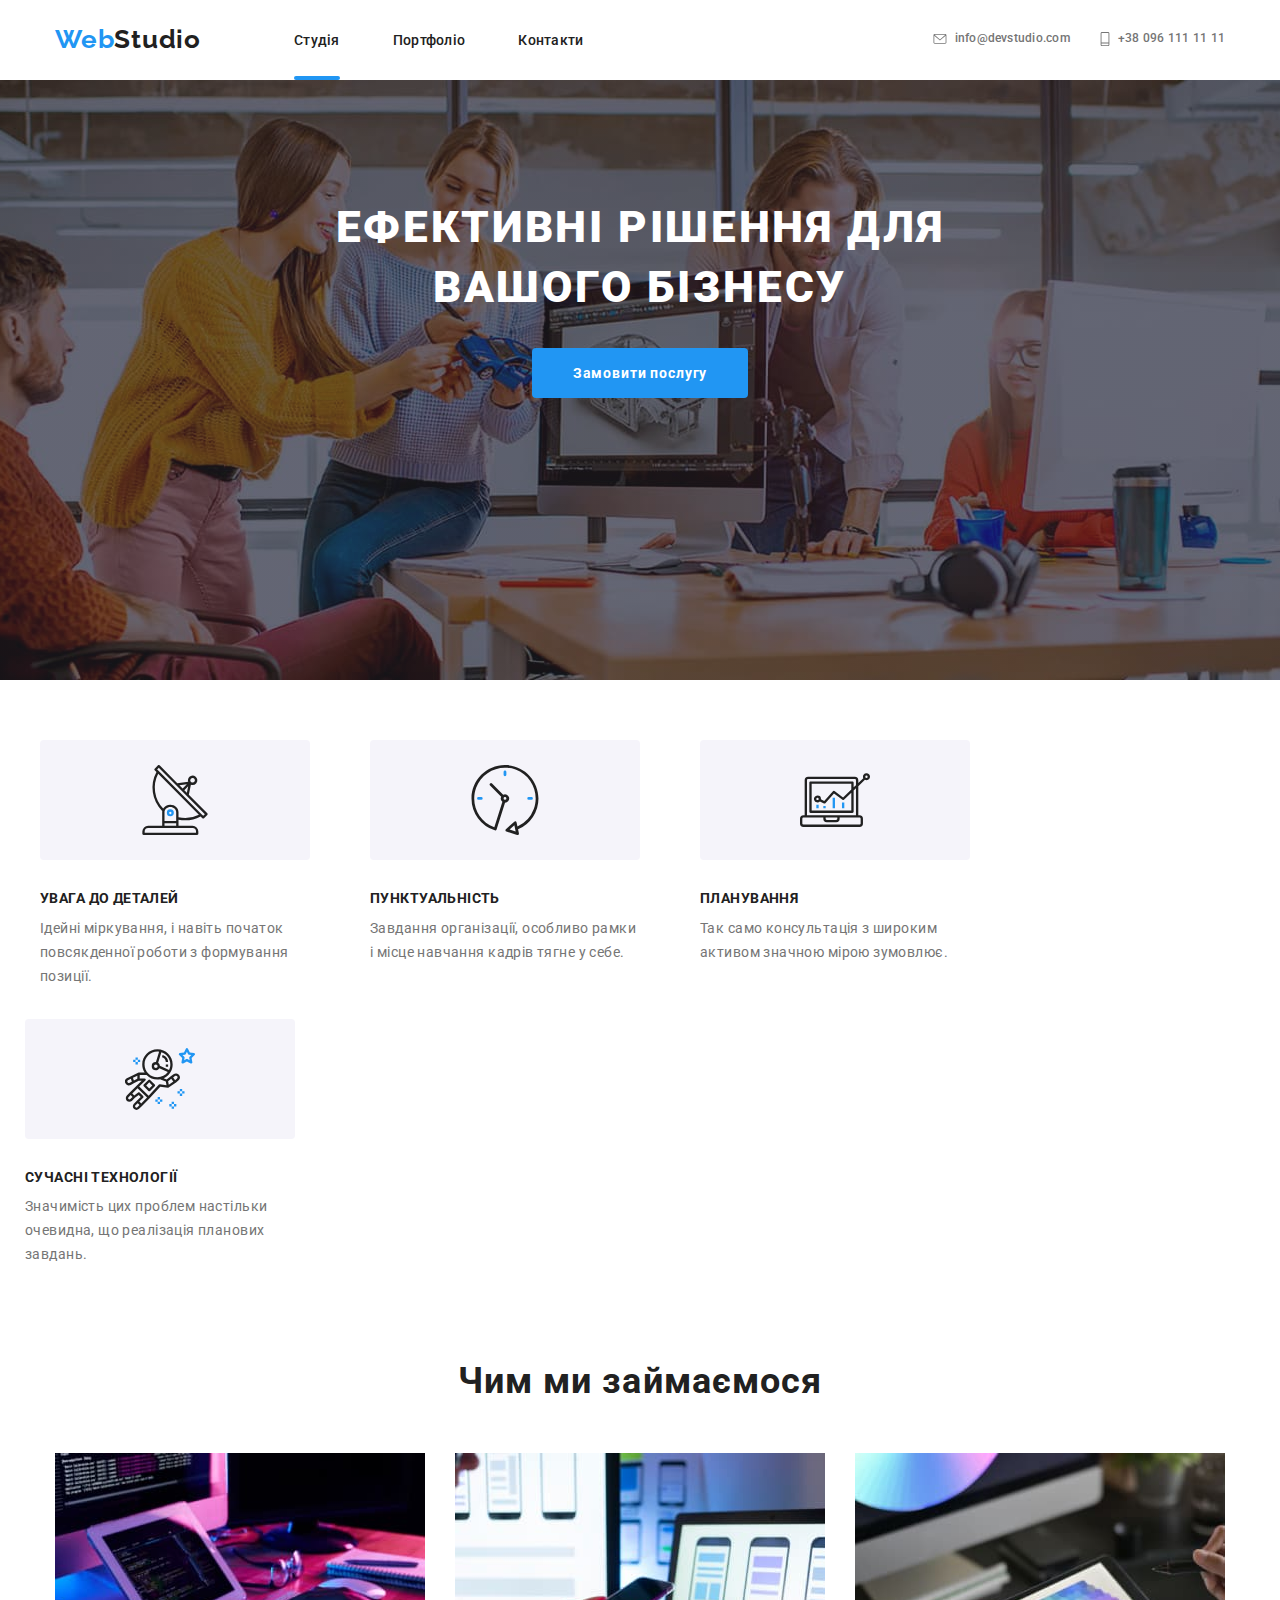
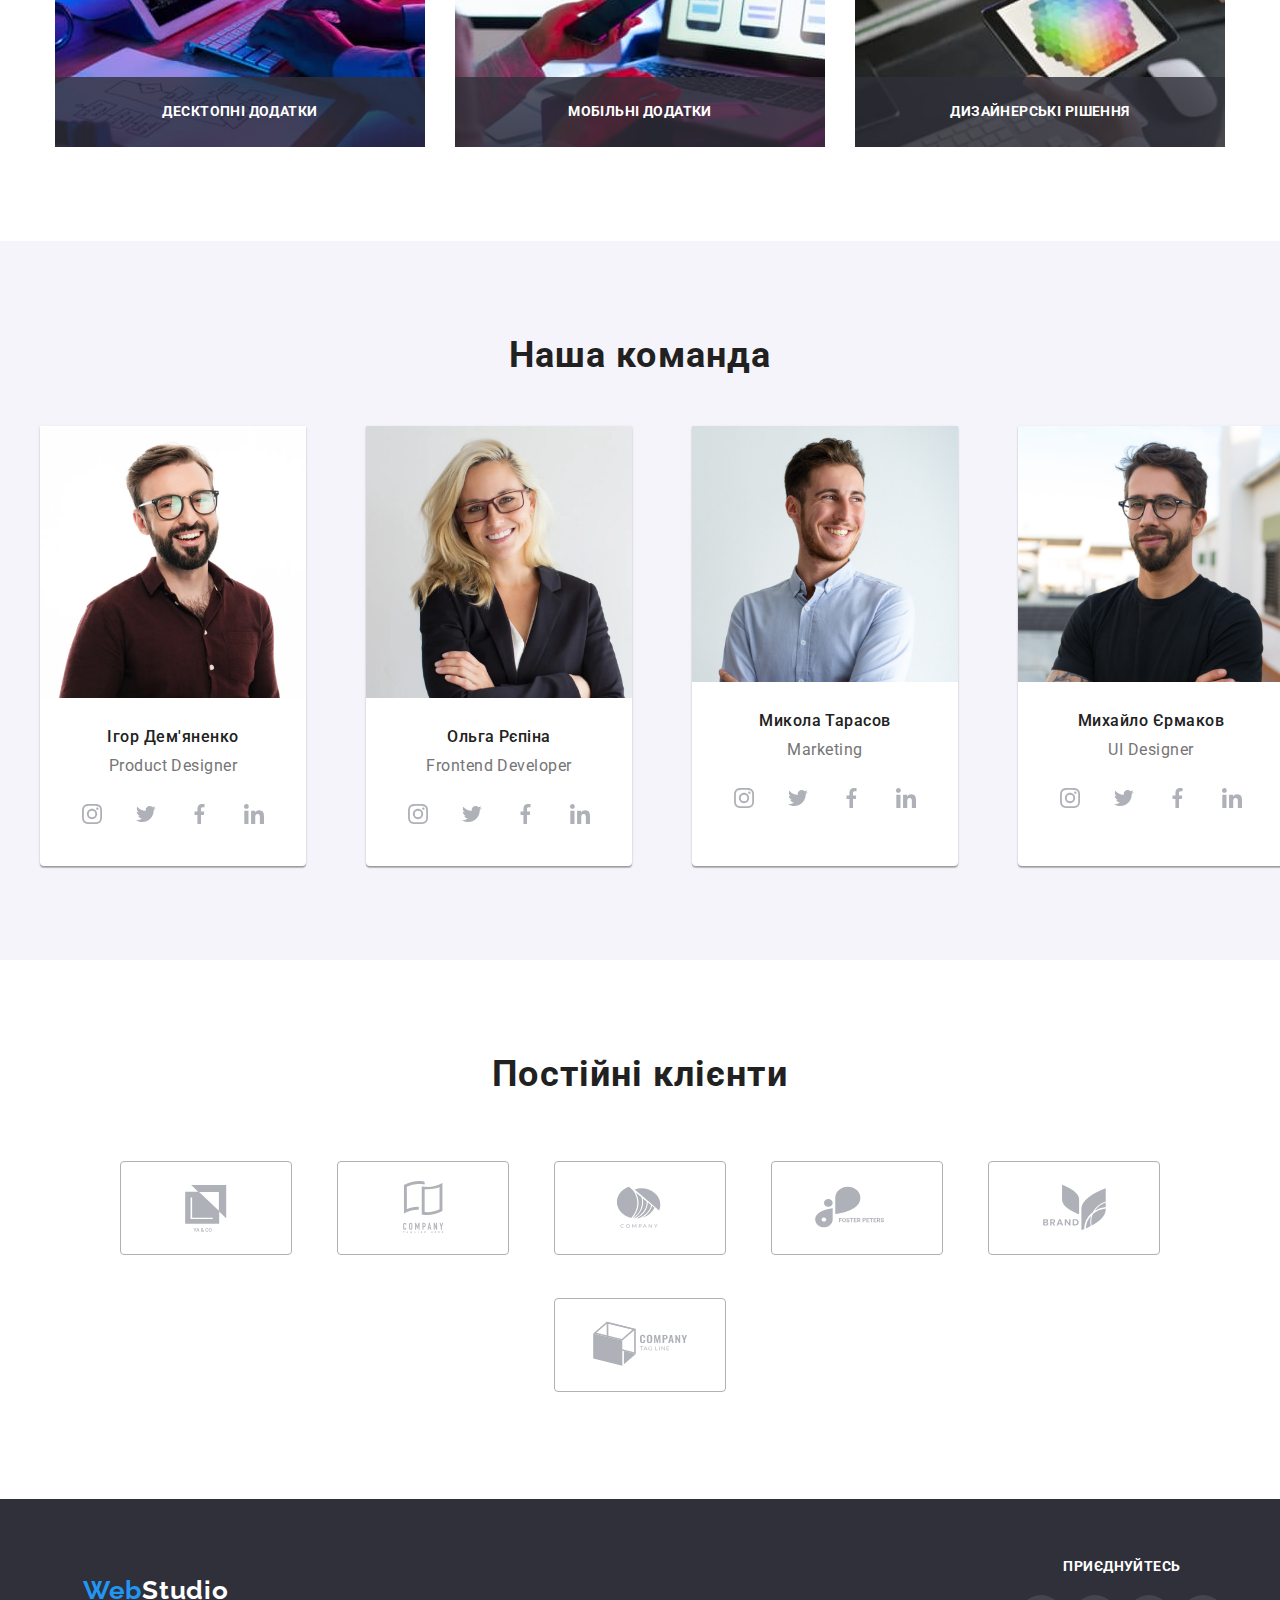
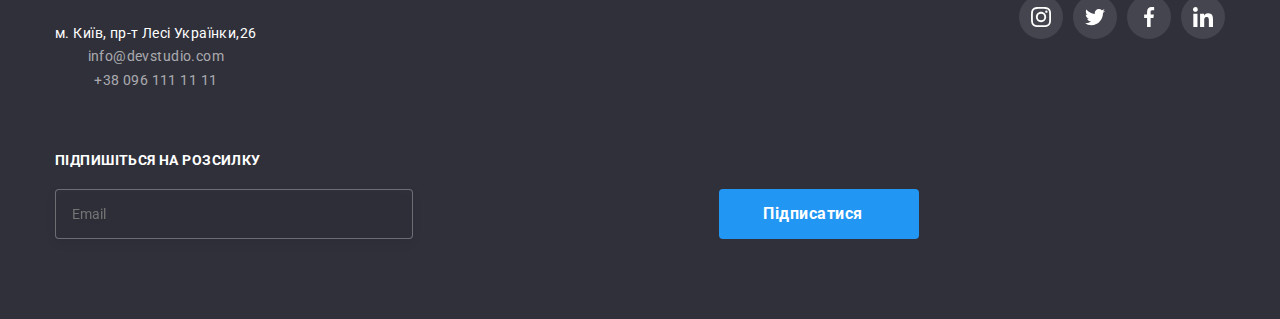
==== index.html @ 66619ca7 "card gaps and footer" ====
<!DOCTYPE html>
<html lang="uk">

<head>
  <meta charset="UTF-8" />
  <meta http-equiv="X-UA-Compatible" content="IE=edge" />
  <meta name="viewport" content="width=device-width, initial-scale=1.0" />
  <title>WebStudio8-Home</title>
  <link href="https://fonts.googleapis.com/css2?family=Raleway:wght@700&family=Roboto:wght@400;500;700;900&display=swap"
    rel="stylesheet" />
  <link rel="stylesheet"
    href="https://cdnjs.cloudflare.com/ajax/libs/modern-normalize/1.1.0/modern-normalize.min.css" />
  <link rel="stylesheet" href="./css/main.min.css" />
</head>

<body class="body">

  <header class="header-index">
    <div class="container flex-container">

      <nav class="nav">
        <a href="./index.html" lang="en" class="logo header__logo"><span
            class="header__logo--blue">Web</span><span></span>Studio</a>
        <ul class="nav-links list">
          <li class="nav-links__item ">
            <a href="./index.html" class="nav-links__link nav-links__item--current">Студія</a>
          </li>

          <li class="nav-links__item">
            <a href="./portfolio.html" class="nav-links__link">Портфоліо</a>
          </li>

          <li class="nav-links__item"><a href="" class="nav-links__link">Контакти</a>
          </li>

        </ul>


      </nav>
      <button type="button" class="mobile-menu__button js-open-menu">
        <svg width="24" height="24" aria-laabel="перемикач мобільного меню">
          <use class"mobile-menu__icon-menu" href="./images/symbol-defs.svg#menu"></use>
        </svg>
      </button>
      <div class="mobile-menu container js-menu-container">
        <button type="button" class="mobile-menu__button--close js-close-menu ">

          <svg width="24" height="24">
            <use class"mobile-menu__icon-cross " href=" ./images/symbol-defs.svg#close"></use>
          </svg>
        </button>

        <div class="mobile-menu__nav-links">
          <ul class="mobile-menu__nav-linksi-list">
            <li class="nav-linksi-list__item">
              <a href="./index.html" class="mobile-menu__nav-link mobile-menu__nav-link--current">Студія</a>
            </li>

            <li class="nav-linksi-list__item">
              <a href="./portfolio.html" class="mobile-menu__nav-link">Портфоліо</a>
            </li>

            <li class="nav-linksi-list__item">
              <a href="" class="mobile-menu__nav-link">Контакти</a>
            </li>

          </ul>
        </div>
        <div class="mobile-menu__container">

          <div class="mobile-menu__contacts">
            <ul class="mobile-menu__contacts-list">

              <li class="mobile-menu__contacts-item">
                <a href="tel:+38 096 111 11 11" class="mobile-menu__contact-phone">+38 096 111 11 11</a>
              </li>

              <li class="mobile-menu__contacts-item">
                <a href="mailto:info@devstudio.com" class="mobile-menu__contact-mail">info@devstudio.com</a>
              </li>
            </ul>

          </div>
          <div class="">
            <ul class="mobile-menu__social-links">
              <li class="social-links__item">
                <a href="" class="social-links__link">Instagram</a>
              </li>
              <li class="social-links__item">
                <a href="" class="social-links__link">Twitter</a>
              </li>
              <li class="social-links__item">
                <a href="" class="social-links__link">Facebook</a>
              </li>
              <li class="social-links__item">
                <a href="" class="social-links__link">LinkedIn</a>
              </li>
            </ul>
          </div>
        </div>
      </div>


      <ul class="header-contacts list">
        <li>
          <a href="mailto:info@devstudio.com" class="header-contacts__contact-mail link"><svg
              class="header-contacts__mini-icon">
              <use href="./images/header icons/symbol-defs.svg#envelope"></use>
            </svg>info@devstudio.com</a>
        </li>
        <li>
          <a href="tel:+380961111111" class="header-contacts__contact-phone link"><svg
              class="header-contacts__mini-icon header-contacts__mini-icon--phone">
              <use href="./images/header icons/symbol-defs.svg#phone"></use>
            </svg>+38 096 111 11 11</a>
        </li>
      </ul>



    </div>
  </header>
  <main>
    <section class="hero">
      <div class="container">
        <h1 class="hero-title">Ефективні рішення для вашого бізнесу</h1>
        <button type="button" class="button hero__button--secondary" data-modal-open>Замовити послугу</button>
      </div>
    </section>

    <section class="section-features">

      <div class="container">
        <h2 class="features visually-hidden">переваги</h2>
        <ul class="list features__pictures-list">
          <li class="pictures-list__item weather-radar">
            <h3 class="features__title">УВАГА ДО ДЕТАЛЕЙ</h3>
            <p class="features__subtitle">Ідейні міркування, і навіть початок повсякденної роботи з формування позиції.
            </p>
          </li>

          <li class="pictures-list__item clock">
            <h3 class="features__title">ПУНКТУАЛЬНІСТЬ</h3>
            <p class="features__subtitle">Завдання організації, особливо рамки і місце навчання кадрів тягне у себе.</p>
          </li>

          <li class="pictures-list__item laptop">
            <h3 class="features__title">ПЛАНУВАННЯ</h3>
            <p class="features__subtitle">Так само консультація з широким активом значною мірою зумовлює.</p>
          </li>

          <li class="pictures-list__item spaceman">
            <h3 class="features__title">СУЧАСНІ ТЕХНОЛОГІЇ</h3>
            <p class="features__subtitle">Значимість цих проблем настільки очевидна, що реалізація планових завдань.</p>
          </li>
        </ul>
      </div>
    </section>

    <section class="section-work">
      <div class="container">
        <h2 class="section-title">Чим ми займаємося</h2>
        <ul class="work list">
          <li class="work__item">
            <img src="./images/coding.jpg" alt="Створення сайту" width="370" />
            <p class="work__text">Десктопні додатки</p>
          </li>

          <li class="work__item">
            <img src="./images/adaptation.jpg" alt="Адаптація сайту для різних пристроїв" width="370" />
            <p class="work__text">
              Мобільні додатки
            </p>
          </li>

          <li class="work__item">
            <img src="./images/design.jpg" alt="Розробка дизайну для сайту" width="370" />
            <p class="work__text">Дизайнерські рішення</p>
          </li>
        </ul>
      </div>
    </section>

    <section class="team section">
      <div class="container">
        <h2 class="section-title">Наша команда</h2>
        <ul class="list team-members">
          <li class="team-members__worker">
            <picture>
              <source
                srcset="./images/team/designer/designer-webp@2x450w.webp 2x, ./images/team/designer/designer350w@2x-webp.webp 350w, images/team/designer/designer270w@2x-webp.webp 270w"
                type="image/webp">

              <img
                srcset="./images/team/designer/designer@2x450w.jpg, ./images/team/designer/designer350w@2x.jpg, ./images/team/designer/designer270w@2x.jpg"
                class=" card-photo__photo" src="./images/designer.jpg" alt="Розробник продукту Ігор Дем'яненко"
                width="270" />
            </picture>

            <div class="team-card">
              <h3 class="team-card__heading">Ігор Дем'яненко</h3>
              <p class="team-card__job" lang="en">Product Designer</p>
              <ul class="card-button list">
                <li>
                  <a class="card-button__link">
                    <svg class="card-button__icon instagram">
                      <use href="./images/team/symbol-defs.svg#icon-instagram"></use>
                    </svg>
                  </a>
                </li>

                <li>
                  <a class="card-button__link">
                    <svg class="card-button__icon twitter">
                      <use href="./images/team/symbol-defs.svg#icon-twitter"></use>
                    </svg>
                  </a>
                </li>
                <li>
                  <a class="card-button__link">
                    <svg class="card-button__icon facebook">
                      <use href="./images/team/symbol-defs.svg#icon-facebook"></use>
                    </svg>
                  </a>
                </li>

                <li>
                  <a class="card-button__link">
                    <svg class="card-button__icon linkedin">
                      <use href="./images/team/symbol-defs.svg#icon-linkedin"></use>
                    </svg>
                  </a>
                </li>
              </ul>
            </div>
          </li>

          <li class="team-members__worker">

            <picture>
              <source
                srcset="./images/team/repina/repina-450.webp 2x, ./images/team/repina/repina-350.webp 2x, ./images/team/repina/repina-270.webp 2x"
                type="image/webp">
              <img
                srcset="./images/team/repina/repina-450.webp 2x, ./images/team/repina/repina-350.jpg 2x, ./images/team/repina/repina-270.jpg 2x"
                class="card-photo__photo" src="./images/developer.jpg" alt="Фронтенд розробник Ольга Рєпіна"
                width="270" />
            </picture>



            <div class="team-card">
              <h3 class="team-card__heading">Ольга Рєпіна</h3>
              <p class="team-card__job" lang="en">Frontend Developer</p>
              <ul class="card-button list">
                <li>
                  <a class="card-button__link">
                    <svg class="card-button__icon instagram">
                      <use href="./images/team/symbol-defs.svg#icon-instagram"></use>
                    </svg>
                  </a>
                </li>

                <li>
                  <a class="card-button__link">
                    <svg class="card-button__icon twitter">
                      <use href="./images/team/symbol-defs.svg#icon-twitter"></use>
                    </svg>
                  </a>
                </li>
                <li>
                  <a class="card-button__link">
                    <svg class="card-button__icon facebook">
                      <use href="./images/team/symbol-defs.svg#icon-facebook"></use>
                    </svg>
                  </a>
                </li>

                <li>
                  <a class="card-button__link">
                    <svg class="card-button__icon linkedin">
                      <use href="./images/team/symbol-defs.svg#icon-linkedin"></use>
                    </svg>
                  </a>
                </li>
              </ul>
            </div>
          </li>

          <li class="team-members__worker">
            <picture>
              <source
                srcset="./images/team/tarasov/tarasov-450.webp 2x,./images/team/tarasov/tarasov-350.webp 2x,./images/team/tarasov/tarasov-270.webp 2x"
                type="image/webp">
            </picture>
            <img
              srcset="./images/team/tarasov/tarasov-450.jpg 2x,./images/team/tarasov/tarasov-350.jpg 2x,./images/team/tarasov/tarasov-270.jpg 2x"
              class="card-photo__photo" src="./images/marketing.jpg" alt="Маркетолог Микола Тарасов" width="270" />
            <div class="team-card">
              <h3 class="team-card__heading">Микола Тарасов</h3>
              <p class="team-card__job" lang="en">Marketing</p>
              <ul class="card-button list">
                <li>
                  <a class="card-button__link">
                    <svg class="card-button__icon instagram">
                      <use href="./images/team/symbol-defs.svg#icon-instagram"></use>
                    </svg>
                  </a>
                </li>

                <li>
                  <a class="card-button__link">
                    <svg class="card-button__icon twitter">
                      <use href="./images/team/symbol-defs.svg#icon-twitter"></use>
                    </svg>
                  </a>
                </li>
                <li>
                  <a class="card-button__link">
                    <svg class="card-button__icon facebook">
                      <use href="./images/team/symbol-defs.svg#icon-facebook"></use>
                    </svg>
                  </a>
                </li>

                <li>
                  <a class="card-button__link">
                    <svg class="card-button__icon linkedin">
                      <use href="./images/team/symbol-defs.svg#icon-linkedin"></use>
                    </svg>
                  </a>
                </li>
              </ul>
            </div>
          </li>

          <li class="team-members__worker">
            <div class="card-photo">
              <picture>
                <source
                  srcset="./images/team/jermakov/jermakov-450.webp 2x,./images/team/jermakov/jermakov-350.webp 2x,./images/team/jermakov/jermakov-270.webp 2x">
              </picture>
              <img
                srcset="./images/team/jermakov/jermakov-450.jpg 2x,./images/team/jermakov/jermakov-350.jpg 2x,./images/team/jermakov/jermakov-270.jpg 2x"
                class="card-photo__photo" src="./images/member.jpg" alt="Розробник інтерфейсу" width="270" />
            </div>
            <div class="team-card">
              <h3 class="team-card__heading">Михайло Єрмаков</h3>
              <p class="team-card__job" lang="en">UI Designer</p>
              <ul class="card-button list">
                <li>
                  <a class="card-button__link">
                    <svg class="card-button__icon instagram">
                      <use href="./images/team/symbol-defs.svg#icon-instagram"></use>
                    </svg>
                  </a>
                </li>

                <li>
                  <a class="card-button__link">
                    <svg class="card-button__icon twitter">
                      <use href="./images/team/symbol-defs.svg#icon-twitter"></use>
                    </svg>
                  </a>
                </li>
                <li>
                  <a class="card-button__link">
                    <svg class="card-button__icon facebook">
                      <use href="./images/team/symbol-defs.svg#icon-facebook"></use>
                    </svg>
                  </a>
                </li>

                <li>
                  <a class="card-button__link">
                    <svg class="card-button__icon linkedin">
                      <use href="./images/team/symbol-defs.svg#icon-linkedin"></use>
                    </svg>
                  </a>
                </li>
              </ul>
            </div>
          </li>
        </ul>
      </div>
    </section>
    <section class="section">
      <div class="container">
        <h2 class="section-title">Постійні клієнти</h2>
        <ul class="clients list">
          <li class="clients__item">
            <a href="" class="clients__link">
              <svg class="clients__image">
                <use href="./images/clients/symbol-defs.svg#client-1"></use>
              </svg>
            </a>
          </li>

          <li class="clients__item">
            <a href="" class=" clients__link">
              <svg class="clients__image">
                <use href="./images/clients/symbol-defs.svg#client-2"></use>
              </svg>
            </a>
          </li>

          <li class="clients__item">
            <a href="" class="clients__link">
              <svg class="clients__image">
                <use href="./images/clients/symbol-defs.svg#client-3"></use>
              </svg>
            </a>
          </li>

          <li class="clients__item">
            <a href="" class="clients__link">
              <svg class="clients__image">
                <use href="./images/clients/symbol-defs.svg#client-4"></use>
              </svg>
            </a>
          </li>

          <li class="clients__item">
            <a href="" class="clients__link">
              <svg class="clients__image">
                <use href="./images/clients/symbol-defs.svg#client-5"></use>
              </svg>
            </a>
          </li>

          <li class="clients__item">
            <a href="" class="clients__link">
              <svg class="clients__image">
                <use href="./images/clients/symbol-defs.svg#client-6"></use>
              </svg>
            </a>
          </li>
        </ul>
      </div>
    </section>
    <div class="backdrop is-hidden" data-modal>
      <div class="modal">
        <button class="modal__button-close" type="button" data-modal-close>
          <svg class="modal__close-icon">
            <use href="./images/close-button.svg#close-button"></use>
          </svg>
        </button>
        <form class="" action="registration">
          <div class="form-feald modal-container">
            <p class="modal__heading">Залиште свої дані, ми вам передзвонимо</p>

            <label class="modal__label name" for="name" autofocus>Ім'я</label>
            <span class="modal__input-icon">
              <input class="modal-input" type="name" name="name" id="name" autofocus required>
              <svg class="modal-input__entire-icon icon-person">
                <use href="./images/form-icons/symbol-defs.svg#person"></use>
              </svg>
            </span>

            <label class="modal__label" for="tel">Телефон</label>
            <span class="modal__input-icon">
              <input class="modal-input" type="tel" name="tel" id="tel" required>
              <svg class="modal-input__entire-icon icon-phone">
                <use href="./images/form-icons/symbol-defs.svg#phone"></use>
              </svg>
            </span>

            <label class="modal__label" for="email">Пошта</label>
            <span class="modal__input-icon">
              <input class="modal-input" type="email" name="email" id="email" placeholder=" " required>
              <svg class="modal-input__entire-icon icon-envelope">
                <use href="./images/form-icons/symbol-defs.svg#envelope"></use>
              </svg>
            </span>


            <label class="modal__label" for="comment">Коментар</label>
            <textarea class="modal__comment" name="comment" id="comment" cols="30" rows="10"
              placeholder="Введіть текст"></textarea>
            <label class="modal__checkbox-label">
              <input class="modal__checkbox" type="checkbox" name="checkbox" required>
              <span class="modal__checkbox-icon"></span>
              Погоджуюся з розсилкою та приймаю <a class="modal__privasy-agreemant" href=""> Умови договору</a>
            </label>
            <div class="modal__button-submit">
              <button class="submit" type="submit">Відправити</button>
            </div>
          </div>
        </form>
      </div>
    </div>





  </main>
  <footer class="footer">
    <div class="container footer__multi-block">
      <div class="footer__set-container">
        <a lang="en" href="./index.html" class="logo footer__logo"><span class="footer__logo--blue">Web</span>Studio</a>
        <address class="address">
          <ul class="address-links list">
            <li class="address-links__item">
              <a href="https://goo.gl/maps/rEYh6PdM1hheBsNV8" class="link" target="_blank"
                rel="nooper noreferrer nofollow"><span class="address-links__map">м. Київ, пр-т Лесі
                  Українки,26</span></a>
            </li>
            <li class="address-links__item">
              <a href="mailto:info@devstudio.com" class="address-links__contact link">info@devstudio.com</a>
            </li>
            <li class="address-links__item">
              <a href="tel:+380961111111" class="address-links__contact link">+38 096 111 11 11</a>
            </li>
          </ul>
        </address>
      </div>
      <div class="footer-socials__container">
        <p class="footer-socails__heading">приєднуйтесь</p>
        <ul class="footer-socials list">
          <li>
            <a class="footer-socials__button">
              <svg class="footer-socials__icon">
                <use href="./images/footer/symbol-defs.svg#instagram"></use>
              </svg>
            </a>
          </li>

          <li>
            <a class="footer-socials__button">
              <svg class="footer-socials__icon">
                <use href="./images/footer/symbol-defs.svg#twitter"></use>
              </svg>
            </a>
          </li>
          <li>
            <a class="footer-socials__button">
              <svg class="footer-socials__icon">
                <use href="./images/footer/symbol-defs.svg#facebook"></use>
              </svg>
            </a>
          </li>
          <li>
            <a class="footer-socials__button">
              <svg class="footer-socials__icon">
                <use href="./images/footer/symbol-defs.svg#linkedin"></use>
              </svg>
            </a>
          </li>
        </ul>
      </div>
    </div>
    <form action="email" class="footer-form container">
      <p class="footer-form__heading">Підпишіться на розсилку</p>
      <div class="footer-form__container">
        <label for="email">
          <input class="footer-form__input" type="email" name="email" placeholder="Email" required>
        </label>
        <button class="footer-form__button-subscribe" type="submit">Підписатися</button>
      </div>
    </form>
  </footer>
  <script src="./js/modal.js"></script>
  <script src="./js/menu.js"></script>
</body>

</html>
---- css/main.min.css ----
.visually-hidden{position:absolute;white-space:nowrap;width:1px;height:1px;overflow:hidden;border:0;padding:0;clip:rect(0 0 0 0);-webkit-clip-path:inset(50%);clip-path:inset(50%);margin:-1px}html{-webkit-box-sizing:border-box;box-sizing:border-box}*,*::before,*::after{-webkit-box-sizing:inherit;box-sizing:inherit}ul{padding:0;list-style:none;margin:0}img{display:block;width:100%;height:auto}address{font-style:normal}h1,h2,h3,h4,h5,h6,p{margin-top:0;margin-bottom:0}body{font-family:Roboto,sans-serif;color:#212121;background-color:#fff;letter-spacing:.03em;font-size:14px}.body.is-open{overflow:hidden}.list{list-style:none;margin:0}.link{text-decoration:none}.flex-container{display:-webkit-box;display:-ms-flexbox;display:flex;-webkit-box-pack:justify;-ms-flex-pack:justify;justify-content:space-between}button{cursor:pointer}a{cursor:pointer;text-decoration:inherit}header{position:relative}.logo{display:block;font-family:Raleway;font-size:26px;font-weight:700;line-height:1.19;letter-spacing:.03em;text-align:left;text-decoration:none}@media screen and (max-width: 480px){.logo{padding-top:16px;padding-bottom:16px}}@media screen and (min-width: 480px){.logo{font-size:24px;padding-top:16px;padding-bottom:16px}}@media screen and (min-width: 768px){.logo{font-size:26px}}@media screen and (min-width: 1170px){.logo{font-size:26px}}.header-portfolio{border-bottom:1px solid #ececec}.header__logo{color:var(--second-half-logo)}.header__logo--blue{color:#2196f3}@media screen and (min-width: 480px){.header__logo{padding-top:16px;padding-bottom:16px;margin-right:auto}}@media screen and (min-width: 768px){.header__logo{padding-top:26px;padding-bottom:26px;margin-right:88px}}@media screen and (min-width: 1170px){.header__logo{padding-top:24px;padding-bottom:25px;margin-right:93px}}.mobile-menu__button .button-menu__icon-cross{display:none}.header-contacts{display:-webkit-box;display:-ms-flexbox;display:flex;padding-bottom:0px;margin-left:auto;margin-top:0;margin-bottom:0;padding-left:0}@media screen and (max-width: 768px){.header-contacts{display:none}}@media screen and (min-width: 768px){.header-contacts{display:block;padding-top:21px;padding-bottom:21px}.header-contacts:not(:last-child){margin-bottom:10px}}@media screen and (min-width: 1170px){.header-contacts{display:-webkit-box;display:-ms-flexbox;display:flex;padding:0}}@media screen and (min-width: 768px)and (max-width: 1169px){.header-contacts__contact-mail{margin-bottom:10px}}@media screen and (min-width: 1170px){.header-contacts__contact-mail{margin-right:30px}}.header-contacts__contact-phone,.header-contacts__contact-mail{display:block;font-weight:500;color:#757575;line-height:1.17;font-size:14px;letter-spacing:.02em;display:-webkit-box;display:-ms-flexbox;display:flex;-webkit-box-align:center;-ms-flex-align:center;align-items:center;-webkit-transition-property:color;transition-property:color;-webkit-transition-duration:250ms;transition-duration:250ms;-webkit-transition-timing-function:cubic-bezier(0.4, 0, 0.2, 1);transition-timing-function:cubic-bezier(0.4, 0, 0.2, 1)}.header-contacts__contact-phone:hover,.header-contacts__contact-phone:focus,.header-contacts__contact-phone:active,.header-contacts__contact-mail:hover,.header-contacts__contact-mail:focus,.header-contacts__contact-mail:active{color:#2196f3}@media screen and (min-width: 768px){.header-contacts__contact-phone,.header-contacts__contact-mail{font-size:12px;line-height:1.16;letter-spacing:.02em}}@media screen and (min-width: 1170px){.header-contacts__contact-phone,.header-contacts__contact-mail{padding-bottom:32px;padding-top:32px}}.header-contacts__mini-icon{width:16px;height:12px;fill:currentColor;margin-right:10px}@media screen and (min-width: 768px){.header-contacts__mini-icon{width:14px;height:10px;margin-right:8px}}.header-contacts__mini-icon--phone{width:12px;height:16px}@media screen and (min-width: 768px){.header-contacts__mini-icon--phone{width:10px;height:14px;margin-right:8px}}.nav{display:-webkit-box;display:-ms-flexbox;display:flex;-webkit-box-pack:justify;-ms-flex-pack:justify;justify-content:space-between}.nav-links{padding-bottom:0px;margin-right:auto;display:-webkit-box;display:-ms-flexbox;display:flex;-webkit-box-pack:start;-ms-flex-pack:start;justify-content:flex-start;-webkit-box-align:center;-ms-flex-align:center;align-items:center;margin-top:0;margin-bottom:0;display:none}@media screen and (min-width: 768px){.nav-links{display:-webkit-box;display:-ms-flexbox;display:flex}}.nav-links__item--current{position:relative}.nav-links__item:not(:last-child){margin-right:50px}@media screen and (min-width: 768px){.nav-links__item:not(:last-child){margin-right:53px}}.nav-links__item--current::after{content:"";position:absolute;bottom:0;left:0;width:100%;border-bottom:4px solid #2196f3;border-radius:2px}.nav-links__link{display:block;font-weight:500;padding-top:32px;padding-bottom:32px;color:#212121;line-height:1.17;font-size:14px;letter-spacing:.02em;-webkit-transition-property:color;transition-property:color;-webkit-transition-duration:250ms;transition-duration:250ms;-webkit-transition-timing-function:cubic-bezier(0.4, 0, 0.2, 1);transition-timing-function:cubic-bezier(0.4, 0, 0.2, 1);text-decoration:none}.nav-links__link:hover,.nav-links__link:active,.nav-links__link:focus{color:#2196f3}.section-title{margin-bottom:50px;color:var(--title-color);font-weight:700;font-size:36px;line-height:1.16;text-align:center;letter-spacing:.03em}@media screen and (max-width: 1169px){.section-title{font-weight:700;font-size:28px;line-height:1.17;text-align:center;letter-spacing:.03em;margin-bottom:30px}}.section{padding-top:94px;padding-bottom:94px}@media screen and (max-width: 1199px){.section{padding-top:60px;padding-bottom:60px}}.container{width:100%;margin:0 auto;padding-left:15px;padding-right:15px}@media screen and (min-width: 480px){.container{width:480px}}@media screen and (min-width: 768px){.container{width:768px}}@media screen and (min-width: 1170px){.container{width:1200px}}.footer__logo{display:block;color:#fff}@media screen and (max-width: 1169px){.footer__logo{padding:0;margin-bottom:20px}}.footer__logo--blue{color:#2196f3}.footer__set-container{display:-webkit-box;display:-ms-flexbox;display:flex;-webkit-box-orient:vertical;-webkit-box-direction:normal;-ms-flex-direction:column;flex-direction:column;-webkit-box-align:center;-ms-flex-align:center;align-items:center}@media screen and (min-width: 480px){.footer__set-container{margin-bottom:60px}}@media screen and (max-width: 480px){.footer__set-container{margin-bottom:60px}}@media screen and (min-width: 1170px){.footer__set-container{margin-right:0}}.footer{background-color:#2f303a;padding-top:60px;padding-bottom:60px}@media screen and (min-width: 480px){.footer__multi-block{display:-webkit-box;display:-ms-flexbox;display:flex;-webkit-box-pack:center;-ms-flex-pack:center;justify-content:center;-webkit-box-orient:vertical;-webkit-box-direction:normal;-ms-flex-direction:column;flex-direction:column}}@media screen and (min-width: 768px){.footer__multi-block{display:-webkit-box;display:-ms-flexbox;display:flex;-ms-flex-wrap:wrap;flex-wrap:wrap;-webkit-box-orient:horizontal;-webkit-box-direction:normal;-ms-flex-direction:row;flex-direction:row;-ms-flex-pack:distribute;justify-content:space-around}}@media screen and (min-width: 1170px){.footer__multi-block{display:-webkit-box;display:-ms-flexbox;display:flex;-webkit-box-orient:horizontal;-webkit-box-direction:normal;-ms-flex-direction:row;flex-direction:row;-webkit-box-pack:justify;-ms-flex-pack:justify;justify-content:space-between}}.footer-form__container{width:100%;text-align:center}@media screen and (min-width: 1170px){.footer-form__container{display:-webkit-box;display:-ms-flexbox;display:flex;-webkit-box-orient:horizontal;-webkit-box-direction:normal;-ms-flex-direction:row;flex-direction:row;-webkit-box-align:baseline;-ms-flex-align:baseline;align-items:baseline}}.footer-form__input{width:100%;height:50px;color:rgba(255,255,255,.3);background-color:rgba(47,48,58,.4);border:1px solid rgba(255,255,255,.3);-webkit-filter:drop-shadow(0px 4px 4px rgba(0, 0, 0, 0.15));filter:drop-shadow(0px 4px 4px rgba(0, 0, 0, 0.15));border-radius:4px;outline:none;padding-left:16px;margin-bottom:20px;-webkit-transition:border-color 250ms cubic-bezier(0.4, 0.84, 0.44, 1);transition:border-color 250ms cubic-bezier(0.4, 0.84, 0.44, 1)}@media screen and (min-width: 480px){.footer-form__input{width:450px}}@media screen and (min-width: 1170px){.footer-form__input{max-width:358px}}.footer-form__input:hover,.footer-form__input:active,.footer-form__input:focus{border:1px solid #2196f3}.footer-form__button-subscribe{display:block;position:relative;height:50px;width:200px;margin:0 auto;background-color:#2196f3;border-radius:4px;color:#fff;border:none;cursor:pointer;font-weight:700;font-size:16px;line-height:1.8;letter-spacing:.03em}@media screen and (min-width: 480px){.footer-form__button-subscribe{max-width:200px;max-height:50px}}.footer-form__button-subscribe::after{content:"";width:24px;height:24px;background-image:url("../images/footer/icon-send.svg");margin-left:12px}.footer-form__heading{font-family:"Roboto";font-style:normal;font-weight:700;font-size:14px;line-height:1.14;letter-spacing:.03em;text-transform:uppercase;margin-bottom:20px;text-align:center;color:#fff}@media screen and (min-width: 1170px){.footer-form__heading{text-align:left}}@media screen and (min-width: 480px){.footer-socials__container{margin-bottom:60px}}@media screen and (max-width: 480px){.footer-socials__container{margin-bottom:60px}}.footer-socials__button{display:-webkit-box;display:-ms-flexbox;display:flex;-webkit-box-align:center;-ms-flex-align:center;align-items:center;-webkit-box-pack:center;-ms-flex-pack:center;justify-content:center;border:none;width:44px;height:44px;border-radius:50%;background-color:rgba(255,255,255,.1019607843);-webkit-transition-property:background-color;transition-property:background-color;-webkit-transition-duration:250ms;transition-duration:250ms;-webkit-transition-timing-function:cubic-bezier(0.4, 0, 0.2, 1);transition-timing-function:cubic-bezier(0.4, 0, 0.2, 1)}.footer-socials__button:hover,.footer-socials__button:active,.footer-socials__button:focus{background-color:accent-color}.footer-socials>li+li{padding-left:10px}.address-links__map{color:#fff;font-size:14px;line-height:1.7;letter-spacing:.03em;-webkit-transition-property:color;transition-property:color;-webkit-transition-duration:250ms;transition-duration:250ms;-webkit-transition-timing-function:cubic-bezier(0.4, 0, 0.2, 1);transition-timing-function:cubic-bezier(0.4, 0, 0.2, 1)}.address-links__map:hover,.address-links__map:active,.address-links__map:focus{color:#2196f3}.address{font-style:normal;text-align:center}.address-links__contact{color:rgba(255,255,255,.6);font-size:14px;line-height:1.7;letter-spacing:.03em;-webkit-transition-property:color;transition-property:color;-webkit-transition-duration:250ms;transition-duration:250ms;-webkit-transition-timing-function:cubic-bezier(0.4, 0, 0.2, 1);transition-timing-function:cubic-bezier(0.4, 0, 0.2, 1)}.address-links__contact:hover,.address-links__contact:active,.address-links__contact:focus{color:#2196f3}.address-links__item{margin-bottom:0;margin-right:0;margin-left:0}@media screen and (max-width: 767px){.address-links__item{margin-top:9px}}.footer-socails__heading{font-family:"Roboto";font-style:normal;font-weight:700;font-size:14px;line-height:1.14;letter-spacing:.03em;text-transform:uppercase;margin-bottom:20px;text-align:center;color:#fff}.footer-socials{display:-webkit-box;display:-ms-flexbox;display:flex;-webkit-box-pack:center;-ms-flex-pack:center;justify-content:center}.footer-socials>li+li{padding-left:10px}.footer-socials__icon{width:20px;height:20px;fill:#fff}.footer-socials__button{display:-webkit-box;display:-ms-flexbox;display:flex;-webkit-box-align:center;-ms-flex-align:center;align-items:center;-webkit-box-pack:center;-ms-flex-pack:center;justify-content:center;border:none;width:44px;height:44px;border-radius:50%;background-color:rgba(255,255,255,.1019607843);-webkit-transition-property:background-color;transition-property:background-color;-webkit-transition-duration:250ms;transition-duration:250ms;-webkit-transition-timing-function:cubic-bezier(0.4, 0, 0.2, 1);transition-timing-function:cubic-bezier(0.4, 0, 0.2, 1)}.footer-socials__button:hover,.footer-socials__button:active,.footer-socials__button:focus{background-color:#2196f3}.card-metha{border:1px solid #eee;border-top:none;padding-top:20px;padding-bottom:20px;padding-right:24px;padding-left:24px}.card-metha__subtitle{font-size:16px;color:#757575;line-height:1.87;margin-top:0;margin-bottom:0;letter-spacing:.03em}.card-metha__titel{color:#212121;font-weight:700;font-size:18px;line-height:2;letter-spacing:.06em}.hero .hero-title{letter-spacing:.06em;margin:0 auto;color:#fff;font-weight:900;font-size:24px;margin-bottom:30px;line-height:1.36;text-transform:uppercase;text-align:center}@media screen and (min-width: 480px){.hero .hero-title{max-width:360px;max-height:84px;font-size:26px;line-height:1.6;letter-spacing:.06em;color:#fff}}@media screen and (min-width: 768px){.hero .hero-title{max-width:360px;max-height:84px;font-size:26px;line-height:1.6;letter-spacing:.06em;color:#fff}}@media screen and (min-width: 1170px){.hero .hero-title{min-width:696px;max-height:120px;font-size:44px;line-height:1.36;letter-spacing:.06em;color:#fff}}.hero{padding:118px 0px;text-align:center;height:400px;background-repeat:no-repeat;background-size:cover;margin:0 auto;background-image:-webkit-gradient(linear, left bottom, left top, from(rgba(47, 48, 58, 0.4)), to(rgba(47, 48, 58, 0.4))),url("../images/header-overlay-phone.jpg");background-image:linear-gradient(to top, rgba(47, 48, 58, 0.4), rgba(47, 48, 58, 0.4)),url("../images/header-overlay-phone.jpg");background-color:#2f303a}@media screen and (max-width: 479px)and (min-device-pixel-ratio: 2),screen and (max-width: 479px)and (-webkit-min-device-pixel-ratio: 2),screen and (max-width: 479px)and (min-resolution: 192dpi),screen and (max-width: 479px)and (min-resolution: 2dppx){.hero{background-image:-webkit-gradient(linear, left bottom, left top, from(rgba(47, 48, 58, 0.4)), to(rgba(47, 48, 58, 0.4))) url("../../images/header-mobile-overlay-2x.jpg");background-image:linear-gradient(to top, rgba(47, 48, 58, 0.4), rgba(47, 48, 58, 0.4)) url("../../images/header-mobile-overlay-2x.jpg")}}@media screen and (min-width: 480px){.hero{max-width:480px;height:400px;background-image:-webkit-gradient(linear, left bottom, left top, from(rgba(47, 48, 58, 0.4)), to(rgba(47, 48, 58, 0.4))),url("../images/header-overlay-phone.jpg");background-image:linear-gradient(to top, rgba(47, 48, 58, 0.4), rgba(47, 48, 58, 0.4)),url("../images/header-overlay-phone.jpg");background-size:contain;background-position:center;overflow:hidden}}@media screen and (min-width: 480px)and (min-device-pixel-ratio: 2),screen and (min-width: 480px)and (-webkit-min-device-pixel-ratio: 2),screen and (min-width: 480px)and (min-resolution: 192dpi),screen and (min-width: 480px)and (min-resolution: 2dppx){.hero{background-image:-webkit-gradient(linear, left bottom, left top, from(rgba(47, 48, 58, 0.4)), to(rgba(47, 48, 58, 0.4))) url("../../images/header-mobile-overlay-2x.jpg");background-image:linear-gradient(to top, rgba(47, 48, 58, 0.4), rgba(47, 48, 58, 0.4)) url("../../images/header-mobile-overlay-2x.jpg")}}@media screen and (min-width: 768px){.hero{max-width:768px;height:400px;background-image:-webkit-gradient(linear, left bottom, left top, from(rgba(47, 48, 58, 0.4)), to(rgba(47, 48, 58, 0.4))),url("../../images/header-overlay-tablet.jpg");background-image:linear-gradient(to top, rgba(47, 48, 58, 0.4), rgba(47, 48, 58, 0.4)),url("../../images/header-overlay-tablet.jpg");background-size:contain;background-position:center;overflow:hidden}}@media screen and (min-width: 768px)and (min-device-pixel-ratio: 2),screen and (min-width: 768px)and (-webkit-min-device-pixel-ratio: 2),screen and (min-width: 768px)and (min-resolution: 192dpi),screen and (min-width: 768px)and (min-resolution: 2dppx){.hero{background-image:-webkit-gradient(linear, left bottom, left top, from(rgba(47, 48, 58, 0.4)), to(rgba(47, 48, 58, 0.4))) url("../../images/header-overlay-tablet-2x.jpg");background-image:linear-gradient(to top, rgba(47, 48, 58, 0.4), rgba(47, 48, 58, 0.4)) url("../../images/header-overlay-tablet-2x.jpg")}}@media screen and (min-width: 1170px){.hero{max-width:1600px;height:600px;background-image:-webkit-gradient(linear, left bottom, left top, from(rgba(47, 48, 58, 0.4)), to(rgba(47, 48, 58, 0.4))),url("../../images/overlay.jpg");background-image:linear-gradient(to top, rgba(47, 48, 58, 0.4), rgba(47, 48, 58, 0.4)),url("../../images/overlay.jpg");background-size:cover;overflow:hidden}}@media screen and (min-width: 1170px)and (min-device-pixel-ratio: 2),screen and (min-width: 1170px)and (-webkit-min-device-pixel-ratio: 2),screen and (min-width: 1170px)and (min-resolution: 192dpi),screen and (min-width: 1170px)and (min-resolution: 2dppx){.hero{background-image:-webkit-gradient(linear, left bottom, left top, from(rgba(47, 48, 58, 0.4)), to(rgba(47, 48, 58, 0.4))) url("../../images/header-overlay-desktop-2x.jpg");background-image:linear-gradient(to top, rgba(47, 48, 58, 0.4), rgba(47, 48, 58, 0.4)) url("../../images/header-overlay-desktop-2x.jpg")}}.hero__button--secondary{padding:10px 32px;background-color:#2196f3;color:#fff;line-height:1.87;font-weight:700;min-width:216px;text-align:center;letter-spacing:.06em;border:#2196f3;border-radius:4px}@media screen and (min-width: 480px){.hero__button--secondary{width:200px;height:50px}}@media screen and (min-width: 768px){.hero__button--secondary{width:200px;height:50px}}@media screen and (min-width: 1170px){.hero__button--secondary{width:216px;height:50px}}.section-features{padding-top:60px;padding-bottom:94px}@media screen and (max-width: 1169px){.section-features{padding-top:60px;padding-bottom:60px}}.features__subtitle{color:#757575;font-weight:400;font-size:14px;line-height:1.7;padding:0px 0px;margin:0px 0px;letter-spacing:.03em}@media screen and (min-width: 480px){.features__subtitle{width:480px}}@media screen and (min-width: 768px){.features__subtitle{width:354px}}@media screen and (min-width: 1170px){.features__subtitle{width:270px}}.features__title{font-size:14px;line-height:1.14;text-transform:uppercase;margin-bottom:10px;color:#212121;line-height:1.2;letter-spacing:.03em;font-weight:700}@media screen and (max-width: 767px){.features__title{display:-webkit-box;display:-ms-flexbox;display:flex;-webkit-box-pack:center;-ms-flex-pack:center;justify-content:center}}@media screen and (min-width: 768px){.features__title{width:270px}}@media screen and (min-width: 1170px){.features__title{text-align:left}}.features__pictures-list{padding:0}@media screen and (min-width: 768px){.features__pictures-list{gap:30px;display:-webkit-box;display:-ms-flexbox;display:flex;-ms-flex-wrap:wrap;flex-wrap:wrap}}@media screen and (min-width: 1170px){.features__pictures-list{display:-webkit-box;display:-ms-flexbox;display:flex;margin-left:-30px;margin-right:-30px}}@media screen and (max-width: 767px){.pictures-list__item:not(:last-child){margin-bottom:30px}}@media screen and (min-width: 768px){.pictures-list__item:not(:last-child){width:354px}}@media screen and (min-width: 1170px){.pictures-list__item:not(:last-child){max-width:270px;margin-left:15px;margin-right:15px}}.pictures-list__item::before{content:"";display:block;height:120px;background-color:#f5f4fa;border-radius:4px;margin-bottom:30px;background-repeat:no-repeat;background-position:center;background-size:70px}@media screen and (min-width: 480px){.pictures-list__item::before{width:100%}}@media screen and (min-width: 768px){.pictures-list__item::before{width:354px}}@media screen and (min-width: 1170px){.pictures-list__item::before{max-width:270px}}.weather-radar::before{background-image:url(../images/features/antenna.svg)}.clock::before{background-image:url(../images/features/clock.svg)}.laptop::before{background-image:url(../images/features/diagram.svg)}.spaceman::before{background-image:url(../images/features/astronaut.svg)}.team{background-color:#f5f4fa}.team-members{margin:0;padding:0}@media screen and (min-width: 768px){.team-members{gap:30px;display:-webkit-box;display:-ms-flexbox;display:flex}}@media screen and (min-width: 768px)and (max-width: 1170px){.team-members{-ms-flex-wrap:wrap;flex-wrap:wrap}}@media screen and (min-width: 1170px){.team-members{display:-webkit-box;display:-ms-flexbox;display:flex;margin-left:-15px;margin-right:-15px}}@media screen and (max-width: 480px){.team-members__worker:not(:last-child){margin-bottom:30px}}@media screen and (min-width: 1170px){.team-members__worker:not(:last-child){margin-right:30px}}.team-members__worker{background:#fff;border-radius:0px 0px 4px 4px;-webkit-box-shadow:0px 1px 3px rgba(0,0,0,.12),0px 1px 1px rgba(0,0,0,.14),0px 2px 1px rgba(0,0,0,.2);box-shadow:0px 1px 3px rgba(0,0,0,.12),0px 1px 1px rgba(0,0,0,.14),0px 2px 1px rgba(0,0,0,.2)}@media screen and (min-width: 480px){.team-members__worker{width:450px}}@media screen and (min-width: 768px){.team-members__worker{width:354px}}@media screen and (min-width: 1170px){.team-members__worker{width:270px}}.team-card{padding:30px}.team-card__heading{margin-bottom:10px;font-weight:500;font-size:16px;line-height:1.18;letter-spacing:.03em;text-align:center;color:#212121}.team-card__job{color:#757575;font-size:16px;line-height:1.18;letter-spacing:.03em;text-align:center}.card-button>li+li{padding-left:10px}.card-button{display:-webkit-box;display:-ms-flexbox;display:flex;-webkit-box-pack:center;-ms-flex-pack:center;justify-content:center;-webkit-box-align:center;-ms-flex-align:center;align-items:center;margin-top:16px}.card-button__link{border:none;width:44px;height:44px;border-radius:50%;color:#afb1b8;display:-webkit-box;display:-ms-flexbox;display:flex;-webkit-box-pack:center;-ms-flex-pack:center;justify-content:center;-webkit-box-align:center;-ms-flex-align:center;align-items:center;-webkit-transition-property:background-color,color;transition-property:background-color,color;-webkit-transition-duration:250ms;transition-duration:250ms;-webkit-transition-timing-function:cubic-bezier(0.4, 0, 0.2, 1);transition-timing-function:cubic-bezier(0.4, 0, 0.2, 1)}.card-button__link:hover,.card-button__link:active,.card-button__link:focus{background-color:#2196f3;color:#fff}.card-button__icon{width:20px;height:20px;fill:currentColor}.section-work{padding-top:0;padding-left:0;padding-bottom:94px}@media screen and (max-width: 1170px){.section-work{padding-bottom:60px;display:none}}.work{display:-webkit-box;display:-ms-flexbox;display:flex}.work__item:not(:last-child){margin-right:30px}.work__item{width:370px;position:relative}.work__text{-webkit-box-pack:center;-ms-flex-pack:center;justify-content:center;-webkit-box-align:center;-ms-flex-align:center;align-items:center;display:-webkit-box;display:-ms-flexbox;display:flex;position:absolute;bottom:0;color:#fff;font-weight:700;text-transform:uppercase;height:70px;width:100%;background-color:rgba(47,48,58,.8)}.clients{gap:15px}@media screen and (min-width: 480px){.clients{-webkit-box-pack:center;-ms-flex-pack:center;justify-content:center;display:-webkit-box;display:-ms-flexbox;display:flex;-ms-flex-wrap:wrap;flex-wrap:wrap;-ms-flex-preferred-size:calc((100% - 60px)/2);flex-basis:calc((100% - 60px)/2)}}@media screen and (min-width: 1170px){.clients{display:-webkit-box;display:-ms-flexbox;display:flex}}.clients__image{height:92px}@media screen and (min-width: 480px){.clients__image{max-width:210px}}@media screen and (min-width: 1170px){.clients__image{max-width:170px}}.clients__link{display:-webkit-box;display:-ms-flexbox;display:flex;-webkit-box-pack:center;-ms-flex-pack:center;justify-content:center;fill:#afb1b8;border:1px solid #afb1b8;border-radius:4px;-webkit-transition-property:background-color,fill;transition-property:background-color,fill;-webkit-transition-duration:250ms;transition-duration:250ms;-webkit-transition-timing-function:cubic-bezier(0.4, 0, 0.2, 1);transition-timing-function:cubic-bezier(0.4, 0, 0.2, 1)}@media screen and (min-width: 480px){.clients__link{max-width:210px}}.clients__link:hover,.clients__link:active,.clients__link:focus{fill:#2196f3;border-color:#2196f3}.clients__item{height:92px}@media screen and (max-width: 767px){.clients__item{margin-top:0;margin-bottom:30px}}@media screen and (min-width: 1170px){.clients__item{margin:15px}}@media screen and (min-width: 1170px){.clients__item{margin-right:15px}}.backdrop.is-hidden{pointer-events:none;opacity:0;visibility:hidden}.backdrop{position:fixed;width:100%;height:100%;top:0;left:0;-webkit-transition:opacity 250ms cubic-bezier(0.4, 0.84, 0.44, 1),visibility 250ms cubic-bezier(0.4, 0.84, 0.44, 1);transition:opacity 250ms cubic-bezier(0.4, 0.84, 0.44, 1),visibility 250ms cubic-bezier(0.4, 0.84, 0.44, 1);background-color:rgba(0,0,0,.2)}.modal{position:absolute;top:50%;left:50%;-webkit-transform:translate(-50%, -50%);transform:translate(-50%, -50%);border-radius:4px;background-color:#fff;overflow-y:scroll;z-index:999;overflow-y:scroll}@media screen and (max-width: 479px){.modal{width:300px;height:700px}}@media screen and (min-width: 480px){.modal{width:450px;height:609px}}@media screen and (min-width: 1170px){.modal{width:528px;height:581px;overflow:hidden}}@media screen and (min-width: 768px)and (max-width: 1169px){.modal{width:450px}}.modal__button-close{position:absolute;display:-webkit-box;display:-ms-flexbox;display:flex;-webkit-box-align:center;-ms-flex-align:center;align-items:center;-webkit-box-pack:center;-ms-flex-pack:center;justify-content:center;top:9px;right:9px;width:30px;height:30px;border-radius:50%;border:1px solid rgba(0,0,0,.1);cursor:pointer;-webkit-transition:fill 250ms cubic-bezier(0.4, 0.84, 0.44, 1);transition:fill 250ms cubic-bezier(0.4, 0.84, 0.44, 1);background-color:#fff;z-index:10000}.modal__button-close:hover .modal__close-icon,.modal__button-close:active .modal__close-icon,.modal__button-close:focus .modal__close-icon{fill:#2196f3;border-color:rgba(0,0,0,.1)}.modal__close-icon{width:11px;height:11px;fill:#000;-webkit-transition:fill 250ms cubic-bezier(0.4, 0.84, 0.44, 1);transition:fill 250ms cubic-bezier(0.4, 0.84, 0.44, 1)}.modal__heading{font-weight:700;font-size:20px;line-height:23px;text-align:center;letter-spacing:.03em;color:#212121;margin-bottom:12px}.modal__label{color:#757575;font-weight:400;font-size:12px;line-height:14px;letter-spacing:.01em;margin-bottom:4px}.modal-container{display:-webkit-box;display:-ms-flexbox;display:flex;-webkit-box-orient:vertical;-webkit-box-direction:normal;-ms-flex-direction:column;flex-direction:column;-webkit-box-pack:center;-ms-flex-pack:center;justify-content:center;position:relative;padding:40px}.modal__input-icon{position:relative;margin-bottom:10px}.modal-input{width:100%;height:40px;padding-left:42px;border:1px solid rgba(33,33,33,.2);border-radius:4px;-webkit-transition:border-color 250ms cubic-bezier(0.4, 0.84, 0.44, 1);transition:border-color 250ms cubic-bezier(0.4, 0.84, 0.44, 1);outline:rgba(0,0,0,0)}.modal-input:hover,.modal-input:active,.modal-inpu:focus{border-color:#2196f3}.icon-person,.icon-phone,.icon-envelope{position:absolute;width:12px;height:12px;top:14px;left:15px}.modal-input:focus+.modal-input__entire-icon{fill:#2196f3}.modal-input__entire-icon{width:12px;height:12px;-webkit-transition:fill 250ms cubic-bezier(0.4, 0.84, 0.44, 1);transition:fill 250ms cubic-bezier(0.4, 0.84, 0.44, 1)}.modal__button-submit{display:-webkit-box;display:-ms-flexbox;display:flex;-webkit-box-pack:center;-ms-flex-pack:center;justify-content:center;-webkit-box-align:center;-ms-flex-align:center;align-items:center;margin-top:30px}.modal__comment{font-weight:400;font-size:12px;line-height:1.16;letter-spacing:.01em;resize:none;width:100%;height:120px;margin-bottom:20px;border:1px solid rgba(33,33,33,.2);border-radius:4px;-webkit-transition:border-color 250ms cubic-bezier(0.4, 0.84, 0.44, 1);transition:border-color 250ms cubic-bezier(0.4, 0.84, 0.44, 1);padding:12px 15px;outline:rgba(0,0,0,0)}@media screen and (min-width: 480px){.modal__comment{width:100%}}@media screen and (max-width: 480px){.modal__comment{width:100%}}.modal__comment:hover,.modal__comment:active,.modal__comment:focus{border-color:#2196f3}.modal__comment::-webkit-input-placeholder{color:rgba(117,117,117,.5)}.modal__comment::-moz-placeholder{color:rgba(117,117,117,.5)}.modal__comment:-ms-input-placeholder{color:rgba(117,117,117,.5)}.modal__comment::-ms-input-placeholder{color:rgba(117,117,117,.5)}.modal__comment::placeholder{color:rgba(117,117,117,.5)}.modal__checkbox-label{display:-webkit-box;display:-ms-flexbox;display:flex;-webkit-box-align:center;-ms-flex-align:center;align-items:center;-webkit-box-pack:center;-ms-flex-pack:center;justify-content:center;font-weight:400;font-size:14px;line-height:1.7;letter-spacing:.03em;color:#757575}@media screen and (min-width: 480px){.modal__checkbox-label{font-size:12px}}.modal__privasy-agreemant{color:#2196f3;text-decoration:underline;margin-left:8px}.modal__checkbox{position:absolute;white-space:nowrap;width:1px;height:1px;margin:-1px;overflow:hidden;border:0;padding:0;clip:rect(0 0 0 0);-webkit-clip-path:inset(50%);clip-path:inset(50%)}.modal__checkbox-icon{content:"";display:inline-block;width:16px;height:15px;border:2px solid #212121;border-radius:2px;margin-right:7px}.modal__checkbox:checked~.modal__checkbox-icon{background-color:#2196f3;background-image:url("../images/checkbox/checked.svg");background-repeat:no-repeat;background-position:center;background-origin:border-box;border-radius:2px;border:rgba(0,0,0,0)}.modal__button-submit{display:-webkit-box;display:-ms-flexbox;display:flex;-webkit-box-pack:center;-ms-flex-pack:center;justify-content:center;-webkit-box-align:center;-ms-flex-align:center;align-items:center;margin-top:30px}.modal__button-submit .submit{width:200px;height:50px;background:#2196f3;-webkit-box-shadow:0px 4px 4px rgba(0,0,0,.15);box-shadow:0px 4px 4px rgba(0,0,0,.15);border-radius:4px;border:none;font-weight:700;font-size:16px;line-height:1.87;-webkit-box-align:center;-ms-flex-align:center;align-items:center;text-align:center;letter-spacing:.06em;color:#fff}.filter{display:-webkit-box;display:-ms-flexbox;display:flex;-webkit-box-pack:center;-ms-flex-pack:center;justify-content:center;margin-bottom:50px}.filter__button-primary{font-family:inherit;background-color:#f5f4fa;color:#212121;font-weight:500;font-size:16px;line-height:1.6;padding:6px 22px;text-align:center;min-width:73px;text-align:center;letter-spacing:.03em;border-radius:4px;border:1px solid rgba(0,0,0,0);-webkit-transition:background-color 250ms cubic-bezier(0.4, 0.84, 0.44, 1),color 250ms cubic-bezier(0.4, 0.84, 0.44, 1),-webkit-box-shadow 250ms cubic-bezier(0.4, 0.84, 0.44, 1);transition:background-color 250ms cubic-bezier(0.4, 0.84, 0.44, 1),color 250ms cubic-bezier(0.4, 0.84, 0.44, 1),-webkit-box-shadow 250ms cubic-bezier(0.4, 0.84, 0.44, 1);transition:background-color 250ms cubic-bezier(0.4, 0.84, 0.44, 1),color 250ms cubic-bezier(0.4, 0.84, 0.44, 1),box-shadow 250ms cubic-bezier(0.4, 0.84, 0.44, 1);transition:background-color 250ms cubic-bezier(0.4, 0.84, 0.44, 1),color 250ms cubic-bezier(0.4, 0.84, 0.44, 1),box-shadow 250ms cubic-bezier(0.4, 0.84, 0.44, 1),-webkit-box-shadow 250ms cubic-bezier(0.4, 0.84, 0.44, 1)}.filter__button-primary:hover,.filter__button-primary:active,.filter__button-primary:focus{background-color:#2196f3;color:#fff;-webkit-box-shadow:0px 3px 1px rgba(0,0,0,.1),0px 1px 2px rgba(0,0,0,.08),0px 2px 2px rgba(0,0,0,.12);box-shadow:0px 3px 1px rgba(0,0,0,.1),0px 1px 2px rgba(0,0,0,.08),0px 2px 2px rgba(0,0,0,.12)}.filter__item:not(:last-child){margin-right:8px}.portfolio{display:-webkit-box;display:-ms-flexbox;display:flex;-ms-flex-wrap:wrap;flex-wrap:wrap;margin-top:-30px;margin-left:-30px}.portfolio__item{-ms-flex-preferred-size:calc(33.3333333333% - 30px);flex-basis:calc(33.3333333333% - 30px);margin-left:30px;margin-top:30px}.portfolio__card-link:hover .overlay{-webkit-transform:translateY(0);transform:translateY(0);-webkit-transition:250ms cubic-bezier(0.4, 0, 0.2, 1);transition:250ms cubic-bezier(0.4, 0, 0.2, 1)}.portfolio__card-link{font-size:18px;color:#212121;display:block;-webkit-transition-property:-webkit-box-shadow;transition-property:-webkit-box-shadow;transition-property:box-shadow;transition-property:box-shadow, -webkit-box-shadow;-webkit-transition-duration:250ms;transition-duration:250ms;-webkit-transition-timing-function:cubic-bezier(0.4, 0, 0.2, 1);transition-timing-function:cubic-bezier(0.4, 0, 0.2, 1)}.portfolio__card-link:hover,.portfolio__card-link:focus,.portfolio__card-link:active{-webkit-box-shadow:0px 1px 1px rgba(0,0,0,.12),0px 4px 4px rgba(0,0,0,.06),1px 4px 6px rgba(0,0,0,.16);box-shadow:0px 1px 1px rgba(0,0,0,.12),0px 4px 4px rgba(0,0,0,.06),1px 4px 6px rgba(0,0,0,.16)}.thumb{position:relative;overflow:hidden}.thumb__overlay{position:absolute;width:100%;height:100%;top:0;left:0;background-color:rgba(33,150,243,.9);-webkit-transform:translateY(100%);transform:translateY(100%);-webkit-transition:250ms cubic-bezier(0.4, 0, 0.2, 1);transition:250ms cubic-bezier(0.4, 0, 0.2, 1)}.thumb__overlay-text{color:#fff;line-height:1.55;font-size:18px;letter-spacing:.03em;width:322px;height:168px;padding-top:63px;padding-left:24px}.portfolio__card-link:hover .thumb__overlay{-webkit-transform:translateY(0);transform:translateY(0);-webkit-transition:250ms cubic-bezier(0.4, 0, 0.2, 1);transition:250ms cubic-bezier(0.4, 0, 0.2, 1)}.mobile-menu{position:fixed;-webkit-box-orient:vertical;-webkit-box-direction:normal;-ms-flex-direction:column;flex-direction:column;-webkit-box-pack:justify;-ms-flex-pack:justify;justify-content:space-between;padding-top:48px;padding-left:40px;padding-bottom:48px;opacity:0;pointer-events:none;height:100%;top:0;left:0;background-color:#fff;-webkit-box-shadow:0px 4px 8px rgba(0,0,0,.04),0px 2px 4px rgba(0,0,0,.08),0px 1px 3px rgba(0,0,0,.16);box-shadow:0px 4px 8px rgba(0,0,0,.04),0px 2px 4px rgba(0,0,0,.08),0px 1px 3px rgba(0,0,0,.16);z-index:999;width:100%;overflow-y:scroll;-webkit-transition:opacity 250ms cubic-bezier(0.4, 0.84, 0.44, 1);transition:opacity 250ms cubic-bezier(0.4, 0.84, 0.44, 1)}.mobile-menu.is-open{pointer-events:all;opacity:1;display:-webkit-box;display:-ms-flexbox;display:flex}.mobile-menu__nav-links{display:-webkit-box;display:-ms-flexbox;display:flex;-webkit-box-orient:vertical;-webkit-box-direction:normal;-ms-flex-direction:column;flex-direction:column;font-weight:500;font-size:40px;line-height:1.17;text-align:center;letter-spacing:.02em;text-decoration:none;text-align:left;list-style:none}.nav-linksi-list__item:not(:last-child){margin-bottom:35px}.mobile-menu__contacts-item:not(:last-child){margin-bottom:32px}.mobile-menu__nav-link{color:#212121}.mobile-menu__nav-link:hover,.mobile-menu__nav-link:active,.mobile-menu__nav-link:focus{color:#2196f3}.mobile-menu__contacts{display:-webkit-box;display:-ms-flexbox;display:flex;-webkit-box-orient:vertical;-webkit-box-direction:normal;-ms-flex-direction:column;flex-direction:column;margin-bottom:64px}.mobile-menu__contact-phone{font-weight:500;font-size:34px;line-height:1.17;letter-spacing:.02em;color:#757575}.mobile-menu__contact-phone:hover,.mobile-menu__contact-phone:active,.mobile-menu__contact-phone:focus{color:#2196f3}.mobile-menu__contact-mail{font-weight:500;font-size:24px;line-height:1.16;letter-spacing:.02em;color:#757575}.mobile-menu__contact-mail:hover,.mobile-menu__contact-mail:active,.mobile-menu__contact-mail:focus{color:#2196f3}.mobile-menu__container{display:-webkit-box;display:-ms-flexbox;display:flex;-webkit-box-orient:vertical;-webkit-box-direction:normal;-ms-flex-direction:column;flex-direction:column;-webkit-box-pack:justify;-ms-flex-pack:justify;justify-content:space-between}.mobile-menu__nav-link--current{color:#2196f3}.mobile-menu__button{border:none;background-color:#fff;-webkit-transition:fill 250ms cubic-bezier(0.4, 0.84, 0.44, 1);transition:fill 250ms cubic-bezier(0.4, 0.84, 0.44, 1)}.mobile-menu__button:focus,.mobile-menu__button:active{fill:#2196f3}@media screen and (min-width: 768px){.mobile-menu__button{display:none}}.mobile-menu__button--close{position:absolute;top:21px;right:25.33px;border:none;background-color:#fff;-webkit-transition:fill 250ms cubic-bezier(0.4, 0.84, 0.44, 1);transition:fill 250ms cubic-bezier(0.4, 0.84, 0.44, 1)}.mobile-menu__button--close:focus,.mobile-menu__button--close:active{fill:#2196f3}.mobile-menu__social-links{display:-webkit-box;display:-ms-flexbox;display:flex;-ms-flex-wrap:wrap;flex-wrap:wrap;row-gap:5px}.social-links__item:not(:last-child){margin-right:10px;border-right:2px solid rgba(33,33,33,.2)}.social-links__link{color:#2196f3;padding-right:10px;font-weight:500;font-size:18px;line-height:1.22;letter-spacing:.02em}/*# sourceMappingURL=main.min.css.map */
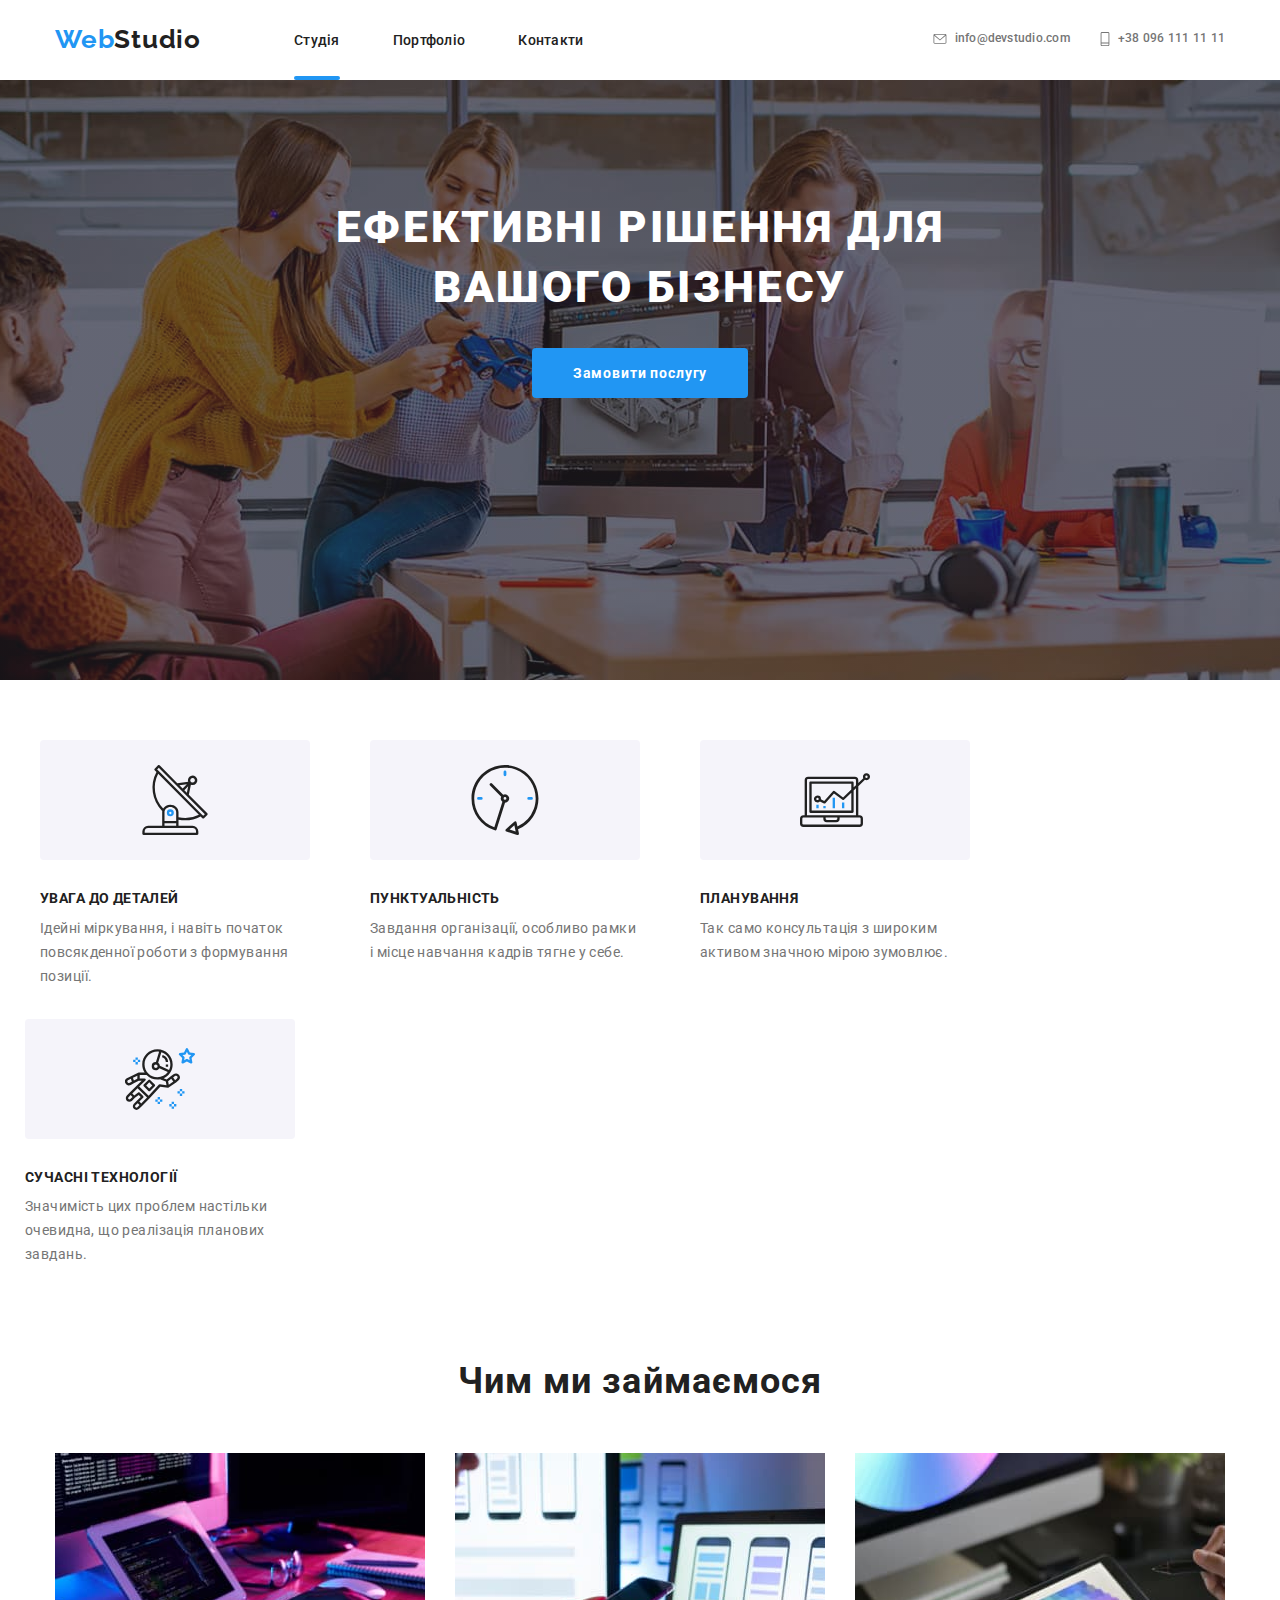
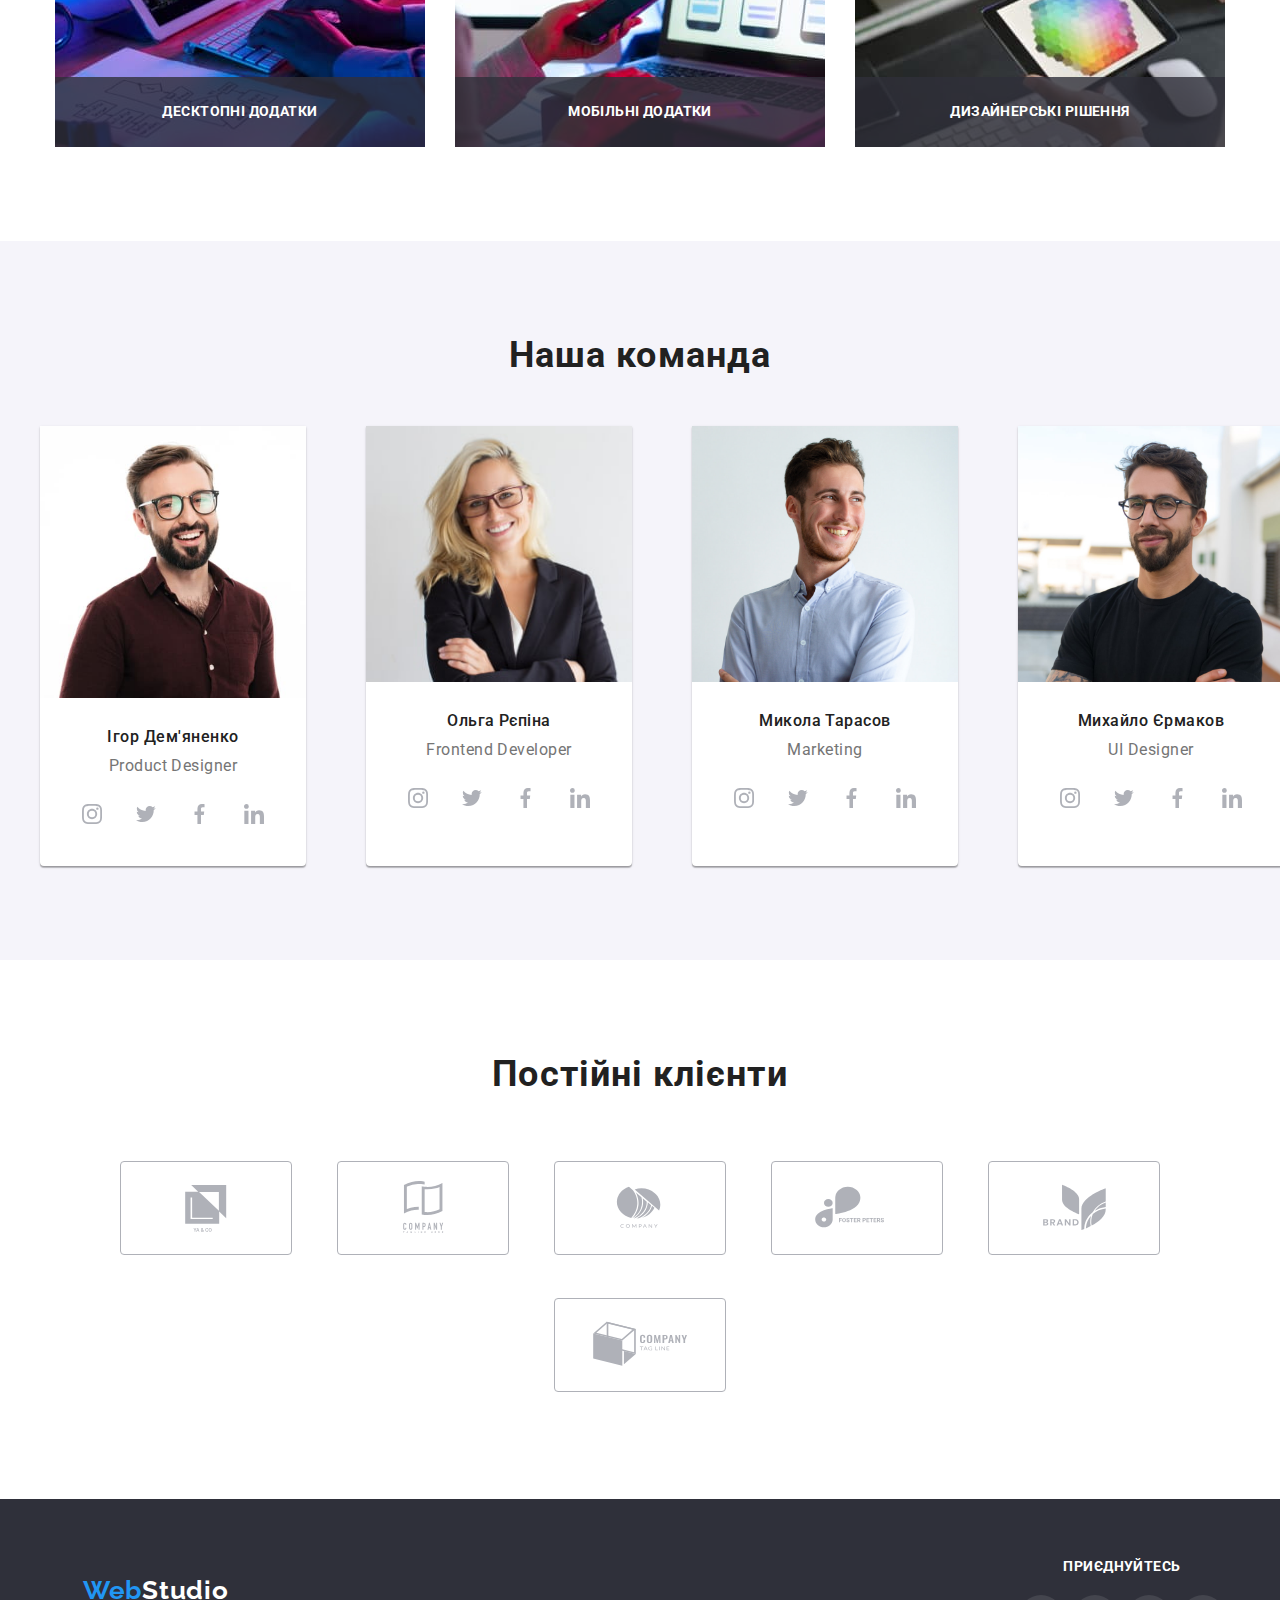
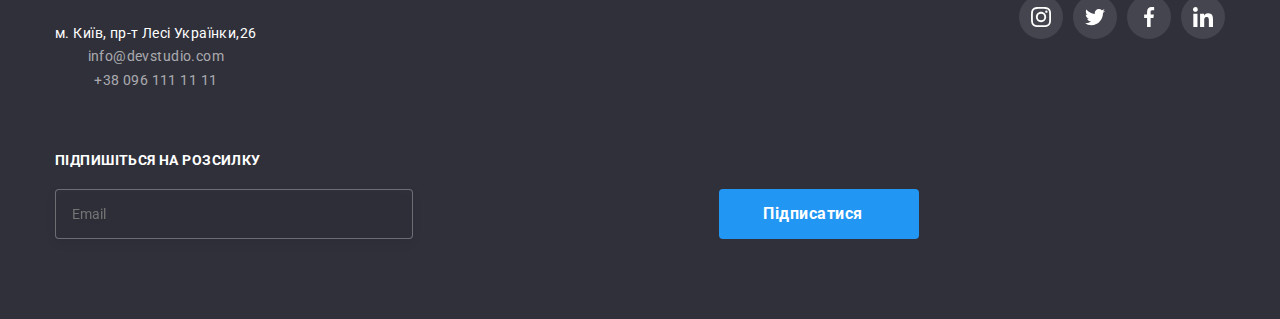
==== commit 2f948954: "photos" ====
--- a/index.html
+++ b/index.html
@@ -186,16 +186,11 @@
         <h2 class="section-title">Наша команда</h2>
         <ul class="list team-members">
           <li class="team-members__worker">
-            <picture>
-              <source
-                srcset="./images/team/designer/designer-webp@2x450w.webp 2x, ./images/team/designer/designer350w@2x-webp.webp 350w, images/team/designer/designer270w@2x-webp.webp 270w"
-                type="image/webp">
-
-              <img
-                srcset="./images/team/designer/designer@2x450w.jpg, ./images/team/designer/designer350w@2x.jpg, ./images/team/designer/designer270w@2x.jpg"
-                class=" card-photo__photo" src="./images/designer.jpg" alt="Розробник продукту Ігор Дем'яненко"
-                width="270" />
-            </picture>
+            <img
+              srcset="./images/team/designer/designer@1xphone(1).jpg 1x,./images/team/designer/designer@1xTablet (1).jpg 1x,./images/team/designer/designer@1xDesktop (1).jpg 1x,
+              ./images/team/designer/designer@2x450w.jpg 2x, ./images/team/designer/designer350w@2x.jpg 2x, ./images/team/designer/designer270w@2x.jpg 2x"
+              class=" card-photo__photo" src="./images/designer.jpg" alt="Розробник продукту Ігор Дем'яненко"
+              width="270" />
 
             <div class="team-card">
               <h3 class="team-card__heading">Ігор Дем'яненко</h3>
@@ -237,15 +232,11 @@
 
           <li class="team-members__worker">
 
-            <picture>
-              <source
-                srcset="./images/team/repina/repina-450.webp 2x, ./images/team/repina/repina-350.webp 2x, ./images/team/repina/repina-270.webp 2x"
-                type="image/webp">
-              <img
-                srcset="./images/team/repina/repina-450.webp 2x, ./images/team/repina/repina-350.jpg 2x, ./images/team/repina/repina-270.jpg 2x"
-                class="card-photo__photo" src="./images/developer.jpg" alt="Фронтенд розробник Ольга Рєпіна"
-                width="270" />
-            </picture>
+
+            <img
+              srcset="./images/team/repina/repina@1x450 (1).jpg 1x, ./images/team/repina/repina-450.jpg 2x, ./images/team/repina/repina-350.jpg 2x, ./images/team/repina/repina-270.jpg 2x"
+              class="card-photo__photo" src="./images/developer.jpg" alt="Фронтенд розробник Ольга Рєпіна"
+              width="270" />
 
 
 
@@ -288,11 +279,7 @@
           </li>
 
           <li class="team-members__worker">
-            <picture>
-              <source
-                srcset="./images/team/tarasov/tarasov-450.webp 2x,./images/team/tarasov/tarasov-350.webp 2x,./images/team/tarasov/tarasov-270.webp 2x"
-                type="image/webp">
-            </picture>
+
             <img
               srcset="./images/team/tarasov/tarasov-450.jpg 2x,./images/team/tarasov/tarasov-350.jpg 2x,./images/team/tarasov/tarasov-270.jpg 2x"
               class="card-photo__photo" src="./images/marketing.jpg" alt="Маркетолог Микола Тарасов" width="270" />
@@ -336,10 +323,7 @@
 
           <li class="team-members__worker">
             <div class="card-photo">
-              <picture>
-                <source
-                  srcset="./images/team/jermakov/jermakov-450.webp 2x,./images/team/jermakov/jermakov-350.webp 2x,./images/team/jermakov/jermakov-270.webp 2x">
-              </picture>
+
               <img
                 srcset="./images/team/jermakov/jermakov-450.jpg 2x,./images/team/jermakov/jermakov-350.jpg 2x,./images/team/jermakov/jermakov-270.jpg 2x"
                 class="card-photo__photo" src="./images/member.jpg" alt="Розробник інтерфейсу" width="270" />
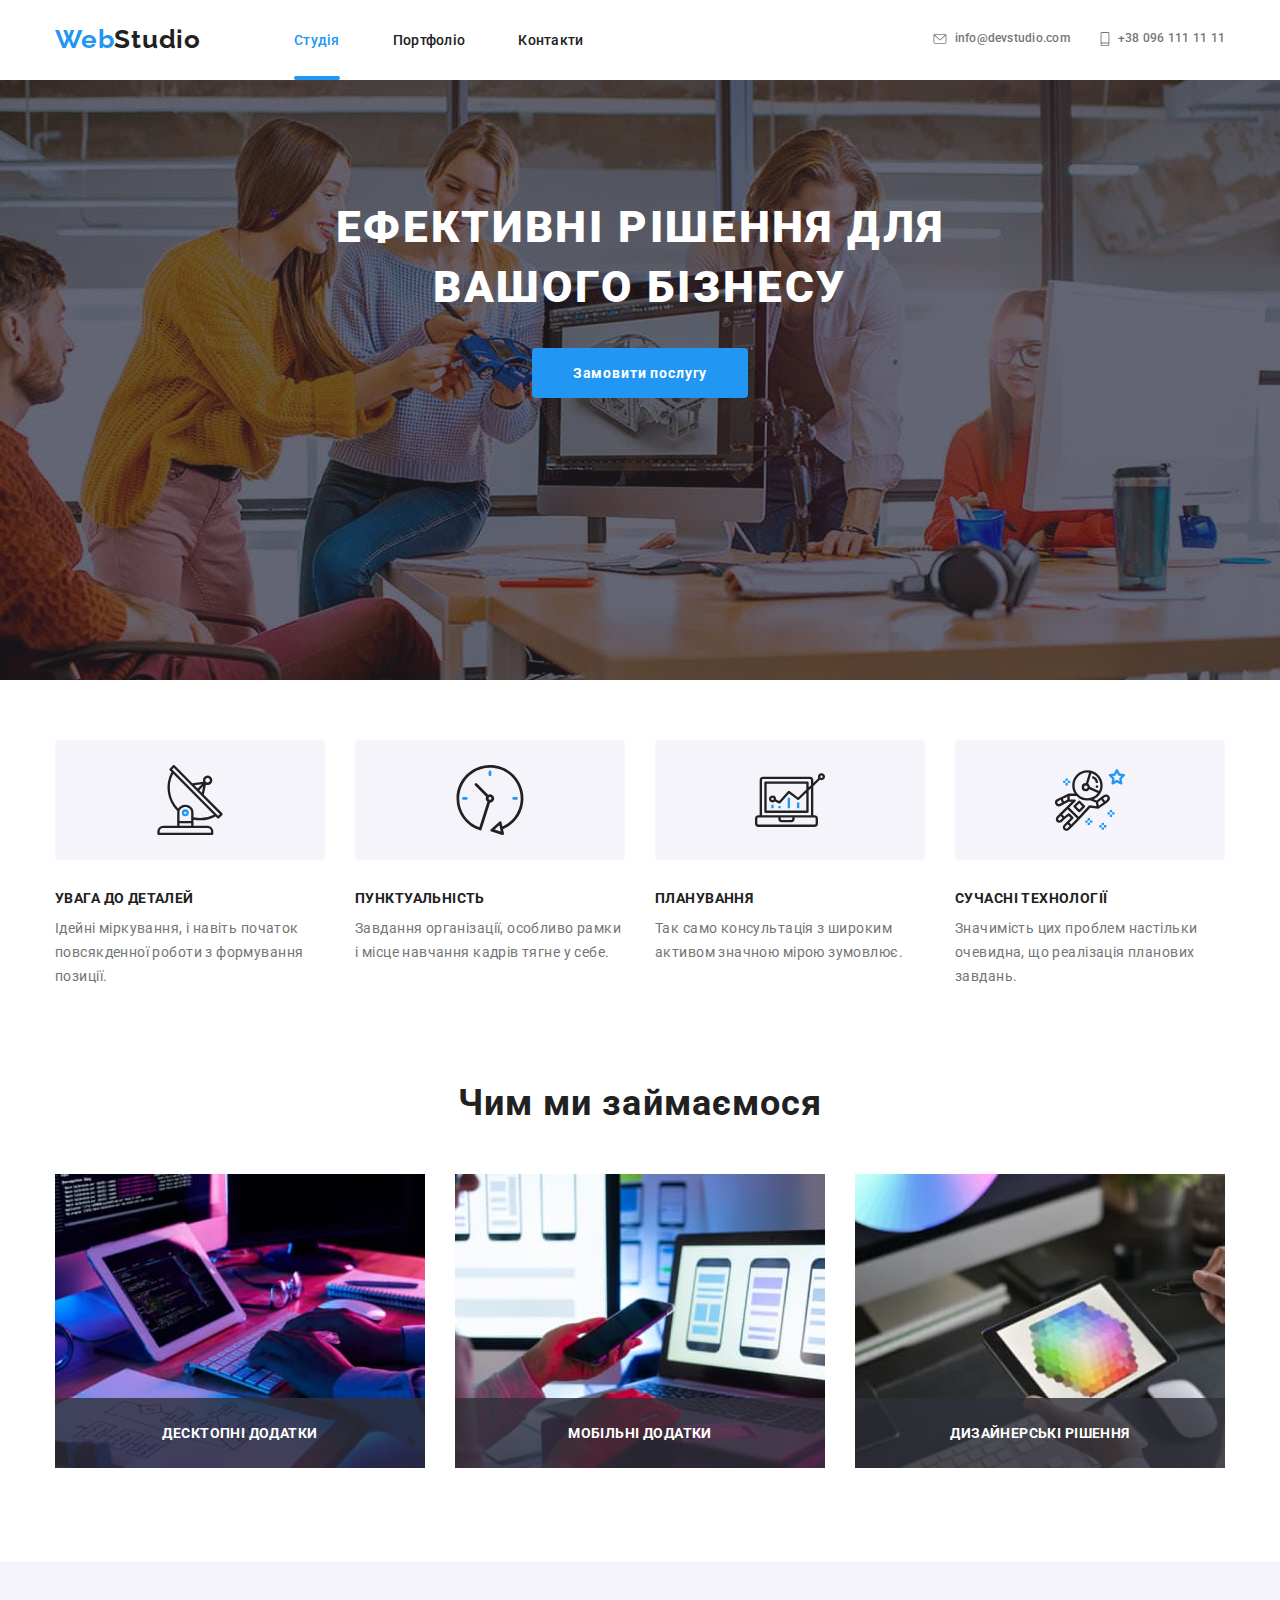
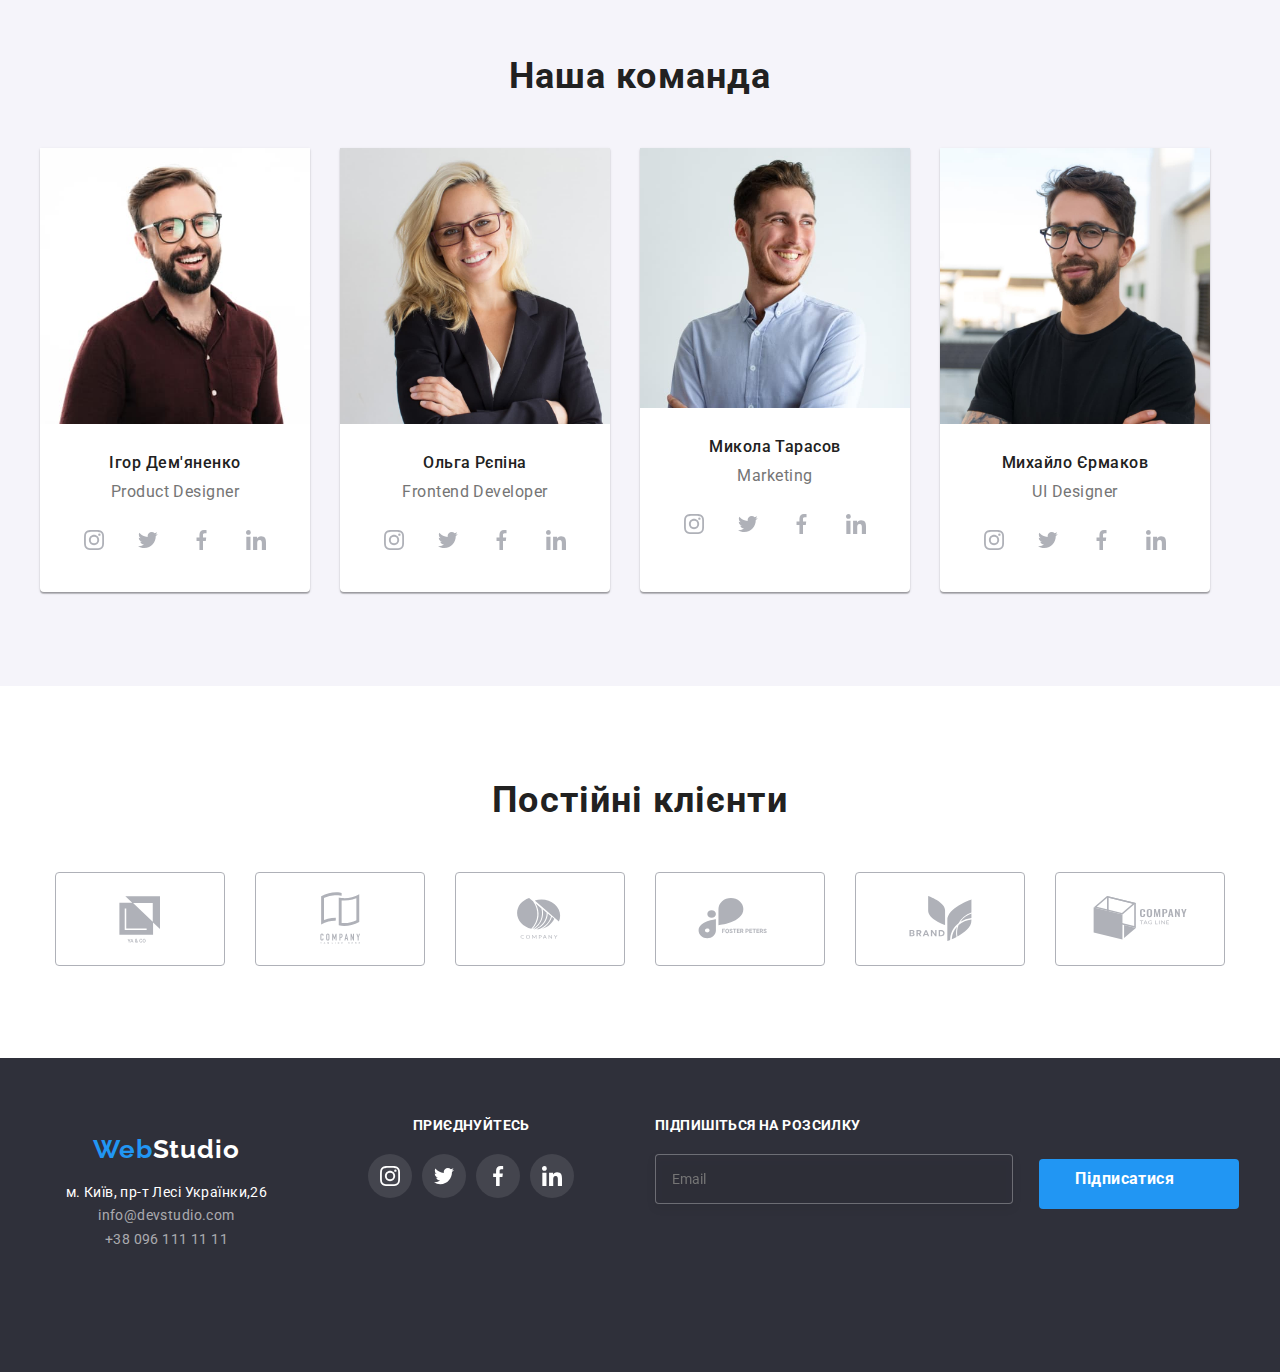
==== commit cce59340: "portfolio" ====
--- a/index.html
+++ b/index.html
@@ -186,11 +186,22 @@
         <h2 class="section-title">Наша команда</h2>
         <ul class="list team-members">
           <li class="team-members__worker">
-            <img
-              srcset="./images/team/designer/designer@1xphone(1).jpg 1x,./images/team/designer/designer@1xTablet (1).jpg 1x,./images/team/designer/designer@1xDesktop (1).jpg 1x,
-              ./images/team/designer/designer@2x450w.jpg 2x, ./images/team/designer/designer350w@2x.jpg 2x, ./images/team/designer/designer270w@2x.jpg 2x"
-              class=" card-photo__photo" src="./images/designer.jpg" alt="Розробник продукту Ігор Дем'яненко"
-              width="270" />
+            <picture>
+              <source
+                srcset="./images/team/designer/designer@1xphone(1).jpg 1x, ./images/team/designer/designer@2x450w.jpg 2x"
+                media="(min-width: 480px">
+              <img src="./images/team/designer/designer@1xphone(1).jpg" alt="Ігор">
+            </picture>
+            <picture>
+              <source
+                srcset="./images/team/designer/designer@1xTablet (1).jpg 1x, ./images/team/designer/designer350w@2x.jpg 2x"
+                media="(min-width: 768px)">
+            </picture>
+            <picture>
+              <source
+                srcset="./images/team/designer/designer@1xDesktop (1).jpg 1x, ./images/team/designer/designer270w@2x.jpg 2x"
+                media="(min-width:1200px)">
+            </picture>
 
             <div class="team-card">
               <h3 class="team-card__heading">Ігор Дем'яненко</h3>
@@ -232,11 +243,20 @@
 
           <li class="team-members__worker">
 
-
-            <img
-              srcset="./images/team/repina/repina@1x450 (1).jpg 1x, ./images/team/repina/repina-450.jpg 2x, ./images/team/repina/repina-350.jpg 2x, ./images/team/repina/repina-270.jpg 2x"
-              class="card-photo__photo" src="./images/developer.jpg" alt="Фронтенд розробник Ольга Рєпіна"
-              width="270" />
+            <picture>
+              <source srcset="./images/team/repina/repina-270.jpg 1x, ./images/team/repina/repina270@2x.jpg 2x "
+                media="(min-width:1200px)">
+            </picture>
+
+            <picture>
+              <source srcset="./images/team/repina/repina-350.jpg 1x, ./images/team/repina/repina270@2x.jpg 2x "
+                media="(min-width:768px)">
+            </picture>
+            <picture>
+              <source srcset="./images/team/repina/repina@1x450 (1).jpg 1x, ./images/team/repina/repina-450.jpg   2x "
+                media="(min-width:480px)">
+              <img src="./images/team/repina/repina@1x450 (1).jpg" alt="Оля">
+            </picture>
 
 
 
@@ -279,10 +299,22 @@
           </li>
 
           <li class="team-members__worker">
-
-            <img
-              srcset="./images/team/tarasov/tarasov-450.jpg 2x,./images/team/tarasov/tarasov-350.jpg 2x,./images/team/tarasov/tarasov-270.jpg 2x"
-              class="card-photo__photo" src="./images/marketing.jpg" alt="Маркетолог Микола Тарасов" width="270" />
+            <picture>
+              <source srcset="./images/team/tarasov/tarasov-450.jpg 1x, ./images/team/tarasov/tarasov450@2x.jpg 2x "
+                media="(min-width:1200px)">
+            </picture>
+
+            <picture>
+              <source srcset="./images/team/tarasov/tarasov-350.jpg 1x, ./images/team/tarasov/tarasov350@2x.jpg 2x "
+                media="(min-width:768px)">
+            </picture>
+
+            <picture>
+              <source srcset="./images/team/tarasov/tarasov-270.jpg 1x, ./images/team/tarasov/tarasov270@2x.jpg 2x "
+                media="(min-width:480px)">
+              <img src="./images/team/tarasov/tarasov-450.jpg" alt="">
+            </picture>
+
             <div class="team-card">
               <h3 class="team-card__heading">Микола Тарасов</h3>
               <p class="team-card__job" lang="en">Marketing</p>
@@ -323,10 +355,21 @@
 
           <li class="team-members__worker">
             <div class="card-photo">
-
-              <img
-                srcset="./images/team/jermakov/jermakov-450.jpg 2x,./images/team/jermakov/jermakov-350.jpg 2x,./images/team/jermakov/jermakov-270.jpg 2x"
-                class="card-photo__photo" src="./images/member.jpg" alt="Розробник інтерфейсу" width="270" />
+              <picture>
+                <source srcset="./images/team/jermakov/jermakov-270.jpg 1x,./images/team/jermakov/jermakov270@2x.jpg2x"
+                  media="(min-width: 1200px)">
+              </picture>
+              <picture>
+                <source
+                  srcset="./images/team/jermakov/jermakov-350.jpg 1x, ./images/team/jermakov/jermakov350@2x.jpg 2x"
+                  media="(min-width: 768px)">
+              </picture>
+              <picture>
+                <source
+                  srcset="./images/team/jermakov/jermakov-450.jpg 1x, ./images/team/jermakov/jermakov450@2x.jpg 2x"
+                  media="(min-width: 480px)">
+                <img src="./images/team/jermakov/jermakov-450.jpg" alt="">
+              </picture>
             </div>
             <div class="team-card">
               <h3 class="team-card__heading">Михайло Єрмаков</h3>
@@ -540,12 +583,16 @@
         <label for="email">
           <input class="footer-form__input" type="email" name="email" placeholder="Email" required>
         </label>
-        <button class="footer-form__button-subscribe" type="submit">Підписатися</button>
+        <button class="footer-form__button-subscribe" type="submit">Підписатися
+          <svg width="24" height="24">
+            <use class="footer__plane" href="./images/plane.svg"></use>
+          </svg>
+        </button>
       </div>
     </form>
   </footer>
   <script src="./js/modal.js"></script>
-  <script src="./js/menu.js"></script>
+  <script src="./js/mobile-menu.js"></script>
 </body>
 
 </html>--- a/css/main.min.css
+++ b/css/main.min.css
@@ -1 +1 @@
-.visually-hidden{position:absolute;white-space:nowrap;width:1px;height:1px;overflow:hidden;border:0;padding:0;clip:rect(0 0 0 0);-webkit-clip-path:inset(50%);clip-path:inset(50%);margin:-1px}html{-webkit-box-sizing:border-box;box-sizing:border-box}*,*::before,*::after{-webkit-box-sizing:inherit;box-sizing:inherit}ul{padding:0;list-style:none;margin:0}img{display:block;width:100%;height:auto}address{font-style:normal}h1,h2,h3,h4,h5,h6,p{margin-top:0;margin-bottom:0}body{font-family:Roboto,sans-serif;color:#212121;background-color:#fff;letter-spacing:.03em;font-size:14px}.body.is-open{overflow:hidden}.list{list-style:none;margin:0}.link{text-decoration:none}.flex-container{display:-webkit-box;display:-ms-flexbox;display:flex;-webkit-box-pack:justify;-ms-flex-pack:justify;justify-content:space-between}button{cursor:pointer}a{cursor:pointer;text-decoration:inherit}header{position:relative}.logo{display:block;font-family:Raleway;font-size:26px;font-weight:700;line-height:1.19;letter-spacing:.03em;text-align:left;text-decoration:none}@media screen and (max-width: 480px){.logo{padding-top:16px;padding-bottom:16px}}@media screen and (min-width: 480px){.logo{font-size:24px;padding-top:16px;padding-bottom:16px}}@media screen and (min-width: 768px){.logo{font-size:26px}}@media screen and (min-width: 1170px){.logo{font-size:26px}}.header-portfolio{border-bottom:1px solid #ececec}.header__logo{color:var(--second-half-logo)}.header__logo--blue{color:#2196f3}@media screen and (min-width: 480px){.header__logo{padding-top:16px;padding-bottom:16px;margin-right:auto}}@media screen and (min-width: 768px){.header__logo{padding-top:26px;padding-bottom:26px;margin-right:88px}}@media screen and (min-width: 1170px){.header__logo{padding-top:24px;padding-bottom:25px;margin-right:93px}}.mobile-menu__button .button-menu__icon-cross{display:none}.header-contacts{display:-webkit-box;display:-ms-flexbox;display:flex;padding-bottom:0px;margin-left:auto;margin-top:0;margin-bottom:0;padding-left:0}@media screen and (max-width: 768px){.header-contacts{display:none}}@media screen and (min-width: 768px){.header-contacts{display:block;padding-top:21px;padding-bottom:21px}.header-contacts:not(:last-child){margin-bottom:10px}}@media screen and (min-width: 1170px){.header-contacts{display:-webkit-box;display:-ms-flexbox;display:flex;padding:0}}@media screen and (min-width: 768px)and (max-width: 1169px){.header-contacts__contact-mail{margin-bottom:10px}}@media screen and (min-width: 1170px){.header-contacts__contact-mail{margin-right:30px}}.header-contacts__contact-phone,.header-contacts__contact-mail{display:block;font-weight:500;color:#757575;line-height:1.17;font-size:14px;letter-spacing:.02em;display:-webkit-box;display:-ms-flexbox;display:flex;-webkit-box-align:center;-ms-flex-align:center;align-items:center;-webkit-transition-property:color;transition-property:color;-webkit-transition-duration:250ms;transition-duration:250ms;-webkit-transition-timing-function:cubic-bezier(0.4, 0, 0.2, 1);transition-timing-function:cubic-bezier(0.4, 0, 0.2, 1)}.header-contacts__contact-phone:hover,.header-contacts__contact-phone:focus,.header-contacts__contact-phone:active,.header-contacts__contact-mail:hover,.header-contacts__contact-mail:focus,.header-contacts__contact-mail:active{color:#2196f3}@media screen and (min-width: 768px){.header-contacts__contact-phone,.header-contacts__contact-mail{font-size:12px;line-height:1.16;letter-spacing:.02em}}@media screen and (min-width: 1170px){.header-contacts__contact-phone,.header-contacts__contact-mail{padding-bottom:32px;padding-top:32px}}.header-contacts__mini-icon{width:16px;height:12px;fill:currentColor;margin-right:10px}@media screen and (min-width: 768px){.header-contacts__mini-icon{width:14px;height:10px;margin-right:8px}}.header-contacts__mini-icon--phone{width:12px;height:16px}@media screen and (min-width: 768px){.header-contacts__mini-icon--phone{width:10px;height:14px;margin-right:8px}}.nav{display:-webkit-box;display:-ms-flexbox;display:flex;-webkit-box-pack:justify;-ms-flex-pack:justify;justify-content:space-between}.nav-links{padding-bottom:0px;margin-right:auto;display:-webkit-box;display:-ms-flexbox;display:flex;-webkit-box-pack:start;-ms-flex-pack:start;justify-content:flex-start;-webkit-box-align:center;-ms-flex-align:center;align-items:center;margin-top:0;margin-bottom:0;display:none}@media screen and (min-width: 768px){.nav-links{display:-webkit-box;display:-ms-flexbox;display:flex}}.nav-links__item--current{position:relative}.nav-links__item:not(:last-child){margin-right:50px}@media screen and (min-width: 768px){.nav-links__item:not(:last-child){margin-right:53px}}.nav-links__item--current::after{content:"";position:absolute;bottom:0;left:0;width:100%;border-bottom:4px solid #2196f3;border-radius:2px}.nav-links__link{display:block;font-weight:500;padding-top:32px;padding-bottom:32px;color:#212121;line-height:1.17;font-size:14px;letter-spacing:.02em;-webkit-transition-property:color;transition-property:color;-webkit-transition-duration:250ms;transition-duration:250ms;-webkit-transition-timing-function:cubic-bezier(0.4, 0, 0.2, 1);transition-timing-function:cubic-bezier(0.4, 0, 0.2, 1);text-decoration:none}.nav-links__link:hover,.nav-links__link:active,.nav-links__link:focus{color:#2196f3}.section-title{margin-bottom:50px;color:var(--title-color);font-weight:700;font-size:36px;line-height:1.16;text-align:center;letter-spacing:.03em}@media screen and (max-width: 1169px){.section-title{font-weight:700;font-size:28px;line-height:1.17;text-align:center;letter-spacing:.03em;margin-bottom:30px}}.section{padding-top:94px;padding-bottom:94px}@media screen and (max-width: 1199px){.section{padding-top:60px;padding-bottom:60px}}.container{width:100%;margin:0 auto;padding-left:15px;padding-right:15px}@media screen and (min-width: 480px){.container{width:480px}}@media screen and (min-width: 768px){.container{width:768px}}@media screen and (min-width: 1170px){.container{width:1200px}}.footer__logo{display:block;color:#fff}@media screen and (max-width: 1169px){.footer__logo{padding:0;margin-bottom:20px}}.footer__logo--blue{color:#2196f3}.footer__set-container{display:-webkit-box;display:-ms-flexbox;display:flex;-webkit-box-orient:vertical;-webkit-box-direction:normal;-ms-flex-direction:column;flex-direction:column;-webkit-box-align:center;-ms-flex-align:center;align-items:center}@media screen and (min-width: 480px){.footer__set-container{margin-bottom:60px}}@media screen and (max-width: 480px){.footer__set-container{margin-bottom:60px}}@media screen and (min-width: 1170px){.footer__set-container{margin-right:0}}.footer{background-color:#2f303a;padding-top:60px;padding-bottom:60px}@media screen and (min-width: 480px){.footer__multi-block{display:-webkit-box;display:-ms-flexbox;display:flex;-webkit-box-pack:center;-ms-flex-pack:center;justify-content:center;-webkit-box-orient:vertical;-webkit-box-direction:normal;-ms-flex-direction:column;flex-direction:column}}@media screen and (min-width: 768px){.footer__multi-block{display:-webkit-box;display:-ms-flexbox;display:flex;-ms-flex-wrap:wrap;flex-wrap:wrap;-webkit-box-orient:horizontal;-webkit-box-direction:normal;-ms-flex-direction:row;flex-direction:row;-ms-flex-pack:distribute;justify-content:space-around}}@media screen and (min-width: 1170px){.footer__multi-block{display:-webkit-box;display:-ms-flexbox;display:flex;-webkit-box-orient:horizontal;-webkit-box-direction:normal;-ms-flex-direction:row;flex-direction:row;-webkit-box-pack:justify;-ms-flex-pack:justify;justify-content:space-between}}.footer-form__container{width:100%;text-align:center}@media screen and (min-width: 1170px){.footer-form__container{display:-webkit-box;display:-ms-flexbox;display:flex;-webkit-box-orient:horizontal;-webkit-box-direction:normal;-ms-flex-direction:row;flex-direction:row;-webkit-box-align:baseline;-ms-flex-align:baseline;align-items:baseline}}.footer-form__input{width:100%;height:50px;color:rgba(255,255,255,.3);background-color:rgba(47,48,58,.4);border:1px solid rgba(255,255,255,.3);-webkit-filter:drop-shadow(0px 4px 4px rgba(0, 0, 0, 0.15));filter:drop-shadow(0px 4px 4px rgba(0, 0, 0, 0.15));border-radius:4px;outline:none;padding-left:16px;margin-bottom:20px;-webkit-transition:border-color 250ms cubic-bezier(0.4, 0.84, 0.44, 1);transition:border-color 250ms cubic-bezier(0.4, 0.84, 0.44, 1)}@media screen and (min-width: 480px){.footer-form__input{width:450px}}@media screen and (min-width: 1170px){.footer-form__input{max-width:358px}}.footer-form__input:hover,.footer-form__input:active,.footer-form__input:focus{border:1px solid #2196f3}.footer-form__button-subscribe{display:block;position:relative;height:50px;width:200px;margin:0 auto;background-color:#2196f3;border-radius:4px;color:#fff;border:none;cursor:pointer;font-weight:700;font-size:16px;line-height:1.8;letter-spacing:.03em}@media screen and (min-width: 480px){.footer-form__button-subscribe{max-width:200px;max-height:50px}}.footer-form__button-subscribe::after{content:"";width:24px;height:24px;background-image:url("../images/footer/icon-send.svg");margin-left:12px}.footer-form__heading{font-family:"Roboto";font-style:normal;font-weight:700;font-size:14px;line-height:1.14;letter-spacing:.03em;text-transform:uppercase;margin-bottom:20px;text-align:center;color:#fff}@media screen and (min-width: 1170px){.footer-form__heading{text-align:left}}@media screen and (min-width: 480px){.footer-socials__container{margin-bottom:60px}}@media screen and (max-width: 480px){.footer-socials__container{margin-bottom:60px}}.footer-socials__button{display:-webkit-box;display:-ms-flexbox;display:flex;-webkit-box-align:center;-ms-flex-align:center;align-items:center;-webkit-box-pack:center;-ms-flex-pack:center;justify-content:center;border:none;width:44px;height:44px;border-radius:50%;background-color:rgba(255,255,255,.1019607843);-webkit-transition-property:background-color;transition-property:background-color;-webkit-transition-duration:250ms;transition-duration:250ms;-webkit-transition-timing-function:cubic-bezier(0.4, 0, 0.2, 1);transition-timing-function:cubic-bezier(0.4, 0, 0.2, 1)}.footer-socials__button:hover,.footer-socials__button:active,.footer-socials__button:focus{background-color:accent-color}.footer-socials>li+li{padding-left:10px}.address-links__map{color:#fff;font-size:14px;line-height:1.7;letter-spacing:.03em;-webkit-transition-property:color;transition-property:color;-webkit-transition-duration:250ms;transition-duration:250ms;-webkit-transition-timing-function:cubic-bezier(0.4, 0, 0.2, 1);transition-timing-function:cubic-bezier(0.4, 0, 0.2, 1)}.address-links__map:hover,.address-links__map:active,.address-links__map:focus{color:#2196f3}.address{font-style:normal;text-align:center}.address-links__contact{color:rgba(255,255,255,.6);font-size:14px;line-height:1.7;letter-spacing:.03em;-webkit-transition-property:color;transition-property:color;-webkit-transition-duration:250ms;transition-duration:250ms;-webkit-transition-timing-function:cubic-bezier(0.4, 0, 0.2, 1);transition-timing-function:cubic-bezier(0.4, 0, 0.2, 1)}.address-links__contact:hover,.address-links__contact:active,.address-links__contact:focus{color:#2196f3}.address-links__item{margin-bottom:0;margin-right:0;margin-left:0}@media screen and (max-width: 767px){.address-links__item{margin-top:9px}}.footer-socails__heading{font-family:"Roboto";font-style:normal;font-weight:700;font-size:14px;line-height:1.14;letter-spacing:.03em;text-transform:uppercase;margin-bottom:20px;text-align:center;color:#fff}.footer-socials{display:-webkit-box;display:-ms-flexbox;display:flex;-webkit-box-pack:center;-ms-flex-pack:center;justify-content:center}.footer-socials>li+li{padding-left:10px}.footer-socials__icon{width:20px;height:20px;fill:#fff}.footer-socials__button{display:-webkit-box;display:-ms-flexbox;display:flex;-webkit-box-align:center;-ms-flex-align:center;align-items:center;-webkit-box-pack:center;-ms-flex-pack:center;justify-content:center;border:none;width:44px;height:44px;border-radius:50%;background-color:rgba(255,255,255,.1019607843);-webkit-transition-property:background-color;transition-property:background-color;-webkit-transition-duration:250ms;transition-duration:250ms;-webkit-transition-timing-function:cubic-bezier(0.4, 0, 0.2, 1);transition-timing-function:cubic-bezier(0.4, 0, 0.2, 1)}.footer-socials__button:hover,.footer-socials__button:active,.footer-socials__button:focus{background-color:#2196f3}.card-metha{border:1px solid #eee;border-top:none;padding-top:20px;padding-bottom:20px;padding-right:24px;padding-left:24px}.card-metha__subtitle{font-size:16px;color:#757575;line-height:1.87;margin-top:0;margin-bottom:0;letter-spacing:.03em}.card-metha__titel{color:#212121;font-weight:700;font-size:18px;line-height:2;letter-spacing:.06em}.hero .hero-title{letter-spacing:.06em;margin:0 auto;color:#fff;font-weight:900;font-size:24px;margin-bottom:30px;line-height:1.36;text-transform:uppercase;text-align:center}@media screen and (min-width: 480px){.hero .hero-title{max-width:360px;max-height:84px;font-size:26px;line-height:1.6;letter-spacing:.06em;color:#fff}}@media screen and (min-width: 768px){.hero .hero-title{max-width:360px;max-height:84px;font-size:26px;line-height:1.6;letter-spacing:.06em;color:#fff}}@media screen and (min-width: 1170px){.hero .hero-title{min-width:696px;max-height:120px;font-size:44px;line-height:1.36;letter-spacing:.06em;color:#fff}}.hero{padding:118px 0px;text-align:center;height:400px;background-repeat:no-repeat;background-size:cover;margin:0 auto;background-image:-webkit-gradient(linear, left bottom, left top, from(rgba(47, 48, 58, 0.4)), to(rgba(47, 48, 58, 0.4))),url("../images/header-overlay-phone.jpg");background-image:linear-gradient(to top, rgba(47, 48, 58, 0.4), rgba(47, 48, 58, 0.4)),url("../images/header-overlay-phone.jpg");background-color:#2f303a}@media screen and (max-width: 479px)and (min-device-pixel-ratio: 2),screen and (max-width: 479px)and (-webkit-min-device-pixel-ratio: 2),screen and (max-width: 479px)and (min-resolution: 192dpi),screen and (max-width: 479px)and (min-resolution: 2dppx){.hero{background-image:-webkit-gradient(linear, left bottom, left top, from(rgba(47, 48, 58, 0.4)), to(rgba(47, 48, 58, 0.4))) url("../../images/header-mobile-overlay-2x.jpg");background-image:linear-gradient(to top, rgba(47, 48, 58, 0.4), rgba(47, 48, 58, 0.4)) url("../../images/header-mobile-overlay-2x.jpg")}}@media screen and (min-width: 480px){.hero{max-width:480px;height:400px;background-image:-webkit-gradient(linear, left bottom, left top, from(rgba(47, 48, 58, 0.4)), to(rgba(47, 48, 58, 0.4))),url("../images/header-overlay-phone.jpg");background-image:linear-gradient(to top, rgba(47, 48, 58, 0.4), rgba(47, 48, 58, 0.4)),url("../images/header-overlay-phone.jpg");background-size:contain;background-position:center;overflow:hidden}}@media screen and (min-width: 480px)and (min-device-pixel-ratio: 2),screen and (min-width: 480px)and (-webkit-min-device-pixel-ratio: 2),screen and (min-width: 480px)and (min-resolution: 192dpi),screen and (min-width: 480px)and (min-resolution: 2dppx){.hero{background-image:-webkit-gradient(linear, left bottom, left top, from(rgba(47, 48, 58, 0.4)), to(rgba(47, 48, 58, 0.4))) url("../../images/header-mobile-overlay-2x.jpg");background-image:linear-gradient(to top, rgba(47, 48, 58, 0.4), rgba(47, 48, 58, 0.4)) url("../../images/header-mobile-overlay-2x.jpg")}}@media screen and (min-width: 768px){.hero{max-width:768px;height:400px;background-image:-webkit-gradient(linear, left bottom, left top, from(rgba(47, 48, 58, 0.4)), to(rgba(47, 48, 58, 0.4))),url("../../images/header-overlay-tablet.jpg");background-image:linear-gradient(to top, rgba(47, 48, 58, 0.4), rgba(47, 48, 58, 0.4)),url("../../images/header-overlay-tablet.jpg");background-size:contain;background-position:center;overflow:hidden}}@media screen and (min-width: 768px)and (min-device-pixel-ratio: 2),screen and (min-width: 768px)and (-webkit-min-device-pixel-ratio: 2),screen and (min-width: 768px)and (min-resolution: 192dpi),screen and (min-width: 768px)and (min-resolution: 2dppx){.hero{background-image:-webkit-gradient(linear, left bottom, left top, from(rgba(47, 48, 58, 0.4)), to(rgba(47, 48, 58, 0.4))) url("../../images/header-overlay-tablet-2x.jpg");background-image:linear-gradient(to top, rgba(47, 48, 58, 0.4), rgba(47, 48, 58, 0.4)) url("../../images/header-overlay-tablet-2x.jpg")}}@media screen and (min-width: 1170px){.hero{max-width:1600px;height:600px;background-image:-webkit-gradient(linear, left bottom, left top, from(rgba(47, 48, 58, 0.4)), to(rgba(47, 48, 58, 0.4))),url("../../images/overlay.jpg");background-image:linear-gradient(to top, rgba(47, 48, 58, 0.4), rgba(47, 48, 58, 0.4)),url("../../images/overlay.jpg");background-size:cover;overflow:hidden}}@media screen and (min-width: 1170px)and (min-device-pixel-ratio: 2),screen and (min-width: 1170px)and (-webkit-min-device-pixel-ratio: 2),screen and (min-width: 1170px)and (min-resolution: 192dpi),screen and (min-width: 1170px)and (min-resolution: 2dppx){.hero{background-image:-webkit-gradient(linear, left bottom, left top, from(rgba(47, 48, 58, 0.4)), to(rgba(47, 48, 58, 0.4))) url("../../images/header-overlay-desktop-2x.jpg");background-image:linear-gradient(to top, rgba(47, 48, 58, 0.4), rgba(47, 48, 58, 0.4)) url("../../images/header-overlay-desktop-2x.jpg")}}.hero__button--secondary{padding:10px 32px;background-color:#2196f3;color:#fff;line-height:1.87;font-weight:700;min-width:216px;text-align:center;letter-spacing:.06em;border:#2196f3;border-radius:4px}@media screen and (min-width: 480px){.hero__button--secondary{width:200px;height:50px}}@media screen and (min-width: 768px){.hero__button--secondary{width:200px;height:50px}}@media screen and (min-width: 1170px){.hero__button--secondary{width:216px;height:50px}}.section-features{padding-top:60px;padding-bottom:94px}@media screen and (max-width: 1169px){.section-features{padding-top:60px;padding-bottom:60px}}.features__subtitle{color:#757575;font-weight:400;font-size:14px;line-height:1.7;padding:0px 0px;margin:0px 0px;letter-spacing:.03em}@media screen and (min-width: 480px){.features__subtitle{width:480px}}@media screen and (min-width: 768px){.features__subtitle{width:354px}}@media screen and (min-width: 1170px){.features__subtitle{width:270px}}.features__title{font-size:14px;line-height:1.14;text-transform:uppercase;margin-bottom:10px;color:#212121;line-height:1.2;letter-spacing:.03em;font-weight:700}@media screen and (max-width: 767px){.features__title{display:-webkit-box;display:-ms-flexbox;display:flex;-webkit-box-pack:center;-ms-flex-pack:center;justify-content:center}}@media screen and (min-width: 768px){.features__title{width:270px}}@media screen and (min-width: 1170px){.features__title{text-align:left}}.features__pictures-list{padding:0}@media screen and (min-width: 768px){.features__pictures-list{gap:30px;display:-webkit-box;display:-ms-flexbox;display:flex;-ms-flex-wrap:wrap;flex-wrap:wrap}}@media screen and (min-width: 1170px){.features__pictures-list{display:-webkit-box;display:-ms-flexbox;display:flex;margin-left:-30px;margin-right:-30px}}@media screen and (max-width: 767px){.pictures-list__item:not(:last-child){margin-bottom:30px}}@media screen and (min-width: 768px){.pictures-list__item:not(:last-child){width:354px}}@media screen and (min-width: 1170px){.pictures-list__item:not(:last-child){max-width:270px;margin-left:15px;margin-right:15px}}.pictures-list__item::before{content:"";display:block;height:120px;background-color:#f5f4fa;border-radius:4px;margin-bottom:30px;background-repeat:no-repeat;background-position:center;background-size:70px}@media screen and (min-width: 480px){.pictures-list__item::before{width:100%}}@media screen and (min-width: 768px){.pictures-list__item::before{width:354px}}@media screen and (min-width: 1170px){.pictures-list__item::before{max-width:270px}}.weather-radar::before{background-image:url(../images/features/antenna.svg)}.clock::before{background-image:url(../images/features/clock.svg)}.laptop::before{background-image:url(../images/features/diagram.svg)}.spaceman::before{background-image:url(../images/features/astronaut.svg)}.team{background-color:#f5f4fa}.team-members{margin:0;padding:0}@media screen and (min-width: 768px){.team-members{gap:30px;display:-webkit-box;display:-ms-flexbox;display:flex}}@media screen and (min-width: 768px)and (max-width: 1170px){.team-members{-ms-flex-wrap:wrap;flex-wrap:wrap}}@media screen and (min-width: 1170px){.team-members{display:-webkit-box;display:-ms-flexbox;display:flex;margin-left:-15px;margin-right:-15px}}@media screen and (max-width: 480px){.team-members__worker:not(:last-child){margin-bottom:30px}}@media screen and (min-width: 1170px){.team-members__worker:not(:last-child){margin-right:30px}}.team-members__worker{background:#fff;border-radius:0px 0px 4px 4px;-webkit-box-shadow:0px 1px 3px rgba(0,0,0,.12),0px 1px 1px rgba(0,0,0,.14),0px 2px 1px rgba(0,0,0,.2);box-shadow:0px 1px 3px rgba(0,0,0,.12),0px 1px 1px rgba(0,0,0,.14),0px 2px 1px rgba(0,0,0,.2)}@media screen and (min-width: 480px){.team-members__worker{width:450px}}@media screen and (min-width: 768px){.team-members__worker{width:354px}}@media screen and (min-width: 1170px){.team-members__worker{width:270px}}.team-card{padding:30px}.team-card__heading{margin-bottom:10px;font-weight:500;font-size:16px;line-height:1.18;letter-spacing:.03em;text-align:center;color:#212121}.team-card__job{color:#757575;font-size:16px;line-height:1.18;letter-spacing:.03em;text-align:center}.card-button>li+li{padding-left:10px}.card-button{display:-webkit-box;display:-ms-flexbox;display:flex;-webkit-box-pack:center;-ms-flex-pack:center;justify-content:center;-webkit-box-align:center;-ms-flex-align:center;align-items:center;margin-top:16px}.card-button__link{border:none;width:44px;height:44px;border-radius:50%;color:#afb1b8;display:-webkit-box;display:-ms-flexbox;display:flex;-webkit-box-pack:center;-ms-flex-pack:center;justify-content:center;-webkit-box-align:center;-ms-flex-align:center;align-items:center;-webkit-transition-property:background-color,color;transition-property:background-color,color;-webkit-transition-duration:250ms;transition-duration:250ms;-webkit-transition-timing-function:cubic-bezier(0.4, 0, 0.2, 1);transition-timing-function:cubic-bezier(0.4, 0, 0.2, 1)}.card-button__link:hover,.card-button__link:active,.card-button__link:focus{background-color:#2196f3;color:#fff}.card-button__icon{width:20px;height:20px;fill:currentColor}.section-work{padding-top:0;padding-left:0;padding-bottom:94px}@media screen and (max-width: 1170px){.section-work{padding-bottom:60px;display:none}}.work{display:-webkit-box;display:-ms-flexbox;display:flex}.work__item:not(:last-child){margin-right:30px}.work__item{width:370px;position:relative}.work__text{-webkit-box-pack:center;-ms-flex-pack:center;justify-content:center;-webkit-box-align:center;-ms-flex-align:center;align-items:center;display:-webkit-box;display:-ms-flexbox;display:flex;position:absolute;bottom:0;color:#fff;font-weight:700;text-transform:uppercase;height:70px;width:100%;background-color:rgba(47,48,58,.8)}.clients{gap:15px}@media screen and (min-width: 480px){.clients{-webkit-box-pack:center;-ms-flex-pack:center;justify-content:center;display:-webkit-box;display:-ms-flexbox;display:flex;-ms-flex-wrap:wrap;flex-wrap:wrap;-ms-flex-preferred-size:calc((100% - 60px)/2);flex-basis:calc((100% - 60px)/2)}}@media screen and (min-width: 1170px){.clients{display:-webkit-box;display:-ms-flexbox;display:flex}}.clients__image{height:92px}@media screen and (min-width: 480px){.clients__image{max-width:210px}}@media screen and (min-width: 1170px){.clients__image{max-width:170px}}.clients__link{display:-webkit-box;display:-ms-flexbox;display:flex;-webkit-box-pack:center;-ms-flex-pack:center;justify-content:center;fill:#afb1b8;border:1px solid #afb1b8;border-radius:4px;-webkit-transition-property:background-color,fill;transition-property:background-color,fill;-webkit-transition-duration:250ms;transition-duration:250ms;-webkit-transition-timing-function:cubic-bezier(0.4, 0, 0.2, 1);transition-timing-function:cubic-bezier(0.4, 0, 0.2, 1)}@media screen and (min-width: 480px){.clients__link{max-width:210px}}.clients__link:hover,.clients__link:active,.clients__link:focus{fill:#2196f3;border-color:#2196f3}.clients__item{height:92px}@media screen and (max-width: 767px){.clients__item{margin-top:0;margin-bottom:30px}}@media screen and (min-width: 1170px){.clients__item{margin:15px}}@media screen and (min-width: 1170px){.clients__item{margin-right:15px}}.backdrop.is-hidden{pointer-events:none;opacity:0;visibility:hidden}.backdrop{position:fixed;width:100%;height:100%;top:0;left:0;-webkit-transition:opacity 250ms cubic-bezier(0.4, 0.84, 0.44, 1),visibility 250ms cubic-bezier(0.4, 0.84, 0.44, 1);transition:opacity 250ms cubic-bezier(0.4, 0.84, 0.44, 1),visibility 250ms cubic-bezier(0.4, 0.84, 0.44, 1);background-color:rgba(0,0,0,.2)}.modal{position:absolute;top:50%;left:50%;-webkit-transform:translate(-50%, -50%);transform:translate(-50%, -50%);border-radius:4px;background-color:#fff;overflow-y:scroll;z-index:999;overflow-y:scroll}@media screen and (max-width: 479px){.modal{width:300px;height:700px}}@media screen and (min-width: 480px){.modal{width:450px;height:609px}}@media screen and (min-width: 1170px){.modal{width:528px;height:581px;overflow:hidden}}@media screen and (min-width: 768px)and (max-width: 1169px){.modal{width:450px}}.modal__button-close{position:absolute;display:-webkit-box;display:-ms-flexbox;display:flex;-webkit-box-align:center;-ms-flex-align:center;align-items:center;-webkit-box-pack:center;-ms-flex-pack:center;justify-content:center;top:9px;right:9px;width:30px;height:30px;border-radius:50%;border:1px solid rgba(0,0,0,.1);cursor:pointer;-webkit-transition:fill 250ms cubic-bezier(0.4, 0.84, 0.44, 1);transition:fill 250ms cubic-bezier(0.4, 0.84, 0.44, 1);background-color:#fff;z-index:10000}.modal__button-close:hover .modal__close-icon,.modal__button-close:active .modal__close-icon,.modal__button-close:focus .modal__close-icon{fill:#2196f3;border-color:rgba(0,0,0,.1)}.modal__close-icon{width:11px;height:11px;fill:#000;-webkit-transition:fill 250ms cubic-bezier(0.4, 0.84, 0.44, 1);transition:fill 250ms cubic-bezier(0.4, 0.84, 0.44, 1)}.modal__heading{font-weight:700;font-size:20px;line-height:23px;text-align:center;letter-spacing:.03em;color:#212121;margin-bottom:12px}.modal__label{color:#757575;font-weight:400;font-size:12px;line-height:14px;letter-spacing:.01em;margin-bottom:4px}.modal-container{display:-webkit-box;display:-ms-flexbox;display:flex;-webkit-box-orient:vertical;-webkit-box-direction:normal;-ms-flex-direction:column;flex-direction:column;-webkit-box-pack:center;-ms-flex-pack:center;justify-content:center;position:relative;padding:40px}.modal__input-icon{position:relative;margin-bottom:10px}.modal-input{width:100%;height:40px;padding-left:42px;border:1px solid rgba(33,33,33,.2);border-radius:4px;-webkit-transition:border-color 250ms cubic-bezier(0.4, 0.84, 0.44, 1);transition:border-color 250ms cubic-bezier(0.4, 0.84, 0.44, 1);outline:rgba(0,0,0,0)}.modal-input:hover,.modal-input:active,.modal-inpu:focus{border-color:#2196f3}.icon-person,.icon-phone,.icon-envelope{position:absolute;width:12px;height:12px;top:14px;left:15px}.modal-input:focus+.modal-input__entire-icon{fill:#2196f3}.modal-input__entire-icon{width:12px;height:12px;-webkit-transition:fill 250ms cubic-bezier(0.4, 0.84, 0.44, 1);transition:fill 250ms cubic-bezier(0.4, 0.84, 0.44, 1)}.modal__button-submit{display:-webkit-box;display:-ms-flexbox;display:flex;-webkit-box-pack:center;-ms-flex-pack:center;justify-content:center;-webkit-box-align:center;-ms-flex-align:center;align-items:center;margin-top:30px}.modal__comment{font-weight:400;font-size:12px;line-height:1.16;letter-spacing:.01em;resize:none;width:100%;height:120px;margin-bottom:20px;border:1px solid rgba(33,33,33,.2);border-radius:4px;-webkit-transition:border-color 250ms cubic-bezier(0.4, 0.84, 0.44, 1);transition:border-color 250ms cubic-bezier(0.4, 0.84, 0.44, 1);padding:12px 15px;outline:rgba(0,0,0,0)}@media screen and (min-width: 480px){.modal__comment{width:100%}}@media screen and (max-width: 480px){.modal__comment{width:100%}}.modal__comment:hover,.modal__comment:active,.modal__comment:focus{border-color:#2196f3}.modal__comment::-webkit-input-placeholder{color:rgba(117,117,117,.5)}.modal__comment::-moz-placeholder{color:rgba(117,117,117,.5)}.modal__comment:-ms-input-placeholder{color:rgba(117,117,117,.5)}.modal__comment::-ms-input-placeholder{color:rgba(117,117,117,.5)}.modal__comment::placeholder{color:rgba(117,117,117,.5)}.modal__checkbox-label{display:-webkit-box;display:-ms-flexbox;display:flex;-webkit-box-align:center;-ms-flex-align:center;align-items:center;-webkit-box-pack:center;-ms-flex-pack:center;justify-content:center;font-weight:400;font-size:14px;line-height:1.7;letter-spacing:.03em;color:#757575}@media screen and (min-width: 480px){.modal__checkbox-label{font-size:12px}}.modal__privasy-agreemant{color:#2196f3;text-decoration:underline;margin-left:8px}.modal__checkbox{position:absolute;white-space:nowrap;width:1px;height:1px;margin:-1px;overflow:hidden;border:0;padding:0;clip:rect(0 0 0 0);-webkit-clip-path:inset(50%);clip-path:inset(50%)}.modal__checkbox-icon{content:"";display:inline-block;width:16px;height:15px;border:2px solid #212121;border-radius:2px;margin-right:7px}.modal__checkbox:checked~.modal__checkbox-icon{background-color:#2196f3;background-image:url("../images/checkbox/checked.svg");background-repeat:no-repeat;background-position:center;background-origin:border-box;border-radius:2px;border:rgba(0,0,0,0)}.modal__button-submit{display:-webkit-box;display:-ms-flexbox;display:flex;-webkit-box-pack:center;-ms-flex-pack:center;justify-content:center;-webkit-box-align:center;-ms-flex-align:center;align-items:center;margin-top:30px}.modal__button-submit .submit{width:200px;height:50px;background:#2196f3;-webkit-box-shadow:0px 4px 4px rgba(0,0,0,.15);box-shadow:0px 4px 4px rgba(0,0,0,.15);border-radius:4px;border:none;font-weight:700;font-size:16px;line-height:1.87;-webkit-box-align:center;-ms-flex-align:center;align-items:center;text-align:center;letter-spacing:.06em;color:#fff}.filter{display:-webkit-box;display:-ms-flexbox;display:flex;-webkit-box-pack:center;-ms-flex-pack:center;justify-content:center;margin-bottom:50px}.filter__button-primary{font-family:inherit;background-color:#f5f4fa;color:#212121;font-weight:500;font-size:16px;line-height:1.6;padding:6px 22px;text-align:center;min-width:73px;text-align:center;letter-spacing:.03em;border-radius:4px;border:1px solid rgba(0,0,0,0);-webkit-transition:background-color 250ms cubic-bezier(0.4, 0.84, 0.44, 1),color 250ms cubic-bezier(0.4, 0.84, 0.44, 1),-webkit-box-shadow 250ms cubic-bezier(0.4, 0.84, 0.44, 1);transition:background-color 250ms cubic-bezier(0.4, 0.84, 0.44, 1),color 250ms cubic-bezier(0.4, 0.84, 0.44, 1),-webkit-box-shadow 250ms cubic-bezier(0.4, 0.84, 0.44, 1);transition:background-color 250ms cubic-bezier(0.4, 0.84, 0.44, 1),color 250ms cubic-bezier(0.4, 0.84, 0.44, 1),box-shadow 250ms cubic-bezier(0.4, 0.84, 0.44, 1);transition:background-color 250ms cubic-bezier(0.4, 0.84, 0.44, 1),color 250ms cubic-bezier(0.4, 0.84, 0.44, 1),box-shadow 250ms cubic-bezier(0.4, 0.84, 0.44, 1),-webkit-box-shadow 250ms cubic-bezier(0.4, 0.84, 0.44, 1)}.filter__button-primary:hover,.filter__button-primary:active,.filter__button-primary:focus{background-color:#2196f3;color:#fff;-webkit-box-shadow:0px 3px 1px rgba(0,0,0,.1),0px 1px 2px rgba(0,0,0,.08),0px 2px 2px rgba(0,0,0,.12);box-shadow:0px 3px 1px rgba(0,0,0,.1),0px 1px 2px rgba(0,0,0,.08),0px 2px 2px rgba(0,0,0,.12)}.filter__item:not(:last-child){margin-right:8px}.portfolio{display:-webkit-box;display:-ms-flexbox;display:flex;-ms-flex-wrap:wrap;flex-wrap:wrap;margin-top:-30px;margin-left:-30px}.portfolio__item{-ms-flex-preferred-size:calc(33.3333333333% - 30px);flex-basis:calc(33.3333333333% - 30px);margin-left:30px;margin-top:30px}.portfolio__card-link:hover .overlay{-webkit-transform:translateY(0);transform:translateY(0);-webkit-transition:250ms cubic-bezier(0.4, 0, 0.2, 1);transition:250ms cubic-bezier(0.4, 0, 0.2, 1)}.portfolio__card-link{font-size:18px;color:#212121;display:block;-webkit-transition-property:-webkit-box-shadow;transition-property:-webkit-box-shadow;transition-property:box-shadow;transition-property:box-shadow, -webkit-box-shadow;-webkit-transition-duration:250ms;transition-duration:250ms;-webkit-transition-timing-function:cubic-bezier(0.4, 0, 0.2, 1);transition-timing-function:cubic-bezier(0.4, 0, 0.2, 1)}.portfolio__card-link:hover,.portfolio__card-link:focus,.portfolio__card-link:active{-webkit-box-shadow:0px 1px 1px rgba(0,0,0,.12),0px 4px 4px rgba(0,0,0,.06),1px 4px 6px rgba(0,0,0,.16);box-shadow:0px 1px 1px rgba(0,0,0,.12),0px 4px 4px rgba(0,0,0,.06),1px 4px 6px rgba(0,0,0,.16)}.thumb{position:relative;overflow:hidden}.thumb__overlay{position:absolute;width:100%;height:100%;top:0;left:0;background-color:rgba(33,150,243,.9);-webkit-transform:translateY(100%);transform:translateY(100%);-webkit-transition:250ms cubic-bezier(0.4, 0, 0.2, 1);transition:250ms cubic-bezier(0.4, 0, 0.2, 1)}.thumb__overlay-text{color:#fff;line-height:1.55;font-size:18px;letter-spacing:.03em;width:322px;height:168px;padding-top:63px;padding-left:24px}.portfolio__card-link:hover .thumb__overlay{-webkit-transform:translateY(0);transform:translateY(0);-webkit-transition:250ms cubic-bezier(0.4, 0, 0.2, 1);transition:250ms cubic-bezier(0.4, 0, 0.2, 1)}.mobile-menu{position:fixed;-webkit-box-orient:vertical;-webkit-box-direction:normal;-ms-flex-direction:column;flex-direction:column;-webkit-box-pack:justify;-ms-flex-pack:justify;justify-content:space-between;padding-top:48px;padding-left:40px;padding-bottom:48px;opacity:0;pointer-events:none;height:100%;top:0;left:0;background-color:#fff;-webkit-box-shadow:0px 4px 8px rgba(0,0,0,.04),0px 2px 4px rgba(0,0,0,.08),0px 1px 3px rgba(0,0,0,.16);box-shadow:0px 4px 8px rgba(0,0,0,.04),0px 2px 4px rgba(0,0,0,.08),0px 1px 3px rgba(0,0,0,.16);z-index:999;width:100%;overflow-y:scroll;-webkit-transition:opacity 250ms cubic-bezier(0.4, 0.84, 0.44, 1);transition:opacity 250ms cubic-bezier(0.4, 0.84, 0.44, 1)}.mobile-menu.is-open{pointer-events:all;opacity:1;display:-webkit-box;display:-ms-flexbox;display:flex}.mobile-menu__nav-links{display:-webkit-box;display:-ms-flexbox;display:flex;-webkit-box-orient:vertical;-webkit-box-direction:normal;-ms-flex-direction:column;flex-direction:column;font-weight:500;font-size:40px;line-height:1.17;text-align:center;letter-spacing:.02em;text-decoration:none;text-align:left;list-style:none}.nav-linksi-list__item:not(:last-child){margin-bottom:35px}.mobile-menu__contacts-item:not(:last-child){margin-bottom:32px}.mobile-menu__nav-link{color:#212121}.mobile-menu__nav-link:hover,.mobile-menu__nav-link:active,.mobile-menu__nav-link:focus{color:#2196f3}.mobile-menu__contacts{display:-webkit-box;display:-ms-flexbox;display:flex;-webkit-box-orient:vertical;-webkit-box-direction:normal;-ms-flex-direction:column;flex-direction:column;margin-bottom:64px}.mobile-menu__contact-phone{font-weight:500;font-size:34px;line-height:1.17;letter-spacing:.02em;color:#757575}.mobile-menu__contact-phone:hover,.mobile-menu__contact-phone:active,.mobile-menu__contact-phone:focus{color:#2196f3}.mobile-menu__contact-mail{font-weight:500;font-size:24px;line-height:1.16;letter-spacing:.02em;color:#757575}.mobile-menu__contact-mail:hover,.mobile-menu__contact-mail:active,.mobile-menu__contact-mail:focus{color:#2196f3}.mobile-menu__container{display:-webkit-box;display:-ms-flexbox;display:flex;-webkit-box-orient:vertical;-webkit-box-direction:normal;-ms-flex-direction:column;flex-direction:column;-webkit-box-pack:justify;-ms-flex-pack:justify;justify-content:space-between}.mobile-menu__nav-link--current{color:#2196f3}.mobile-menu__button{border:none;background-color:#fff;-webkit-transition:fill 250ms cubic-bezier(0.4, 0.84, 0.44, 1);transition:fill 250ms cubic-bezier(0.4, 0.84, 0.44, 1)}.mobile-menu__button:focus,.mobile-menu__button:active{fill:#2196f3}@media screen and (min-width: 768px){.mobile-menu__button{display:none}}.mobile-menu__button--close{position:absolute;top:21px;right:25.33px;border:none;background-color:#fff;-webkit-transition:fill 250ms cubic-bezier(0.4, 0.84, 0.44, 1);transition:fill 250ms cubic-bezier(0.4, 0.84, 0.44, 1)}.mobile-menu__button--close:focus,.mobile-menu__button--close:active{fill:#2196f3}.mobile-menu__social-links{display:-webkit-box;display:-ms-flexbox;display:flex;-ms-flex-wrap:wrap;flex-wrap:wrap;row-gap:5px}.social-links__item:not(:last-child){margin-right:10px;border-right:2px solid rgba(33,33,33,.2)}.social-links__link{color:#2196f3;padding-right:10px;font-weight:500;font-size:18px;line-height:1.22;letter-spacing:.02em}/*# sourceMappingURL=main.min.css.map */+.visually-hidden{position:absolute;white-space:nowrap;width:1px;height:1px;overflow:hidden;border:0;padding:0;clip:rect(0 0 0 0);-webkit-clip-path:inset(50%);clip-path:inset(50%);margin:-1px}html{-webkit-box-sizing:border-box;box-sizing:border-box}*,*::before,*::after{-webkit-box-sizing:inherit;box-sizing:inherit}ul{padding:0;list-style:none;margin:0}img{display:block;width:100%;height:auto}address{font-style:normal}h1,h2,h3,h4,h5,h6,p{margin-top:0;margin-bottom:0}body{font-family:Roboto,sans-serif;color:#212121;background-color:#fff;letter-spacing:.03em;font-size:14px}.body.is-open{overflow:hidden}.list{list-style:none;margin:0}.link{text-decoration:none}.flex-container{display:-webkit-box;display:-ms-flexbox;display:flex;-webkit-box-pack:justify;-ms-flex-pack:justify;justify-content:space-between}button{cursor:pointer}a{cursor:pointer;text-decoration:inherit}header{position:relative}.logo{display:block;font-family:Raleway;font-size:26px;font-weight:700;line-height:1.19;letter-spacing:.03em;text-align:left;text-decoration:none}@media screen and (max-width: 480px){.logo{padding-top:16px;padding-bottom:16px}}@media screen and (min-width: 480px){.logo{font-size:24px;padding-top:16px;padding-bottom:16px}}@media screen and (min-width: 768px){.logo{font-size:26px}}@media screen and (min-width: 1170px){.logo{font-size:26px}}.header-portfolio{border-bottom:1px solid #ececec}.header__logo{color:var(--second-half-logo)}.header__logo--blue{color:#2196f3}@media screen and (min-width: 480px){.header__logo{padding-top:16px;padding-bottom:16px;margin-right:auto}}@media screen and (min-width: 768px){.header__logo{padding-top:26px;padding-bottom:26px;margin-right:88px}}@media screen and (min-width: 1170px){.header__logo{padding-top:24px;padding-bottom:25px;margin-right:93px}}.mobile-menu__button .button-menu__icon-cross{display:none}.header-contacts{display:-webkit-box;display:-ms-flexbox;display:flex;padding-bottom:0px;margin-left:auto;margin-top:0;margin-bottom:0;padding-left:0}@media screen and (max-width: 768px){.header-contacts{display:none}}@media screen and (min-width: 768px){.header-contacts{display:block;padding-top:21px;padding-bottom:21px}.header-contacts:not(:last-child){margin-bottom:10px}}@media screen and (min-width: 1170px){.header-contacts{display:-webkit-box;display:-ms-flexbox;display:flex;padding:0}}@media screen and (min-width: 768px)and (max-width: 1169px){.header-contacts__contact-mail{margin-bottom:10px}}@media screen and (min-width: 1170px){.header-contacts__contact-mail{margin-right:30px}}.header-contacts__contact-phone,.header-contacts__contact-mail{display:block;font-weight:500;color:#757575;line-height:1.17;font-size:14px;letter-spacing:.02em;display:-webkit-box;display:-ms-flexbox;display:flex;-webkit-box-align:center;-ms-flex-align:center;align-items:center;-webkit-transition-property:color;transition-property:color;-webkit-transition-duration:250ms;transition-duration:250ms;-webkit-transition-timing-function:cubic-bezier(0.4, 0, 0.2, 1);transition-timing-function:cubic-bezier(0.4, 0, 0.2, 1)}.header-contacts__contact-phone:hover,.header-contacts__contact-phone:focus,.header-contacts__contact-phone:active,.header-contacts__contact-mail:hover,.header-contacts__contact-mail:focus,.header-contacts__contact-mail:active{color:#2196f3}@media screen and (min-width: 768px){.header-contacts__contact-phone,.header-contacts__contact-mail{font-size:12px;line-height:1.16;letter-spacing:.02em}}@media screen and (min-width: 1170px){.header-contacts__contact-phone,.header-contacts__contact-mail{padding-bottom:32px;padding-top:32px}}.header-contacts__mini-icon{width:16px;height:12px;fill:currentColor;margin-right:10px}@media screen and (min-width: 768px){.header-contacts__mini-icon{width:14px;height:10px;margin-right:8px}}.header-contacts__mini-icon--phone{width:12px;height:16px}@media screen and (min-width: 768px){.header-contacts__mini-icon--phone{width:10px;height:14px;margin-right:8px}}.nav{display:-webkit-box;display:-ms-flexbox;display:flex;-webkit-box-pack:justify;-ms-flex-pack:justify;justify-content:space-between}.nav-links{padding-bottom:0px;margin-right:auto;display:-webkit-box;display:-ms-flexbox;display:flex;-webkit-box-pack:start;-ms-flex-pack:start;justify-content:flex-start;-webkit-box-align:center;-ms-flex-align:center;align-items:center;margin-top:0;margin-bottom:0;display:none}@media screen and (min-width: 768px){.nav-links{display:-webkit-box;display:-ms-flexbox;display:flex}}.nav-links__item--current{position:relative}.nav-links__link.nav-links__item--current{color:#2196f3}.nav-links__item:not(:last-child){margin-right:50px}@media screen and (min-width: 768px){.nav-links__item:not(:last-child){margin-right:53px}}.nav-links__item--current::after{content:"";position:absolute;bottom:0;left:0;width:100%;border-bottom:4px solid #2196f3;border-radius:2px}.nav-links__link{display:block;font-weight:500;padding-top:32px;padding-bottom:32px;color:#212121;line-height:1.17;font-size:14px;letter-spacing:.02em;-webkit-transition-property:color;transition-property:color;-webkit-transition-duration:250ms;transition-duration:250ms;-webkit-transition-timing-function:cubic-bezier(0.4, 0, 0.2, 1);transition-timing-function:cubic-bezier(0.4, 0, 0.2, 1);text-decoration:none}.nav-links__link:hover,.nav-links__link:active,.nav-links__link:focus{color:#2196f3}.section-title{margin-bottom:50px;color:var(--title-color);font-weight:700;font-size:36px;line-height:1.16;text-align:center;letter-spacing:.03em}@media screen and (max-width: 1169px){.section-title{font-weight:700;font-size:28px;line-height:1.17;text-align:center;letter-spacing:.03em;margin-bottom:30px}}.section{padding-top:94px;padding-bottom:94px}@media screen and (max-width: 1199px){.section{padding-top:60px;padding-bottom:60px}}.container{width:100%;margin:0 auto;padding-left:15px;padding-right:15px}@media screen and (min-width: 480px){.container{width:480px}}@media screen and (min-width: 768px){.container{width:768px}}@media screen and (min-width: 1170px){.container{width:1200px}}.footer__logo{display:block;color:#fff}@media screen and (max-width: 1199px){.footer__logo{padding:0;margin-bottom:20px}}.footer__logo--blue{color:#2196f3}.footer__set-container{display:-webkit-box;display:-ms-flexbox;display:flex;-webkit-box-orient:vertical;-webkit-box-direction:normal;-ms-flex-direction:column;flex-direction:column;-webkit-box-align:center;-ms-flex-align:center;align-items:center}@media screen and (min-width: 480px){.footer__set-container{margin-bottom:60px}}@media screen and (max-width: 480px){.footer__set-container{margin-bottom:60px}}@media screen and (min-width: 1170px){.footer__set-container{margin-right:0}}.footer{background-color:#2f303a;padding-top:60px;padding-bottom:60px}@media screen and (min-width: 1200px){.footer{display:-webkit-box;display:-ms-flexbox;display:flex}}@media screen and (min-width: 480px){.footer__multi-block{display:-webkit-box;display:-ms-flexbox;display:flex;-webkit-box-pack:center;-ms-flex-pack:center;justify-content:center;-webkit-box-orient:vertical;-webkit-box-direction:normal;-ms-flex-direction:column;flex-direction:column}}@media screen and (min-width: 768px)and (max-width: 1199){.footer__multi-block{display:-webkit-box;display:-ms-flexbox;display:flex;-ms-flex-wrap:wrap;flex-wrap:wrap;-webkit-box-orient:horizontal;-webkit-box-direction:normal;-ms-flex-direction:row;flex-direction:row;-ms-flex-pack:distribute;justify-content:space-around}}@media screen and (min-width: 1200px){.footer__multi-block{-ms-flex-pack:distribute;justify-content:space-around;display:-webkit-box;display:-ms-flexbox;display:flex;-webkit-box-orient:horizontal;-webkit-box-direction:normal;-ms-flex-direction:row;flex-direction:row}}.footer-form__container{width:100%;text-align:center}@media screen and (min-width: 1170px){.footer-form__container{display:-webkit-box;display:-ms-flexbox;display:flex;-webkit-box-orient:horizontal;-webkit-box-direction:normal;-ms-flex-direction:row;flex-direction:row;-webkit-box-align:baseline;-ms-flex-align:baseline;align-items:baseline}}.footer-form__input{width:100%;height:50px;color:rgba(255,255,255,.3);background-color:rgba(47,48,58,.4);border:1px solid rgba(255,255,255,.3);-webkit-filter:drop-shadow(0px 4px 4px rgba(0, 0, 0, 0.15));filter:drop-shadow(0px 4px 4px rgba(0, 0, 0, 0.15));border-radius:4px;outline:none;padding-left:16px;margin-bottom:20px;-webkit-transition:border-color 250ms cubic-bezier(0.4, 0.84, 0.44, 1);transition:border-color 250ms cubic-bezier(0.4, 0.84, 0.44, 1)}@media screen and (min-width: 480px){.footer-form__input{width:450px}}@media screen and (min-width: 1170px){.footer-form__input{max-width:358px}}.footer-form__input:hover,.footer-form__input:active,.footer-form__input:focus{border:1px solid #2196f3}.footer-form__button-subscribe{display:block;position:relative;height:50px;width:200px;margin:0 auto;background-color:#2196f3;border-radius:4px;color:#fff;border:none;cursor:pointer;font-weight:700;font-size:16px;line-height:1.8;letter-spacing:.03em}@media screen and (min-width: 480px){.footer-form__button-subscribe{max-width:200px;max-height:50px}}.footer-form__button-subscribe::after{content:"";display:-webkit-box;display:-ms-flexbox;display:flex;width:24px;height:24px;background-image:url("../../images/form-icons/symbol-defs#plane.svg#plane");margin-left:12px}.footer-form__heading{font-family:"Roboto";font-style:normal;font-weight:700;font-size:14px;line-height:1.14;letter-spacing:.03em;text-transform:uppercase;margin-bottom:20px;text-align:center;color:#fff}@media screen and (min-width: 1170px){.footer-form__heading{text-align:left}}@media screen and (min-width: 480px){.footer-socials__container{margin-bottom:60px}}@media screen and (max-width: 480px){.footer-socials__container{margin-bottom:60px}}.footer-socials__button{display:-webkit-box;display:-ms-flexbox;display:flex;-webkit-box-align:center;-ms-flex-align:center;align-items:center;-webkit-box-pack:center;-ms-flex-pack:center;justify-content:center;border:none;width:44px;height:44px;border-radius:50%;background-color:rgba(255,255,255,.1019607843);-webkit-transition-property:background-color;transition-property:background-color;-webkit-transition-duration:250ms;transition-duration:250ms;-webkit-transition-timing-function:cubic-bezier(0.4, 0, 0.2, 1);transition-timing-function:cubic-bezier(0.4, 0, 0.2, 1)}.footer-socials__button:hover,.footer-socials__button:active,.footer-socials__button:focus{background-color:accent-color}.footer-socials>li+li{padding-left:10px}.footer__plane{width:24px;height:24px}.address-links__map{color:#fff;font-size:14px;line-height:1.7;letter-spacing:.03em;-webkit-transition-property:color;transition-property:color;-webkit-transition-duration:250ms;transition-duration:250ms;-webkit-transition-timing-function:cubic-bezier(0.4, 0, 0.2, 1);transition-timing-function:cubic-bezier(0.4, 0, 0.2, 1)}.address-links__map:hover,.address-links__map:active,.address-links__map:focus{color:#2196f3}.address{font-style:normal;text-align:center}.address-links__contact{color:rgba(255,255,255,.6);font-size:14px;line-height:1.7;letter-spacing:.03em;-webkit-transition-property:color;transition-property:color;-webkit-transition-duration:250ms;transition-duration:250ms;-webkit-transition-timing-function:cubic-bezier(0.4, 0, 0.2, 1);transition-timing-function:cubic-bezier(0.4, 0, 0.2, 1)}.address-links__contact:hover,.address-links__contact:active,.address-links__contact:focus{color:#2196f3}.address-links__item{margin-bottom:0;margin-right:0;margin-left:0}@media screen and (max-width: 767px){.address-links__item{margin-top:9px}}.footer-socails__heading{font-family:"Roboto";font-style:normal;font-weight:700;font-size:14px;line-height:1.14;letter-spacing:.03em;text-transform:uppercase;margin-bottom:20px;text-align:center;color:#fff}.footer-socials{display:-webkit-box;display:-ms-flexbox;display:flex;-webkit-box-pack:center;-ms-flex-pack:center;justify-content:center}.footer-socials>li+li{padding-left:10px}.footer-socials__icon{width:20px;height:20px;fill:#fff}.footer-socials__button{display:-webkit-box;display:-ms-flexbox;display:flex;-webkit-box-align:center;-ms-flex-align:center;align-items:center;-webkit-box-pack:center;-ms-flex-pack:center;justify-content:center;border:none;width:44px;height:44px;border-radius:50%;background-color:rgba(255,255,255,.1019607843);-webkit-transition-property:background-color;transition-property:background-color;-webkit-transition-duration:250ms;transition-duration:250ms;-webkit-transition-timing-function:cubic-bezier(0.4, 0, 0.2, 1);transition-timing-function:cubic-bezier(0.4, 0, 0.2, 1)}.footer-socials__button:hover,.footer-socials__button:active,.footer-socials__button:focus{background-color:#2196f3}.card-metha{border:1px solid #eee;border-top:none;padding-top:20px;padding-bottom:20px;padding-right:24px;padding-left:24px}.card-metha__subtitle{font-size:16px;color:#757575;line-height:1.87;margin-top:0;margin-bottom:0;letter-spacing:.03em}.card-metha__titel{color:#212121;font-weight:700;font-size:18px;line-height:2;letter-spacing:.06em}.hero .hero-title{letter-spacing:.06em;margin:0 auto;color:#fff;font-weight:900;font-size:24px;margin-bottom:30px;line-height:1.36;text-transform:uppercase;text-align:center}@media screen and (min-width: 480px){.hero .hero-title{max-width:360px;max-height:84px;font-size:26px;line-height:1.6;letter-spacing:.06em;color:#fff}}@media screen and (min-width: 768px){.hero .hero-title{max-width:360px;max-height:84px;font-size:26px;line-height:1.6;letter-spacing:.06em;color:#fff}}@media screen and (min-width: 1170px){.hero .hero-title{min-width:696px;max-height:120px;font-size:44px;line-height:1.36;letter-spacing:.06em;color:#fff}}.hero{padding:118px 0px;text-align:center;height:400px;background-repeat:no-repeat;background-size:cover;margin:0 auto;background-image:-webkit-gradient(linear, left bottom, left top, from(rgba(47, 48, 58, 0.4)), to(rgba(47, 48, 58, 0.4))),url("../images/header-overlay-phone.jpg");background-image:linear-gradient(to top, rgba(47, 48, 58, 0.4), rgba(47, 48, 58, 0.4)),url("../images/header-overlay-phone.jpg");background-color:#2f303a}@media screen and (max-width: 479px)and (min-device-pixel-ratio: 2),screen and (max-width: 479px)and (-webkit-min-device-pixel-ratio: 2),screen and (max-width: 479px)and (min-resolution: 192dpi),screen and (max-width: 479px)and (min-resolution: 2dppx){.hero{background-image:-webkit-gradient(linear, left bottom, left top, from(rgba(47, 48, 58, 0.4)), to(rgba(47, 48, 58, 0.4))),url("../images/header-mobile-overlay-2x.jpg");background-image:linear-gradient(to top, rgba(47, 48, 58, 0.4), rgba(47, 48, 58, 0.4)),url("../images/header-mobile-overlay-2x.jpg")}}@media screen and (min-width: 480px){.hero{max-width:480px;height:400px;background-image:-webkit-gradient(linear, left bottom, left top, from(rgba(47, 48, 58, 0.4)), to(rgba(47, 48, 58, 0.4))),url("../images/header-overlay-phone.jpg");background-image:linear-gradient(to top, rgba(47, 48, 58, 0.4), rgba(47, 48, 58, 0.4)),url("../images/header-overlay-phone.jpg");background-size:contain;background-position:center;overflow:hidden}}@media screen and (min-width: 480px)and (min-device-pixel-ratio: 2),screen and (min-width: 480px)and (-webkit-min-device-pixel-ratio: 2),screen and (min-width: 480px)and (min-resolution: 192dpi),screen and (min-width: 480px)and (min-resolution: 2dppx){.hero{background-image:-webkit-gradient(linear, left bottom, left top, from(rgba(47, 48, 58, 0.4)), to(rgba(47, 48, 58, 0.4))),url("../images/header-mobile-overlay-2x.jpg");background-image:linear-gradient(to top, rgba(47, 48, 58, 0.4), rgba(47, 48, 58, 0.4)),url("../images/header-mobile-overlay-2x.jpg")}}@media screen and (min-width: 768px){.hero{max-width:768px;height:400px;background-image:-webkit-gradient(linear, left bottom, left top, from(rgba(47, 48, 58, 0.4)), to(rgba(47, 48, 58, 0.4))),url("../images/header-overlay-tablet.jpg");background-image:linear-gradient(to top, rgba(47, 48, 58, 0.4), rgba(47, 48, 58, 0.4)),url("../images/header-overlay-tablet.jpg");background-size:contain;background-position:center;overflow:hidden}}@media screen and (min-width: 768px)and (min-device-pixel-ratio: 2),screen and (min-width: 768px)and (-webkit-min-device-pixel-ratio: 2),screen and (min-width: 768px)and (min-resolution: 192dpi),screen and (min-width: 768px)and (min-resolution: 2dppx){.hero{background-image:-webkit-gradient(linear, left bottom, left top, from(rgba(47, 48, 58, 0.4)), to(rgba(47, 48, 58, 0.4))),url("../images/header-overlay-tablet-2x.jpg");background-image:linear-gradient(to top, rgba(47, 48, 58, 0.4), rgba(47, 48, 58, 0.4)),url("../images/header-overlay-tablet-2x.jpg")}}@media screen and (min-width: 1170px){.hero{max-width:1600px;height:600px;background-image:-webkit-gradient(linear, left bottom, left top, from(rgba(47, 48, 58, 0.4)), to(rgba(47, 48, 58, 0.4))),url("../images/overlay.jpg");background-image:linear-gradient(to top, rgba(47, 48, 58, 0.4), rgba(47, 48, 58, 0.4)),url("../images/overlay.jpg");background-size:cover;overflow:hidden}}@media screen and (min-width: 1170px)and (min-device-pixel-ratio: 2),screen and (min-width: 1170px)and (-webkit-min-device-pixel-ratio: 2),screen and (min-width: 1170px)and (min-resolution: 192dpi),screen and (min-width: 1170px)and (min-resolution: 2dppx){.hero{background-image:-webkit-gradient(linear, left bottom, left top, from(rgba(47, 48, 58, 0.4)), to(rgba(47, 48, 58, 0.4))),url("../images/header-overlay-desktop-2x.jpg");background-image:linear-gradient(to top, rgba(47, 48, 58, 0.4), rgba(47, 48, 58, 0.4)),url("../images/header-overlay-desktop-2x.jpg")}}.hero__button--secondary{padding:10px 32px;background-color:#2196f3;color:#fff;line-height:1.87;font-weight:700;min-width:216px;text-align:center;letter-spacing:.06em;border:#2196f3;border-radius:4px}@media screen and (min-width: 480px){.hero__button--secondary{width:200px;height:50px}}@media screen and (min-width: 768px){.hero__button--secondary{width:200px;height:50px}}@media screen and (min-width: 1170px){.hero__button--secondary{width:216px;height:50px}}.section-features{padding-top:60px;padding-bottom:94px}@media screen and (max-width: 1169px){.section-features{padding-top:60px;padding-bottom:60px}}.features__subtitle{color:#757575;font-weight:400;font-size:14px;line-height:1.7;padding:0px 0px;margin:0px 0px;letter-spacing:.03em}@media screen and (min-width: 480px){.features__subtitle{width:480px}}@media screen and (min-width: 768px){.features__subtitle{width:354px}}@media screen and (min-width: 1170px){.features__subtitle{width:270px}}.features__title{font-size:14px;line-height:1.14;text-transform:uppercase;margin-bottom:10px;color:#212121;line-height:1.2;letter-spacing:.03em;font-weight:700}@media screen and (max-width: 767px){.features__title{display:-webkit-box;display:-ms-flexbox;display:flex;-webkit-box-pack:center;-ms-flex-pack:center;justify-content:center}}@media screen and (min-width: 768px){.features__title{width:270px}}@media screen and (min-width: 1170px){.features__title{text-align:left}}.features__pictures-list{padding:0}@media screen and (min-width: 768px){.features__pictures-list{gap:30px;display:-webkit-box;display:-ms-flexbox;display:flex;-ms-flex-wrap:wrap;flex-wrap:wrap}}@media screen and (min-width: 1170px){.features__pictures-list{display:-webkit-box;display:-ms-flexbox;display:flex;gap:30px}}@media screen and (max-width: 767px){.pictures-list__item:not(:last-child){margin-bottom:30px}}@media screen and (min-width: 768px){.pictures-list__item:not(:last-child){width:354px}}@media screen and (min-width: 1170px){.pictures-list__item:not(:last-child){width:270px}}.pictures-list__item::before{content:"";display:block;height:120px;background-color:#f5f4fa;border-radius:4px;margin-bottom:30px;background-repeat:no-repeat;background-position:center;background-size:70px}@media screen and (min-width: 480px){.pictures-list__item::before{width:100%}}@media screen and (min-width: 768px){.pictures-list__item::before{width:354px}}@media screen and (min-width: 1170px){.pictures-list__item::before{max-width:270px}}.weather-radar::before{background-image:url(../images/features/antenna.svg)}.clock::before{background-image:url(../images/features/clock.svg)}.laptop::before{background-image:url(../images/features/diagram.svg)}.spaceman::before{background-image:url(../images/features/astronaut.svg)}.team{background-color:#f5f4fa}.team-members{gap:30px;margin:0;padding:0}@media screen and (min-width: 768px){.team-members{gap:30px;display:-webkit-box;display:-ms-flexbox;display:flex}}@media screen and (min-width: 768px)and (max-width: 1170px){.team-members{-ms-flex-wrap:wrap;flex-wrap:wrap}}@media screen and (min-width: 1170px){.team-members{display:-webkit-box;display:-ms-flexbox;display:flex;margin-left:-15px;margin-right:-15px}}@media screen and (max-width: 480px){.team-members__worker:not(:last-child){margin-bottom:30px}}.team-members__worker{background:#fff;border-radius:0px 0px 4px 4px;-webkit-box-shadow:0px 1px 3px rgba(0,0,0,.12),0px 1px 1px rgba(0,0,0,.14),0px 2px 1px rgba(0,0,0,.2);box-shadow:0px 1px 3px rgba(0,0,0,.12),0px 1px 1px rgba(0,0,0,.14),0px 2px 1px rgba(0,0,0,.2)}@media screen and (min-width: 480px){.team-members__worker{width:450px}}@media screen and (min-width: 768px){.team-members__worker{width:354px}}@media screen and (min-width: 1170px){.team-members__worker{width:270px}}.team-card{padding:30px}.team-card__heading{margin-bottom:10px;font-weight:500;font-size:16px;line-height:1.18;letter-spacing:.03em;text-align:center;color:#212121}.team-card__job{color:#757575;font-size:16px;line-height:1.18;letter-spacing:.03em;text-align:center}.card-button>li+li{padding-left:10px}.card-button{display:-webkit-box;display:-ms-flexbox;display:flex;-webkit-box-pack:center;-ms-flex-pack:center;justify-content:center;-webkit-box-align:center;-ms-flex-align:center;align-items:center;margin-top:16px}.card-button__link{border:none;width:44px;height:44px;border-radius:50%;color:#afb1b8;display:-webkit-box;display:-ms-flexbox;display:flex;-webkit-box-pack:center;-ms-flex-pack:center;justify-content:center;-webkit-box-align:center;-ms-flex-align:center;align-items:center;-webkit-transition-property:background-color,color;transition-property:background-color,color;-webkit-transition-duration:250ms;transition-duration:250ms;-webkit-transition-timing-function:cubic-bezier(0.4, 0, 0.2, 1);transition-timing-function:cubic-bezier(0.4, 0, 0.2, 1)}.card-button__link:hover,.card-button__link:active,.card-button__link:focus{background-color:#2196f3;color:#fff}.card-button__icon{width:20px;height:20px;fill:currentColor}.section-work{padding-top:0;padding-left:0;padding-bottom:94px}@media screen and (max-width: 1170px){.section-work{padding-bottom:60px;display:none}}.work{display:-webkit-box;display:-ms-flexbox;display:flex}.work__item:not(:last-child){margin-right:30px}.work__item{width:370px;position:relative}.work__text{-webkit-box-pack:center;-ms-flex-pack:center;justify-content:center;-webkit-box-align:center;-ms-flex-align:center;align-items:center;display:-webkit-box;display:-ms-flexbox;display:flex;position:absolute;bottom:0;color:#fff;font-weight:700;text-transform:uppercase;height:70px;width:100%;background-color:rgba(47,48,58,.8)}.clients{gap:30px}@media screen and (min-width: 480px){.clients{-webkit-box-pack:center;-ms-flex-pack:center;justify-content:center;display:-webkit-box;display:-ms-flexbox;display:flex;-ms-flex-wrap:wrap;flex-wrap:wrap;-ms-flex-preferred-size:calc((100% - 60px)/2);flex-basis:calc((100% - 60px)/2)}}@media screen and (min-width: 1170px){.clients{display:-webkit-box;display:-ms-flexbox;display:flex}}.clients__image{height:92px}@media screen and (min-width: 480px){.clients__image{max-width:210px}}@media screen and (min-width: 1170px){.clients__image{max-width:170px}}.clients__link{display:-webkit-box;display:-ms-flexbox;display:flex;-webkit-box-pack:center;-ms-flex-pack:center;justify-content:center;fill:#afb1b8;border:1px solid #afb1b8;border-radius:4px;-webkit-transition-property:background-color,fill;transition-property:background-color,fill;-webkit-transition-duration:250ms;transition-duration:250ms;-webkit-transition-timing-function:cubic-bezier(0.4, 0, 0.2, 1);transition-timing-function:cubic-bezier(0.4, 0, 0.2, 1)}@media screen and (min-width: 480px){.clients__link{max-width:210px}}.clients__link:hover,.clients__link:active,.clients__link:focus{fill:#2196f3;border-color:#2196f3}@media screen and (max-width: 479px){.clients__item:not(:last-child){margin-bottom:30px}}.clients__item{height:92px;width:170px}@media screen and (max-width: 479px){.clients__item{margin-top:0;width:50%;margin:0 auto}}.backdrop.is-hidden{pointer-events:none;opacity:0;visibility:hidden}.backdrop{position:fixed;width:100%;height:100%;top:0;left:0;-webkit-transition:opacity 250ms cubic-bezier(0.4, 0.84, 0.44, 1),visibility 250ms cubic-bezier(0.4, 0.84, 0.44, 1);transition:opacity 250ms cubic-bezier(0.4, 0.84, 0.44, 1),visibility 250ms cubic-bezier(0.4, 0.84, 0.44, 1);background-color:rgba(0,0,0,.2)}.modal{position:absolute;top:50%;left:50%;-webkit-transform:translate(-50%, -50%);transform:translate(-50%, -50%);border-radius:4px;background-color:#fff;overflow-y:scroll;z-index:999;overflow-y:scroll}@media screen and (max-width: 479px){.modal{width:300px;height:700px}}@media screen and (min-width: 480px){.modal{width:450px;height:609px}}@media screen and (min-width: 1170px){.modal{width:528px;height:581px;overflow:hidden}}@media screen and (min-width: 768px)and (max-width: 1169px){.modal{width:450px}}.modal__button-close{position:absolute;display:-webkit-box;display:-ms-flexbox;display:flex;-webkit-box-align:center;-ms-flex-align:center;align-items:center;-webkit-box-pack:center;-ms-flex-pack:center;justify-content:center;top:9px;right:9px;width:30px;height:30px;border-radius:50%;border:1px solid rgba(0,0,0,.1);cursor:pointer;-webkit-transition:fill 250ms cubic-bezier(0.4, 0.84, 0.44, 1);transition:fill 250ms cubic-bezier(0.4, 0.84, 0.44, 1);background-color:#fff;z-index:10000}.modal__button-close:hover .modal__close-icon,.modal__button-close:active .modal__close-icon,.modal__button-close:focus .modal__close-icon{fill:#2196f3;border-color:rgba(0,0,0,.1)}.modal__close-icon{width:11px;height:11px;fill:#000;-webkit-transition:fill 250ms cubic-bezier(0.4, 0.84, 0.44, 1);transition:fill 250ms cubic-bezier(0.4, 0.84, 0.44, 1)}.modal__heading{font-weight:700;font-size:20px;line-height:23px;text-align:center;letter-spacing:.03em;color:#212121;margin-bottom:12px}.modal__label{color:#757575;font-weight:400;font-size:12px;line-height:14px;letter-spacing:.01em;margin-bottom:4px}.modal-container{display:-webkit-box;display:-ms-flexbox;display:flex;-webkit-box-orient:vertical;-webkit-box-direction:normal;-ms-flex-direction:column;flex-direction:column;-webkit-box-pack:center;-ms-flex-pack:center;justify-content:center;position:relative;padding:40px}.modal__input-icon{position:relative;margin-bottom:10px}.modal-input{width:100%;height:40px;padding-left:42px;border:1px solid rgba(33,33,33,.2);border-radius:4px;-webkit-transition:border-color 250ms cubic-bezier(0.4, 0.84, 0.44, 1);transition:border-color 250ms cubic-bezier(0.4, 0.84, 0.44, 1);outline:rgba(0,0,0,0)}.modal-input:hover,.modal-input:active,.modal-inpu:focus{border-color:#2196f3}.icon-person,.icon-phone,.icon-envelope{position:absolute;width:12px;height:12px;top:14px;left:15px}.modal-input:focus+.modal-input__entire-icon{fill:#2196f3}.modal-input__entire-icon{width:12px;height:12px;-webkit-transition:fill 250ms cubic-bezier(0.4, 0.84, 0.44, 1);transition:fill 250ms cubic-bezier(0.4, 0.84, 0.44, 1)}.modal__button-submit{display:-webkit-box;display:-ms-flexbox;display:flex;-webkit-box-pack:center;-ms-flex-pack:center;justify-content:center;-webkit-box-align:center;-ms-flex-align:center;align-items:center;margin-top:30px}.modal__comment{font-weight:400;font-size:12px;line-height:1.16;letter-spacing:.01em;resize:none;width:100%;height:120px;margin-bottom:20px;border:1px solid rgba(33,33,33,.2);border-radius:4px;-webkit-transition:border-color 250ms cubic-bezier(0.4, 0.84, 0.44, 1);transition:border-color 250ms cubic-bezier(0.4, 0.84, 0.44, 1);padding:12px 15px;outline:rgba(0,0,0,0)}@media screen and (min-width: 480px){.modal__comment{width:100%}}@media screen and (max-width: 480px){.modal__comment{width:100%}}.modal__comment:hover,.modal__comment:active,.modal__comment:focus{border-color:#2196f3}.modal__comment::-webkit-input-placeholder{color:rgba(117,117,117,.5)}.modal__comment::-moz-placeholder{color:rgba(117,117,117,.5)}.modal__comment:-ms-input-placeholder{color:rgba(117,117,117,.5)}.modal__comment::-ms-input-placeholder{color:rgba(117,117,117,.5)}.modal__comment::placeholder{color:rgba(117,117,117,.5)}.modal__checkbox-label{display:-webkit-box;display:-ms-flexbox;display:flex;-webkit-box-align:center;-ms-flex-align:center;align-items:center;-webkit-box-pack:center;-ms-flex-pack:center;justify-content:center;font-weight:400;font-size:14px;line-height:1.7;letter-spacing:.03em;color:#757575}@media screen and (min-width: 480px){.modal__checkbox-label{font-size:12px}}.modal__privasy-agreemant{color:#2196f3;text-decoration:underline;margin-left:8px}.modal__checkbox{position:absolute;white-space:nowrap;width:1px;height:1px;margin:-1px;overflow:hidden;border:0;padding:0;clip:rect(0 0 0 0);-webkit-clip-path:inset(50%);clip-path:inset(50%)}.modal__checkbox-icon{content:"";display:inline-block;width:16px;height:15px;border:2px solid #212121;border-radius:2px;margin-right:7px}.modal__checkbox:checked~.modal__checkbox-icon{background-color:#2196f3;background-image:url("../images/checkbox/checked.svg");background-repeat:no-repeat;background-position:center;background-origin:border-box;border-radius:2px;border:rgba(0,0,0,0)}.modal__button-submit{display:-webkit-box;display:-ms-flexbox;display:flex;-webkit-box-pack:center;-ms-flex-pack:center;justify-content:center;-webkit-box-align:center;-ms-flex-align:center;align-items:center;margin-top:30px}.modal__button-submit .submit{width:200px;height:50px;background:#2196f3;-webkit-box-shadow:0px 4px 4px rgba(0,0,0,.15);box-shadow:0px 4px 4px rgba(0,0,0,.15);border-radius:4px;border:none;font-weight:700;font-size:16px;line-height:1.87;-webkit-box-align:center;-ms-flex-align:center;align-items:center;text-align:center;letter-spacing:.06em;color:#fff}.filter{margin-bottom:50px;display:-webkit-box;display:-ms-flexbox;display:flex;-webkit-box-pack:center;-ms-flex-pack:center;justify-content:center}@media screen and (max-width: 479px){.filter{width:100%;-ms-flex-wrap:wrap;flex-wrap:wrap;row-gap:15px;-webkit-box-pack:start;-ms-flex-pack:start;justify-content:flex-start}}@media screen and (min-width: 480px){.filter{width:100%;-ms-flex-wrap:wrap;flex-wrap:wrap;row-gap:15px;-webkit-box-pack:start;-ms-flex-pack:start;justify-content:flex-start}}@media screen and (min-width: 768px){.filter{display:-webkit-box;display:-ms-flexbox;display:flex;-webkit-box-pack:center;-ms-flex-pack:center;justify-content:center;margin-bottom:50px}}.filter__button-primary{font-family:inherit;background-color:#f5f4fa;color:#212121;font-weight:500;font-size:16px;line-height:1.6;padding:6px 22px;text-align:center;min-width:73px;text-align:center;letter-spacing:.03em;border-radius:4px;border:1px solid rgba(0,0,0,0);-webkit-transition:background-color 250ms cubic-bezier(0.4, 0.84, 0.44, 1),color 250ms cubic-bezier(0.4, 0.84, 0.44, 1),-webkit-box-shadow 250ms cubic-bezier(0.4, 0.84, 0.44, 1);transition:background-color 250ms cubic-bezier(0.4, 0.84, 0.44, 1),color 250ms cubic-bezier(0.4, 0.84, 0.44, 1),-webkit-box-shadow 250ms cubic-bezier(0.4, 0.84, 0.44, 1);transition:background-color 250ms cubic-bezier(0.4, 0.84, 0.44, 1),color 250ms cubic-bezier(0.4, 0.84, 0.44, 1),box-shadow 250ms cubic-bezier(0.4, 0.84, 0.44, 1);transition:background-color 250ms cubic-bezier(0.4, 0.84, 0.44, 1),color 250ms cubic-bezier(0.4, 0.84, 0.44, 1),box-shadow 250ms cubic-bezier(0.4, 0.84, 0.44, 1),-webkit-box-shadow 250ms cubic-bezier(0.4, 0.84, 0.44, 1)}.filter__button-primary:hover,.filter__button-primary:active,.filter__button-primary:focus{background-color:#2196f3;color:#fff;-webkit-box-shadow:0px 3px 1px rgba(0,0,0,.1),0px 1px 2px rgba(0,0,0,.08),0px 2px 2px rgba(0,0,0,.12);box-shadow:0px 3px 1px rgba(0,0,0,.1),0px 1px 2px rgba(0,0,0,.08),0px 2px 2px rgba(0,0,0,.12)}.filter__item:not(:last-child){margin-right:8px}.portfolio{gap:30px;display:-webkit-box;display:-ms-flexbox;display:flex;-ms-flex-wrap:wrap;flex-wrap:wrap}@media screen and (max-width: 479px){.portfolio__item:not(:last-child){margin-bottom:30px}}@media screen and (max-width: 479px){.portfolio__item{width:100%}}@media screen and (min-width: 480px){.portfolio__item{display:-webkit-box;display:-ms-flexbox;display:flex;-ms-flex-wrap:wrap;flex-wrap:wrap;width:354px}}@media screen and (min-width: 1200px){.portfolio__item{-ms-flex-preferred-size:calc(33.3333333333% - 30px);flex-basis:calc(33.3333333333% - 30px)}}.portfolio__card-link:hover .overlay{-webkit-transform:translateY(0);transform:translateY(0);-webkit-transition:250ms cubic-bezier(0.4, 0, 0.2, 1);transition:250ms cubic-bezier(0.4, 0, 0.2, 1)}.portfolio__card-link{font-size:18px;color:#212121;display:block;-webkit-transition-property:-webkit-box-shadow;transition-property:-webkit-box-shadow;transition-property:box-shadow;transition-property:box-shadow, -webkit-box-shadow;-webkit-transition-duration:250ms;transition-duration:250ms;-webkit-transition-timing-function:cubic-bezier(0.4, 0, 0.2, 1);transition-timing-function:cubic-bezier(0.4, 0, 0.2, 1)}.portfolio__card-link:hover,.portfolio__card-link:focus,.portfolio__card-link:active{-webkit-box-shadow:0px 1px 1px rgba(0,0,0,.12),0px 4px 4px rgba(0,0,0,.06),1px 4px 6px rgba(0,0,0,.16);box-shadow:0px 1px 1px rgba(0,0,0,.12),0px 4px 4px rgba(0,0,0,.06),1px 4px 6px rgba(0,0,0,.16)}.thumb{position:relative;overflow:hidden}.thumb__overlay{position:absolute;width:100%;height:100%;top:0;left:0;background-color:rgba(33,150,243,.9);-webkit-transform:translateY(100%);transform:translateY(100%);-webkit-transition:250ms cubic-bezier(0.4, 0, 0.2, 1);transition:250ms cubic-bezier(0.4, 0, 0.2, 1)}.thumb__overlay-text{color:#fff;line-height:1.55;font-size:18px;letter-spacing:.03em;width:322px;height:168px;padding-top:63px;padding-left:24px}.portfolio__card-link:hover .thumb__overlay{-webkit-transform:translateY(0);transform:translateY(0);-webkit-transition:250ms cubic-bezier(0.4, 0, 0.2, 1);transition:250ms cubic-bezier(0.4, 0, 0.2, 1)}.mobile-menu{position:fixed;-webkit-box-orient:vertical;-webkit-box-direction:normal;-ms-flex-direction:column;flex-direction:column;-webkit-box-pack:justify;-ms-flex-pack:justify;justify-content:space-between;padding-top:48px;padding-left:40px;padding-bottom:48px;opacity:0;pointer-events:none;height:100%;top:0;left:0;background-color:#fff;-webkit-box-shadow:0px 4px 8px rgba(0,0,0,.04),0px 2px 4px rgba(0,0,0,.08),0px 1px 3px rgba(0,0,0,.16);box-shadow:0px 4px 8px rgba(0,0,0,.04),0px 2px 4px rgba(0,0,0,.08),0px 1px 3px rgba(0,0,0,.16);z-index:999;width:100%;overflow-y:scroll;-webkit-transition:opacity 250ms cubic-bezier(0.4, 0.84, 0.44, 1);transition:opacity 250ms cubic-bezier(0.4, 0.84, 0.44, 1)}.mobile-menu.is-open{pointer-events:all;opacity:1;display:-webkit-box;display:-ms-flexbox;display:flex}.mobile-menu__nav-links{display:-webkit-box;display:-ms-flexbox;display:flex;-webkit-box-orient:vertical;-webkit-box-direction:normal;-ms-flex-direction:column;flex-direction:column;font-weight:500;font-size:40px;line-height:1.17;text-align:center;letter-spacing:.02em;text-decoration:none;text-align:left;list-style:none}.nav-linksi-list__item:not(:last-child){margin-bottom:35px}.mobile-menu__contacts-item:not(:last-child){margin-bottom:32px}.mobile-menu__nav-link{color:#212121}.mobile-menu__nav-link:hover,.mobile-menu__nav-link:active,.mobile-menu__nav-link:focus{color:#2196f3}.mobile-menu__contacts{display:-webkit-box;display:-ms-flexbox;display:flex;-webkit-box-orient:vertical;-webkit-box-direction:normal;-ms-flex-direction:column;flex-direction:column;margin-bottom:64px}.mobile-menu__contact-phone{font-weight:500;font-size:34px;line-height:1.17;letter-spacing:.02em;color:#757575}.mobile-menu__contact-phone:hover,.mobile-menu__contact-phone:active,.mobile-menu__contact-phone:focus{color:#2196f3}.mobile-menu__contact-mail{font-weight:500;font-size:24px;line-height:1.16;letter-spacing:.02em;color:#757575}.mobile-menu__contact-mail:hover,.mobile-menu__contact-mail:active,.mobile-menu__contact-mail:focus{color:#2196f3}.mobile-menu__container{display:-webkit-box;display:-ms-flexbox;display:flex;-webkit-box-orient:vertical;-webkit-box-direction:normal;-ms-flex-direction:column;flex-direction:column;-webkit-box-pack:justify;-ms-flex-pack:justify;justify-content:space-between}.mobile-menu__nav-link--current{color:#2196f3}.mobile-menu__button{border:none;background-color:#fff;-webkit-transition:fill 250ms cubic-bezier(0.4, 0.84, 0.44, 1);transition:fill 250ms cubic-bezier(0.4, 0.84, 0.44, 1)}.mobile-menu__button:focus,.mobile-menu__button:active{fill:#2196f3}@media screen and (min-width: 768px){.mobile-menu__button{display:none}}.mobile-menu__button--close{position:absolute;top:21px;right:25.33px;border:none;background-color:#fff;-webkit-transition:fill 250ms cubic-bezier(0.4, 0.84, 0.44, 1);transition:fill 250ms cubic-bezier(0.4, 0.84, 0.44, 1)}.mobile-menu__button--close:focus,.mobile-menu__button--close:active{fill:#2196f3}.mobile-menu__social-links{display:-webkit-box;display:-ms-flexbox;display:flex;-ms-flex-wrap:wrap;flex-wrap:wrap;row-gap:5px}.social-links__item:not(:last-child){margin-right:10px;border-right:2px solid rgba(33,33,33,.2)}.social-links__link{color:#2196f3;padding-right:10px;font-weight:500;font-size:18px;line-height:1.22;letter-spacing:.02em}/*# sourceMappingURL=main.min.css.map */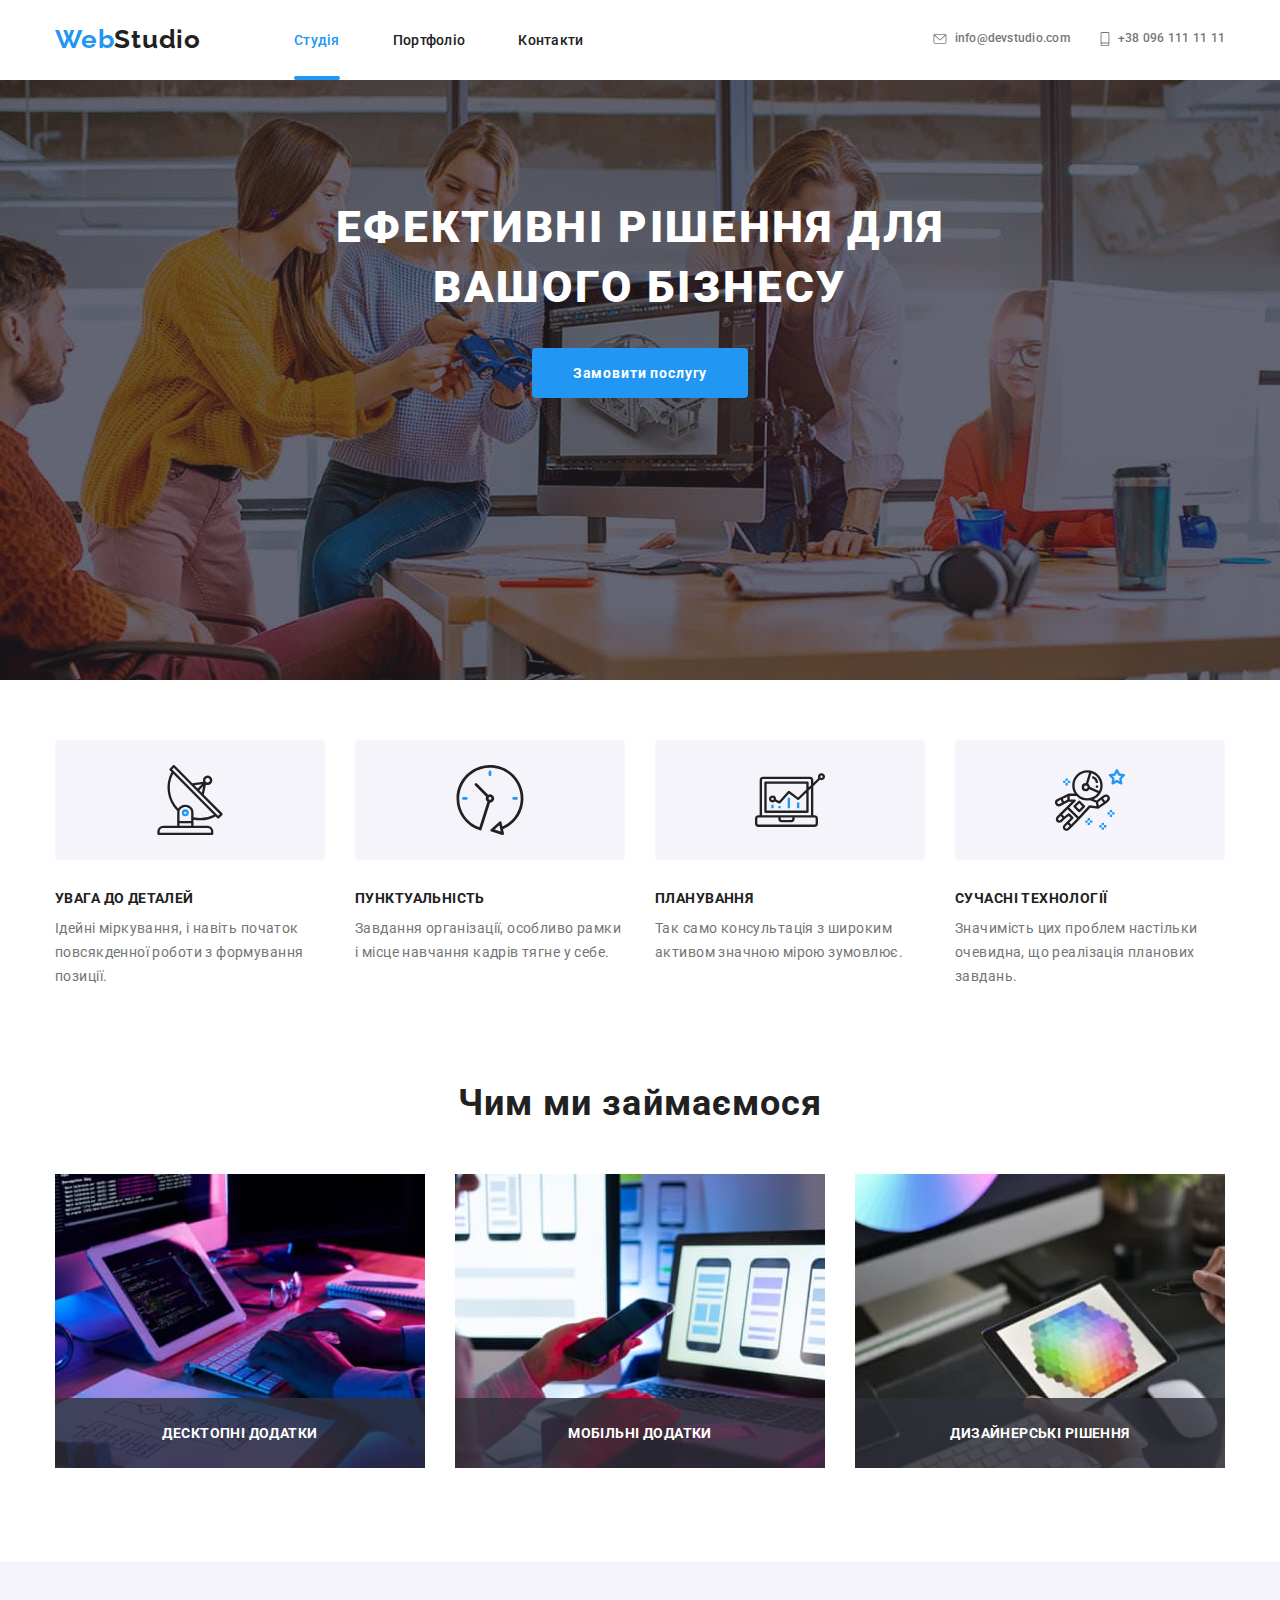
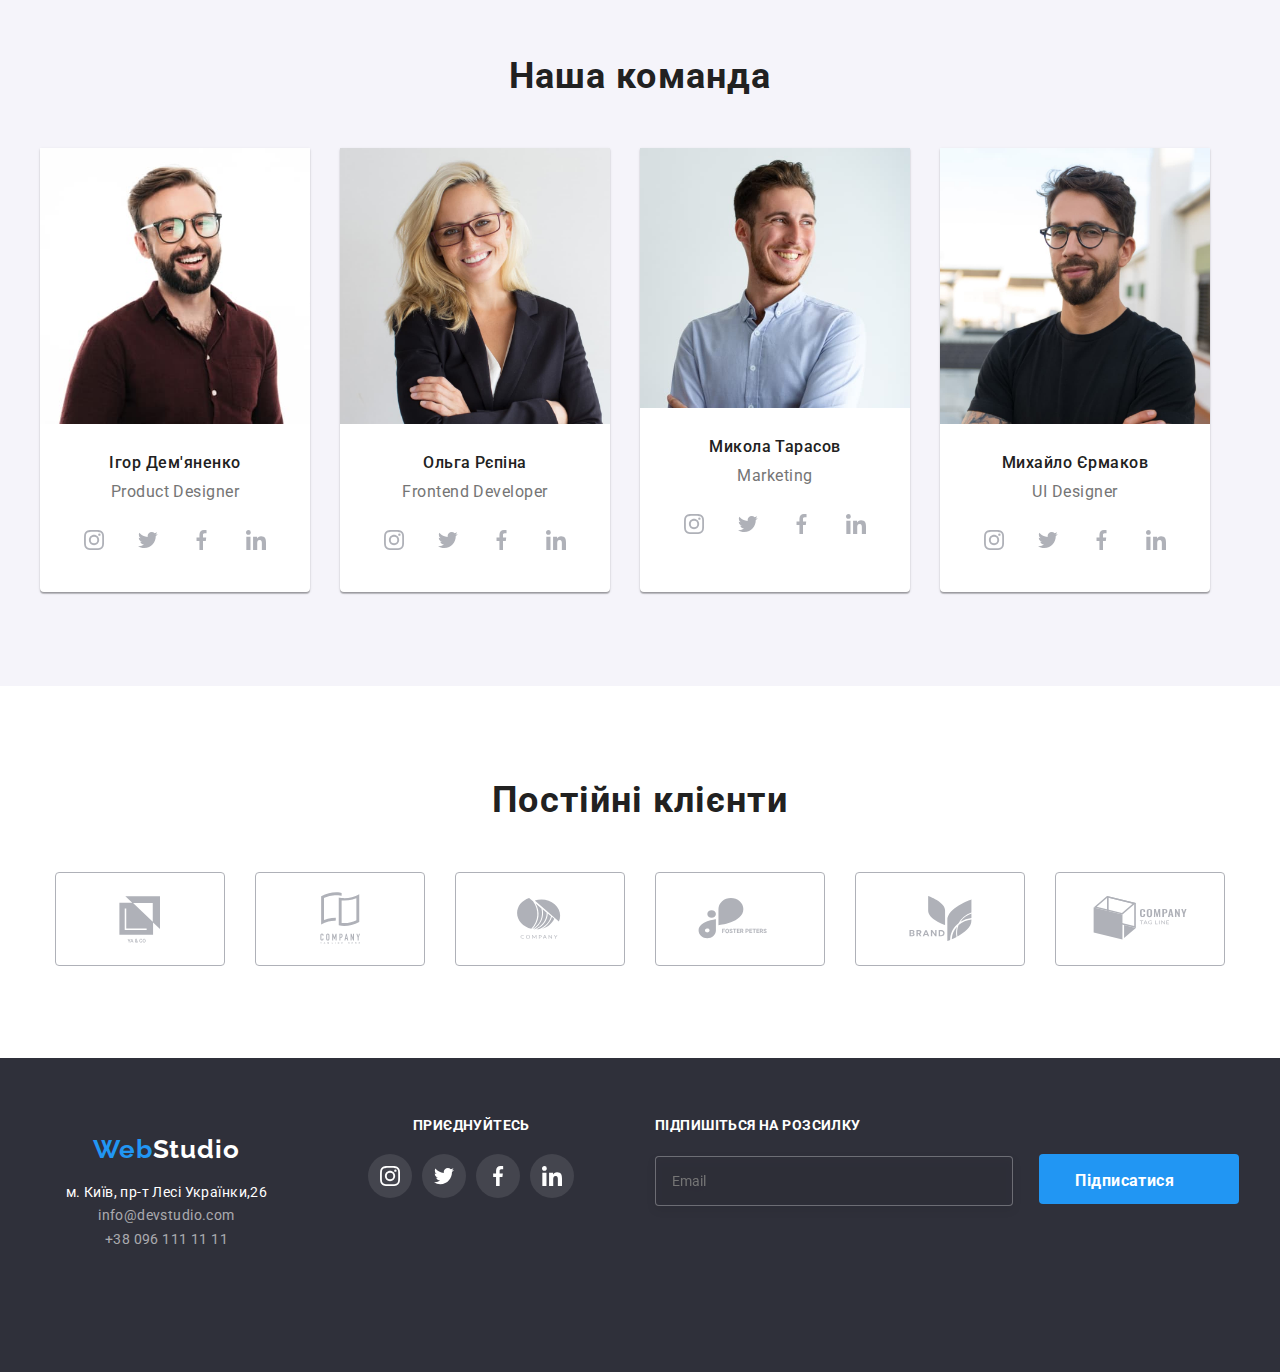
==== commit ef881305: "plane" ====
--- a/index.html
+++ b/index.html
@@ -510,7 +510,9 @@
               Погоджуюся з розсилкою та приймаю <a class="modal__privasy-agreemant" href=""> Умови договору</a>
             </label>
             <div class="modal__button-submit">
-              <button class="submit" type="submit">Відправити</button>
+              <button class="submit" type="submit">Відправити
+
+              </button>
             </div>
           </div>
         </form>
@@ -585,7 +587,7 @@
         </label>
         <button class="footer-form__button-subscribe" type="submit">Підписатися
           <svg width="24" height="24">
-            <use class="footer__plane" href="./images/plane.svg"></use>
+            <use class="footer__plane" href="./images/form-icons/symbol-defs_plane.svg#plane"></use>
           </svg>
         </button>
       </div>
--- a/css/main.min.css
+++ b/css/main.min.css
@@ -1 +1 @@
-.visually-hidden{position:absolute;white-space:nowrap;width:1px;height:1px;overflow:hidden;border:0;padding:0;clip:rect(0 0 0 0);-webkit-clip-path:inset(50%);clip-path:inset(50%);margin:-1px}html{-webkit-box-sizing:border-box;box-sizing:border-box}*,*::before,*::after{-webkit-box-sizing:inherit;box-sizing:inherit}ul{padding:0;list-style:none;margin:0}img{display:block;width:100%;height:auto}address{font-style:normal}h1,h2,h3,h4,h5,h6,p{margin-top:0;margin-bottom:0}body{font-family:Roboto,sans-serif;color:#212121;background-color:#fff;letter-spacing:.03em;font-size:14px}.body.is-open{overflow:hidden}.list{list-style:none;margin:0}.link{text-decoration:none}.flex-container{display:-webkit-box;display:-ms-flexbox;display:flex;-webkit-box-pack:justify;-ms-flex-pack:justify;justify-content:space-between}button{cursor:pointer}a{cursor:pointer;text-decoration:inherit}header{position:relative}.logo{display:block;font-family:Raleway;font-size:26px;font-weight:700;line-height:1.19;letter-spacing:.03em;text-align:left;text-decoration:none}@media screen and (max-width: 480px){.logo{padding-top:16px;padding-bottom:16px}}@media screen and (min-width: 480px){.logo{font-size:24px;padding-top:16px;padding-bottom:16px}}@media screen and (min-width: 768px){.logo{font-size:26px}}@media screen and (min-width: 1170px){.logo{font-size:26px}}.header-portfolio{border-bottom:1px solid #ececec}.header__logo{color:var(--second-half-logo)}.header__logo--blue{color:#2196f3}@media screen and (min-width: 480px){.header__logo{padding-top:16px;padding-bottom:16px;margin-right:auto}}@media screen and (min-width: 768px){.header__logo{padding-top:26px;padding-bottom:26px;margin-right:88px}}@media screen and (min-width: 1170px){.header__logo{padding-top:24px;padding-bottom:25px;margin-right:93px}}.mobile-menu__button .button-menu__icon-cross{display:none}.header-contacts{display:-webkit-box;display:-ms-flexbox;display:flex;padding-bottom:0px;margin-left:auto;margin-top:0;margin-bottom:0;padding-left:0}@media screen and (max-width: 768px){.header-contacts{display:none}}@media screen and (min-width: 768px){.header-contacts{display:block;padding-top:21px;padding-bottom:21px}.header-contacts:not(:last-child){margin-bottom:10px}}@media screen and (min-width: 1170px){.header-contacts{display:-webkit-box;display:-ms-flexbox;display:flex;padding:0}}@media screen and (min-width: 768px)and (max-width: 1169px){.header-contacts__contact-mail{margin-bottom:10px}}@media screen and (min-width: 1170px){.header-contacts__contact-mail{margin-right:30px}}.header-contacts__contact-phone,.header-contacts__contact-mail{display:block;font-weight:500;color:#757575;line-height:1.17;font-size:14px;letter-spacing:.02em;display:-webkit-box;display:-ms-flexbox;display:flex;-webkit-box-align:center;-ms-flex-align:center;align-items:center;-webkit-transition-property:color;transition-property:color;-webkit-transition-duration:250ms;transition-duration:250ms;-webkit-transition-timing-function:cubic-bezier(0.4, 0, 0.2, 1);transition-timing-function:cubic-bezier(0.4, 0, 0.2, 1)}.header-contacts__contact-phone:hover,.header-contacts__contact-phone:focus,.header-contacts__contact-phone:active,.header-contacts__contact-mail:hover,.header-contacts__contact-mail:focus,.header-contacts__contact-mail:active{color:#2196f3}@media screen and (min-width: 768px){.header-contacts__contact-phone,.header-contacts__contact-mail{font-size:12px;line-height:1.16;letter-spacing:.02em}}@media screen and (min-width: 1170px){.header-contacts__contact-phone,.header-contacts__contact-mail{padding-bottom:32px;padding-top:32px}}.header-contacts__mini-icon{width:16px;height:12px;fill:currentColor;margin-right:10px}@media screen and (min-width: 768px){.header-contacts__mini-icon{width:14px;height:10px;margin-right:8px}}.header-contacts__mini-icon--phone{width:12px;height:16px}@media screen and (min-width: 768px){.header-contacts__mini-icon--phone{width:10px;height:14px;margin-right:8px}}.nav{display:-webkit-box;display:-ms-flexbox;display:flex;-webkit-box-pack:justify;-ms-flex-pack:justify;justify-content:space-between}.nav-links{padding-bottom:0px;margin-right:auto;display:-webkit-box;display:-ms-flexbox;display:flex;-webkit-box-pack:start;-ms-flex-pack:start;justify-content:flex-start;-webkit-box-align:center;-ms-flex-align:center;align-items:center;margin-top:0;margin-bottom:0;display:none}@media screen and (min-width: 768px){.nav-links{display:-webkit-box;display:-ms-flexbox;display:flex}}.nav-links__item--current{position:relative}.nav-links__link.nav-links__item--current{color:#2196f3}.nav-links__item:not(:last-child){margin-right:50px}@media screen and (min-width: 768px){.nav-links__item:not(:last-child){margin-right:53px}}.nav-links__item--current::after{content:"";position:absolute;bottom:0;left:0;width:100%;border-bottom:4px solid #2196f3;border-radius:2px}.nav-links__link{display:block;font-weight:500;padding-top:32px;padding-bottom:32px;color:#212121;line-height:1.17;font-size:14px;letter-spacing:.02em;-webkit-transition-property:color;transition-property:color;-webkit-transition-duration:250ms;transition-duration:250ms;-webkit-transition-timing-function:cubic-bezier(0.4, 0, 0.2, 1);transition-timing-function:cubic-bezier(0.4, 0, 0.2, 1);text-decoration:none}.nav-links__link:hover,.nav-links__link:active,.nav-links__link:focus{color:#2196f3}.section-title{margin-bottom:50px;color:var(--title-color);font-weight:700;font-size:36px;line-height:1.16;text-align:center;letter-spacing:.03em}@media screen and (max-width: 1169px){.section-title{font-weight:700;font-size:28px;line-height:1.17;text-align:center;letter-spacing:.03em;margin-bottom:30px}}.section{padding-top:94px;padding-bottom:94px}@media screen and (max-width: 1199px){.section{padding-top:60px;padding-bottom:60px}}.container{width:100%;margin:0 auto;padding-left:15px;padding-right:15px}@media screen and (min-width: 480px){.container{width:480px}}@media screen and (min-width: 768px){.container{width:768px}}@media screen and (min-width: 1170px){.container{width:1200px}}.footer__logo{display:block;color:#fff}@media screen and (max-width: 1199px){.footer__logo{padding:0;margin-bottom:20px}}.footer__logo--blue{color:#2196f3}.footer__set-container{display:-webkit-box;display:-ms-flexbox;display:flex;-webkit-box-orient:vertical;-webkit-box-direction:normal;-ms-flex-direction:column;flex-direction:column;-webkit-box-align:center;-ms-flex-align:center;align-items:center}@media screen and (min-width: 480px){.footer__set-container{margin-bottom:60px}}@media screen and (max-width: 480px){.footer__set-container{margin-bottom:60px}}@media screen and (min-width: 1170px){.footer__set-container{margin-right:0}}.footer{background-color:#2f303a;padding-top:60px;padding-bottom:60px}@media screen and (min-width: 1200px){.footer{display:-webkit-box;display:-ms-flexbox;display:flex}}@media screen and (min-width: 480px){.footer__multi-block{display:-webkit-box;display:-ms-flexbox;display:flex;-webkit-box-pack:center;-ms-flex-pack:center;justify-content:center;-webkit-box-orient:vertical;-webkit-box-direction:normal;-ms-flex-direction:column;flex-direction:column}}@media screen and (min-width: 768px)and (max-width: 1199){.footer__multi-block{display:-webkit-box;display:-ms-flexbox;display:flex;-ms-flex-wrap:wrap;flex-wrap:wrap;-webkit-box-orient:horizontal;-webkit-box-direction:normal;-ms-flex-direction:row;flex-direction:row;-ms-flex-pack:distribute;justify-content:space-around}}@media screen and (min-width: 1200px){.footer__multi-block{-ms-flex-pack:distribute;justify-content:space-around;display:-webkit-box;display:-ms-flexbox;display:flex;-webkit-box-orient:horizontal;-webkit-box-direction:normal;-ms-flex-direction:row;flex-direction:row}}.footer-form__container{width:100%;text-align:center}@media screen and (min-width: 1170px){.footer-form__container{display:-webkit-box;display:-ms-flexbox;display:flex;-webkit-box-orient:horizontal;-webkit-box-direction:normal;-ms-flex-direction:row;flex-direction:row;-webkit-box-align:baseline;-ms-flex-align:baseline;align-items:baseline}}.footer-form__input{width:100%;height:50px;color:rgba(255,255,255,.3);background-color:rgba(47,48,58,.4);border:1px solid rgba(255,255,255,.3);-webkit-filter:drop-shadow(0px 4px 4px rgba(0, 0, 0, 0.15));filter:drop-shadow(0px 4px 4px rgba(0, 0, 0, 0.15));border-radius:4px;outline:none;padding-left:16px;margin-bottom:20px;-webkit-transition:border-color 250ms cubic-bezier(0.4, 0.84, 0.44, 1);transition:border-color 250ms cubic-bezier(0.4, 0.84, 0.44, 1)}@media screen and (min-width: 480px){.footer-form__input{width:450px}}@media screen and (min-width: 1170px){.footer-form__input{max-width:358px}}.footer-form__input:hover,.footer-form__input:active,.footer-form__input:focus{border:1px solid #2196f3}.footer-form__button-subscribe{display:block;position:relative;height:50px;width:200px;margin:0 auto;background-color:#2196f3;border-radius:4px;color:#fff;border:none;cursor:pointer;font-weight:700;font-size:16px;line-height:1.8;letter-spacing:.03em}@media screen and (min-width: 480px){.footer-form__button-subscribe{max-width:200px;max-height:50px}}.footer-form__button-subscribe::after{content:"";display:-webkit-box;display:-ms-flexbox;display:flex;width:24px;height:24px;background-image:url("../../images/form-icons/symbol-defs#plane.svg#plane");margin-left:12px}.footer-form__heading{font-family:"Roboto";font-style:normal;font-weight:700;font-size:14px;line-height:1.14;letter-spacing:.03em;text-transform:uppercase;margin-bottom:20px;text-align:center;color:#fff}@media screen and (min-width: 1170px){.footer-form__heading{text-align:left}}@media screen and (min-width: 480px){.footer-socials__container{margin-bottom:60px}}@media screen and (max-width: 480px){.footer-socials__container{margin-bottom:60px}}.footer-socials__button{display:-webkit-box;display:-ms-flexbox;display:flex;-webkit-box-align:center;-ms-flex-align:center;align-items:center;-webkit-box-pack:center;-ms-flex-pack:center;justify-content:center;border:none;width:44px;height:44px;border-radius:50%;background-color:rgba(255,255,255,.1019607843);-webkit-transition-property:background-color;transition-property:background-color;-webkit-transition-duration:250ms;transition-duration:250ms;-webkit-transition-timing-function:cubic-bezier(0.4, 0, 0.2, 1);transition-timing-function:cubic-bezier(0.4, 0, 0.2, 1)}.footer-socials__button:hover,.footer-socials__button:active,.footer-socials__button:focus{background-color:accent-color}.footer-socials>li+li{padding-left:10px}.footer__plane{width:24px;height:24px}.address-links__map{color:#fff;font-size:14px;line-height:1.7;letter-spacing:.03em;-webkit-transition-property:color;transition-property:color;-webkit-transition-duration:250ms;transition-duration:250ms;-webkit-transition-timing-function:cubic-bezier(0.4, 0, 0.2, 1);transition-timing-function:cubic-bezier(0.4, 0, 0.2, 1)}.address-links__map:hover,.address-links__map:active,.address-links__map:focus{color:#2196f3}.address{font-style:normal;text-align:center}.address-links__contact{color:rgba(255,255,255,.6);font-size:14px;line-height:1.7;letter-spacing:.03em;-webkit-transition-property:color;transition-property:color;-webkit-transition-duration:250ms;transition-duration:250ms;-webkit-transition-timing-function:cubic-bezier(0.4, 0, 0.2, 1);transition-timing-function:cubic-bezier(0.4, 0, 0.2, 1)}.address-links__contact:hover,.address-links__contact:active,.address-links__contact:focus{color:#2196f3}.address-links__item{margin-bottom:0;margin-right:0;margin-left:0}@media screen and (max-width: 767px){.address-links__item{margin-top:9px}}.footer-socails__heading{font-family:"Roboto";font-style:normal;font-weight:700;font-size:14px;line-height:1.14;letter-spacing:.03em;text-transform:uppercase;margin-bottom:20px;text-align:center;color:#fff}.footer-socials{display:-webkit-box;display:-ms-flexbox;display:flex;-webkit-box-pack:center;-ms-flex-pack:center;justify-content:center}.footer-socials>li+li{padding-left:10px}.footer-socials__icon{width:20px;height:20px;fill:#fff}.footer-socials__button{display:-webkit-box;display:-ms-flexbox;display:flex;-webkit-box-align:center;-ms-flex-align:center;align-items:center;-webkit-box-pack:center;-ms-flex-pack:center;justify-content:center;border:none;width:44px;height:44px;border-radius:50%;background-color:rgba(255,255,255,.1019607843);-webkit-transition-property:background-color;transition-property:background-color;-webkit-transition-duration:250ms;transition-duration:250ms;-webkit-transition-timing-function:cubic-bezier(0.4, 0, 0.2, 1);transition-timing-function:cubic-bezier(0.4, 0, 0.2, 1)}.footer-socials__button:hover,.footer-socials__button:active,.footer-socials__button:focus{background-color:#2196f3}.card-metha{border:1px solid #eee;border-top:none;padding-top:20px;padding-bottom:20px;padding-right:24px;padding-left:24px}.card-metha__subtitle{font-size:16px;color:#757575;line-height:1.87;margin-top:0;margin-bottom:0;letter-spacing:.03em}.card-metha__titel{color:#212121;font-weight:700;font-size:18px;line-height:2;letter-spacing:.06em}.hero .hero-title{letter-spacing:.06em;margin:0 auto;color:#fff;font-weight:900;font-size:24px;margin-bottom:30px;line-height:1.36;text-transform:uppercase;text-align:center}@media screen and (min-width: 480px){.hero .hero-title{max-width:360px;max-height:84px;font-size:26px;line-height:1.6;letter-spacing:.06em;color:#fff}}@media screen and (min-width: 768px){.hero .hero-title{max-width:360px;max-height:84px;font-size:26px;line-height:1.6;letter-spacing:.06em;color:#fff}}@media screen and (min-width: 1170px){.hero .hero-title{min-width:696px;max-height:120px;font-size:44px;line-height:1.36;letter-spacing:.06em;color:#fff}}.hero{padding:118px 0px;text-align:center;height:400px;background-repeat:no-repeat;background-size:cover;margin:0 auto;background-image:-webkit-gradient(linear, left bottom, left top, from(rgba(47, 48, 58, 0.4)), to(rgba(47, 48, 58, 0.4))),url("../images/header-overlay-phone.jpg");background-image:linear-gradient(to top, rgba(47, 48, 58, 0.4), rgba(47, 48, 58, 0.4)),url("../images/header-overlay-phone.jpg");background-color:#2f303a}@media screen and (max-width: 479px)and (min-device-pixel-ratio: 2),screen and (max-width: 479px)and (-webkit-min-device-pixel-ratio: 2),screen and (max-width: 479px)and (min-resolution: 192dpi),screen and (max-width: 479px)and (min-resolution: 2dppx){.hero{background-image:-webkit-gradient(linear, left bottom, left top, from(rgba(47, 48, 58, 0.4)), to(rgba(47, 48, 58, 0.4))),url("../images/header-mobile-overlay-2x.jpg");background-image:linear-gradient(to top, rgba(47, 48, 58, 0.4), rgba(47, 48, 58, 0.4)),url("../images/header-mobile-overlay-2x.jpg")}}@media screen and (min-width: 480px){.hero{max-width:480px;height:400px;background-image:-webkit-gradient(linear, left bottom, left top, from(rgba(47, 48, 58, 0.4)), to(rgba(47, 48, 58, 0.4))),url("../images/header-overlay-phone.jpg");background-image:linear-gradient(to top, rgba(47, 48, 58, 0.4), rgba(47, 48, 58, 0.4)),url("../images/header-overlay-phone.jpg");background-size:contain;background-position:center;overflow:hidden}}@media screen and (min-width: 480px)and (min-device-pixel-ratio: 2),screen and (min-width: 480px)and (-webkit-min-device-pixel-ratio: 2),screen and (min-width: 480px)and (min-resolution: 192dpi),screen and (min-width: 480px)and (min-resolution: 2dppx){.hero{background-image:-webkit-gradient(linear, left bottom, left top, from(rgba(47, 48, 58, 0.4)), to(rgba(47, 48, 58, 0.4))),url("../images/header-mobile-overlay-2x.jpg");background-image:linear-gradient(to top, rgba(47, 48, 58, 0.4), rgba(47, 48, 58, 0.4)),url("../images/header-mobile-overlay-2x.jpg")}}@media screen and (min-width: 768px){.hero{max-width:768px;height:400px;background-image:-webkit-gradient(linear, left bottom, left top, from(rgba(47, 48, 58, 0.4)), to(rgba(47, 48, 58, 0.4))),url("../images/header-overlay-tablet.jpg");background-image:linear-gradient(to top, rgba(47, 48, 58, 0.4), rgba(47, 48, 58, 0.4)),url("../images/header-overlay-tablet.jpg");background-size:contain;background-position:center;overflow:hidden}}@media screen and (min-width: 768px)and (min-device-pixel-ratio: 2),screen and (min-width: 768px)and (-webkit-min-device-pixel-ratio: 2),screen and (min-width: 768px)and (min-resolution: 192dpi),screen and (min-width: 768px)and (min-resolution: 2dppx){.hero{background-image:-webkit-gradient(linear, left bottom, left top, from(rgba(47, 48, 58, 0.4)), to(rgba(47, 48, 58, 0.4))),url("../images/header-overlay-tablet-2x.jpg");background-image:linear-gradient(to top, rgba(47, 48, 58, 0.4), rgba(47, 48, 58, 0.4)),url("../images/header-overlay-tablet-2x.jpg")}}@media screen and (min-width: 1170px){.hero{max-width:1600px;height:600px;background-image:-webkit-gradient(linear, left bottom, left top, from(rgba(47, 48, 58, 0.4)), to(rgba(47, 48, 58, 0.4))),url("../images/overlay.jpg");background-image:linear-gradient(to top, rgba(47, 48, 58, 0.4), rgba(47, 48, 58, 0.4)),url("../images/overlay.jpg");background-size:cover;overflow:hidden}}@media screen and (min-width: 1170px)and (min-device-pixel-ratio: 2),screen and (min-width: 1170px)and (-webkit-min-device-pixel-ratio: 2),screen and (min-width: 1170px)and (min-resolution: 192dpi),screen and (min-width: 1170px)and (min-resolution: 2dppx){.hero{background-image:-webkit-gradient(linear, left bottom, left top, from(rgba(47, 48, 58, 0.4)), to(rgba(47, 48, 58, 0.4))),url("../images/header-overlay-desktop-2x.jpg");background-image:linear-gradient(to top, rgba(47, 48, 58, 0.4), rgba(47, 48, 58, 0.4)),url("../images/header-overlay-desktop-2x.jpg")}}.hero__button--secondary{padding:10px 32px;background-color:#2196f3;color:#fff;line-height:1.87;font-weight:700;min-width:216px;text-align:center;letter-spacing:.06em;border:#2196f3;border-radius:4px}@media screen and (min-width: 480px){.hero__button--secondary{width:200px;height:50px}}@media screen and (min-width: 768px){.hero__button--secondary{width:200px;height:50px}}@media screen and (min-width: 1170px){.hero__button--secondary{width:216px;height:50px}}.section-features{padding-top:60px;padding-bottom:94px}@media screen and (max-width: 1169px){.section-features{padding-top:60px;padding-bottom:60px}}.features__subtitle{color:#757575;font-weight:400;font-size:14px;line-height:1.7;padding:0px 0px;margin:0px 0px;letter-spacing:.03em}@media screen and (min-width: 480px){.features__subtitle{width:480px}}@media screen and (min-width: 768px){.features__subtitle{width:354px}}@media screen and (min-width: 1170px){.features__subtitle{width:270px}}.features__title{font-size:14px;line-height:1.14;text-transform:uppercase;margin-bottom:10px;color:#212121;line-height:1.2;letter-spacing:.03em;font-weight:700}@media screen and (max-width: 767px){.features__title{display:-webkit-box;display:-ms-flexbox;display:flex;-webkit-box-pack:center;-ms-flex-pack:center;justify-content:center}}@media screen and (min-width: 768px){.features__title{width:270px}}@media screen and (min-width: 1170px){.features__title{text-align:left}}.features__pictures-list{padding:0}@media screen and (min-width: 768px){.features__pictures-list{gap:30px;display:-webkit-box;display:-ms-flexbox;display:flex;-ms-flex-wrap:wrap;flex-wrap:wrap}}@media screen and (min-width: 1170px){.features__pictures-list{display:-webkit-box;display:-ms-flexbox;display:flex;gap:30px}}@media screen and (max-width: 767px){.pictures-list__item:not(:last-child){margin-bottom:30px}}@media screen and (min-width: 768px){.pictures-list__item:not(:last-child){width:354px}}@media screen and (min-width: 1170px){.pictures-list__item:not(:last-child){width:270px}}.pictures-list__item::before{content:"";display:block;height:120px;background-color:#f5f4fa;border-radius:4px;margin-bottom:30px;background-repeat:no-repeat;background-position:center;background-size:70px}@media screen and (min-width: 480px){.pictures-list__item::before{width:100%}}@media screen and (min-width: 768px){.pictures-list__item::before{width:354px}}@media screen and (min-width: 1170px){.pictures-list__item::before{max-width:270px}}.weather-radar::before{background-image:url(../images/features/antenna.svg)}.clock::before{background-image:url(../images/features/clock.svg)}.laptop::before{background-image:url(../images/features/diagram.svg)}.spaceman::before{background-image:url(../images/features/astronaut.svg)}.team{background-color:#f5f4fa}.team-members{gap:30px;margin:0;padding:0}@media screen and (min-width: 768px){.team-members{gap:30px;display:-webkit-box;display:-ms-flexbox;display:flex}}@media screen and (min-width: 768px)and (max-width: 1170px){.team-members{-ms-flex-wrap:wrap;flex-wrap:wrap}}@media screen and (min-width: 1170px){.team-members{display:-webkit-box;display:-ms-flexbox;display:flex;margin-left:-15px;margin-right:-15px}}@media screen and (max-width: 480px){.team-members__worker:not(:last-child){margin-bottom:30px}}.team-members__worker{background:#fff;border-radius:0px 0px 4px 4px;-webkit-box-shadow:0px 1px 3px rgba(0,0,0,.12),0px 1px 1px rgba(0,0,0,.14),0px 2px 1px rgba(0,0,0,.2);box-shadow:0px 1px 3px rgba(0,0,0,.12),0px 1px 1px rgba(0,0,0,.14),0px 2px 1px rgba(0,0,0,.2)}@media screen and (min-width: 480px){.team-members__worker{width:450px}}@media screen and (min-width: 768px){.team-members__worker{width:354px}}@media screen and (min-width: 1170px){.team-members__worker{width:270px}}.team-card{padding:30px}.team-card__heading{margin-bottom:10px;font-weight:500;font-size:16px;line-height:1.18;letter-spacing:.03em;text-align:center;color:#212121}.team-card__job{color:#757575;font-size:16px;line-height:1.18;letter-spacing:.03em;text-align:center}.card-button>li+li{padding-left:10px}.card-button{display:-webkit-box;display:-ms-flexbox;display:flex;-webkit-box-pack:center;-ms-flex-pack:center;justify-content:center;-webkit-box-align:center;-ms-flex-align:center;align-items:center;margin-top:16px}.card-button__link{border:none;width:44px;height:44px;border-radius:50%;color:#afb1b8;display:-webkit-box;display:-ms-flexbox;display:flex;-webkit-box-pack:center;-ms-flex-pack:center;justify-content:center;-webkit-box-align:center;-ms-flex-align:center;align-items:center;-webkit-transition-property:background-color,color;transition-property:background-color,color;-webkit-transition-duration:250ms;transition-duration:250ms;-webkit-transition-timing-function:cubic-bezier(0.4, 0, 0.2, 1);transition-timing-function:cubic-bezier(0.4, 0, 0.2, 1)}.card-button__link:hover,.card-button__link:active,.card-button__link:focus{background-color:#2196f3;color:#fff}.card-button__icon{width:20px;height:20px;fill:currentColor}.section-work{padding-top:0;padding-left:0;padding-bottom:94px}@media screen and (max-width: 1170px){.section-work{padding-bottom:60px;display:none}}.work{display:-webkit-box;display:-ms-flexbox;display:flex}.work__item:not(:last-child){margin-right:30px}.work__item{width:370px;position:relative}.work__text{-webkit-box-pack:center;-ms-flex-pack:center;justify-content:center;-webkit-box-align:center;-ms-flex-align:center;align-items:center;display:-webkit-box;display:-ms-flexbox;display:flex;position:absolute;bottom:0;color:#fff;font-weight:700;text-transform:uppercase;height:70px;width:100%;background-color:rgba(47,48,58,.8)}.clients{gap:30px}@media screen and (min-width: 480px){.clients{-webkit-box-pack:center;-ms-flex-pack:center;justify-content:center;display:-webkit-box;display:-ms-flexbox;display:flex;-ms-flex-wrap:wrap;flex-wrap:wrap;-ms-flex-preferred-size:calc((100% - 60px)/2);flex-basis:calc((100% - 60px)/2)}}@media screen and (min-width: 1170px){.clients{display:-webkit-box;display:-ms-flexbox;display:flex}}.clients__image{height:92px}@media screen and (min-width: 480px){.clients__image{max-width:210px}}@media screen and (min-width: 1170px){.clients__image{max-width:170px}}.clients__link{display:-webkit-box;display:-ms-flexbox;display:flex;-webkit-box-pack:center;-ms-flex-pack:center;justify-content:center;fill:#afb1b8;border:1px solid #afb1b8;border-radius:4px;-webkit-transition-property:background-color,fill;transition-property:background-color,fill;-webkit-transition-duration:250ms;transition-duration:250ms;-webkit-transition-timing-function:cubic-bezier(0.4, 0, 0.2, 1);transition-timing-function:cubic-bezier(0.4, 0, 0.2, 1)}@media screen and (min-width: 480px){.clients__link{max-width:210px}}.clients__link:hover,.clients__link:active,.clients__link:focus{fill:#2196f3;border-color:#2196f3}@media screen and (max-width: 479px){.clients__item:not(:last-child){margin-bottom:30px}}.clients__item{height:92px;width:170px}@media screen and (max-width: 479px){.clients__item{margin-top:0;width:50%;margin:0 auto}}.backdrop.is-hidden{pointer-events:none;opacity:0;visibility:hidden}.backdrop{position:fixed;width:100%;height:100%;top:0;left:0;-webkit-transition:opacity 250ms cubic-bezier(0.4, 0.84, 0.44, 1),visibility 250ms cubic-bezier(0.4, 0.84, 0.44, 1);transition:opacity 250ms cubic-bezier(0.4, 0.84, 0.44, 1),visibility 250ms cubic-bezier(0.4, 0.84, 0.44, 1);background-color:rgba(0,0,0,.2)}.modal{position:absolute;top:50%;left:50%;-webkit-transform:translate(-50%, -50%);transform:translate(-50%, -50%);border-radius:4px;background-color:#fff;overflow-y:scroll;z-index:999;overflow-y:scroll}@media screen and (max-width: 479px){.modal{width:300px;height:700px}}@media screen and (min-width: 480px){.modal{width:450px;height:609px}}@media screen and (min-width: 1170px){.modal{width:528px;height:581px;overflow:hidden}}@media screen and (min-width: 768px)and (max-width: 1169px){.modal{width:450px}}.modal__button-close{position:absolute;display:-webkit-box;display:-ms-flexbox;display:flex;-webkit-box-align:center;-ms-flex-align:center;align-items:center;-webkit-box-pack:center;-ms-flex-pack:center;justify-content:center;top:9px;right:9px;width:30px;height:30px;border-radius:50%;border:1px solid rgba(0,0,0,.1);cursor:pointer;-webkit-transition:fill 250ms cubic-bezier(0.4, 0.84, 0.44, 1);transition:fill 250ms cubic-bezier(0.4, 0.84, 0.44, 1);background-color:#fff;z-index:10000}.modal__button-close:hover .modal__close-icon,.modal__button-close:active .modal__close-icon,.modal__button-close:focus .modal__close-icon{fill:#2196f3;border-color:rgba(0,0,0,.1)}.modal__close-icon{width:11px;height:11px;fill:#000;-webkit-transition:fill 250ms cubic-bezier(0.4, 0.84, 0.44, 1);transition:fill 250ms cubic-bezier(0.4, 0.84, 0.44, 1)}.modal__heading{font-weight:700;font-size:20px;line-height:23px;text-align:center;letter-spacing:.03em;color:#212121;margin-bottom:12px}.modal__label{color:#757575;font-weight:400;font-size:12px;line-height:14px;letter-spacing:.01em;margin-bottom:4px}.modal-container{display:-webkit-box;display:-ms-flexbox;display:flex;-webkit-box-orient:vertical;-webkit-box-direction:normal;-ms-flex-direction:column;flex-direction:column;-webkit-box-pack:center;-ms-flex-pack:center;justify-content:center;position:relative;padding:40px}.modal__input-icon{position:relative;margin-bottom:10px}.modal-input{width:100%;height:40px;padding-left:42px;border:1px solid rgba(33,33,33,.2);border-radius:4px;-webkit-transition:border-color 250ms cubic-bezier(0.4, 0.84, 0.44, 1);transition:border-color 250ms cubic-bezier(0.4, 0.84, 0.44, 1);outline:rgba(0,0,0,0)}.modal-input:hover,.modal-input:active,.modal-inpu:focus{border-color:#2196f3}.icon-person,.icon-phone,.icon-envelope{position:absolute;width:12px;height:12px;top:14px;left:15px}.modal-input:focus+.modal-input__entire-icon{fill:#2196f3}.modal-input__entire-icon{width:12px;height:12px;-webkit-transition:fill 250ms cubic-bezier(0.4, 0.84, 0.44, 1);transition:fill 250ms cubic-bezier(0.4, 0.84, 0.44, 1)}.modal__button-submit{display:-webkit-box;display:-ms-flexbox;display:flex;-webkit-box-pack:center;-ms-flex-pack:center;justify-content:center;-webkit-box-align:center;-ms-flex-align:center;align-items:center;margin-top:30px}.modal__comment{font-weight:400;font-size:12px;line-height:1.16;letter-spacing:.01em;resize:none;width:100%;height:120px;margin-bottom:20px;border:1px solid rgba(33,33,33,.2);border-radius:4px;-webkit-transition:border-color 250ms cubic-bezier(0.4, 0.84, 0.44, 1);transition:border-color 250ms cubic-bezier(0.4, 0.84, 0.44, 1);padding:12px 15px;outline:rgba(0,0,0,0)}@media screen and (min-width: 480px){.modal__comment{width:100%}}@media screen and (max-width: 480px){.modal__comment{width:100%}}.modal__comment:hover,.modal__comment:active,.modal__comment:focus{border-color:#2196f3}.modal__comment::-webkit-input-placeholder{color:rgba(117,117,117,.5)}.modal__comment::-moz-placeholder{color:rgba(117,117,117,.5)}.modal__comment:-ms-input-placeholder{color:rgba(117,117,117,.5)}.modal__comment::-ms-input-placeholder{color:rgba(117,117,117,.5)}.modal__comment::placeholder{color:rgba(117,117,117,.5)}.modal__checkbox-label{display:-webkit-box;display:-ms-flexbox;display:flex;-webkit-box-align:center;-ms-flex-align:center;align-items:center;-webkit-box-pack:center;-ms-flex-pack:center;justify-content:center;font-weight:400;font-size:14px;line-height:1.7;letter-spacing:.03em;color:#757575}@media screen and (min-width: 480px){.modal__checkbox-label{font-size:12px}}.modal__privasy-agreemant{color:#2196f3;text-decoration:underline;margin-left:8px}.modal__checkbox{position:absolute;white-space:nowrap;width:1px;height:1px;margin:-1px;overflow:hidden;border:0;padding:0;clip:rect(0 0 0 0);-webkit-clip-path:inset(50%);clip-path:inset(50%)}.modal__checkbox-icon{content:"";display:inline-block;width:16px;height:15px;border:2px solid #212121;border-radius:2px;margin-right:7px}.modal__checkbox:checked~.modal__checkbox-icon{background-color:#2196f3;background-image:url("../images/checkbox/checked.svg");background-repeat:no-repeat;background-position:center;background-origin:border-box;border-radius:2px;border:rgba(0,0,0,0)}.modal__button-submit{display:-webkit-box;display:-ms-flexbox;display:flex;-webkit-box-pack:center;-ms-flex-pack:center;justify-content:center;-webkit-box-align:center;-ms-flex-align:center;align-items:center;margin-top:30px}.modal__button-submit .submit{width:200px;height:50px;background:#2196f3;-webkit-box-shadow:0px 4px 4px rgba(0,0,0,.15);box-shadow:0px 4px 4px rgba(0,0,0,.15);border-radius:4px;border:none;font-weight:700;font-size:16px;line-height:1.87;-webkit-box-align:center;-ms-flex-align:center;align-items:center;text-align:center;letter-spacing:.06em;color:#fff}.filter{margin-bottom:50px;display:-webkit-box;display:-ms-flexbox;display:flex;-webkit-box-pack:center;-ms-flex-pack:center;justify-content:center}@media screen and (max-width: 479px){.filter{width:100%;-ms-flex-wrap:wrap;flex-wrap:wrap;row-gap:15px;-webkit-box-pack:start;-ms-flex-pack:start;justify-content:flex-start}}@media screen and (min-width: 480px){.filter{width:100%;-ms-flex-wrap:wrap;flex-wrap:wrap;row-gap:15px;-webkit-box-pack:start;-ms-flex-pack:start;justify-content:flex-start}}@media screen and (min-width: 768px){.filter{display:-webkit-box;display:-ms-flexbox;display:flex;-webkit-box-pack:center;-ms-flex-pack:center;justify-content:center;margin-bottom:50px}}.filter__button-primary{font-family:inherit;background-color:#f5f4fa;color:#212121;font-weight:500;font-size:16px;line-height:1.6;padding:6px 22px;text-align:center;min-width:73px;text-align:center;letter-spacing:.03em;border-radius:4px;border:1px solid rgba(0,0,0,0);-webkit-transition:background-color 250ms cubic-bezier(0.4, 0.84, 0.44, 1),color 250ms cubic-bezier(0.4, 0.84, 0.44, 1),-webkit-box-shadow 250ms cubic-bezier(0.4, 0.84, 0.44, 1);transition:background-color 250ms cubic-bezier(0.4, 0.84, 0.44, 1),color 250ms cubic-bezier(0.4, 0.84, 0.44, 1),-webkit-box-shadow 250ms cubic-bezier(0.4, 0.84, 0.44, 1);transition:background-color 250ms cubic-bezier(0.4, 0.84, 0.44, 1),color 250ms cubic-bezier(0.4, 0.84, 0.44, 1),box-shadow 250ms cubic-bezier(0.4, 0.84, 0.44, 1);transition:background-color 250ms cubic-bezier(0.4, 0.84, 0.44, 1),color 250ms cubic-bezier(0.4, 0.84, 0.44, 1),box-shadow 250ms cubic-bezier(0.4, 0.84, 0.44, 1),-webkit-box-shadow 250ms cubic-bezier(0.4, 0.84, 0.44, 1)}.filter__button-primary:hover,.filter__button-primary:active,.filter__button-primary:focus{background-color:#2196f3;color:#fff;-webkit-box-shadow:0px 3px 1px rgba(0,0,0,.1),0px 1px 2px rgba(0,0,0,.08),0px 2px 2px rgba(0,0,0,.12);box-shadow:0px 3px 1px rgba(0,0,0,.1),0px 1px 2px rgba(0,0,0,.08),0px 2px 2px rgba(0,0,0,.12)}.filter__item:not(:last-child){margin-right:8px}.portfolio{gap:30px;display:-webkit-box;display:-ms-flexbox;display:flex;-ms-flex-wrap:wrap;flex-wrap:wrap}@media screen and (max-width: 479px){.portfolio__item:not(:last-child){margin-bottom:30px}}@media screen and (max-width: 479px){.portfolio__item{width:100%}}@media screen and (min-width: 480px){.portfolio__item{display:-webkit-box;display:-ms-flexbox;display:flex;-ms-flex-wrap:wrap;flex-wrap:wrap;width:354px}}@media screen and (min-width: 1200px){.portfolio__item{-ms-flex-preferred-size:calc(33.3333333333% - 30px);flex-basis:calc(33.3333333333% - 30px)}}.portfolio__card-link:hover .overlay{-webkit-transform:translateY(0);transform:translateY(0);-webkit-transition:250ms cubic-bezier(0.4, 0, 0.2, 1);transition:250ms cubic-bezier(0.4, 0, 0.2, 1)}.portfolio__card-link{font-size:18px;color:#212121;display:block;-webkit-transition-property:-webkit-box-shadow;transition-property:-webkit-box-shadow;transition-property:box-shadow;transition-property:box-shadow, -webkit-box-shadow;-webkit-transition-duration:250ms;transition-duration:250ms;-webkit-transition-timing-function:cubic-bezier(0.4, 0, 0.2, 1);transition-timing-function:cubic-bezier(0.4, 0, 0.2, 1)}.portfolio__card-link:hover,.portfolio__card-link:focus,.portfolio__card-link:active{-webkit-box-shadow:0px 1px 1px rgba(0,0,0,.12),0px 4px 4px rgba(0,0,0,.06),1px 4px 6px rgba(0,0,0,.16);box-shadow:0px 1px 1px rgba(0,0,0,.12),0px 4px 4px rgba(0,0,0,.06),1px 4px 6px rgba(0,0,0,.16)}.thumb{position:relative;overflow:hidden}.thumb__overlay{position:absolute;width:100%;height:100%;top:0;left:0;background-color:rgba(33,150,243,.9);-webkit-transform:translateY(100%);transform:translateY(100%);-webkit-transition:250ms cubic-bezier(0.4, 0, 0.2, 1);transition:250ms cubic-bezier(0.4, 0, 0.2, 1)}.thumb__overlay-text{color:#fff;line-height:1.55;font-size:18px;letter-spacing:.03em;width:322px;height:168px;padding-top:63px;padding-left:24px}.portfolio__card-link:hover .thumb__overlay{-webkit-transform:translateY(0);transform:translateY(0);-webkit-transition:250ms cubic-bezier(0.4, 0, 0.2, 1);transition:250ms cubic-bezier(0.4, 0, 0.2, 1)}.mobile-menu{position:fixed;-webkit-box-orient:vertical;-webkit-box-direction:normal;-ms-flex-direction:column;flex-direction:column;-webkit-box-pack:justify;-ms-flex-pack:justify;justify-content:space-between;padding-top:48px;padding-left:40px;padding-bottom:48px;opacity:0;pointer-events:none;height:100%;top:0;left:0;background-color:#fff;-webkit-box-shadow:0px 4px 8px rgba(0,0,0,.04),0px 2px 4px rgba(0,0,0,.08),0px 1px 3px rgba(0,0,0,.16);box-shadow:0px 4px 8px rgba(0,0,0,.04),0px 2px 4px rgba(0,0,0,.08),0px 1px 3px rgba(0,0,0,.16);z-index:999;width:100%;overflow-y:scroll;-webkit-transition:opacity 250ms cubic-bezier(0.4, 0.84, 0.44, 1);transition:opacity 250ms cubic-bezier(0.4, 0.84, 0.44, 1)}.mobile-menu.is-open{pointer-events:all;opacity:1;display:-webkit-box;display:-ms-flexbox;display:flex}.mobile-menu__nav-links{display:-webkit-box;display:-ms-flexbox;display:flex;-webkit-box-orient:vertical;-webkit-box-direction:normal;-ms-flex-direction:column;flex-direction:column;font-weight:500;font-size:40px;line-height:1.17;text-align:center;letter-spacing:.02em;text-decoration:none;text-align:left;list-style:none}.nav-linksi-list__item:not(:last-child){margin-bottom:35px}.mobile-menu__contacts-item:not(:last-child){margin-bottom:32px}.mobile-menu__nav-link{color:#212121}.mobile-menu__nav-link:hover,.mobile-menu__nav-link:active,.mobile-menu__nav-link:focus{color:#2196f3}.mobile-menu__contacts{display:-webkit-box;display:-ms-flexbox;display:flex;-webkit-box-orient:vertical;-webkit-box-direction:normal;-ms-flex-direction:column;flex-direction:column;margin-bottom:64px}.mobile-menu__contact-phone{font-weight:500;font-size:34px;line-height:1.17;letter-spacing:.02em;color:#757575}.mobile-menu__contact-phone:hover,.mobile-menu__contact-phone:active,.mobile-menu__contact-phone:focus{color:#2196f3}.mobile-menu__contact-mail{font-weight:500;font-size:24px;line-height:1.16;letter-spacing:.02em;color:#757575}.mobile-menu__contact-mail:hover,.mobile-menu__contact-mail:active,.mobile-menu__contact-mail:focus{color:#2196f3}.mobile-menu__container{display:-webkit-box;display:-ms-flexbox;display:flex;-webkit-box-orient:vertical;-webkit-box-direction:normal;-ms-flex-direction:column;flex-direction:column;-webkit-box-pack:justify;-ms-flex-pack:justify;justify-content:space-between}.mobile-menu__nav-link--current{color:#2196f3}.mobile-menu__button{border:none;background-color:#fff;-webkit-transition:fill 250ms cubic-bezier(0.4, 0.84, 0.44, 1);transition:fill 250ms cubic-bezier(0.4, 0.84, 0.44, 1)}.mobile-menu__button:focus,.mobile-menu__button:active{fill:#2196f3}@media screen and (min-width: 768px){.mobile-menu__button{display:none}}.mobile-menu__button--close{position:absolute;top:21px;right:25.33px;border:none;background-color:#fff;-webkit-transition:fill 250ms cubic-bezier(0.4, 0.84, 0.44, 1);transition:fill 250ms cubic-bezier(0.4, 0.84, 0.44, 1)}.mobile-menu__button--close:focus,.mobile-menu__button--close:active{fill:#2196f3}.mobile-menu__social-links{display:-webkit-box;display:-ms-flexbox;display:flex;-ms-flex-wrap:wrap;flex-wrap:wrap;row-gap:5px}.social-links__item:not(:last-child){margin-right:10px;border-right:2px solid rgba(33,33,33,.2)}.social-links__link{color:#2196f3;padding-right:10px;font-weight:500;font-size:18px;line-height:1.22;letter-spacing:.02em}/*# sourceMappingURL=main.min.css.map */+.visually-hidden{position:absolute;white-space:nowrap;width:1px;height:1px;overflow:hidden;border:0;padding:0;clip:rect(0 0 0 0);-webkit-clip-path:inset(50%);clip-path:inset(50%);margin:-1px}html{-webkit-box-sizing:border-box;box-sizing:border-box}*,*::before,*::after{-webkit-box-sizing:inherit;box-sizing:inherit}ul{padding:0;list-style:none;margin:0}img{display:block;width:100%;height:auto}address{font-style:normal}h1,h2,h3,h4,h5,h6,p{margin-top:0;margin-bottom:0}body{font-family:Roboto,sans-serif;color:#212121;background-color:#fff;letter-spacing:.03em;font-size:14px}.body.is-open{overflow:hidden}.list{list-style:none;margin:0}.link{text-decoration:none}.flex-container{display:-webkit-box;display:-ms-flexbox;display:flex;-webkit-box-pack:justify;-ms-flex-pack:justify;justify-content:space-between}button{cursor:pointer}a{cursor:pointer;text-decoration:inherit}header{position:relative}.logo{display:block;font-family:Raleway;font-size:26px;font-weight:700;line-height:1.19;letter-spacing:.03em;text-align:left;text-decoration:none}@media screen and (max-width: 480px){.logo{padding-top:16px;padding-bottom:16px}}@media screen and (min-width: 480px){.logo{font-size:24px;padding-top:16px;padding-bottom:16px}}@media screen and (min-width: 768px){.logo{font-size:26px}}@media screen and (min-width: 1170px){.logo{font-size:26px}}.header-portfolio{border-bottom:1px solid #ececec}.header__logo{color:var(--second-half-logo)}.header__logo--blue{color:#2196f3}@media screen and (min-width: 480px){.header__logo{padding-top:16px;padding-bottom:16px;margin-right:auto}}@media screen and (min-width: 768px){.header__logo{padding-top:26px;padding-bottom:26px;margin-right:88px}}@media screen and (min-width: 1170px){.header__logo{padding-top:24px;padding-bottom:25px;margin-right:93px}}.mobile-menu__button .button-menu__icon-cross{display:none}.header-contacts{display:-webkit-box;display:-ms-flexbox;display:flex;padding-bottom:0px;margin-left:auto;margin-top:0;margin-bottom:0;padding-left:0}@media screen and (max-width: 768px){.header-contacts{display:none}}@media screen and (min-width: 768px){.header-contacts{display:block;padding-top:21px;padding-bottom:21px}.header-contacts:not(:last-child){margin-bottom:10px}}@media screen and (min-width: 1170px){.header-contacts{display:-webkit-box;display:-ms-flexbox;display:flex;padding:0}}@media screen and (min-width: 768px)and (max-width: 1169px){.header-contacts__contact-mail{margin-bottom:10px}}@media screen and (min-width: 1170px){.header-contacts__contact-mail{margin-right:30px}}.header-contacts__contact-phone,.header-contacts__contact-mail{display:block;font-weight:500;color:#757575;line-height:1.17;font-size:14px;letter-spacing:.02em;display:-webkit-box;display:-ms-flexbox;display:flex;-webkit-box-align:center;-ms-flex-align:center;align-items:center;-webkit-transition-property:color;transition-property:color;-webkit-transition-duration:250ms;transition-duration:250ms;-webkit-transition-timing-function:cubic-bezier(0.4, 0, 0.2, 1);transition-timing-function:cubic-bezier(0.4, 0, 0.2, 1)}.header-contacts__contact-phone:hover,.header-contacts__contact-phone:focus,.header-contacts__contact-phone:active,.header-contacts__contact-mail:hover,.header-contacts__contact-mail:focus,.header-contacts__contact-mail:active{color:#2196f3}@media screen and (min-width: 768px){.header-contacts__contact-phone,.header-contacts__contact-mail{font-size:12px;line-height:1.16;letter-spacing:.02em}}@media screen and (min-width: 1170px){.header-contacts__contact-phone,.header-contacts__contact-mail{padding-bottom:32px;padding-top:32px}}.header-contacts__mini-icon{width:16px;height:12px;fill:currentColor;margin-right:10px}@media screen and (min-width: 768px){.header-contacts__mini-icon{width:14px;height:10px;margin-right:8px}}.header-contacts__mini-icon--phone{width:12px;height:16px}@media screen and (min-width: 768px){.header-contacts__mini-icon--phone{width:10px;height:14px;margin-right:8px}}.nav{display:-webkit-box;display:-ms-flexbox;display:flex;-webkit-box-pack:justify;-ms-flex-pack:justify;justify-content:space-between}.nav-links{padding-bottom:0px;margin-right:auto;display:-webkit-box;display:-ms-flexbox;display:flex;-webkit-box-pack:start;-ms-flex-pack:start;justify-content:flex-start;-webkit-box-align:center;-ms-flex-align:center;align-items:center;margin-top:0;margin-bottom:0;display:none}@media screen and (min-width: 768px){.nav-links{display:-webkit-box;display:-ms-flexbox;display:flex}}.nav-links__item--current{position:relative}.nav-links__link.nav-links__item--current{color:#2196f3}.nav-links__item:not(:last-child){margin-right:50px}@media screen and (min-width: 768px){.nav-links__item:not(:last-child){margin-right:53px}}.nav-links__item--current::after{content:"";position:absolute;bottom:0;left:0;width:100%;border-bottom:4px solid #2196f3;border-radius:2px}.nav-links__link{display:block;font-weight:500;padding-top:32px;padding-bottom:32px;color:#212121;line-height:1.17;font-size:14px;letter-spacing:.02em;-webkit-transition-property:color;transition-property:color;-webkit-transition-duration:250ms;transition-duration:250ms;-webkit-transition-timing-function:cubic-bezier(0.4, 0, 0.2, 1);transition-timing-function:cubic-bezier(0.4, 0, 0.2, 1);text-decoration:none}.nav-links__link:hover,.nav-links__link:active,.nav-links__link:focus{color:#2196f3}.section-title{margin-bottom:50px;color:var(--title-color);font-weight:700;font-size:36px;line-height:1.16;text-align:center;letter-spacing:.03em}@media screen and (max-width: 1169px){.section-title{font-weight:700;font-size:28px;line-height:1.17;text-align:center;letter-spacing:.03em;margin-bottom:30px}}.section{padding-top:94px;padding-bottom:94px}@media screen and (max-width: 1199px){.section{padding-top:60px;padding-bottom:60px}}.container{width:100%;margin:0 auto;padding-left:15px;padding-right:15px}@media screen and (min-width: 480px){.container{width:480px}}@media screen and (min-width: 768px){.container{width:768px}}@media screen and (min-width: 1170px){.container{width:1200px}}.footer__logo{display:block;color:#fff}@media screen and (max-width: 1199px){.footer__logo{padding:0;margin-bottom:20px}}.footer__logo--blue{color:#2196f3}.footer__set-container{display:-webkit-box;display:-ms-flexbox;display:flex;-webkit-box-orient:vertical;-webkit-box-direction:normal;-ms-flex-direction:column;flex-direction:column;-webkit-box-align:center;-ms-flex-align:center;align-items:center}@media screen and (min-width: 480px){.footer__set-container{margin-bottom:60px}}@media screen and (max-width: 480px){.footer__set-container{margin-bottom:60px}}@media screen and (min-width: 1170px){.footer__set-container{margin-right:0}}.footer{background-color:#2f303a;padding-top:60px;padding-bottom:60px}@media screen and (min-width: 1200px){.footer{display:-webkit-box;display:-ms-flexbox;display:flex}}@media screen and (min-width: 480px){.footer__multi-block{display:-webkit-box;display:-ms-flexbox;display:flex;-webkit-box-pack:center;-ms-flex-pack:center;justify-content:center;-webkit-box-orient:vertical;-webkit-box-direction:normal;-ms-flex-direction:column;flex-direction:column}}@media screen and (min-width: 768px)and (max-width: 1199){.footer__multi-block{display:-webkit-box;display:-ms-flexbox;display:flex;-ms-flex-wrap:wrap;flex-wrap:wrap;-webkit-box-orient:horizontal;-webkit-box-direction:normal;-ms-flex-direction:row;flex-direction:row;-ms-flex-pack:distribute;justify-content:space-around}}@media screen and (min-width: 1200px){.footer__multi-block{-ms-flex-pack:distribute;justify-content:space-around;display:-webkit-box;display:-ms-flexbox;display:flex;-webkit-box-orient:horizontal;-webkit-box-direction:normal;-ms-flex-direction:row;flex-direction:row}}.footer-form__container{width:100%;text-align:center}@media screen and (min-width: 1170px){.footer-form__container{display:-webkit-box;display:-ms-flexbox;display:flex;-webkit-box-orient:horizontal;-webkit-box-direction:normal;-ms-flex-direction:row;flex-direction:row;-webkit-box-align:baseline;-ms-flex-align:baseline;align-items:baseline}}.footer-form__input{width:100%;height:50px;color:rgba(255,255,255,.3);background-color:rgba(47,48,58,.4);border:1px solid rgba(255,255,255,.3);-webkit-filter:drop-shadow(0px 4px 4px rgba(0, 0, 0, 0.15));filter:drop-shadow(0px 4px 4px rgba(0, 0, 0, 0.15));border-radius:4px;outline:none;padding-left:16px;margin-bottom:20px;-webkit-transition:border-color 250ms cubic-bezier(0.4, 0.84, 0.44, 1);transition:border-color 250ms cubic-bezier(0.4, 0.84, 0.44, 1)}@media screen and (min-width: 480px){.footer-form__input{width:450px}}@media screen and (min-width: 1170px){.footer-form__input{max-width:358px}}.footer-form__input:hover,.footer-form__input:active,.footer-form__input:focus{border:1px solid #2196f3}.footer-form__button-subscribe{display:block;position:relative;height:50px;width:200px;margin:0 auto;background-color:#2196f3;border-radius:4px;color:#fff;border:none;cursor:pointer;font-weight:700;font-size:16px;line-height:1.8;letter-spacing:.03em}@media screen and (min-width: 480px){.footer-form__button-subscribe{max-width:200px;max-height:50px}}.footer-form__heading{font-family:"Roboto";font-style:normal;font-weight:700;font-size:14px;line-height:1.14;letter-spacing:.03em;text-transform:uppercase;margin-bottom:20px;text-align:center;color:#fff}@media screen and (min-width: 1170px){.footer-form__heading{text-align:left}}@media screen and (min-width: 480px){.footer-socials__container{margin-bottom:60px}}@media screen and (max-width: 480px){.footer-socials__container{margin-bottom:60px}}.footer-socials__button{display:-webkit-box;display:-ms-flexbox;display:flex;-webkit-box-align:center;-ms-flex-align:center;align-items:center;-webkit-box-pack:center;-ms-flex-pack:center;justify-content:center;border:none;width:44px;height:44px;border-radius:50%;background-color:rgba(255,255,255,.1019607843);-webkit-transition-property:background-color;transition-property:background-color;-webkit-transition-duration:250ms;transition-duration:250ms;-webkit-transition-timing-function:cubic-bezier(0.4, 0, 0.2, 1);transition-timing-function:cubic-bezier(0.4, 0, 0.2, 1)}.footer-socials__button:hover,.footer-socials__button:active,.footer-socials__button:focus{background-color:accent-color}.footer-socials>li+li{padding-left:10px}.footer__plane{width:24px;height:24px}.address-links__map{color:#fff;font-size:14px;line-height:1.7;letter-spacing:.03em;-webkit-transition-property:color;transition-property:color;-webkit-transition-duration:250ms;transition-duration:250ms;-webkit-transition-timing-function:cubic-bezier(0.4, 0, 0.2, 1);transition-timing-function:cubic-bezier(0.4, 0, 0.2, 1)}.address-links__map:hover,.address-links__map:active,.address-links__map:focus{color:#2196f3}.address{font-style:normal;text-align:center}.address-links__contact{color:rgba(255,255,255,.6);font-size:14px;line-height:1.7;letter-spacing:.03em;-webkit-transition-property:color;transition-property:color;-webkit-transition-duration:250ms;transition-duration:250ms;-webkit-transition-timing-function:cubic-bezier(0.4, 0, 0.2, 1);transition-timing-function:cubic-bezier(0.4, 0, 0.2, 1)}.address-links__contact:hover,.address-links__contact:active,.address-links__contact:focus{color:#2196f3}.address-links__item{margin-bottom:0;margin-right:0;margin-left:0}@media screen and (max-width: 767px){.address-links__item{margin-top:9px}}.footer-socails__heading{font-family:"Roboto";font-style:normal;font-weight:700;font-size:14px;line-height:1.14;letter-spacing:.03em;text-transform:uppercase;margin-bottom:20px;text-align:center;color:#fff}.footer-socials{display:-webkit-box;display:-ms-flexbox;display:flex;-webkit-box-pack:center;-ms-flex-pack:center;justify-content:center}.footer-socials>li+li{padding-left:10px}.footer-socials__icon{width:20px;height:20px;fill:#fff}.footer-socials__button{display:-webkit-box;display:-ms-flexbox;display:flex;-webkit-box-align:center;-ms-flex-align:center;align-items:center;-webkit-box-pack:center;-ms-flex-pack:center;justify-content:center;border:none;width:44px;height:44px;border-radius:50%;background-color:rgba(255,255,255,.1019607843);-webkit-transition-property:background-color;transition-property:background-color;-webkit-transition-duration:250ms;transition-duration:250ms;-webkit-transition-timing-function:cubic-bezier(0.4, 0, 0.2, 1);transition-timing-function:cubic-bezier(0.4, 0, 0.2, 1)}.footer-socials__button:hover,.footer-socials__button:active,.footer-socials__button:focus{background-color:#2196f3}.card-metha{border:1px solid #eee;border-top:none;padding-top:20px;padding-bottom:20px;padding-right:24px;padding-left:24px}.card-metha__subtitle{font-size:16px;color:#757575;line-height:1.87;margin-top:0;margin-bottom:0;letter-spacing:.03em}.card-metha__titel{color:#212121;font-weight:700;font-size:18px;line-height:2;letter-spacing:.06em}.hero .hero-title{letter-spacing:.06em;margin:0 auto;color:#fff;font-weight:900;font-size:24px;margin-bottom:30px;line-height:1.36;text-transform:uppercase;text-align:center}@media screen and (min-width: 480px){.hero .hero-title{max-width:360px;max-height:84px;font-size:26px;line-height:1.6;letter-spacing:.06em;color:#fff}}@media screen and (min-width: 768px){.hero .hero-title{max-width:360px;max-height:84px;font-size:26px;line-height:1.6;letter-spacing:.06em;color:#fff}}@media screen and (min-width: 1170px){.hero .hero-title{min-width:696px;max-height:120px;font-size:44px;line-height:1.36;letter-spacing:.06em;color:#fff}}.hero{padding:118px 0px;text-align:center;height:400px;background-repeat:no-repeat;background-size:cover;margin:0 auto;background-image:-webkit-gradient(linear, left bottom, left top, from(rgba(47, 48, 58, 0.4)), to(rgba(47, 48, 58, 0.4))),url("../images/header-overlay-phone.jpg");background-image:linear-gradient(to top, rgba(47, 48, 58, 0.4), rgba(47, 48, 58, 0.4)),url("../images/header-overlay-phone.jpg");background-color:#2f303a}@media screen and (max-width: 479px)and (min-device-pixel-ratio: 2),screen and (max-width: 479px)and (-webkit-min-device-pixel-ratio: 2),screen and (max-width: 479px)and (min-resolution: 192dpi),screen and (max-width: 479px)and (min-resolution: 2dppx){.hero{background-image:-webkit-gradient(linear, left bottom, left top, from(rgba(47, 48, 58, 0.4)), to(rgba(47, 48, 58, 0.4))),url("../images/header-mobile-overlay-2x.jpg");background-image:linear-gradient(to top, rgba(47, 48, 58, 0.4), rgba(47, 48, 58, 0.4)),url("../images/header-mobile-overlay-2x.jpg")}}@media screen and (min-width: 480px){.hero{max-width:480px;height:400px;background-image:-webkit-gradient(linear, left bottom, left top, from(rgba(47, 48, 58, 0.4)), to(rgba(47, 48, 58, 0.4))),url("../images/header-overlay-phone.jpg");background-image:linear-gradient(to top, rgba(47, 48, 58, 0.4), rgba(47, 48, 58, 0.4)),url("../images/header-overlay-phone.jpg");background-size:contain;background-position:center;overflow:hidden}}@media screen and (min-width: 480px)and (min-device-pixel-ratio: 2),screen and (min-width: 480px)and (-webkit-min-device-pixel-ratio: 2),screen and (min-width: 480px)and (min-resolution: 192dpi),screen and (min-width: 480px)and (min-resolution: 2dppx){.hero{background-image:-webkit-gradient(linear, left bottom, left top, from(rgba(47, 48, 58, 0.4)), to(rgba(47, 48, 58, 0.4))),url("../images/header-mobile-overlay-2x.jpg");background-image:linear-gradient(to top, rgba(47, 48, 58, 0.4), rgba(47, 48, 58, 0.4)),url("../images/header-mobile-overlay-2x.jpg")}}@media screen and (min-width: 768px){.hero{max-width:768px;height:400px;background-image:-webkit-gradient(linear, left bottom, left top, from(rgba(47, 48, 58, 0.4)), to(rgba(47, 48, 58, 0.4))),url("../images/header-overlay-tablet.jpg");background-image:linear-gradient(to top, rgba(47, 48, 58, 0.4), rgba(47, 48, 58, 0.4)),url("../images/header-overlay-tablet.jpg");background-size:contain;background-position:center;overflow:hidden}}@media screen and (min-width: 768px)and (min-device-pixel-ratio: 2),screen and (min-width: 768px)and (-webkit-min-device-pixel-ratio: 2),screen and (min-width: 768px)and (min-resolution: 192dpi),screen and (min-width: 768px)and (min-resolution: 2dppx){.hero{background-image:-webkit-gradient(linear, left bottom, left top, from(rgba(47, 48, 58, 0.4)), to(rgba(47, 48, 58, 0.4))),url("../images/header-overlay-tablet-2x.jpg");background-image:linear-gradient(to top, rgba(47, 48, 58, 0.4), rgba(47, 48, 58, 0.4)),url("../images/header-overlay-tablet-2x.jpg")}}@media screen and (min-width: 1170px){.hero{max-width:1600px;height:600px;background-image:-webkit-gradient(linear, left bottom, left top, from(rgba(47, 48, 58, 0.4)), to(rgba(47, 48, 58, 0.4))),url("../images/overlay.jpg");background-image:linear-gradient(to top, rgba(47, 48, 58, 0.4), rgba(47, 48, 58, 0.4)),url("../images/overlay.jpg");background-size:cover;overflow:hidden}}@media screen and (min-width: 1170px)and (min-device-pixel-ratio: 2),screen and (min-width: 1170px)and (-webkit-min-device-pixel-ratio: 2),screen and (min-width: 1170px)and (min-resolution: 192dpi),screen and (min-width: 1170px)and (min-resolution: 2dppx){.hero{background-image:-webkit-gradient(linear, left bottom, left top, from(rgba(47, 48, 58, 0.4)), to(rgba(47, 48, 58, 0.4))),url("../images/header-overlay-desktop-2x.jpg");background-image:linear-gradient(to top, rgba(47, 48, 58, 0.4), rgba(47, 48, 58, 0.4)),url("../images/header-overlay-desktop-2x.jpg")}}.hero__button--secondary{padding:10px 32px;background-color:#2196f3;color:#fff;line-height:1.87;font-weight:700;min-width:216px;text-align:center;letter-spacing:.06em;border:#2196f3;border-radius:4px}@media screen and (min-width: 480px){.hero__button--secondary{width:200px;height:50px}}@media screen and (min-width: 768px){.hero__button--secondary{width:200px;height:50px}}@media screen and (min-width: 1170px){.hero__button--secondary{width:216px;height:50px}}.section-features{padding-top:60px;padding-bottom:94px}@media screen and (max-width: 1169px){.section-features{padding-top:60px;padding-bottom:60px}}.features__subtitle{color:#757575;font-weight:400;font-size:14px;line-height:1.7;padding:0px 0px;margin:0px 0px;letter-spacing:.03em}@media screen and (min-width: 480px){.features__subtitle{width:480px}}@media screen and (min-width: 768px){.features__subtitle{width:354px}}@media screen and (min-width: 1170px){.features__subtitle{width:270px}}.features__title{font-size:14px;line-height:1.14;text-transform:uppercase;margin-bottom:10px;color:#212121;line-height:1.2;letter-spacing:.03em;font-weight:700}@media screen and (max-width: 767px){.features__title{display:-webkit-box;display:-ms-flexbox;display:flex;-webkit-box-pack:center;-ms-flex-pack:center;justify-content:center}}@media screen and (min-width: 768px){.features__title{width:270px}}@media screen and (min-width: 1170px){.features__title{text-align:left}}.features__pictures-list{padding:0}@media screen and (min-width: 768px){.features__pictures-list{gap:30px;display:-webkit-box;display:-ms-flexbox;display:flex;-ms-flex-wrap:wrap;flex-wrap:wrap}}@media screen and (min-width: 1170px){.features__pictures-list{display:-webkit-box;display:-ms-flexbox;display:flex;gap:30px}}@media screen and (max-width: 767px){.pictures-list__item:not(:last-child){margin-bottom:30px}}@media screen and (min-width: 768px){.pictures-list__item:not(:last-child){width:354px}}@media screen and (min-width: 1170px){.pictures-list__item:not(:last-child){width:270px}}.pictures-list__item::before{content:"";display:block;height:120px;background-color:#f5f4fa;border-radius:4px;margin-bottom:30px;background-repeat:no-repeat;background-position:center;background-size:70px}@media screen and (min-width: 480px){.pictures-list__item::before{width:100%}}@media screen and (min-width: 768px){.pictures-list__item::before{width:354px}}@media screen and (min-width: 1170px){.pictures-list__item::before{max-width:270px}}.weather-radar::before{background-image:url(../images/features/antenna.svg)}.clock::before{background-image:url(../images/features/clock.svg)}.laptop::before{background-image:url(../images/features/diagram.svg)}.spaceman::before{background-image:url(../images/features/astronaut.svg)}.team{background-color:#f5f4fa}.team-members{gap:30px;margin:0;padding:0}@media screen and (min-width: 768px){.team-members{gap:30px;display:-webkit-box;display:-ms-flexbox;display:flex}}@media screen and (min-width: 768px)and (max-width: 1170px){.team-members{-ms-flex-wrap:wrap;flex-wrap:wrap}}@media screen and (min-width: 1170px){.team-members{display:-webkit-box;display:-ms-flexbox;display:flex;margin-left:-15px;margin-right:-15px}}@media screen and (max-width: 480px){.team-members__worker:not(:last-child){margin-bottom:30px}}.team-members__worker{background:#fff;border-radius:0px 0px 4px 4px;-webkit-box-shadow:0px 1px 3px rgba(0,0,0,.12),0px 1px 1px rgba(0,0,0,.14),0px 2px 1px rgba(0,0,0,.2);box-shadow:0px 1px 3px rgba(0,0,0,.12),0px 1px 1px rgba(0,0,0,.14),0px 2px 1px rgba(0,0,0,.2)}@media screen and (min-width: 480px){.team-members__worker{width:450px}}@media screen and (min-width: 768px){.team-members__worker{width:354px}}@media screen and (min-width: 1170px){.team-members__worker{width:270px}}.team-card{padding:30px}.team-card__heading{margin-bottom:10px;font-weight:500;font-size:16px;line-height:1.18;letter-spacing:.03em;text-align:center;color:#212121}.team-card__job{color:#757575;font-size:16px;line-height:1.18;letter-spacing:.03em;text-align:center}.card-button>li+li{padding-left:10px}.card-button{display:-webkit-box;display:-ms-flexbox;display:flex;-webkit-box-pack:center;-ms-flex-pack:center;justify-content:center;-webkit-box-align:center;-ms-flex-align:center;align-items:center;margin-top:16px}.card-button__link{border:none;width:44px;height:44px;border-radius:50%;color:#afb1b8;display:-webkit-box;display:-ms-flexbox;display:flex;-webkit-box-pack:center;-ms-flex-pack:center;justify-content:center;-webkit-box-align:center;-ms-flex-align:center;align-items:center;-webkit-transition-property:background-color,color;transition-property:background-color,color;-webkit-transition-duration:250ms;transition-duration:250ms;-webkit-transition-timing-function:cubic-bezier(0.4, 0, 0.2, 1);transition-timing-function:cubic-bezier(0.4, 0, 0.2, 1)}.card-button__link:hover,.card-button__link:active,.card-button__link:focus{background-color:#2196f3;color:#fff}.card-button__icon{width:20px;height:20px;fill:currentColor}.section-work{padding-top:0;padding-left:0;padding-bottom:94px}@media screen and (max-width: 1170px){.section-work{padding-bottom:60px;display:none}}.work{display:-webkit-box;display:-ms-flexbox;display:flex}.work__item:not(:last-child){margin-right:30px}.work__item{width:370px;position:relative}.work__text{-webkit-box-pack:center;-ms-flex-pack:center;justify-content:center;-webkit-box-align:center;-ms-flex-align:center;align-items:center;display:-webkit-box;display:-ms-flexbox;display:flex;position:absolute;bottom:0;color:#fff;font-weight:700;text-transform:uppercase;height:70px;width:100%;background-color:rgba(47,48,58,.8)}.clients{gap:30px}@media screen and (min-width: 480px){.clients{-webkit-box-pack:center;-ms-flex-pack:center;justify-content:center;display:-webkit-box;display:-ms-flexbox;display:flex;-ms-flex-wrap:wrap;flex-wrap:wrap;-ms-flex-preferred-size:calc((100% - 60px)/2);flex-basis:calc((100% - 60px)/2)}}@media screen and (min-width: 1170px){.clients{display:-webkit-box;display:-ms-flexbox;display:flex}}.clients__image{height:92px}@media screen and (min-width: 480px){.clients__image{max-width:210px}}@media screen and (min-width: 1170px){.clients__image{max-width:170px}}.clients__link{display:-webkit-box;display:-ms-flexbox;display:flex;-webkit-box-pack:center;-ms-flex-pack:center;justify-content:center;fill:#afb1b8;border:1px solid #afb1b8;border-radius:4px;-webkit-transition-property:background-color,fill;transition-property:background-color,fill;-webkit-transition-duration:250ms;transition-duration:250ms;-webkit-transition-timing-function:cubic-bezier(0.4, 0, 0.2, 1);transition-timing-function:cubic-bezier(0.4, 0, 0.2, 1)}@media screen and (min-width: 480px){.clients__link{max-width:210px}}.clients__link:hover,.clients__link:active,.clients__link:focus{fill:#2196f3;border-color:#2196f3}@media screen and (max-width: 479px){.clients__item:not(:last-child){margin-bottom:30px}}.clients__item{height:92px;width:170px}@media screen and (max-width: 479px){.clients__item{margin-top:0;width:50%;margin:0 auto}}.backdrop.is-hidden{pointer-events:none;opacity:0;visibility:hidden}.backdrop{position:fixed;width:100%;height:100%;top:0;left:0;-webkit-transition:opacity 250ms cubic-bezier(0.4, 0.84, 0.44, 1),visibility 250ms cubic-bezier(0.4, 0.84, 0.44, 1);transition:opacity 250ms cubic-bezier(0.4, 0.84, 0.44, 1),visibility 250ms cubic-bezier(0.4, 0.84, 0.44, 1);background-color:rgba(0,0,0,.2)}.modal{position:absolute;top:50%;left:50%;-webkit-transform:translate(-50%, -50%);transform:translate(-50%, -50%);border-radius:4px;background-color:#fff;overflow-y:scroll;z-index:999;overflow-y:scroll}@media screen and (max-width: 479px){.modal{width:300px;height:700px}}@media screen and (min-width: 480px){.modal{width:450px;height:609px}}@media screen and (min-width: 1170px){.modal{width:528px;height:581px;overflow:hidden}}@media screen and (min-width: 768px)and (max-width: 1169px){.modal{width:450px}}.modal__button-close{position:absolute;display:-webkit-box;display:-ms-flexbox;display:flex;-webkit-box-align:center;-ms-flex-align:center;align-items:center;-webkit-box-pack:center;-ms-flex-pack:center;justify-content:center;top:9px;right:9px;width:30px;height:30px;border-radius:50%;border:1px solid rgba(0,0,0,.1);cursor:pointer;-webkit-transition:fill 250ms cubic-bezier(0.4, 0.84, 0.44, 1);transition:fill 250ms cubic-bezier(0.4, 0.84, 0.44, 1);background-color:#fff;z-index:10000}.modal__button-close:hover .modal__close-icon,.modal__button-close:active .modal__close-icon,.modal__button-close:focus .modal__close-icon{fill:#2196f3;border-color:rgba(0,0,0,.1)}.modal__close-icon{width:11px;height:11px;fill:#000;-webkit-transition:fill 250ms cubic-bezier(0.4, 0.84, 0.44, 1);transition:fill 250ms cubic-bezier(0.4, 0.84, 0.44, 1)}.modal__heading{font-weight:700;font-size:20px;line-height:23px;text-align:center;letter-spacing:.03em;color:#212121;margin-bottom:12px}.modal__label{color:#757575;font-weight:400;font-size:12px;line-height:14px;letter-spacing:.01em;margin-bottom:4px}.modal-container{display:-webkit-box;display:-ms-flexbox;display:flex;-webkit-box-orient:vertical;-webkit-box-direction:normal;-ms-flex-direction:column;flex-direction:column;-webkit-box-pack:center;-ms-flex-pack:center;justify-content:center;position:relative;padding:40px}.modal__input-icon{position:relative;margin-bottom:10px}.modal-input{width:100%;height:40px;padding-left:42px;border:1px solid rgba(33,33,33,.2);border-radius:4px;-webkit-transition:border-color 250ms cubic-bezier(0.4, 0.84, 0.44, 1);transition:border-color 250ms cubic-bezier(0.4, 0.84, 0.44, 1);outline:rgba(0,0,0,0)}.modal-input:hover,.modal-input:active,.modal-inpu:focus{border-color:#2196f3}.icon-person,.icon-phone,.icon-envelope{position:absolute;width:12px;height:12px;top:14px;left:15px}.modal-input:focus+.modal-input__entire-icon{fill:#2196f3}.modal-input__entire-icon{width:12px;height:12px;-webkit-transition:fill 250ms cubic-bezier(0.4, 0.84, 0.44, 1);transition:fill 250ms cubic-bezier(0.4, 0.84, 0.44, 1)}.modal__button-submit{display:-webkit-box;display:-ms-flexbox;display:flex;-webkit-box-pack:center;-ms-flex-pack:center;justify-content:center;-webkit-box-align:center;-ms-flex-align:center;align-items:center;margin-top:30px}.modal__comment{font-weight:400;font-size:12px;line-height:1.16;letter-spacing:.01em;resize:none;width:100%;height:120px;margin-bottom:20px;border:1px solid rgba(33,33,33,.2);border-radius:4px;-webkit-transition:border-color 250ms cubic-bezier(0.4, 0.84, 0.44, 1);transition:border-color 250ms cubic-bezier(0.4, 0.84, 0.44, 1);padding:12px 15px;outline:rgba(0,0,0,0)}@media screen and (min-width: 480px){.modal__comment{width:100%}}@media screen and (max-width: 480px){.modal__comment{width:100%}}.modal__comment:hover,.modal__comment:active,.modal__comment:focus{border-color:#2196f3}.modal__comment::-webkit-input-placeholder{color:rgba(117,117,117,.5)}.modal__comment::-moz-placeholder{color:rgba(117,117,117,.5)}.modal__comment:-ms-input-placeholder{color:rgba(117,117,117,.5)}.modal__comment::-ms-input-placeholder{color:rgba(117,117,117,.5)}.modal__comment::placeholder{color:rgba(117,117,117,.5)}.modal__checkbox-label{display:-webkit-box;display:-ms-flexbox;display:flex;-webkit-box-align:center;-ms-flex-align:center;align-items:center;-webkit-box-pack:center;-ms-flex-pack:center;justify-content:center;font-weight:400;font-size:14px;line-height:1.7;letter-spacing:.03em;color:#757575}@media screen and (min-width: 480px){.modal__checkbox-label{font-size:12px}}.modal__privasy-agreemant{color:#2196f3;text-decoration:underline;margin-left:8px}.modal__checkbox{position:absolute;white-space:nowrap;width:1px;height:1px;margin:-1px;overflow:hidden;border:0;padding:0;clip:rect(0 0 0 0);-webkit-clip-path:inset(50%);clip-path:inset(50%)}.modal__checkbox-icon{content:"";display:inline-block;width:16px;height:15px;border:2px solid #212121;border-radius:2px;margin-right:7px}.modal__checkbox:checked~.modal__checkbox-icon{background-color:#2196f3;background-image:url("../images/checkbox/checked.svg");background-repeat:no-repeat;background-position:center;background-origin:border-box;border-radius:2px;border:rgba(0,0,0,0)}.modal__button-submit{display:-webkit-box;display:-ms-flexbox;display:flex;-webkit-box-pack:center;-ms-flex-pack:center;justify-content:center;-webkit-box-align:center;-ms-flex-align:center;align-items:center;margin-top:30px}.modal__button-submit .submit{width:200px;height:50px;background:#2196f3;-webkit-box-shadow:0px 4px 4px rgba(0,0,0,.15);box-shadow:0px 4px 4px rgba(0,0,0,.15);border-radius:4px;border:none;font-weight:700;font-size:16px;line-height:1.87;-webkit-box-align:center;-ms-flex-align:center;align-items:center;text-align:center;letter-spacing:.06em;color:#fff}.filter{margin-bottom:50px;display:-webkit-box;display:-ms-flexbox;display:flex;-webkit-box-pack:center;-ms-flex-pack:center;justify-content:center}@media screen and (max-width: 479px){.filter{width:100%;-ms-flex-wrap:wrap;flex-wrap:wrap;row-gap:15px;-webkit-box-pack:start;-ms-flex-pack:start;justify-content:flex-start}}@media screen and (min-width: 480px){.filter{width:100%;-ms-flex-wrap:wrap;flex-wrap:wrap;row-gap:15px;-webkit-box-pack:start;-ms-flex-pack:start;justify-content:flex-start}}@media screen and (min-width: 768px){.filter{display:-webkit-box;display:-ms-flexbox;display:flex;-webkit-box-pack:center;-ms-flex-pack:center;justify-content:center;margin-bottom:50px}}.filter__button-primary{font-family:inherit;background-color:#f5f4fa;color:#212121;font-weight:500;font-size:16px;line-height:1.6;padding:6px 22px;text-align:center;min-width:73px;text-align:center;letter-spacing:.03em;border-radius:4px;border:1px solid rgba(0,0,0,0);-webkit-transition:background-color 250ms cubic-bezier(0.4, 0.84, 0.44, 1),color 250ms cubic-bezier(0.4, 0.84, 0.44, 1),-webkit-box-shadow 250ms cubic-bezier(0.4, 0.84, 0.44, 1);transition:background-color 250ms cubic-bezier(0.4, 0.84, 0.44, 1),color 250ms cubic-bezier(0.4, 0.84, 0.44, 1),-webkit-box-shadow 250ms cubic-bezier(0.4, 0.84, 0.44, 1);transition:background-color 250ms cubic-bezier(0.4, 0.84, 0.44, 1),color 250ms cubic-bezier(0.4, 0.84, 0.44, 1),box-shadow 250ms cubic-bezier(0.4, 0.84, 0.44, 1);transition:background-color 250ms cubic-bezier(0.4, 0.84, 0.44, 1),color 250ms cubic-bezier(0.4, 0.84, 0.44, 1),box-shadow 250ms cubic-bezier(0.4, 0.84, 0.44, 1),-webkit-box-shadow 250ms cubic-bezier(0.4, 0.84, 0.44, 1)}.filter__button-primary:hover,.filter__button-primary:active,.filter__button-primary:focus{background-color:#2196f3;color:#fff;-webkit-box-shadow:0px 3px 1px rgba(0,0,0,.1),0px 1px 2px rgba(0,0,0,.08),0px 2px 2px rgba(0,0,0,.12);box-shadow:0px 3px 1px rgba(0,0,0,.1),0px 1px 2px rgba(0,0,0,.08),0px 2px 2px rgba(0,0,0,.12)}.filter__item:not(:last-child){margin-right:8px}.portfolio{gap:30px;display:-webkit-box;display:-ms-flexbox;display:flex;-ms-flex-wrap:wrap;flex-wrap:wrap}@media screen and (max-width: 479px){.portfolio__item:not(:last-child){margin-bottom:30px}}@media screen and (max-width: 479px){.portfolio__item{width:100%}}@media screen and (min-width: 480px){.portfolio__item{display:-webkit-box;display:-ms-flexbox;display:flex;-ms-flex-wrap:wrap;flex-wrap:wrap;width:354px}}@media screen and (min-width: 1200px){.portfolio__item{-ms-flex-preferred-size:calc(33.3333333333% - 30px);flex-basis:calc(33.3333333333% - 30px)}}.portfolio__card-link:hover .overlay{-webkit-transform:translateY(0);transform:translateY(0);-webkit-transition:250ms cubic-bezier(0.4, 0, 0.2, 1);transition:250ms cubic-bezier(0.4, 0, 0.2, 1)}.portfolio__card-link{font-size:18px;color:#212121;display:block;-webkit-transition-property:-webkit-box-shadow;transition-property:-webkit-box-shadow;transition-property:box-shadow;transition-property:box-shadow, -webkit-box-shadow;-webkit-transition-duration:250ms;transition-duration:250ms;-webkit-transition-timing-function:cubic-bezier(0.4, 0, 0.2, 1);transition-timing-function:cubic-bezier(0.4, 0, 0.2, 1)}.portfolio__card-link:hover,.portfolio__card-link:focus,.portfolio__card-link:active{-webkit-box-shadow:0px 1px 1px rgba(0,0,0,.12),0px 4px 4px rgba(0,0,0,.06),1px 4px 6px rgba(0,0,0,.16);box-shadow:0px 1px 1px rgba(0,0,0,.12),0px 4px 4px rgba(0,0,0,.06),1px 4px 6px rgba(0,0,0,.16)}.thumb{position:relative;overflow:hidden}.thumb__overlay{position:absolute;width:100%;height:100%;top:0;left:0;background-color:rgba(33,150,243,.9);-webkit-transform:translateY(100%);transform:translateY(100%);-webkit-transition:250ms cubic-bezier(0.4, 0, 0.2, 1);transition:250ms cubic-bezier(0.4, 0, 0.2, 1)}.thumb__overlay-text{color:#fff;line-height:1.55;font-size:18px;letter-spacing:.03em;width:322px;height:168px;padding-top:63px;padding-left:24px}.portfolio__card-link:hover .thumb__overlay{-webkit-transform:translateY(0);transform:translateY(0);-webkit-transition:250ms cubic-bezier(0.4, 0, 0.2, 1);transition:250ms cubic-bezier(0.4, 0, 0.2, 1)}.mobile-menu{position:fixed;-webkit-box-orient:vertical;-webkit-box-direction:normal;-ms-flex-direction:column;flex-direction:column;-webkit-box-pack:justify;-ms-flex-pack:justify;justify-content:space-between;padding-top:48px;padding-left:40px;padding-bottom:48px;opacity:0;pointer-events:none;height:100%;top:0;left:0;background-color:#fff;-webkit-box-shadow:0px 4px 8px rgba(0,0,0,.04),0px 2px 4px rgba(0,0,0,.08),0px 1px 3px rgba(0,0,0,.16);box-shadow:0px 4px 8px rgba(0,0,0,.04),0px 2px 4px rgba(0,0,0,.08),0px 1px 3px rgba(0,0,0,.16);z-index:999;width:100%;overflow-y:scroll;-webkit-transition:opacity 250ms cubic-bezier(0.4, 0.84, 0.44, 1);transition:opacity 250ms cubic-bezier(0.4, 0.84, 0.44, 1)}.mobile-menu.is-open{pointer-events:all;opacity:1;display:-webkit-box;display:-ms-flexbox;display:flex}.mobile-menu__nav-links{display:-webkit-box;display:-ms-flexbox;display:flex;-webkit-box-orient:vertical;-webkit-box-direction:normal;-ms-flex-direction:column;flex-direction:column;font-weight:500;font-size:40px;line-height:1.17;text-align:center;letter-spacing:.02em;text-decoration:none;text-align:left;list-style:none}.nav-linksi-list__item:not(:last-child){margin-bottom:35px}.mobile-menu__contacts-item:not(:last-child){margin-bottom:32px}.mobile-menu__nav-link{color:#212121}.mobile-menu__nav-link:hover,.mobile-menu__nav-link:active,.mobile-menu__nav-link:focus{color:#2196f3}.mobile-menu__contacts{display:-webkit-box;display:-ms-flexbox;display:flex;-webkit-box-orient:vertical;-webkit-box-direction:normal;-ms-flex-direction:column;flex-direction:column;margin-bottom:64px}.mobile-menu__contact-phone{font-weight:500;font-size:34px;line-height:1.17;letter-spacing:.02em;color:#757575}.mobile-menu__contact-phone:hover,.mobile-menu__contact-phone:active,.mobile-menu__contact-phone:focus{color:#2196f3}.mobile-menu__contact-mail{font-weight:500;font-size:24px;line-height:1.16;letter-spacing:.02em;color:#757575}.mobile-menu__contact-mail:hover,.mobile-menu__contact-mail:active,.mobile-menu__contact-mail:focus{color:#2196f3}.mobile-menu__container{display:-webkit-box;display:-ms-flexbox;display:flex;-webkit-box-orient:vertical;-webkit-box-direction:normal;-ms-flex-direction:column;flex-direction:column;-webkit-box-pack:justify;-ms-flex-pack:justify;justify-content:space-between}.mobile-menu__nav-link--current{color:#2196f3}.mobile-menu__button{border:none;background-color:#fff;-webkit-transition:fill 250ms cubic-bezier(0.4, 0.84, 0.44, 1);transition:fill 250ms cubic-bezier(0.4, 0.84, 0.44, 1)}.mobile-menu__button:focus,.mobile-menu__button:active{fill:#2196f3}@media screen and (min-width: 768px){.mobile-menu__button{display:none}}.mobile-menu__button--close{position:absolute;top:21px;right:25.33px;border:none;background-color:#fff;-webkit-transition:fill 250ms cubic-bezier(0.4, 0.84, 0.44, 1);transition:fill 250ms cubic-bezier(0.4, 0.84, 0.44, 1)}.mobile-menu__button--close:focus,.mobile-menu__button--close:active{fill:#2196f3}.mobile-menu__social-links{display:-webkit-box;display:-ms-flexbox;display:flex;-ms-flex-wrap:wrap;flex-wrap:wrap;row-gap:5px}.social-links__item:not(:last-child){margin-right:10px;border-right:2px solid rgba(33,33,33,.2)}.social-links__link{color:#2196f3;padding-right:10px;font-weight:500;font-size:18px;line-height:1.22;letter-spacing:.02em}/*# sourceMappingURL=main.min.css.map */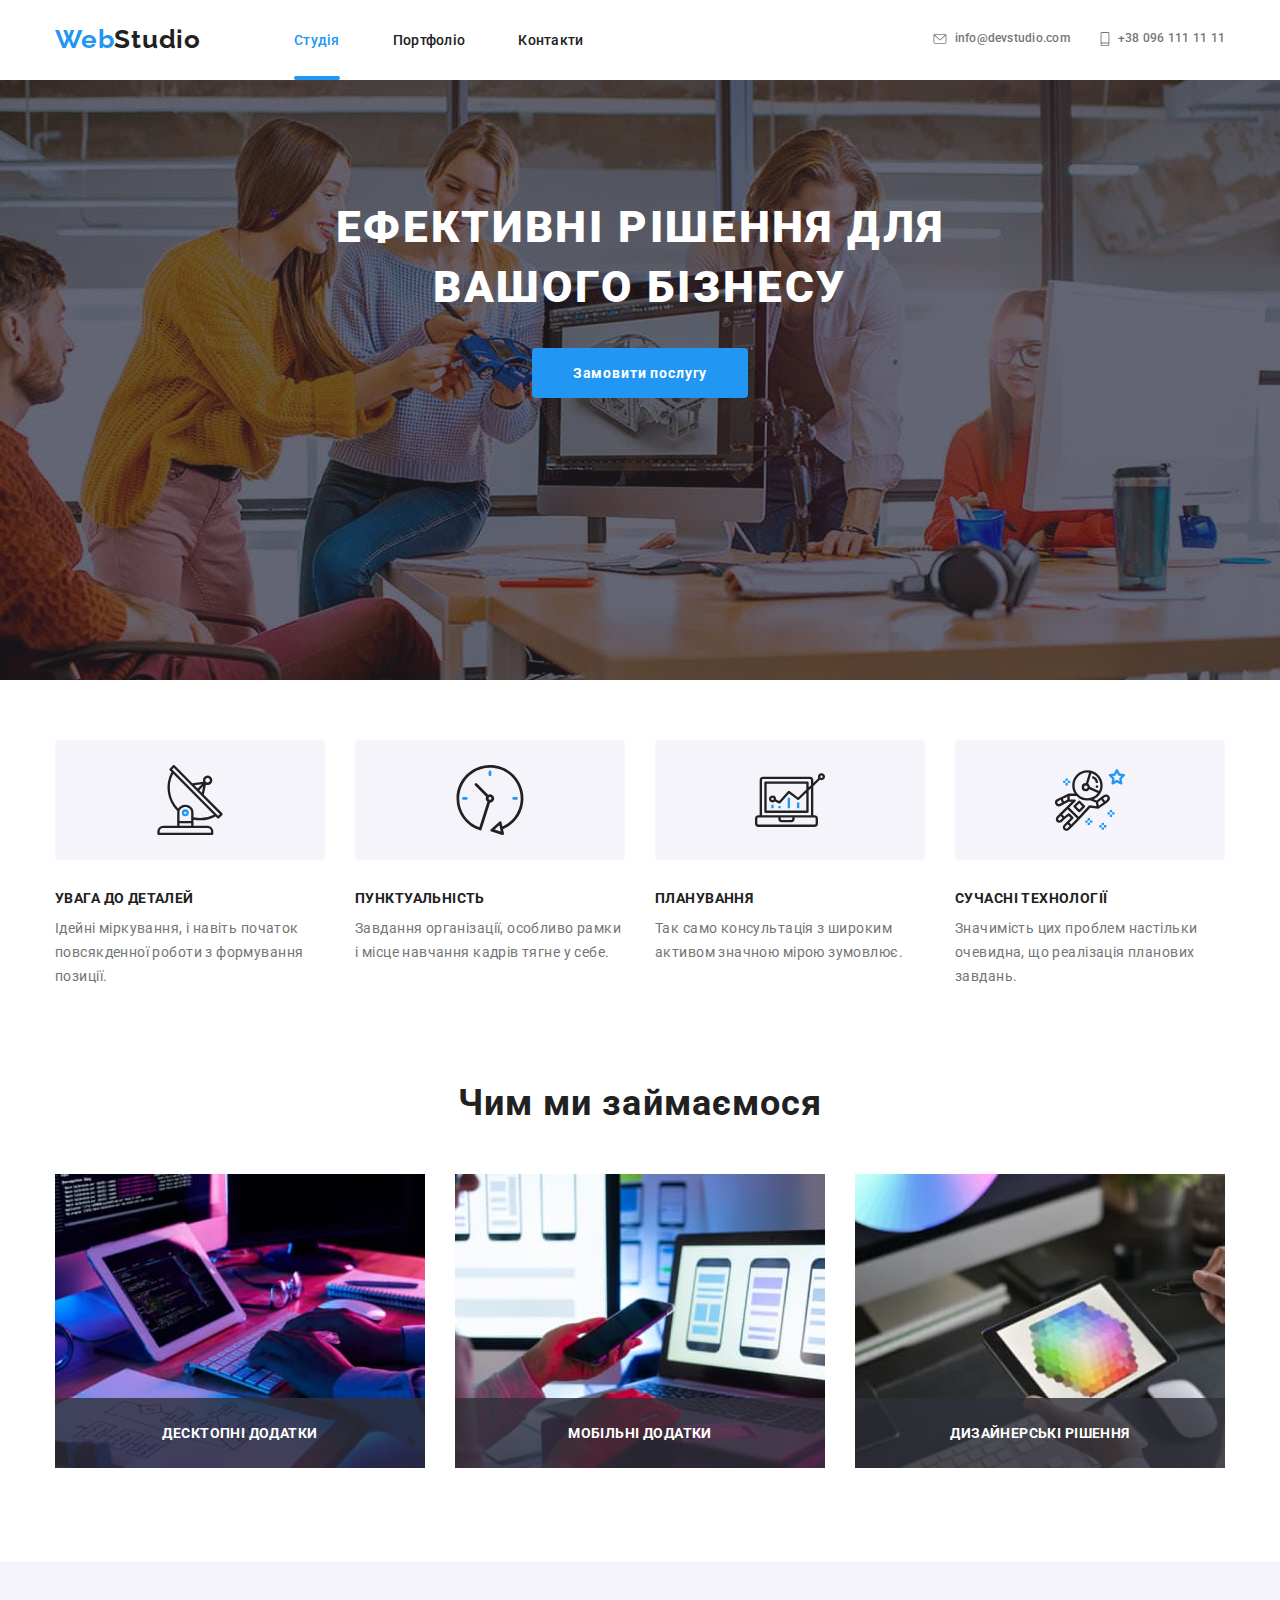
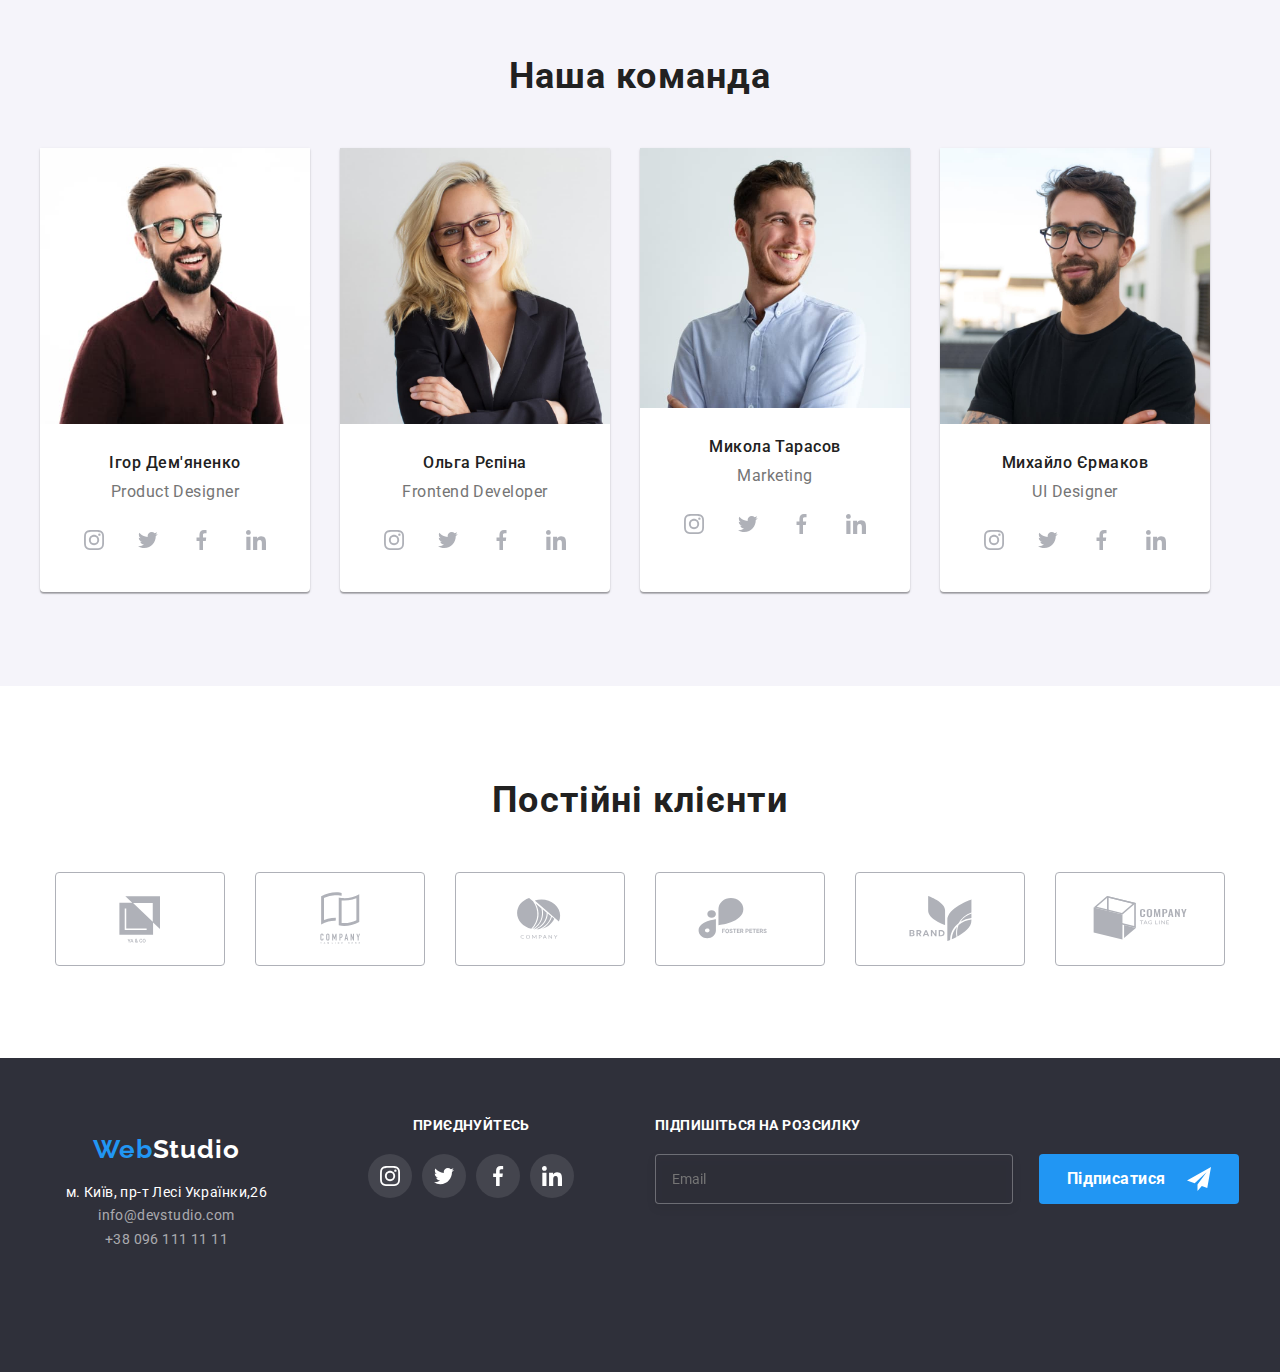
==== commit adeb9028: "icons" ====
--- a/index.html
+++ b/index.html
@@ -39,14 +39,14 @@
       </nav>
       <button type="button" class="mobile-menu__button js-open-menu">
         <svg width="24" height="24" aria-laabel="перемикач мобільного меню">
-          <use class"mobile-menu__icon-menu" href="./images/symbol-defs.svg#menu"></use>
+          <use class"mobile-menu__icon-menu" href="./images/team/symbol-defs.svg#menu_24px"></use>
         </svg>
       </button>
       <div class="mobile-menu container js-menu-container">
         <button type="button" class="mobile-menu__button--close js-close-menu ">
 
-          <svg width="24" height="24">
-            <use class"mobile-menu__icon-cross " href=" ./images/symbol-defs.svg#close"></use>
+          <svg width="18.67" height="18.67">
+            <use class"mobile-menu__icon-cross " href=" ./images/team/symbol-defs.svg#close_24px"></use>
           </svg>
         </button>
 
@@ -586,8 +586,8 @@
           <input class="footer-form__input" type="email" name="email" placeholder="Email" required>
         </label>
         <button class="footer-form__button-subscribe" type="submit">Підписатися
-          <svg width="24" height="24">
-            <use class="footer__plane" href="./images/form-icons/symbol-defs_plane.svg#plane"></use>
+          <svg width="24" height="24" class="footer__plane">
+            <use class="footer__plane-use" href="./images/team/symbol-defs.svg#icon-send"></use>
           </svg>
         </button>
       </div>
--- a/css/main.min.css
+++ b/css/main.min.css
@@ -1 +1 @@
-.visually-hidden{position:absolute;white-space:nowrap;width:1px;height:1px;overflow:hidden;border:0;padding:0;clip:rect(0 0 0 0);-webkit-clip-path:inset(50%);clip-path:inset(50%);margin:-1px}html{-webkit-box-sizing:border-box;box-sizing:border-box}*,*::before,*::after{-webkit-box-sizing:inherit;box-sizing:inherit}ul{padding:0;list-style:none;margin:0}img{display:block;width:100%;height:auto}address{font-style:normal}h1,h2,h3,h4,h5,h6,p{margin-top:0;margin-bottom:0}body{font-family:Roboto,sans-serif;color:#212121;background-color:#fff;letter-spacing:.03em;font-size:14px}.body.is-open{overflow:hidden}.list{list-style:none;margin:0}.link{text-decoration:none}.flex-container{display:-webkit-box;display:-ms-flexbox;display:flex;-webkit-box-pack:justify;-ms-flex-pack:justify;justify-content:space-between}button{cursor:pointer}a{cursor:pointer;text-decoration:inherit}header{position:relative}.logo{display:block;font-family:Raleway;font-size:26px;font-weight:700;line-height:1.19;letter-spacing:.03em;text-align:left;text-decoration:none}@media screen and (max-width: 480px){.logo{padding-top:16px;padding-bottom:16px}}@media screen and (min-width: 480px){.logo{font-size:24px;padding-top:16px;padding-bottom:16px}}@media screen and (min-width: 768px){.logo{font-size:26px}}@media screen and (min-width: 1170px){.logo{font-size:26px}}.header-portfolio{border-bottom:1px solid #ececec}.header__logo{color:var(--second-half-logo)}.header__logo--blue{color:#2196f3}@media screen and (min-width: 480px){.header__logo{padding-top:16px;padding-bottom:16px;margin-right:auto}}@media screen and (min-width: 768px){.header__logo{padding-top:26px;padding-bottom:26px;margin-right:88px}}@media screen and (min-width: 1170px){.header__logo{padding-top:24px;padding-bottom:25px;margin-right:93px}}.mobile-menu__button .button-menu__icon-cross{display:none}.header-contacts{display:-webkit-box;display:-ms-flexbox;display:flex;padding-bottom:0px;margin-left:auto;margin-top:0;margin-bottom:0;padding-left:0}@media screen and (max-width: 768px){.header-contacts{display:none}}@media screen and (min-width: 768px){.header-contacts{display:block;padding-top:21px;padding-bottom:21px}.header-contacts:not(:last-child){margin-bottom:10px}}@media screen and (min-width: 1170px){.header-contacts{display:-webkit-box;display:-ms-flexbox;display:flex;padding:0}}@media screen and (min-width: 768px)and (max-width: 1169px){.header-contacts__contact-mail{margin-bottom:10px}}@media screen and (min-width: 1170px){.header-contacts__contact-mail{margin-right:30px}}.header-contacts__contact-phone,.header-contacts__contact-mail{display:block;font-weight:500;color:#757575;line-height:1.17;font-size:14px;letter-spacing:.02em;display:-webkit-box;display:-ms-flexbox;display:flex;-webkit-box-align:center;-ms-flex-align:center;align-items:center;-webkit-transition-property:color;transition-property:color;-webkit-transition-duration:250ms;transition-duration:250ms;-webkit-transition-timing-function:cubic-bezier(0.4, 0, 0.2, 1);transition-timing-function:cubic-bezier(0.4, 0, 0.2, 1)}.header-contacts__contact-phone:hover,.header-contacts__contact-phone:focus,.header-contacts__contact-phone:active,.header-contacts__contact-mail:hover,.header-contacts__contact-mail:focus,.header-contacts__contact-mail:active{color:#2196f3}@media screen and (min-width: 768px){.header-contacts__contact-phone,.header-contacts__contact-mail{font-size:12px;line-height:1.16;letter-spacing:.02em}}@media screen and (min-width: 1170px){.header-contacts__contact-phone,.header-contacts__contact-mail{padding-bottom:32px;padding-top:32px}}.header-contacts__mini-icon{width:16px;height:12px;fill:currentColor;margin-right:10px}@media screen and (min-width: 768px){.header-contacts__mini-icon{width:14px;height:10px;margin-right:8px}}.header-contacts__mini-icon--phone{width:12px;height:16px}@media screen and (min-width: 768px){.header-contacts__mini-icon--phone{width:10px;height:14px;margin-right:8px}}.nav{display:-webkit-box;display:-ms-flexbox;display:flex;-webkit-box-pack:justify;-ms-flex-pack:justify;justify-content:space-between}.nav-links{padding-bottom:0px;margin-right:auto;display:-webkit-box;display:-ms-flexbox;display:flex;-webkit-box-pack:start;-ms-flex-pack:start;justify-content:flex-start;-webkit-box-align:center;-ms-flex-align:center;align-items:center;margin-top:0;margin-bottom:0;display:none}@media screen and (min-width: 768px){.nav-links{display:-webkit-box;display:-ms-flexbox;display:flex}}.nav-links__item--current{position:relative}.nav-links__link.nav-links__item--current{color:#2196f3}.nav-links__item:not(:last-child){margin-right:50px}@media screen and (min-width: 768px){.nav-links__item:not(:last-child){margin-right:53px}}.nav-links__item--current::after{content:"";position:absolute;bottom:0;left:0;width:100%;border-bottom:4px solid #2196f3;border-radius:2px}.nav-links__link{display:block;font-weight:500;padding-top:32px;padding-bottom:32px;color:#212121;line-height:1.17;font-size:14px;letter-spacing:.02em;-webkit-transition-property:color;transition-property:color;-webkit-transition-duration:250ms;transition-duration:250ms;-webkit-transition-timing-function:cubic-bezier(0.4, 0, 0.2, 1);transition-timing-function:cubic-bezier(0.4, 0, 0.2, 1);text-decoration:none}.nav-links__link:hover,.nav-links__link:active,.nav-links__link:focus{color:#2196f3}.section-title{margin-bottom:50px;color:var(--title-color);font-weight:700;font-size:36px;line-height:1.16;text-align:center;letter-spacing:.03em}@media screen and (max-width: 1169px){.section-title{font-weight:700;font-size:28px;line-height:1.17;text-align:center;letter-spacing:.03em;margin-bottom:30px}}.section{padding-top:94px;padding-bottom:94px}@media screen and (max-width: 1199px){.section{padding-top:60px;padding-bottom:60px}}.container{width:100%;margin:0 auto;padding-left:15px;padding-right:15px}@media screen and (min-width: 480px){.container{width:480px}}@media screen and (min-width: 768px){.container{width:768px}}@media screen and (min-width: 1170px){.container{width:1200px}}.footer__logo{display:block;color:#fff}@media screen and (max-width: 1199px){.footer__logo{padding:0;margin-bottom:20px}}.footer__logo--blue{color:#2196f3}.footer__set-container{display:-webkit-box;display:-ms-flexbox;display:flex;-webkit-box-orient:vertical;-webkit-box-direction:normal;-ms-flex-direction:column;flex-direction:column;-webkit-box-align:center;-ms-flex-align:center;align-items:center}@media screen and (min-width: 480px){.footer__set-container{margin-bottom:60px}}@media screen and (max-width: 480px){.footer__set-container{margin-bottom:60px}}@media screen and (min-width: 1170px){.footer__set-container{margin-right:0}}.footer{background-color:#2f303a;padding-top:60px;padding-bottom:60px}@media screen and (min-width: 1200px){.footer{display:-webkit-box;display:-ms-flexbox;display:flex}}@media screen and (min-width: 480px){.footer__multi-block{display:-webkit-box;display:-ms-flexbox;display:flex;-webkit-box-pack:center;-ms-flex-pack:center;justify-content:center;-webkit-box-orient:vertical;-webkit-box-direction:normal;-ms-flex-direction:column;flex-direction:column}}@media screen and (min-width: 768px)and (max-width: 1199){.footer__multi-block{display:-webkit-box;display:-ms-flexbox;display:flex;-ms-flex-wrap:wrap;flex-wrap:wrap;-webkit-box-orient:horizontal;-webkit-box-direction:normal;-ms-flex-direction:row;flex-direction:row;-ms-flex-pack:distribute;justify-content:space-around}}@media screen and (min-width: 1200px){.footer__multi-block{-ms-flex-pack:distribute;justify-content:space-around;display:-webkit-box;display:-ms-flexbox;display:flex;-webkit-box-orient:horizontal;-webkit-box-direction:normal;-ms-flex-direction:row;flex-direction:row}}.footer-form__container{width:100%;text-align:center}@media screen and (min-width: 1170px){.footer-form__container{display:-webkit-box;display:-ms-flexbox;display:flex;-webkit-box-orient:horizontal;-webkit-box-direction:normal;-ms-flex-direction:row;flex-direction:row;-webkit-box-align:baseline;-ms-flex-align:baseline;align-items:baseline}}.footer-form__input{width:100%;height:50px;color:rgba(255,255,255,.3);background-color:rgba(47,48,58,.4);border:1px solid rgba(255,255,255,.3);-webkit-filter:drop-shadow(0px 4px 4px rgba(0, 0, 0, 0.15));filter:drop-shadow(0px 4px 4px rgba(0, 0, 0, 0.15));border-radius:4px;outline:none;padding-left:16px;margin-bottom:20px;-webkit-transition:border-color 250ms cubic-bezier(0.4, 0.84, 0.44, 1);transition:border-color 250ms cubic-bezier(0.4, 0.84, 0.44, 1)}@media screen and (min-width: 480px){.footer-form__input{width:450px}}@media screen and (min-width: 1170px){.footer-form__input{max-width:358px}}.footer-form__input:hover,.footer-form__input:active,.footer-form__input:focus{border:1px solid #2196f3}.footer-form__button-subscribe{display:block;position:relative;height:50px;width:200px;margin:0 auto;background-color:#2196f3;border-radius:4px;color:#fff;border:none;cursor:pointer;font-weight:700;font-size:16px;line-height:1.8;letter-spacing:.03em}@media screen and (min-width: 480px){.footer-form__button-subscribe{max-width:200px;max-height:50px}}.footer-form__heading{font-family:"Roboto";font-style:normal;font-weight:700;font-size:14px;line-height:1.14;letter-spacing:.03em;text-transform:uppercase;margin-bottom:20px;text-align:center;color:#fff}@media screen and (min-width: 1170px){.footer-form__heading{text-align:left}}@media screen and (min-width: 480px){.footer-socials__container{margin-bottom:60px}}@media screen and (max-width: 480px){.footer-socials__container{margin-bottom:60px}}.footer-socials__button{display:-webkit-box;display:-ms-flexbox;display:flex;-webkit-box-align:center;-ms-flex-align:center;align-items:center;-webkit-box-pack:center;-ms-flex-pack:center;justify-content:center;border:none;width:44px;height:44px;border-radius:50%;background-color:rgba(255,255,255,.1019607843);-webkit-transition-property:background-color;transition-property:background-color;-webkit-transition-duration:250ms;transition-duration:250ms;-webkit-transition-timing-function:cubic-bezier(0.4, 0, 0.2, 1);transition-timing-function:cubic-bezier(0.4, 0, 0.2, 1)}.footer-socials__button:hover,.footer-socials__button:active,.footer-socials__button:focus{background-color:accent-color}.footer-socials>li+li{padding-left:10px}.footer__plane{width:24px;height:24px}.address-links__map{color:#fff;font-size:14px;line-height:1.7;letter-spacing:.03em;-webkit-transition-property:color;transition-property:color;-webkit-transition-duration:250ms;transition-duration:250ms;-webkit-transition-timing-function:cubic-bezier(0.4, 0, 0.2, 1);transition-timing-function:cubic-bezier(0.4, 0, 0.2, 1)}.address-links__map:hover,.address-links__map:active,.address-links__map:focus{color:#2196f3}.address{font-style:normal;text-align:center}.address-links__contact{color:rgba(255,255,255,.6);font-size:14px;line-height:1.7;letter-spacing:.03em;-webkit-transition-property:color;transition-property:color;-webkit-transition-duration:250ms;transition-duration:250ms;-webkit-transition-timing-function:cubic-bezier(0.4, 0, 0.2, 1);transition-timing-function:cubic-bezier(0.4, 0, 0.2, 1)}.address-links__contact:hover,.address-links__contact:active,.address-links__contact:focus{color:#2196f3}.address-links__item{margin-bottom:0;margin-right:0;margin-left:0}@media screen and (max-width: 767px){.address-links__item{margin-top:9px}}.footer-socails__heading{font-family:"Roboto";font-style:normal;font-weight:700;font-size:14px;line-height:1.14;letter-spacing:.03em;text-transform:uppercase;margin-bottom:20px;text-align:center;color:#fff}.footer-socials{display:-webkit-box;display:-ms-flexbox;display:flex;-webkit-box-pack:center;-ms-flex-pack:center;justify-content:center}.footer-socials>li+li{padding-left:10px}.footer-socials__icon{width:20px;height:20px;fill:#fff}.footer-socials__button{display:-webkit-box;display:-ms-flexbox;display:flex;-webkit-box-align:center;-ms-flex-align:center;align-items:center;-webkit-box-pack:center;-ms-flex-pack:center;justify-content:center;border:none;width:44px;height:44px;border-radius:50%;background-color:rgba(255,255,255,.1019607843);-webkit-transition-property:background-color;transition-property:background-color;-webkit-transition-duration:250ms;transition-duration:250ms;-webkit-transition-timing-function:cubic-bezier(0.4, 0, 0.2, 1);transition-timing-function:cubic-bezier(0.4, 0, 0.2, 1)}.footer-socials__button:hover,.footer-socials__button:active,.footer-socials__button:focus{background-color:#2196f3}.card-metha{border:1px solid #eee;border-top:none;padding-top:20px;padding-bottom:20px;padding-right:24px;padding-left:24px}.card-metha__subtitle{font-size:16px;color:#757575;line-height:1.87;margin-top:0;margin-bottom:0;letter-spacing:.03em}.card-metha__titel{color:#212121;font-weight:700;font-size:18px;line-height:2;letter-spacing:.06em}.hero .hero-title{letter-spacing:.06em;margin:0 auto;color:#fff;font-weight:900;font-size:24px;margin-bottom:30px;line-height:1.36;text-transform:uppercase;text-align:center}@media screen and (min-width: 480px){.hero .hero-title{max-width:360px;max-height:84px;font-size:26px;line-height:1.6;letter-spacing:.06em;color:#fff}}@media screen and (min-width: 768px){.hero .hero-title{max-width:360px;max-height:84px;font-size:26px;line-height:1.6;letter-spacing:.06em;color:#fff}}@media screen and (min-width: 1170px){.hero .hero-title{min-width:696px;max-height:120px;font-size:44px;line-height:1.36;letter-spacing:.06em;color:#fff}}.hero{padding:118px 0px;text-align:center;height:400px;background-repeat:no-repeat;background-size:cover;margin:0 auto;background-image:-webkit-gradient(linear, left bottom, left top, from(rgba(47, 48, 58, 0.4)), to(rgba(47, 48, 58, 0.4))),url("../images/header-overlay-phone.jpg");background-image:linear-gradient(to top, rgba(47, 48, 58, 0.4), rgba(47, 48, 58, 0.4)),url("../images/header-overlay-phone.jpg");background-color:#2f303a}@media screen and (max-width: 479px)and (min-device-pixel-ratio: 2),screen and (max-width: 479px)and (-webkit-min-device-pixel-ratio: 2),screen and (max-width: 479px)and (min-resolution: 192dpi),screen and (max-width: 479px)and (min-resolution: 2dppx){.hero{background-image:-webkit-gradient(linear, left bottom, left top, from(rgba(47, 48, 58, 0.4)), to(rgba(47, 48, 58, 0.4))),url("../images/header-mobile-overlay-2x.jpg");background-image:linear-gradient(to top, rgba(47, 48, 58, 0.4), rgba(47, 48, 58, 0.4)),url("../images/header-mobile-overlay-2x.jpg")}}@media screen and (min-width: 480px){.hero{max-width:480px;height:400px;background-image:-webkit-gradient(linear, left bottom, left top, from(rgba(47, 48, 58, 0.4)), to(rgba(47, 48, 58, 0.4))),url("../images/header-overlay-phone.jpg");background-image:linear-gradient(to top, rgba(47, 48, 58, 0.4), rgba(47, 48, 58, 0.4)),url("../images/header-overlay-phone.jpg");background-size:contain;background-position:center;overflow:hidden}}@media screen and (min-width: 480px)and (min-device-pixel-ratio: 2),screen and (min-width: 480px)and (-webkit-min-device-pixel-ratio: 2),screen and (min-width: 480px)and (min-resolution: 192dpi),screen and (min-width: 480px)and (min-resolution: 2dppx){.hero{background-image:-webkit-gradient(linear, left bottom, left top, from(rgba(47, 48, 58, 0.4)), to(rgba(47, 48, 58, 0.4))),url("../images/header-mobile-overlay-2x.jpg");background-image:linear-gradient(to top, rgba(47, 48, 58, 0.4), rgba(47, 48, 58, 0.4)),url("../images/header-mobile-overlay-2x.jpg")}}@media screen and (min-width: 768px){.hero{max-width:768px;height:400px;background-image:-webkit-gradient(linear, left bottom, left top, from(rgba(47, 48, 58, 0.4)), to(rgba(47, 48, 58, 0.4))),url("../images/header-overlay-tablet.jpg");background-image:linear-gradient(to top, rgba(47, 48, 58, 0.4), rgba(47, 48, 58, 0.4)),url("../images/header-overlay-tablet.jpg");background-size:contain;background-position:center;overflow:hidden}}@media screen and (min-width: 768px)and (min-device-pixel-ratio: 2),screen and (min-width: 768px)and (-webkit-min-device-pixel-ratio: 2),screen and (min-width: 768px)and (min-resolution: 192dpi),screen and (min-width: 768px)and (min-resolution: 2dppx){.hero{background-image:-webkit-gradient(linear, left bottom, left top, from(rgba(47, 48, 58, 0.4)), to(rgba(47, 48, 58, 0.4))),url("../images/header-overlay-tablet-2x.jpg");background-image:linear-gradient(to top, rgba(47, 48, 58, 0.4), rgba(47, 48, 58, 0.4)),url("../images/header-overlay-tablet-2x.jpg")}}@media screen and (min-width: 1170px){.hero{max-width:1600px;height:600px;background-image:-webkit-gradient(linear, left bottom, left top, from(rgba(47, 48, 58, 0.4)), to(rgba(47, 48, 58, 0.4))),url("../images/overlay.jpg");background-image:linear-gradient(to top, rgba(47, 48, 58, 0.4), rgba(47, 48, 58, 0.4)),url("../images/overlay.jpg");background-size:cover;overflow:hidden}}@media screen and (min-width: 1170px)and (min-device-pixel-ratio: 2),screen and (min-width: 1170px)and (-webkit-min-device-pixel-ratio: 2),screen and (min-width: 1170px)and (min-resolution: 192dpi),screen and (min-width: 1170px)and (min-resolution: 2dppx){.hero{background-image:-webkit-gradient(linear, left bottom, left top, from(rgba(47, 48, 58, 0.4)), to(rgba(47, 48, 58, 0.4))),url("../images/header-overlay-desktop-2x.jpg");background-image:linear-gradient(to top, rgba(47, 48, 58, 0.4), rgba(47, 48, 58, 0.4)),url("../images/header-overlay-desktop-2x.jpg")}}.hero__button--secondary{padding:10px 32px;background-color:#2196f3;color:#fff;line-height:1.87;font-weight:700;min-width:216px;text-align:center;letter-spacing:.06em;border:#2196f3;border-radius:4px}@media screen and (min-width: 480px){.hero__button--secondary{width:200px;height:50px}}@media screen and (min-width: 768px){.hero__button--secondary{width:200px;height:50px}}@media screen and (min-width: 1170px){.hero__button--secondary{width:216px;height:50px}}.section-features{padding-top:60px;padding-bottom:94px}@media screen and (max-width: 1169px){.section-features{padding-top:60px;padding-bottom:60px}}.features__subtitle{color:#757575;font-weight:400;font-size:14px;line-height:1.7;padding:0px 0px;margin:0px 0px;letter-spacing:.03em}@media screen and (min-width: 480px){.features__subtitle{width:480px}}@media screen and (min-width: 768px){.features__subtitle{width:354px}}@media screen and (min-width: 1170px){.features__subtitle{width:270px}}.features__title{font-size:14px;line-height:1.14;text-transform:uppercase;margin-bottom:10px;color:#212121;line-height:1.2;letter-spacing:.03em;font-weight:700}@media screen and (max-width: 767px){.features__title{display:-webkit-box;display:-ms-flexbox;display:flex;-webkit-box-pack:center;-ms-flex-pack:center;justify-content:center}}@media screen and (min-width: 768px){.features__title{width:270px}}@media screen and (min-width: 1170px){.features__title{text-align:left}}.features__pictures-list{padding:0}@media screen and (min-width: 768px){.features__pictures-list{gap:30px;display:-webkit-box;display:-ms-flexbox;display:flex;-ms-flex-wrap:wrap;flex-wrap:wrap}}@media screen and (min-width: 1170px){.features__pictures-list{display:-webkit-box;display:-ms-flexbox;display:flex;gap:30px}}@media screen and (max-width: 767px){.pictures-list__item:not(:last-child){margin-bottom:30px}}@media screen and (min-width: 768px){.pictures-list__item:not(:last-child){width:354px}}@media screen and (min-width: 1170px){.pictures-list__item:not(:last-child){width:270px}}.pictures-list__item::before{content:"";display:block;height:120px;background-color:#f5f4fa;border-radius:4px;margin-bottom:30px;background-repeat:no-repeat;background-position:center;background-size:70px}@media screen and (min-width: 480px){.pictures-list__item::before{width:100%}}@media screen and (min-width: 768px){.pictures-list__item::before{width:354px}}@media screen and (min-width: 1170px){.pictures-list__item::before{max-width:270px}}.weather-radar::before{background-image:url(../images/features/antenna.svg)}.clock::before{background-image:url(../images/features/clock.svg)}.laptop::before{background-image:url(../images/features/diagram.svg)}.spaceman::before{background-image:url(../images/features/astronaut.svg)}.team{background-color:#f5f4fa}.team-members{gap:30px;margin:0;padding:0}@media screen and (min-width: 768px){.team-members{gap:30px;display:-webkit-box;display:-ms-flexbox;display:flex}}@media screen and (min-width: 768px)and (max-width: 1170px){.team-members{-ms-flex-wrap:wrap;flex-wrap:wrap}}@media screen and (min-width: 1170px){.team-members{display:-webkit-box;display:-ms-flexbox;display:flex;margin-left:-15px;margin-right:-15px}}@media screen and (max-width: 480px){.team-members__worker:not(:last-child){margin-bottom:30px}}.team-members__worker{background:#fff;border-radius:0px 0px 4px 4px;-webkit-box-shadow:0px 1px 3px rgba(0,0,0,.12),0px 1px 1px rgba(0,0,0,.14),0px 2px 1px rgba(0,0,0,.2);box-shadow:0px 1px 3px rgba(0,0,0,.12),0px 1px 1px rgba(0,0,0,.14),0px 2px 1px rgba(0,0,0,.2)}@media screen and (min-width: 480px){.team-members__worker{width:450px}}@media screen and (min-width: 768px){.team-members__worker{width:354px}}@media screen and (min-width: 1170px){.team-members__worker{width:270px}}.team-card{padding:30px}.team-card__heading{margin-bottom:10px;font-weight:500;font-size:16px;line-height:1.18;letter-spacing:.03em;text-align:center;color:#212121}.team-card__job{color:#757575;font-size:16px;line-height:1.18;letter-spacing:.03em;text-align:center}.card-button>li+li{padding-left:10px}.card-button{display:-webkit-box;display:-ms-flexbox;display:flex;-webkit-box-pack:center;-ms-flex-pack:center;justify-content:center;-webkit-box-align:center;-ms-flex-align:center;align-items:center;margin-top:16px}.card-button__link{border:none;width:44px;height:44px;border-radius:50%;color:#afb1b8;display:-webkit-box;display:-ms-flexbox;display:flex;-webkit-box-pack:center;-ms-flex-pack:center;justify-content:center;-webkit-box-align:center;-ms-flex-align:center;align-items:center;-webkit-transition-property:background-color,color;transition-property:background-color,color;-webkit-transition-duration:250ms;transition-duration:250ms;-webkit-transition-timing-function:cubic-bezier(0.4, 0, 0.2, 1);transition-timing-function:cubic-bezier(0.4, 0, 0.2, 1)}.card-button__link:hover,.card-button__link:active,.card-button__link:focus{background-color:#2196f3;color:#fff}.card-button__icon{width:20px;height:20px;fill:currentColor}.section-work{padding-top:0;padding-left:0;padding-bottom:94px}@media screen and (max-width: 1170px){.section-work{padding-bottom:60px;display:none}}.work{display:-webkit-box;display:-ms-flexbox;display:flex}.work__item:not(:last-child){margin-right:30px}.work__item{width:370px;position:relative}.work__text{-webkit-box-pack:center;-ms-flex-pack:center;justify-content:center;-webkit-box-align:center;-ms-flex-align:center;align-items:center;display:-webkit-box;display:-ms-flexbox;display:flex;position:absolute;bottom:0;color:#fff;font-weight:700;text-transform:uppercase;height:70px;width:100%;background-color:rgba(47,48,58,.8)}.clients{gap:30px}@media screen and (min-width: 480px){.clients{-webkit-box-pack:center;-ms-flex-pack:center;justify-content:center;display:-webkit-box;display:-ms-flexbox;display:flex;-ms-flex-wrap:wrap;flex-wrap:wrap;-ms-flex-preferred-size:calc((100% - 60px)/2);flex-basis:calc((100% - 60px)/2)}}@media screen and (min-width: 1170px){.clients{display:-webkit-box;display:-ms-flexbox;display:flex}}.clients__image{height:92px}@media screen and (min-width: 480px){.clients__image{max-width:210px}}@media screen and (min-width: 1170px){.clients__image{max-width:170px}}.clients__link{display:-webkit-box;display:-ms-flexbox;display:flex;-webkit-box-pack:center;-ms-flex-pack:center;justify-content:center;fill:#afb1b8;border:1px solid #afb1b8;border-radius:4px;-webkit-transition-property:background-color,fill;transition-property:background-color,fill;-webkit-transition-duration:250ms;transition-duration:250ms;-webkit-transition-timing-function:cubic-bezier(0.4, 0, 0.2, 1);transition-timing-function:cubic-bezier(0.4, 0, 0.2, 1)}@media screen and (min-width: 480px){.clients__link{max-width:210px}}.clients__link:hover,.clients__link:active,.clients__link:focus{fill:#2196f3;border-color:#2196f3}@media screen and (max-width: 479px){.clients__item:not(:last-child){margin-bottom:30px}}.clients__item{height:92px;width:170px}@media screen and (max-width: 479px){.clients__item{margin-top:0;width:50%;margin:0 auto}}.backdrop.is-hidden{pointer-events:none;opacity:0;visibility:hidden}.backdrop{position:fixed;width:100%;height:100%;top:0;left:0;-webkit-transition:opacity 250ms cubic-bezier(0.4, 0.84, 0.44, 1),visibility 250ms cubic-bezier(0.4, 0.84, 0.44, 1);transition:opacity 250ms cubic-bezier(0.4, 0.84, 0.44, 1),visibility 250ms cubic-bezier(0.4, 0.84, 0.44, 1);background-color:rgba(0,0,0,.2)}.modal{position:absolute;top:50%;left:50%;-webkit-transform:translate(-50%, -50%);transform:translate(-50%, -50%);border-radius:4px;background-color:#fff;overflow-y:scroll;z-index:999;overflow-y:scroll}@media screen and (max-width: 479px){.modal{width:300px;height:700px}}@media screen and (min-width: 480px){.modal{width:450px;height:609px}}@media screen and (min-width: 1170px){.modal{width:528px;height:581px;overflow:hidden}}@media screen and (min-width: 768px)and (max-width: 1169px){.modal{width:450px}}.modal__button-close{position:absolute;display:-webkit-box;display:-ms-flexbox;display:flex;-webkit-box-align:center;-ms-flex-align:center;align-items:center;-webkit-box-pack:center;-ms-flex-pack:center;justify-content:center;top:9px;right:9px;width:30px;height:30px;border-radius:50%;border:1px solid rgba(0,0,0,.1);cursor:pointer;-webkit-transition:fill 250ms cubic-bezier(0.4, 0.84, 0.44, 1);transition:fill 250ms cubic-bezier(0.4, 0.84, 0.44, 1);background-color:#fff;z-index:10000}.modal__button-close:hover .modal__close-icon,.modal__button-close:active .modal__close-icon,.modal__button-close:focus .modal__close-icon{fill:#2196f3;border-color:rgba(0,0,0,.1)}.modal__close-icon{width:11px;height:11px;fill:#000;-webkit-transition:fill 250ms cubic-bezier(0.4, 0.84, 0.44, 1);transition:fill 250ms cubic-bezier(0.4, 0.84, 0.44, 1)}.modal__heading{font-weight:700;font-size:20px;line-height:23px;text-align:center;letter-spacing:.03em;color:#212121;margin-bottom:12px}.modal__label{color:#757575;font-weight:400;font-size:12px;line-height:14px;letter-spacing:.01em;margin-bottom:4px}.modal-container{display:-webkit-box;display:-ms-flexbox;display:flex;-webkit-box-orient:vertical;-webkit-box-direction:normal;-ms-flex-direction:column;flex-direction:column;-webkit-box-pack:center;-ms-flex-pack:center;justify-content:center;position:relative;padding:40px}.modal__input-icon{position:relative;margin-bottom:10px}.modal-input{width:100%;height:40px;padding-left:42px;border:1px solid rgba(33,33,33,.2);border-radius:4px;-webkit-transition:border-color 250ms cubic-bezier(0.4, 0.84, 0.44, 1);transition:border-color 250ms cubic-bezier(0.4, 0.84, 0.44, 1);outline:rgba(0,0,0,0)}.modal-input:hover,.modal-input:active,.modal-inpu:focus{border-color:#2196f3}.icon-person,.icon-phone,.icon-envelope{position:absolute;width:12px;height:12px;top:14px;left:15px}.modal-input:focus+.modal-input__entire-icon{fill:#2196f3}.modal-input__entire-icon{width:12px;height:12px;-webkit-transition:fill 250ms cubic-bezier(0.4, 0.84, 0.44, 1);transition:fill 250ms cubic-bezier(0.4, 0.84, 0.44, 1)}.modal__button-submit{display:-webkit-box;display:-ms-flexbox;display:flex;-webkit-box-pack:center;-ms-flex-pack:center;justify-content:center;-webkit-box-align:center;-ms-flex-align:center;align-items:center;margin-top:30px}.modal__comment{font-weight:400;font-size:12px;line-height:1.16;letter-spacing:.01em;resize:none;width:100%;height:120px;margin-bottom:20px;border:1px solid rgba(33,33,33,.2);border-radius:4px;-webkit-transition:border-color 250ms cubic-bezier(0.4, 0.84, 0.44, 1);transition:border-color 250ms cubic-bezier(0.4, 0.84, 0.44, 1);padding:12px 15px;outline:rgba(0,0,0,0)}@media screen and (min-width: 480px){.modal__comment{width:100%}}@media screen and (max-width: 480px){.modal__comment{width:100%}}.modal__comment:hover,.modal__comment:active,.modal__comment:focus{border-color:#2196f3}.modal__comment::-webkit-input-placeholder{color:rgba(117,117,117,.5)}.modal__comment::-moz-placeholder{color:rgba(117,117,117,.5)}.modal__comment:-ms-input-placeholder{color:rgba(117,117,117,.5)}.modal__comment::-ms-input-placeholder{color:rgba(117,117,117,.5)}.modal__comment::placeholder{color:rgba(117,117,117,.5)}.modal__checkbox-label{display:-webkit-box;display:-ms-flexbox;display:flex;-webkit-box-align:center;-ms-flex-align:center;align-items:center;-webkit-box-pack:center;-ms-flex-pack:center;justify-content:center;font-weight:400;font-size:14px;line-height:1.7;letter-spacing:.03em;color:#757575}@media screen and (min-width: 480px){.modal__checkbox-label{font-size:12px}}.modal__privasy-agreemant{color:#2196f3;text-decoration:underline;margin-left:8px}.modal__checkbox{position:absolute;white-space:nowrap;width:1px;height:1px;margin:-1px;overflow:hidden;border:0;padding:0;clip:rect(0 0 0 0);-webkit-clip-path:inset(50%);clip-path:inset(50%)}.modal__checkbox-icon{content:"";display:inline-block;width:16px;height:15px;border:2px solid #212121;border-radius:2px;margin-right:7px}.modal__checkbox:checked~.modal__checkbox-icon{background-color:#2196f3;background-image:url("../images/checkbox/checked.svg");background-repeat:no-repeat;background-position:center;background-origin:border-box;border-radius:2px;border:rgba(0,0,0,0)}.modal__button-submit{display:-webkit-box;display:-ms-flexbox;display:flex;-webkit-box-pack:center;-ms-flex-pack:center;justify-content:center;-webkit-box-align:center;-ms-flex-align:center;align-items:center;margin-top:30px}.modal__button-submit .submit{width:200px;height:50px;background:#2196f3;-webkit-box-shadow:0px 4px 4px rgba(0,0,0,.15);box-shadow:0px 4px 4px rgba(0,0,0,.15);border-radius:4px;border:none;font-weight:700;font-size:16px;line-height:1.87;-webkit-box-align:center;-ms-flex-align:center;align-items:center;text-align:center;letter-spacing:.06em;color:#fff}.filter{margin-bottom:50px;display:-webkit-box;display:-ms-flexbox;display:flex;-webkit-box-pack:center;-ms-flex-pack:center;justify-content:center}@media screen and (max-width: 479px){.filter{width:100%;-ms-flex-wrap:wrap;flex-wrap:wrap;row-gap:15px;-webkit-box-pack:start;-ms-flex-pack:start;justify-content:flex-start}}@media screen and (min-width: 480px){.filter{width:100%;-ms-flex-wrap:wrap;flex-wrap:wrap;row-gap:15px;-webkit-box-pack:start;-ms-flex-pack:start;justify-content:flex-start}}@media screen and (min-width: 768px){.filter{display:-webkit-box;display:-ms-flexbox;display:flex;-webkit-box-pack:center;-ms-flex-pack:center;justify-content:center;margin-bottom:50px}}.filter__button-primary{font-family:inherit;background-color:#f5f4fa;color:#212121;font-weight:500;font-size:16px;line-height:1.6;padding:6px 22px;text-align:center;min-width:73px;text-align:center;letter-spacing:.03em;border-radius:4px;border:1px solid rgba(0,0,0,0);-webkit-transition:background-color 250ms cubic-bezier(0.4, 0.84, 0.44, 1),color 250ms cubic-bezier(0.4, 0.84, 0.44, 1),-webkit-box-shadow 250ms cubic-bezier(0.4, 0.84, 0.44, 1);transition:background-color 250ms cubic-bezier(0.4, 0.84, 0.44, 1),color 250ms cubic-bezier(0.4, 0.84, 0.44, 1),-webkit-box-shadow 250ms cubic-bezier(0.4, 0.84, 0.44, 1);transition:background-color 250ms cubic-bezier(0.4, 0.84, 0.44, 1),color 250ms cubic-bezier(0.4, 0.84, 0.44, 1),box-shadow 250ms cubic-bezier(0.4, 0.84, 0.44, 1);transition:background-color 250ms cubic-bezier(0.4, 0.84, 0.44, 1),color 250ms cubic-bezier(0.4, 0.84, 0.44, 1),box-shadow 250ms cubic-bezier(0.4, 0.84, 0.44, 1),-webkit-box-shadow 250ms cubic-bezier(0.4, 0.84, 0.44, 1)}.filter__button-primary:hover,.filter__button-primary:active,.filter__button-primary:focus{background-color:#2196f3;color:#fff;-webkit-box-shadow:0px 3px 1px rgba(0,0,0,.1),0px 1px 2px rgba(0,0,0,.08),0px 2px 2px rgba(0,0,0,.12);box-shadow:0px 3px 1px rgba(0,0,0,.1),0px 1px 2px rgba(0,0,0,.08),0px 2px 2px rgba(0,0,0,.12)}.filter__item:not(:last-child){margin-right:8px}.portfolio{gap:30px;display:-webkit-box;display:-ms-flexbox;display:flex;-ms-flex-wrap:wrap;flex-wrap:wrap}@media screen and (max-width: 479px){.portfolio__item:not(:last-child){margin-bottom:30px}}@media screen and (max-width: 479px){.portfolio__item{width:100%}}@media screen and (min-width: 480px){.portfolio__item{display:-webkit-box;display:-ms-flexbox;display:flex;-ms-flex-wrap:wrap;flex-wrap:wrap;width:354px}}@media screen and (min-width: 1200px){.portfolio__item{-ms-flex-preferred-size:calc(33.3333333333% - 30px);flex-basis:calc(33.3333333333% - 30px)}}.portfolio__card-link:hover .overlay{-webkit-transform:translateY(0);transform:translateY(0);-webkit-transition:250ms cubic-bezier(0.4, 0, 0.2, 1);transition:250ms cubic-bezier(0.4, 0, 0.2, 1)}.portfolio__card-link{font-size:18px;color:#212121;display:block;-webkit-transition-property:-webkit-box-shadow;transition-property:-webkit-box-shadow;transition-property:box-shadow;transition-property:box-shadow, -webkit-box-shadow;-webkit-transition-duration:250ms;transition-duration:250ms;-webkit-transition-timing-function:cubic-bezier(0.4, 0, 0.2, 1);transition-timing-function:cubic-bezier(0.4, 0, 0.2, 1)}.portfolio__card-link:hover,.portfolio__card-link:focus,.portfolio__card-link:active{-webkit-box-shadow:0px 1px 1px rgba(0,0,0,.12),0px 4px 4px rgba(0,0,0,.06),1px 4px 6px rgba(0,0,0,.16);box-shadow:0px 1px 1px rgba(0,0,0,.12),0px 4px 4px rgba(0,0,0,.06),1px 4px 6px rgba(0,0,0,.16)}.thumb{position:relative;overflow:hidden}.thumb__overlay{position:absolute;width:100%;height:100%;top:0;left:0;background-color:rgba(33,150,243,.9);-webkit-transform:translateY(100%);transform:translateY(100%);-webkit-transition:250ms cubic-bezier(0.4, 0, 0.2, 1);transition:250ms cubic-bezier(0.4, 0, 0.2, 1)}.thumb__overlay-text{color:#fff;line-height:1.55;font-size:18px;letter-spacing:.03em;width:322px;height:168px;padding-top:63px;padding-left:24px}.portfolio__card-link:hover .thumb__overlay{-webkit-transform:translateY(0);transform:translateY(0);-webkit-transition:250ms cubic-bezier(0.4, 0, 0.2, 1);transition:250ms cubic-bezier(0.4, 0, 0.2, 1)}.mobile-menu{position:fixed;-webkit-box-orient:vertical;-webkit-box-direction:normal;-ms-flex-direction:column;flex-direction:column;-webkit-box-pack:justify;-ms-flex-pack:justify;justify-content:space-between;padding-top:48px;padding-left:40px;padding-bottom:48px;opacity:0;pointer-events:none;height:100%;top:0;left:0;background-color:#fff;-webkit-box-shadow:0px 4px 8px rgba(0,0,0,.04),0px 2px 4px rgba(0,0,0,.08),0px 1px 3px rgba(0,0,0,.16);box-shadow:0px 4px 8px rgba(0,0,0,.04),0px 2px 4px rgba(0,0,0,.08),0px 1px 3px rgba(0,0,0,.16);z-index:999;width:100%;overflow-y:scroll;-webkit-transition:opacity 250ms cubic-bezier(0.4, 0.84, 0.44, 1);transition:opacity 250ms cubic-bezier(0.4, 0.84, 0.44, 1)}.mobile-menu.is-open{pointer-events:all;opacity:1;display:-webkit-box;display:-ms-flexbox;display:flex}.mobile-menu__nav-links{display:-webkit-box;display:-ms-flexbox;display:flex;-webkit-box-orient:vertical;-webkit-box-direction:normal;-ms-flex-direction:column;flex-direction:column;font-weight:500;font-size:40px;line-height:1.17;text-align:center;letter-spacing:.02em;text-decoration:none;text-align:left;list-style:none}.nav-linksi-list__item:not(:last-child){margin-bottom:35px}.mobile-menu__contacts-item:not(:last-child){margin-bottom:32px}.mobile-menu__nav-link{color:#212121}.mobile-menu__nav-link:hover,.mobile-menu__nav-link:active,.mobile-menu__nav-link:focus{color:#2196f3}.mobile-menu__contacts{display:-webkit-box;display:-ms-flexbox;display:flex;-webkit-box-orient:vertical;-webkit-box-direction:normal;-ms-flex-direction:column;flex-direction:column;margin-bottom:64px}.mobile-menu__contact-phone{font-weight:500;font-size:34px;line-height:1.17;letter-spacing:.02em;color:#757575}.mobile-menu__contact-phone:hover,.mobile-menu__contact-phone:active,.mobile-menu__contact-phone:focus{color:#2196f3}.mobile-menu__contact-mail{font-weight:500;font-size:24px;line-height:1.16;letter-spacing:.02em;color:#757575}.mobile-menu__contact-mail:hover,.mobile-menu__contact-mail:active,.mobile-menu__contact-mail:focus{color:#2196f3}.mobile-menu__container{display:-webkit-box;display:-ms-flexbox;display:flex;-webkit-box-orient:vertical;-webkit-box-direction:normal;-ms-flex-direction:column;flex-direction:column;-webkit-box-pack:justify;-ms-flex-pack:justify;justify-content:space-between}.mobile-menu__nav-link--current{color:#2196f3}.mobile-menu__button{border:none;background-color:#fff;-webkit-transition:fill 250ms cubic-bezier(0.4, 0.84, 0.44, 1);transition:fill 250ms cubic-bezier(0.4, 0.84, 0.44, 1)}.mobile-menu__button:focus,.mobile-menu__button:active{fill:#2196f3}@media screen and (min-width: 768px){.mobile-menu__button{display:none}}.mobile-menu__button--close{position:absolute;top:21px;right:25.33px;border:none;background-color:#fff;-webkit-transition:fill 250ms cubic-bezier(0.4, 0.84, 0.44, 1);transition:fill 250ms cubic-bezier(0.4, 0.84, 0.44, 1)}.mobile-menu__button--close:focus,.mobile-menu__button--close:active{fill:#2196f3}.mobile-menu__social-links{display:-webkit-box;display:-ms-flexbox;display:flex;-ms-flex-wrap:wrap;flex-wrap:wrap;row-gap:5px}.social-links__item:not(:last-child){margin-right:10px;border-right:2px solid rgba(33,33,33,.2)}.social-links__link{color:#2196f3;padding-right:10px;font-weight:500;font-size:18px;line-height:1.22;letter-spacing:.02em}/*# sourceMappingURL=main.min.css.map */+.visually-hidden{position:absolute;white-space:nowrap;width:1px;height:1px;overflow:hidden;border:0;padding:0;clip:rect(0 0 0 0);-webkit-clip-path:inset(50%);clip-path:inset(50%);margin:-1px}html{-webkit-box-sizing:border-box;box-sizing:border-box}*,*::before,*::after{-webkit-box-sizing:inherit;box-sizing:inherit}ul{padding:0;list-style:none;margin:0}img{display:block;width:100%;height:auto}address{font-style:normal}h1,h2,h3,h4,h5,h6,p{margin-top:0;margin-bottom:0}body{font-family:Roboto,sans-serif;color:#212121;background-color:#fff;letter-spacing:.03em;font-size:14px}.body.is-open{overflow:hidden}.list{list-style:none;margin:0}.link{text-decoration:none}.flex-container{display:-webkit-box;display:-ms-flexbox;display:flex;-webkit-box-pack:justify;-ms-flex-pack:justify;justify-content:space-between}button{cursor:pointer}a{cursor:pointer;text-decoration:inherit}header{position:relative}.logo{display:block;font-family:Raleway;font-size:26px;font-weight:700;line-height:1.19;letter-spacing:.03em;text-align:left;text-decoration:none}@media screen and (max-width: 480px){.logo{padding-top:16px;padding-bottom:16px}}@media screen and (min-width: 480px){.logo{font-size:24px;padding-top:16px;padding-bottom:16px}}@media screen and (min-width: 768px){.logo{font-size:26px}}@media screen and (min-width: 1170px){.logo{font-size:26px}}.header-portfolio{border-bottom:1px solid #ececec}.header__logo{color:var(--second-half-logo)}.header__logo--blue{color:#2196f3}@media screen and (min-width: 480px){.header__logo{padding-top:16px;padding-bottom:16px;margin-right:auto}}@media screen and (min-width: 768px){.header__logo{padding-top:26px;padding-bottom:26px;margin-right:88px}}@media screen and (min-width: 1170px){.header__logo{padding-top:24px;padding-bottom:25px;margin-right:93px}}.mobile-menu__button .button-menu__icon-cross{display:none}.header-contacts{display:-webkit-box;display:-ms-flexbox;display:flex;padding-bottom:0px;margin-left:auto;margin-top:0;margin-bottom:0;padding-left:0}@media screen and (max-width: 768px){.header-contacts{display:none}}@media screen and (min-width: 768px){.header-contacts{display:block;padding-top:21px;padding-bottom:21px}.header-contacts:not(:last-child){margin-bottom:10px}}@media screen and (min-width: 1170px){.header-contacts{display:-webkit-box;display:-ms-flexbox;display:flex;padding:0}}@media screen and (min-width: 768px)and (max-width: 1169px){.header-contacts__contact-mail{margin-bottom:10px}}@media screen and (min-width: 1170px){.header-contacts__contact-mail{margin-right:30px}}.header-contacts__contact-phone,.header-contacts__contact-mail{display:block;font-weight:500;color:#757575;line-height:1.17;font-size:14px;letter-spacing:.02em;display:-webkit-box;display:-ms-flexbox;display:flex;-webkit-box-align:center;-ms-flex-align:center;align-items:center;-webkit-transition-property:color;transition-property:color;-webkit-transition-duration:250ms;transition-duration:250ms;-webkit-transition-timing-function:cubic-bezier(0.4, 0, 0.2, 1);transition-timing-function:cubic-bezier(0.4, 0, 0.2, 1)}.header-contacts__contact-phone:hover,.header-contacts__contact-phone:focus,.header-contacts__contact-phone:active,.header-contacts__contact-mail:hover,.header-contacts__contact-mail:focus,.header-contacts__contact-mail:active{color:#2196f3}@media screen and (min-width: 768px){.header-contacts__contact-phone,.header-contacts__contact-mail{font-size:12px;line-height:1.16;letter-spacing:.02em}}@media screen and (min-width: 1170px){.header-contacts__contact-phone,.header-contacts__contact-mail{padding-bottom:32px;padding-top:32px}}.header-contacts__mini-icon{width:16px;height:12px;fill:currentColor;margin-right:10px}@media screen and (min-width: 768px){.header-contacts__mini-icon{width:14px;height:10px;margin-right:8px}}.header-contacts__mini-icon--phone{width:12px;height:16px}@media screen and (min-width: 768px){.header-contacts__mini-icon--phone{width:10px;height:14px;margin-right:8px}}.nav{display:-webkit-box;display:-ms-flexbox;display:flex;-webkit-box-pack:justify;-ms-flex-pack:justify;justify-content:space-between}.nav-links{padding-bottom:0px;margin-right:auto;display:-webkit-box;display:-ms-flexbox;display:flex;-webkit-box-pack:start;-ms-flex-pack:start;justify-content:flex-start;-webkit-box-align:center;-ms-flex-align:center;align-items:center;margin-top:0;margin-bottom:0;display:none}@media screen and (min-width: 768px){.nav-links{display:-webkit-box;display:-ms-flexbox;display:flex}}.nav-links__item--current{position:relative}.nav-links__link.nav-links__item--current{color:#2196f3}.nav-links__item:not(:last-child){margin-right:50px}@media screen and (min-width: 768px){.nav-links__item:not(:last-child){margin-right:53px}}.nav-links__item--current::after{content:"";position:absolute;bottom:0;left:0;width:100%;border-bottom:4px solid #2196f3;border-radius:2px}.nav-links__link{display:block;font-weight:500;padding-top:32px;padding-bottom:32px;color:#212121;line-height:1.17;font-size:14px;letter-spacing:.02em;-webkit-transition-property:color;transition-property:color;-webkit-transition-duration:250ms;transition-duration:250ms;-webkit-transition-timing-function:cubic-bezier(0.4, 0, 0.2, 1);transition-timing-function:cubic-bezier(0.4, 0, 0.2, 1);text-decoration:none}.nav-links__link:hover,.nav-links__link:active,.nav-links__link:focus{color:#2196f3}.section-title{margin-bottom:50px;color:var(--title-color);font-weight:700;font-size:36px;line-height:1.16;text-align:center;letter-spacing:.03em}@media screen and (max-width: 1169px){.section-title{font-weight:700;font-size:28px;line-height:1.17;text-align:center;letter-spacing:.03em;margin-bottom:30px}}.section{padding-top:94px;padding-bottom:94px}@media screen and (max-width: 1199px){.section{padding-top:60px;padding-bottom:60px}}.container{width:100%;margin:0 auto;padding-left:15px;padding-right:15px}@media screen and (min-width: 480px){.container{width:480px}}@media screen and (min-width: 768px){.container{width:768px}}@media screen and (min-width: 1170px){.container{width:1200px}}.footer__logo{display:block;color:#fff}@media screen and (max-width: 1199px){.footer__logo{padding:0;margin-bottom:20px}}.footer__logo--blue{color:#2196f3}.footer__set-container{display:-webkit-box;display:-ms-flexbox;display:flex;-webkit-box-orient:vertical;-webkit-box-direction:normal;-ms-flex-direction:column;flex-direction:column;-webkit-box-align:center;-ms-flex-align:center;align-items:center}@media screen and (min-width: 480px){.footer__set-container{margin-bottom:60px}}@media screen and (max-width: 480px){.footer__set-container{margin-bottom:60px}}@media screen and (min-width: 1170px){.footer__set-container{margin-right:0}}.footer{background-color:#2f303a;padding-top:60px;padding-bottom:60px}@media screen and (min-width: 1200px){.footer{display:-webkit-box;display:-ms-flexbox;display:flex}}@media screen and (min-width: 480px){.footer__multi-block{display:-webkit-box;display:-ms-flexbox;display:flex;-webkit-box-pack:center;-ms-flex-pack:center;justify-content:center;-webkit-box-orient:vertical;-webkit-box-direction:normal;-ms-flex-direction:column;flex-direction:column}}@media screen and (min-width: 768px)and (max-width: 1199){.footer__multi-block{display:-webkit-box;display:-ms-flexbox;display:flex;-ms-flex-wrap:wrap;flex-wrap:wrap;-webkit-box-orient:horizontal;-webkit-box-direction:normal;-ms-flex-direction:row;flex-direction:row;-ms-flex-pack:distribute;justify-content:space-around}}@media screen and (min-width: 1200px){.footer__multi-block{-ms-flex-pack:distribute;justify-content:space-around;display:-webkit-box;display:-ms-flexbox;display:flex;-webkit-box-orient:horizontal;-webkit-box-direction:normal;-ms-flex-direction:row;flex-direction:row}}.footer-form__container{width:100%;text-align:center}@media screen and (min-width: 1170px){.footer-form__container{display:-webkit-box;display:-ms-flexbox;display:flex;-webkit-box-orient:horizontal;-webkit-box-direction:normal;-ms-flex-direction:row;flex-direction:row;-webkit-box-align:baseline;-ms-flex-align:baseline;align-items:baseline}}.footer-form__input{width:100%;height:50px;color:rgba(255,255,255,.3);background-color:rgba(47,48,58,.4);border:1px solid rgba(255,255,255,.3);-webkit-filter:drop-shadow(0px 4px 4px rgba(0, 0, 0, 0.15));filter:drop-shadow(0px 4px 4px rgba(0, 0, 0, 0.15));border-radius:4px;outline:none;padding-left:16px;margin-bottom:20px;-webkit-transition:border-color 250ms cubic-bezier(0.4, 0.84, 0.44, 1);transition:border-color 250ms cubic-bezier(0.4, 0.84, 0.44, 1)}@media screen and (min-width: 480px){.footer-form__input{width:450px}}@media screen and (min-width: 1170px){.footer-form__input{max-width:358px}}.footer-form__input:hover,.footer-form__input:active,.footer-form__input:focus{border:1px solid #2196f3}.footer-form__button-subscribe{display:-webkit-box;display:-ms-flexbox;display:flex;-webkit-box-align:center;-ms-flex-align:center;align-items:center;-webkit-box-pack:space-evenly;-ms-flex-pack:space-evenly;justify-content:space-evenly;position:relative;height:50px;width:200px;margin:0 auto;background-color:#2196f3;border-radius:4px;color:#fff;border:none;cursor:pointer;font-weight:700;font-size:16px;line-height:1.8;letter-spacing:.03em}@media screen and (min-width: 480px){.footer-form__button-subscribe{max-width:200px;max-height:50px}}.footer-form__heading{font-family:"Roboto";font-style:normal;font-weight:700;font-size:14px;line-height:1.14;letter-spacing:.03em;text-transform:uppercase;margin-bottom:20px;text-align:center;color:#fff}@media screen and (min-width: 1170px){.footer-form__heading{text-align:left}}@media screen and (min-width: 480px){.footer-socials__container{margin-bottom:60px}}@media screen and (max-width: 480px){.footer-socials__container{margin-bottom:60px}}.footer-socials__button{display:-webkit-box;display:-ms-flexbox;display:flex;-webkit-box-align:center;-ms-flex-align:center;align-items:center;-webkit-box-pack:center;-ms-flex-pack:center;justify-content:center;border:none;width:44px;height:44px;border-radius:50%;background-color:rgba(255,255,255,.1019607843);-webkit-transition-property:background-color;transition-property:background-color;-webkit-transition-duration:250ms;transition-duration:250ms;-webkit-transition-timing-function:cubic-bezier(0.4, 0, 0.2, 1);transition-timing-function:cubic-bezier(0.4, 0, 0.2, 1)}.footer-socials__button:hover,.footer-socials__button:active,.footer-socials__button:focus{background-color:accent-color}.footer-socials>li+li{padding-left:10px}.address-links__map{color:#fff;font-size:14px;line-height:1.7;letter-spacing:.03em;-webkit-transition-property:color;transition-property:color;-webkit-transition-duration:250ms;transition-duration:250ms;-webkit-transition-timing-function:cubic-bezier(0.4, 0, 0.2, 1);transition-timing-function:cubic-bezier(0.4, 0, 0.2, 1)}.address-links__map:hover,.address-links__map:active,.address-links__map:focus{color:#2196f3}.address{font-style:normal;text-align:center}.address-links__contact{color:rgba(255,255,255,.6);font-size:14px;line-height:1.7;letter-spacing:.03em;-webkit-transition-property:color;transition-property:color;-webkit-transition-duration:250ms;transition-duration:250ms;-webkit-transition-timing-function:cubic-bezier(0.4, 0, 0.2, 1);transition-timing-function:cubic-bezier(0.4, 0, 0.2, 1)}.address-links__contact:hover,.address-links__contact:active,.address-links__contact:focus{color:#2196f3}.address-links__item{margin-bottom:0;margin-right:0;margin-left:0}@media screen and (max-width: 767px){.address-links__item{margin-top:9px}}.footer-socails__heading{font-family:"Roboto";font-style:normal;font-weight:700;font-size:14px;line-height:1.14;letter-spacing:.03em;text-transform:uppercase;margin-bottom:20px;text-align:center;color:#fff}.footer-socials{display:-webkit-box;display:-ms-flexbox;display:flex;-webkit-box-pack:center;-ms-flex-pack:center;justify-content:center}.footer-socials>li+li{padding-left:10px}.footer-socials__icon{width:20px;height:20px;fill:#fff}.footer-socials__button{display:-webkit-box;display:-ms-flexbox;display:flex;-webkit-box-align:center;-ms-flex-align:center;align-items:center;-webkit-box-pack:center;-ms-flex-pack:center;justify-content:center;border:none;width:44px;height:44px;border-radius:50%;background-color:rgba(255,255,255,.1019607843);-webkit-transition-property:background-color;transition-property:background-color;-webkit-transition-duration:250ms;transition-duration:250ms;-webkit-transition-timing-function:cubic-bezier(0.4, 0, 0.2, 1);transition-timing-function:cubic-bezier(0.4, 0, 0.2, 1)}.footer-socials__button:hover,.footer-socials__button:active,.footer-socials__button:focus{background-color:#2196f3}.card-metha{border:1px solid #eee;border-top:none;padding-top:20px;padding-bottom:20px;padding-right:24px;padding-left:24px}.card-metha__subtitle{font-size:16px;color:#757575;line-height:1.87;margin-top:0;margin-bottom:0;letter-spacing:.03em}.card-metha__titel{color:#212121;font-weight:700;font-size:18px;line-height:2;letter-spacing:.06em}.hero .hero-title{letter-spacing:.06em;margin:0 auto;color:#fff;font-weight:900;font-size:24px;margin-bottom:30px;line-height:1.36;text-transform:uppercase;text-align:center}@media screen and (min-width: 480px){.hero .hero-title{max-width:360px;max-height:84px;font-size:26px;line-height:1.6;letter-spacing:.06em;color:#fff}}@media screen and (min-width: 768px){.hero .hero-title{max-width:360px;max-height:84px;font-size:26px;line-height:1.6;letter-spacing:.06em;color:#fff}}@media screen and (min-width: 1170px){.hero .hero-title{min-width:696px;max-height:120px;font-size:44px;line-height:1.36;letter-spacing:.06em;color:#fff}}.hero{padding:118px 0px;text-align:center;height:400px;background-repeat:no-repeat;background-size:cover;margin:0 auto;background-image:-webkit-gradient(linear, left bottom, left top, from(rgba(47, 48, 58, 0.4)), to(rgba(47, 48, 58, 0.4))),url("../images/header-overlay-phone.jpg");background-image:linear-gradient(to top, rgba(47, 48, 58, 0.4), rgba(47, 48, 58, 0.4)),url("../images/header-overlay-phone.jpg");background-color:#2f303a}@media screen and (max-width: 479px)and (min-device-pixel-ratio: 2),screen and (max-width: 479px)and (-webkit-min-device-pixel-ratio: 2),screen and (max-width: 479px)and (min-resolution: 192dpi),screen and (max-width: 479px)and (min-resolution: 2dppx){.hero{background-image:-webkit-gradient(linear, left bottom, left top, from(rgba(47, 48, 58, 0.4)), to(rgba(47, 48, 58, 0.4))),url("../images/header-mobile-overlay-2x.jpg");background-image:linear-gradient(to top, rgba(47, 48, 58, 0.4), rgba(47, 48, 58, 0.4)),url("../images/header-mobile-overlay-2x.jpg")}}@media screen and (min-width: 480px){.hero{max-width:480px;height:400px;background-image:-webkit-gradient(linear, left bottom, left top, from(rgba(47, 48, 58, 0.4)), to(rgba(47, 48, 58, 0.4))),url("../images/header-overlay-phone.jpg");background-image:linear-gradient(to top, rgba(47, 48, 58, 0.4), rgba(47, 48, 58, 0.4)),url("../images/header-overlay-phone.jpg");background-size:contain;background-position:center;overflow:hidden}}@media screen and (min-width: 480px)and (min-device-pixel-ratio: 2),screen and (min-width: 480px)and (-webkit-min-device-pixel-ratio: 2),screen and (min-width: 480px)and (min-resolution: 192dpi),screen and (min-width: 480px)and (min-resolution: 2dppx){.hero{background-image:-webkit-gradient(linear, left bottom, left top, from(rgba(47, 48, 58, 0.4)), to(rgba(47, 48, 58, 0.4))),url("../images/header-mobile-overlay-2x.jpg");background-image:linear-gradient(to top, rgba(47, 48, 58, 0.4), rgba(47, 48, 58, 0.4)),url("../images/header-mobile-overlay-2x.jpg")}}@media screen and (min-width: 768px){.hero{max-width:768px;height:400px;background-image:-webkit-gradient(linear, left bottom, left top, from(rgba(47, 48, 58, 0.4)), to(rgba(47, 48, 58, 0.4))),url("../images/header-overlay-tablet.jpg");background-image:linear-gradient(to top, rgba(47, 48, 58, 0.4), rgba(47, 48, 58, 0.4)),url("../images/header-overlay-tablet.jpg");background-size:contain;background-position:center;overflow:hidden}}@media screen and (min-width: 768px)and (min-device-pixel-ratio: 2),screen and (min-width: 768px)and (-webkit-min-device-pixel-ratio: 2),screen and (min-width: 768px)and (min-resolution: 192dpi),screen and (min-width: 768px)and (min-resolution: 2dppx){.hero{background-image:-webkit-gradient(linear, left bottom, left top, from(rgba(47, 48, 58, 0.4)), to(rgba(47, 48, 58, 0.4))),url("../images/header-overlay-tablet-2x.jpg");background-image:linear-gradient(to top, rgba(47, 48, 58, 0.4), rgba(47, 48, 58, 0.4)),url("../images/header-overlay-tablet-2x.jpg")}}@media screen and (min-width: 1170px){.hero{max-width:1600px;height:600px;background-image:-webkit-gradient(linear, left bottom, left top, from(rgba(47, 48, 58, 0.4)), to(rgba(47, 48, 58, 0.4))),url("../images/overlay.jpg");background-image:linear-gradient(to top, rgba(47, 48, 58, 0.4), rgba(47, 48, 58, 0.4)),url("../images/overlay.jpg");background-size:cover;overflow:hidden}}@media screen and (min-width: 1170px)and (min-device-pixel-ratio: 2),screen and (min-width: 1170px)and (-webkit-min-device-pixel-ratio: 2),screen and (min-width: 1170px)and (min-resolution: 192dpi),screen and (min-width: 1170px)and (min-resolution: 2dppx){.hero{background-image:-webkit-gradient(linear, left bottom, left top, from(rgba(47, 48, 58, 0.4)), to(rgba(47, 48, 58, 0.4))),url("../images/header-overlay-desktop-2x.jpg");background-image:linear-gradient(to top, rgba(47, 48, 58, 0.4), rgba(47, 48, 58, 0.4)),url("../images/header-overlay-desktop-2x.jpg")}}.hero__button--secondary{padding:10px 32px;background-color:#2196f3;color:#fff;line-height:1.87;font-weight:700;min-width:216px;text-align:center;letter-spacing:.06em;border:#2196f3;border-radius:4px}@media screen and (min-width: 480px){.hero__button--secondary{width:200px;height:50px}}@media screen and (min-width: 768px){.hero__button--secondary{width:200px;height:50px}}@media screen and (min-width: 1170px){.hero__button--secondary{width:216px;height:50px}}.section-features{padding-top:60px;padding-bottom:94px}@media screen and (max-width: 1169px){.section-features{padding-top:60px;padding-bottom:60px}}.features__subtitle{color:#757575;font-weight:400;font-size:14px;line-height:1.7;padding:0px 0px;margin:0px 0px;letter-spacing:.03em}@media screen and (min-width: 480px){.features__subtitle{width:480px}}@media screen and (min-width: 768px){.features__subtitle{width:354px}}@media screen and (min-width: 1170px){.features__subtitle{width:270px}}.features__title{font-size:14px;line-height:1.14;text-transform:uppercase;margin-bottom:10px;color:#212121;line-height:1.2;letter-spacing:.03em;font-weight:700}@media screen and (max-width: 767px){.features__title{display:-webkit-box;display:-ms-flexbox;display:flex;-webkit-box-pack:center;-ms-flex-pack:center;justify-content:center}}@media screen and (min-width: 768px){.features__title{width:270px}}@media screen and (min-width: 1170px){.features__title{text-align:left}}.features__pictures-list{padding:0}@media screen and (min-width: 768px){.features__pictures-list{gap:30px;display:-webkit-box;display:-ms-flexbox;display:flex;-ms-flex-wrap:wrap;flex-wrap:wrap}}@media screen and (min-width: 1170px){.features__pictures-list{display:-webkit-box;display:-ms-flexbox;display:flex;gap:30px}}@media screen and (max-width: 767px){.pictures-list__item:not(:last-child){margin-bottom:30px}}@media screen and (min-width: 768px){.pictures-list__item:not(:last-child){width:354px}}@media screen and (min-width: 1170px){.pictures-list__item:not(:last-child){width:270px}}.pictures-list__item::before{content:"";display:block;height:120px;background-color:#f5f4fa;border-radius:4px;margin-bottom:30px;background-repeat:no-repeat;background-position:center;background-size:70px}@media screen and (min-width: 480px){.pictures-list__item::before{width:100%}}@media screen and (min-width: 768px){.pictures-list__item::before{width:354px}}@media screen and (min-width: 1170px){.pictures-list__item::before{max-width:270px}}.weather-radar::before{background-image:url(../images/features/antenna.svg)}.clock::before{background-image:url(../images/features/clock.svg)}.laptop::before{background-image:url(../images/features/diagram.svg)}.spaceman::before{background-image:url(../images/features/astronaut.svg)}.team{background-color:#f5f4fa}.team-members{gap:30px;margin:0;padding:0}@media screen and (min-width: 768px){.team-members{gap:30px;display:-webkit-box;display:-ms-flexbox;display:flex}}@media screen and (min-width: 768px)and (max-width: 1170px){.team-members{-ms-flex-wrap:wrap;flex-wrap:wrap}}@media screen and (min-width: 1170px){.team-members{display:-webkit-box;display:-ms-flexbox;display:flex;margin-left:-15px;margin-right:-15px}}@media screen and (max-width: 480px){.team-members__worker:not(:last-child){margin-bottom:30px}}.team-members__worker{background:#fff;border-radius:0px 0px 4px 4px;-webkit-box-shadow:0px 1px 3px rgba(0,0,0,.12),0px 1px 1px rgba(0,0,0,.14),0px 2px 1px rgba(0,0,0,.2);box-shadow:0px 1px 3px rgba(0,0,0,.12),0px 1px 1px rgba(0,0,0,.14),0px 2px 1px rgba(0,0,0,.2)}@media screen and (min-width: 480px){.team-members__worker{width:450px;margin-bottom:30px}}@media screen and (min-width: 768px){.team-members__worker{width:354px;margin-bottom:0}}@media screen and (min-width: 1170px){.team-members__worker{width:270px}}.team-card{padding:30px}.team-card__heading{margin-bottom:10px;font-weight:500;font-size:16px;line-height:1.18;letter-spacing:.03em;text-align:center;color:#212121}.team-card__job{color:#757575;font-size:16px;line-height:1.18;letter-spacing:.03em;text-align:center}.card-button>li+li{padding-left:10px}.card-button{display:-webkit-box;display:-ms-flexbox;display:flex;-webkit-box-pack:center;-ms-flex-pack:center;justify-content:center;-webkit-box-align:center;-ms-flex-align:center;align-items:center;margin-top:16px}.card-button__link{border:none;width:44px;height:44px;border-radius:50%;color:#afb1b8;display:-webkit-box;display:-ms-flexbox;display:flex;-webkit-box-pack:center;-ms-flex-pack:center;justify-content:center;-webkit-box-align:center;-ms-flex-align:center;align-items:center;-webkit-transition-property:background-color,color;transition-property:background-color,color;-webkit-transition-duration:250ms;transition-duration:250ms;-webkit-transition-timing-function:cubic-bezier(0.4, 0, 0.2, 1);transition-timing-function:cubic-bezier(0.4, 0, 0.2, 1)}.card-button__link:hover,.card-button__link:active,.card-button__link:focus{background-color:#2196f3;color:#fff}.card-button__icon{width:20px;height:20px;fill:currentColor}.section-work{padding-top:0;padding-left:0;padding-bottom:94px}@media screen and (max-width: 1170px){.section-work{padding-bottom:60px;display:none}}.work{display:-webkit-box;display:-ms-flexbox;display:flex}.work__item:not(:last-child){margin-right:30px}.work__item{width:370px;position:relative}.work__text{-webkit-box-pack:center;-ms-flex-pack:center;justify-content:center;-webkit-box-align:center;-ms-flex-align:center;align-items:center;display:-webkit-box;display:-ms-flexbox;display:flex;position:absolute;bottom:0;color:#fff;font-weight:700;text-transform:uppercase;height:70px;width:100%;background-color:rgba(47,48,58,.8)}.clients{gap:30px}@media screen and (min-width: 480px){.clients{-webkit-box-pack:center;-ms-flex-pack:center;justify-content:center;display:-webkit-box;display:-ms-flexbox;display:flex;-ms-flex-wrap:wrap;flex-wrap:wrap;-ms-flex-preferred-size:calc((100% - 60px)/2);flex-basis:calc((100% - 60px)/2)}}@media screen and (min-width: 1170px){.clients{display:-webkit-box;display:-ms-flexbox;display:flex}}.clients__image{height:92px}@media screen and (min-width: 480px){.clients__image{max-width:210px}}@media screen and (min-width: 1170px){.clients__image{max-width:170px}}.clients__link{display:-webkit-box;display:-ms-flexbox;display:flex;-webkit-box-pack:center;-ms-flex-pack:center;justify-content:center;fill:#afb1b8;border:1px solid #afb1b8;border-radius:4px;-webkit-transition-property:background-color,fill;transition-property:background-color,fill;-webkit-transition-duration:250ms;transition-duration:250ms;-webkit-transition-timing-function:cubic-bezier(0.4, 0, 0.2, 1);transition-timing-function:cubic-bezier(0.4, 0, 0.2, 1)}@media screen and (min-width: 480px){.clients__link{max-width:210px}}.clients__link:hover,.clients__link:active,.clients__link:focus{fill:#2196f3;border-color:#2196f3}@media screen and (max-width: 479px){.clients__item:not(:last-child){margin-bottom:30px}}.clients__item{height:92px;width:170px}@media screen and (max-width: 479px){.clients__item{margin-top:0;margin:0 auto}}.backdrop.is-hidden{pointer-events:none;opacity:0;visibility:hidden}.backdrop{position:fixed;width:100%;height:100%;top:0;left:0;-webkit-transition:opacity 250ms cubic-bezier(0.4, 0.84, 0.44, 1),visibility 250ms cubic-bezier(0.4, 0.84, 0.44, 1);transition:opacity 250ms cubic-bezier(0.4, 0.84, 0.44, 1),visibility 250ms cubic-bezier(0.4, 0.84, 0.44, 1);background-color:rgba(0,0,0,.2)}.modal{position:absolute;top:50%;left:50%;-webkit-transform:translate(-50%, -50%);transform:translate(-50%, -50%);border-radius:4px;background-color:#fff;overflow-y:scroll;z-index:999;overflow-y:scroll}@media screen and (max-width: 479px){.modal{width:300px;height:700px}}@media screen and (min-width: 480px){.modal{width:450px;height:609px}}@media screen and (min-width: 1170px){.modal{width:528px;height:581px;overflow:hidden}}@media screen and (min-width: 768px)and (max-width: 1169px){.modal{width:450px}}.modal__button-close{position:absolute;display:-webkit-box;display:-ms-flexbox;display:flex;-webkit-box-align:center;-ms-flex-align:center;align-items:center;-webkit-box-pack:center;-ms-flex-pack:center;justify-content:center;top:9px;right:9px;width:30px;height:30px;border-radius:50%;border:1px solid rgba(0,0,0,.1);cursor:pointer;-webkit-transition:fill 250ms cubic-bezier(0.4, 0.84, 0.44, 1);transition:fill 250ms cubic-bezier(0.4, 0.84, 0.44, 1);background-color:#fff;z-index:10000}.modal__button-close:hover .modal__close-icon,.modal__button-close:active .modal__close-icon,.modal__button-close:focus .modal__close-icon{fill:#2196f3;border-color:rgba(0,0,0,.1)}.modal__close-icon{width:11px;height:11px;fill:#000;-webkit-transition:fill 250ms cubic-bezier(0.4, 0.84, 0.44, 1);transition:fill 250ms cubic-bezier(0.4, 0.84, 0.44, 1)}.modal__heading{font-weight:700;font-size:20px;line-height:23px;text-align:center;letter-spacing:.03em;color:#212121;margin-bottom:12px}.modal__label{color:#757575;font-weight:400;font-size:12px;line-height:14px;letter-spacing:.01em;margin-bottom:4px}.modal-container{display:-webkit-box;display:-ms-flexbox;display:flex;-webkit-box-orient:vertical;-webkit-box-direction:normal;-ms-flex-direction:column;flex-direction:column;-webkit-box-pack:center;-ms-flex-pack:center;justify-content:center;position:relative;padding:40px}.modal__input-icon{position:relative;margin-bottom:10px}.modal-input{width:100%;height:40px;padding-left:42px;border:1px solid rgba(33,33,33,.2);border-radius:4px;-webkit-transition:border-color 250ms cubic-bezier(0.4, 0.84, 0.44, 1);transition:border-color 250ms cubic-bezier(0.4, 0.84, 0.44, 1);outline:rgba(0,0,0,0)}.modal-input:hover,.modal-input:active,.modal-inpu:focus{border-color:#2196f3}.icon-person,.icon-phone,.icon-envelope{position:absolute;width:12px;height:12px;top:14px;left:15px}.modal-input:focus+.modal-input__entire-icon{fill:#2196f3}.modal-input__entire-icon{width:12px;height:12px;-webkit-transition:fill 250ms cubic-bezier(0.4, 0.84, 0.44, 1);transition:fill 250ms cubic-bezier(0.4, 0.84, 0.44, 1)}.modal__button-submit{display:-webkit-box;display:-ms-flexbox;display:flex;-webkit-box-pack:center;-ms-flex-pack:center;justify-content:center;-webkit-box-align:center;-ms-flex-align:center;align-items:center;margin-top:30px}.modal__comment{font-weight:400;font-size:12px;line-height:1.16;letter-spacing:.01em;resize:none;width:100%;height:120px;margin-bottom:20px;border:1px solid rgba(33,33,33,.2);border-radius:4px;-webkit-transition:border-color 250ms cubic-bezier(0.4, 0.84, 0.44, 1);transition:border-color 250ms cubic-bezier(0.4, 0.84, 0.44, 1);padding:12px 15px;outline:rgba(0,0,0,0)}@media screen and (min-width: 480px){.modal__comment{width:100%}}@media screen and (max-width: 480px){.modal__comment{width:100%}}.modal__comment:hover,.modal__comment:active,.modal__comment:focus{border-color:#2196f3}.modal__comment::-webkit-input-placeholder{color:rgba(117,117,117,.5)}.modal__comment::-moz-placeholder{color:rgba(117,117,117,.5)}.modal__comment:-ms-input-placeholder{color:rgba(117,117,117,.5)}.modal__comment::-ms-input-placeholder{color:rgba(117,117,117,.5)}.modal__comment::placeholder{color:rgba(117,117,117,.5)}.modal__checkbox-label{display:-webkit-box;display:-ms-flexbox;display:flex;-webkit-box-align:center;-ms-flex-align:center;align-items:center;-webkit-box-pack:center;-ms-flex-pack:center;justify-content:center;font-weight:400;font-size:14px;line-height:1.7;letter-spacing:.03em;color:#757575}@media screen and (min-width: 480px){.modal__checkbox-label{font-size:12px}}.modal__privasy-agreemant{color:#2196f3;text-decoration:underline;margin-left:8px}.modal__checkbox{position:absolute;white-space:nowrap;width:1px;height:1px;margin:-1px;overflow:hidden;border:0;padding:0;clip:rect(0 0 0 0);-webkit-clip-path:inset(50%);clip-path:inset(50%)}.modal__checkbox-icon{content:"";display:inline-block;width:16px;height:15px;border:2px solid #212121;border-radius:2px;margin-right:7px}.modal__checkbox:checked~.modal__checkbox-icon{background-color:#2196f3;background-image:url("../images/checkbox/checked.svg");background-repeat:no-repeat;background-position:center;background-origin:border-box;border-radius:2px;border:rgba(0,0,0,0)}.modal__button-submit{display:-webkit-box;display:-ms-flexbox;display:flex;-webkit-box-pack:center;-ms-flex-pack:center;justify-content:center;-webkit-box-align:center;-ms-flex-align:center;align-items:center;margin-top:30px}.modal__button-submit .submit{width:200px;height:50px;background:#2196f3;-webkit-box-shadow:0px 4px 4px rgba(0,0,0,.15);box-shadow:0px 4px 4px rgba(0,0,0,.15);border-radius:4px;border:none;font-weight:700;font-size:16px;line-height:1.87;-webkit-box-align:center;-ms-flex-align:center;align-items:center;text-align:center;letter-spacing:.06em;color:#fff}.filter{margin-bottom:50px;display:-webkit-box;display:-ms-flexbox;display:flex;-webkit-box-pack:center;-ms-flex-pack:center;justify-content:center}@media screen and (max-width: 479px){.filter{width:100%;-ms-flex-wrap:wrap;flex-wrap:wrap;row-gap:15px;-webkit-box-pack:start;-ms-flex-pack:start;justify-content:flex-start}}@media screen and (min-width: 480px){.filter{width:100%;-ms-flex-wrap:wrap;flex-wrap:wrap;row-gap:15px;-webkit-box-pack:start;-ms-flex-pack:start;justify-content:flex-start}}@media screen and (min-width: 768px){.filter{display:-webkit-box;display:-ms-flexbox;display:flex;-webkit-box-pack:center;-ms-flex-pack:center;justify-content:center;margin-bottom:50px}}.filter__button-primary{font-family:inherit;background-color:#f5f4fa;color:#212121;font-weight:500;font-size:16px;line-height:1.6;padding:6px 22px;text-align:center;min-width:73px;text-align:center;letter-spacing:.03em;border-radius:4px;border:1px solid rgba(0,0,0,0);-webkit-transition:background-color 250ms cubic-bezier(0.4, 0.84, 0.44, 1),color 250ms cubic-bezier(0.4, 0.84, 0.44, 1),-webkit-box-shadow 250ms cubic-bezier(0.4, 0.84, 0.44, 1);transition:background-color 250ms cubic-bezier(0.4, 0.84, 0.44, 1),color 250ms cubic-bezier(0.4, 0.84, 0.44, 1),-webkit-box-shadow 250ms cubic-bezier(0.4, 0.84, 0.44, 1);transition:background-color 250ms cubic-bezier(0.4, 0.84, 0.44, 1),color 250ms cubic-bezier(0.4, 0.84, 0.44, 1),box-shadow 250ms cubic-bezier(0.4, 0.84, 0.44, 1);transition:background-color 250ms cubic-bezier(0.4, 0.84, 0.44, 1),color 250ms cubic-bezier(0.4, 0.84, 0.44, 1),box-shadow 250ms cubic-bezier(0.4, 0.84, 0.44, 1),-webkit-box-shadow 250ms cubic-bezier(0.4, 0.84, 0.44, 1)}.filter__button-primary:hover,.filter__button-primary:active,.filter__button-primary:focus{background-color:#2196f3;color:#fff;-webkit-box-shadow:0px 3px 1px rgba(0,0,0,.1),0px 1px 2px rgba(0,0,0,.08),0px 2px 2px rgba(0,0,0,.12);box-shadow:0px 3px 1px rgba(0,0,0,.1),0px 1px 2px rgba(0,0,0,.08),0px 2px 2px rgba(0,0,0,.12)}.filter__item:not(:last-child){margin-right:8px}.portfolio{gap:30px;display:-webkit-box;display:-ms-flexbox;display:flex;-ms-flex-wrap:wrap;flex-wrap:wrap}@media screen and (max-width: 479px){.portfolio__item:not(:last-child){margin-bottom:30px}}@media screen and (max-width: 479px){.portfolio__item{width:100%}}@media screen and (min-width: 480px){.portfolio__item{display:-webkit-box;display:-ms-flexbox;display:flex;-ms-flex-wrap:wrap;flex-wrap:wrap;width:354px}}@media screen and (min-width: 1200px){.portfolio__item{-ms-flex-preferred-size:calc(33.3333333333% - 30px);flex-basis:calc(33.3333333333% - 30px)}}.portfolio__card-link:hover .overlay{-webkit-transform:translateY(0);transform:translateY(0);-webkit-transition:250ms cubic-bezier(0.4, 0, 0.2, 1);transition:250ms cubic-bezier(0.4, 0, 0.2, 1)}.portfolio__card-link{font-size:18px;color:#212121;display:block;-webkit-transition-property:-webkit-box-shadow;transition-property:-webkit-box-shadow;transition-property:box-shadow;transition-property:box-shadow, -webkit-box-shadow;-webkit-transition-duration:250ms;transition-duration:250ms;-webkit-transition-timing-function:cubic-bezier(0.4, 0, 0.2, 1);transition-timing-function:cubic-bezier(0.4, 0, 0.2, 1)}.portfolio__card-link:hover,.portfolio__card-link:focus,.portfolio__card-link:active{-webkit-box-shadow:0px 1px 1px rgba(0,0,0,.12),0px 4px 4px rgba(0,0,0,.06),1px 4px 6px rgba(0,0,0,.16);box-shadow:0px 1px 1px rgba(0,0,0,.12),0px 4px 4px rgba(0,0,0,.06),1px 4px 6px rgba(0,0,0,.16)}.thumb{position:relative;overflow:hidden}.thumb__overlay{position:absolute;width:100%;height:100%;top:0;left:0;background-color:rgba(33,150,243,.9);-webkit-transform:translateY(100%);transform:translateY(100%);-webkit-transition:250ms cubic-bezier(0.4, 0, 0.2, 1);transition:250ms cubic-bezier(0.4, 0, 0.2, 1)}.thumb__overlay-text{color:#fff;line-height:1.55;font-size:18px;letter-spacing:.03em;width:322px;height:168px;padding-top:63px;padding-left:24px}.portfolio__card-link:hover .thumb__overlay{-webkit-transform:translateY(0);transform:translateY(0);-webkit-transition:250ms cubic-bezier(0.4, 0, 0.2, 1);transition:250ms cubic-bezier(0.4, 0, 0.2, 1)}.mobile-menu{position:fixed;-webkit-box-orient:vertical;-webkit-box-direction:normal;-ms-flex-direction:column;flex-direction:column;-webkit-box-pack:justify;-ms-flex-pack:justify;justify-content:space-between;padding-top:48px;padding-left:40px;padding-bottom:48px;opacity:0;pointer-events:none;height:100%;top:0;left:0;background-color:#fff;-webkit-box-shadow:0px 4px 8px rgba(0,0,0,.04),0px 2px 4px rgba(0,0,0,.08),0px 1px 3px rgba(0,0,0,.16);box-shadow:0px 4px 8px rgba(0,0,0,.04),0px 2px 4px rgba(0,0,0,.08),0px 1px 3px rgba(0,0,0,.16);z-index:999;width:100%;overflow-y:scroll;-webkit-transition:opacity 250ms cubic-bezier(0.4, 0.84, 0.44, 1);transition:opacity 250ms cubic-bezier(0.4, 0.84, 0.44, 1)}.mobile-menu.is-open{pointer-events:all;opacity:1;display:-webkit-box;display:-ms-flexbox;display:flex}.mobile-menu__nav-links{display:-webkit-box;display:-ms-flexbox;display:flex;-webkit-box-orient:vertical;-webkit-box-direction:normal;-ms-flex-direction:column;flex-direction:column;font-weight:500;font-size:40px;line-height:1.17;text-align:center;letter-spacing:.02em;text-decoration:none;text-align:left;list-style:none}.nav-linksi-list__item:not(:last-child){margin-bottom:35px}.mobile-menu__contacts-item:not(:last-child){margin-bottom:32px}.mobile-menu__nav-link{color:#212121}.mobile-menu__nav-link:hover,.mobile-menu__nav-link:active,.mobile-menu__nav-link:focus{color:#2196f3}.mobile-menu__contacts{display:-webkit-box;display:-ms-flexbox;display:flex;-webkit-box-orient:vertical;-webkit-box-direction:normal;-ms-flex-direction:column;flex-direction:column;margin-bottom:64px}.mobile-menu__contact-phone{font-weight:500;font-size:34px;line-height:1.17;letter-spacing:.02em;color:#757575}.mobile-menu__contact-phone:hover,.mobile-menu__contact-phone:active,.mobile-menu__contact-phone:focus{color:#2196f3}.mobile-menu__contact-mail{font-weight:500;font-size:24px;line-height:1.16;letter-spacing:.02em;color:#757575}.mobile-menu__contact-mail:hover,.mobile-menu__contact-mail:active,.mobile-menu__contact-mail:focus{color:#2196f3}.mobile-menu__container{display:-webkit-box;display:-ms-flexbox;display:flex;-webkit-box-orient:vertical;-webkit-box-direction:normal;-ms-flex-direction:column;flex-direction:column;-webkit-box-pack:justify;-ms-flex-pack:justify;justify-content:space-between}.mobile-menu__nav-link--current{color:#2196f3}.mobile-menu__button{border:none;background-color:#fff;-webkit-transition:fill 250ms cubic-bezier(0.4, 0.84, 0.44, 1);transition:fill 250ms cubic-bezier(0.4, 0.84, 0.44, 1)}.mobile-menu__button:focus,.mobile-menu__button:active{fill:#2196f3}@media screen and (min-width: 768px){.mobile-menu__button{display:none}}.mobile-menu__button--close{position:absolute;top:21px;right:25.33px;border:none;background-color:#fff;-webkit-transition:fill 250ms cubic-bezier(0.4, 0.84, 0.44, 1);transition:fill 250ms cubic-bezier(0.4, 0.84, 0.44, 1)}.mobile-menu__button--close:focus,.mobile-menu__button--close:active{fill:#2196f3}.mobile-menu__social-links{display:-webkit-box;display:-ms-flexbox;display:flex;-ms-flex-wrap:wrap;flex-wrap:wrap;row-gap:5px}.social-links__item:not(:last-child){margin-right:10px;border-right:2px solid rgba(33,33,33,.2)}.social-links__link{color:#2196f3;padding-right:10px;font-weight:500;font-size:18px;line-height:1.22;letter-spacing:.02em}/*# sourceMappingURL=main.min.css.map */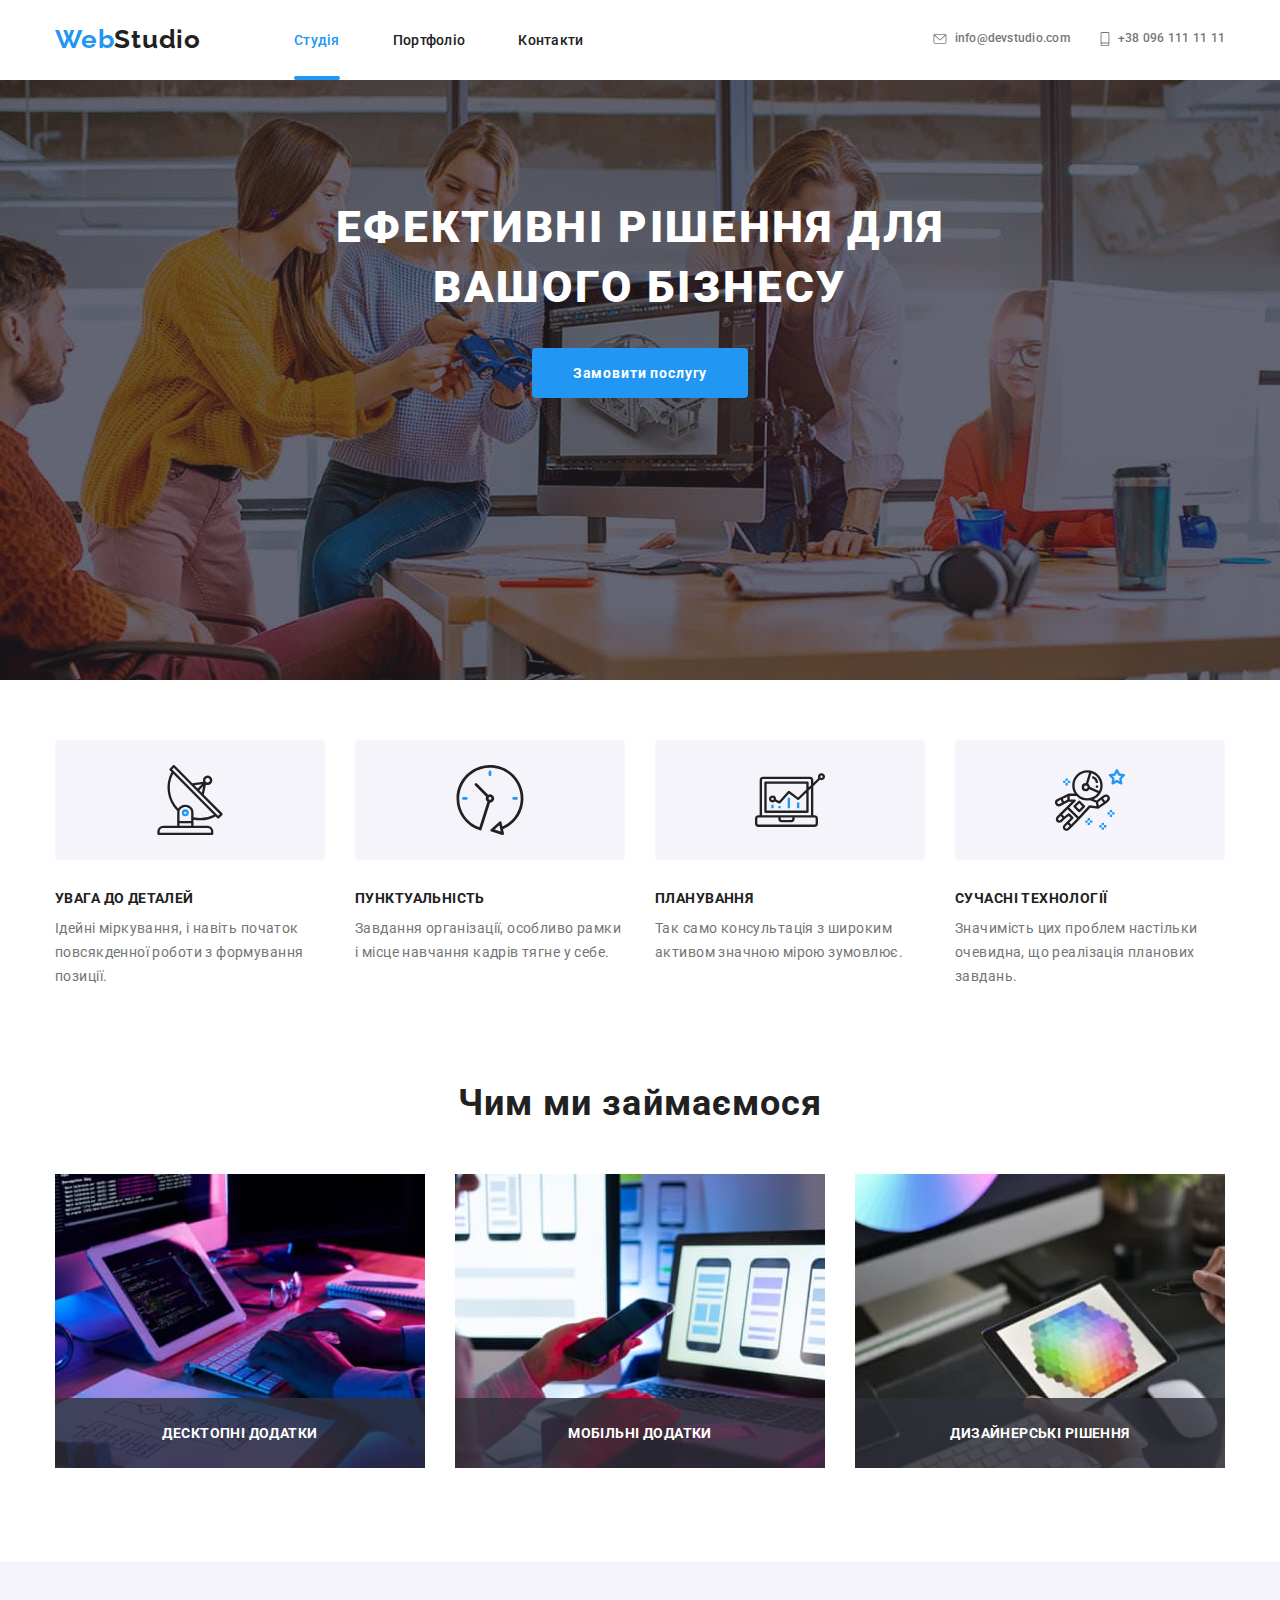
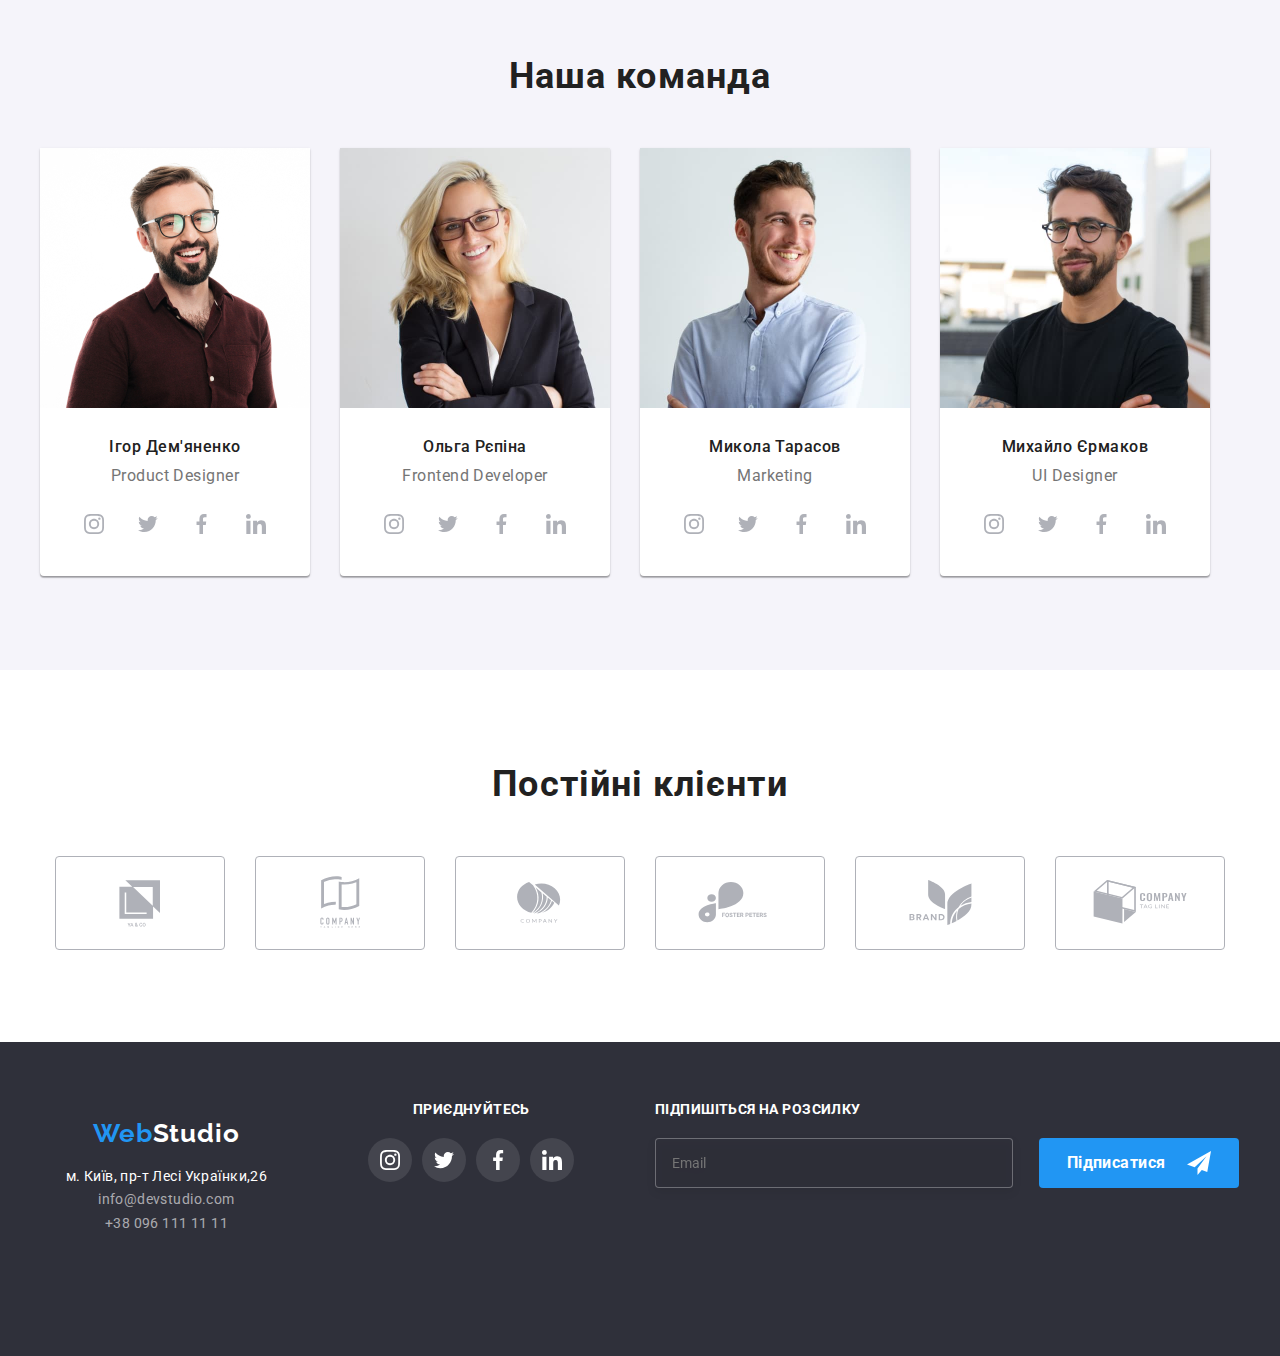
==== commit 76c816f4: "pictures" ====
--- a/index.html
+++ b/index.html
@@ -188,19 +188,20 @@
           <li class="team-members__worker">
             <picture>
               <source
-                srcset="./images/team/designer/designer@1xphone(1).jpg 1x, ./images/team/designer/designer@2x450w.jpg 2x"
+                srcset="./images/team/designer/designer-370@1x.jpg 1x, ./images/team/designer/designer-370@2x.jpg 2x"
+                media="(min-width:1200px)">
+
+
+              <source
+                srcset="./images/team/designer/designer-354@1x.jpg 1x, ./images/team/designer/designer-354@2x.jpg 2x"
+                media="(min-width: 768px)">
+
+              <source
+                srcset="./images/team/designer/designer-450@1x.jpg 1x, ./images/team/designer/designer-450@2x.jpg 2x"
                 media="(min-width: 480px">
-              <img src="./images/team/designer/designer@1xphone(1).jpg" alt="Ігор">
-            </picture>
-            <picture>
-              <source
-                srcset="./images/team/designer/designer@1xTablet (1).jpg 1x, ./images/team/designer/designer350w@2x.jpg 2x"
-                media="(min-width: 768px)">
-            </picture>
-            <picture>
-              <source
-                srcset="./images/team/designer/designer@1xDesktop (1).jpg 1x, ./images/team/designer/designer270w@2x.jpg 2x"
-                media="(min-width:1200px)">
+              <img src="./images/team/designer/designer-450@1x.jpg" alt="Ігор">
+
+
             </picture>
 
             <div class="team-card">
@@ -246,13 +247,13 @@
             <picture>
               <source srcset="./images/team/repina/repina-270.jpg 1x, ./images/team/repina/repina270@2x.jpg 2x "
                 media="(min-width:1200px)">
-            </picture>
-
-            <picture>
-              <source srcset="./images/team/repina/repina-350.jpg 1x, ./images/team/repina/repina270@2x.jpg 2x "
+
+
+
+              <source srcset="./images/team/repina/repina-350.jpg 1x, ./images/team/repina/repina-354@2x.jpg 2x "
                 media="(min-width:768px)">
-            </picture>
-            <picture>
+
+
               <source srcset="./images/team/repina/repina@1x450 (1).jpg 1x, ./images/team/repina/repina-450.jpg   2x "
                 media="(min-width:480px)">
               <img src="./images/team/repina/repina@1x450 (1).jpg" alt="Оля">
@@ -300,17 +301,17 @@
 
           <li class="team-members__worker">
             <picture>
-              <source srcset="./images/team/tarasov/tarasov-450.jpg 1x, ./images/team/tarasov/tarasov450@2x.jpg 2x "
+
+
+              <source srcset="./images/team/tarasov/tarasov-270.jpg 1x, ./images/team/tarasov/tarasov270@2x.jpg 2x "
                 media="(min-width:1200px)">
-            </picture>
-
-            <picture>
+
+
               <source srcset="./images/team/tarasov/tarasov-350.jpg 1x, ./images/team/tarasov/tarasov350@2x.jpg 2x "
                 media="(min-width:768px)">
-            </picture>
-
-            <picture>
-              <source srcset="./images/team/tarasov/tarasov-270.jpg 1x, ./images/team/tarasov/tarasov270@2x.jpg 2x "
+
+
+              <source srcset="./images/team/tarasov/tarasov-450.jpg 1x, ./images/team/tarasov/tarasov450@2x.jpg 2x "
                 media="(min-width:480px)">
               <img src="./images/team/tarasov/tarasov-450.jpg" alt="">
             </picture>
@@ -358,13 +359,13 @@
               <picture>
                 <source srcset="./images/team/jermakov/jermakov-270.jpg 1x,./images/team/jermakov/jermakov270@2x.jpg2x"
                   media="(min-width: 1200px)">
-              </picture>
-              <picture>
+
+
                 <source
                   srcset="./images/team/jermakov/jermakov-350.jpg 1x, ./images/team/jermakov/jermakov350@2x.jpg 2x"
                   media="(min-width: 768px)">
-              </picture>
-              <picture>
+
+
                 <source
                   srcset="./images/team/jermakov/jermakov-450.jpg 1x, ./images/team/jermakov/jermakov450@2x.jpg 2x"
                   media="(min-width: 480px)">
--- a/css/main.min.css
+++ b/css/main.min.css
@@ -1 +1 @@
-.visually-hidden{position:absolute;white-space:nowrap;width:1px;height:1px;overflow:hidden;border:0;padding:0;clip:rect(0 0 0 0);-webkit-clip-path:inset(50%);clip-path:inset(50%);margin:-1px}html{-webkit-box-sizing:border-box;box-sizing:border-box}*,*::before,*::after{-webkit-box-sizing:inherit;box-sizing:inherit}ul{padding:0;list-style:none;margin:0}img{display:block;width:100%;height:auto}address{font-style:normal}h1,h2,h3,h4,h5,h6,p{margin-top:0;margin-bottom:0}body{font-family:Roboto,sans-serif;color:#212121;background-color:#fff;letter-spacing:.03em;font-size:14px}.body.is-open{overflow:hidden}.list{list-style:none;margin:0}.link{text-decoration:none}.flex-container{display:-webkit-box;display:-ms-flexbox;display:flex;-webkit-box-pack:justify;-ms-flex-pack:justify;justify-content:space-between}button{cursor:pointer}a{cursor:pointer;text-decoration:inherit}header{position:relative}.logo{display:block;font-family:Raleway;font-size:26px;font-weight:700;line-height:1.19;letter-spacing:.03em;text-align:left;text-decoration:none}@media screen and (max-width: 480px){.logo{padding-top:16px;padding-bottom:16px}}@media screen and (min-width: 480px){.logo{font-size:24px;padding-top:16px;padding-bottom:16px}}@media screen and (min-width: 768px){.logo{font-size:26px}}@media screen and (min-width: 1170px){.logo{font-size:26px}}.header-portfolio{border-bottom:1px solid #ececec}.header__logo{color:var(--second-half-logo)}.header__logo--blue{color:#2196f3}@media screen and (min-width: 480px){.header__logo{padding-top:16px;padding-bottom:16px;margin-right:auto}}@media screen and (min-width: 768px){.header__logo{padding-top:26px;padding-bottom:26px;margin-right:88px}}@media screen and (min-width: 1170px){.header__logo{padding-top:24px;padding-bottom:25px;margin-right:93px}}.mobile-menu__button .button-menu__icon-cross{display:none}.header-contacts{display:-webkit-box;display:-ms-flexbox;display:flex;padding-bottom:0px;margin-left:auto;margin-top:0;margin-bottom:0;padding-left:0}@media screen and (max-width: 768px){.header-contacts{display:none}}@media screen and (min-width: 768px){.header-contacts{display:block;padding-top:21px;padding-bottom:21px}.header-contacts:not(:last-child){margin-bottom:10px}}@media screen and (min-width: 1170px){.header-contacts{display:-webkit-box;display:-ms-flexbox;display:flex;padding:0}}@media screen and (min-width: 768px)and (max-width: 1169px){.header-contacts__contact-mail{margin-bottom:10px}}@media screen and (min-width: 1170px){.header-contacts__contact-mail{margin-right:30px}}.header-contacts__contact-phone,.header-contacts__contact-mail{display:block;font-weight:500;color:#757575;line-height:1.17;font-size:14px;letter-spacing:.02em;display:-webkit-box;display:-ms-flexbox;display:flex;-webkit-box-align:center;-ms-flex-align:center;align-items:center;-webkit-transition-property:color;transition-property:color;-webkit-transition-duration:250ms;transition-duration:250ms;-webkit-transition-timing-function:cubic-bezier(0.4, 0, 0.2, 1);transition-timing-function:cubic-bezier(0.4, 0, 0.2, 1)}.header-contacts__contact-phone:hover,.header-contacts__contact-phone:focus,.header-contacts__contact-phone:active,.header-contacts__contact-mail:hover,.header-contacts__contact-mail:focus,.header-contacts__contact-mail:active{color:#2196f3}@media screen and (min-width: 768px){.header-contacts__contact-phone,.header-contacts__contact-mail{font-size:12px;line-height:1.16;letter-spacing:.02em}}@media screen and (min-width: 1170px){.header-contacts__contact-phone,.header-contacts__contact-mail{padding-bottom:32px;padding-top:32px}}.header-contacts__mini-icon{width:16px;height:12px;fill:currentColor;margin-right:10px}@media screen and (min-width: 768px){.header-contacts__mini-icon{width:14px;height:10px;margin-right:8px}}.header-contacts__mini-icon--phone{width:12px;height:16px}@media screen and (min-width: 768px){.header-contacts__mini-icon--phone{width:10px;height:14px;margin-right:8px}}.nav{display:-webkit-box;display:-ms-flexbox;display:flex;-webkit-box-pack:justify;-ms-flex-pack:justify;justify-content:space-between}.nav-links{padding-bottom:0px;margin-right:auto;display:-webkit-box;display:-ms-flexbox;display:flex;-webkit-box-pack:start;-ms-flex-pack:start;justify-content:flex-start;-webkit-box-align:center;-ms-flex-align:center;align-items:center;margin-top:0;margin-bottom:0;display:none}@media screen and (min-width: 768px){.nav-links{display:-webkit-box;display:-ms-flexbox;display:flex}}.nav-links__item--current{position:relative}.nav-links__link.nav-links__item--current{color:#2196f3}.nav-links__item:not(:last-child){margin-right:50px}@media screen and (min-width: 768px){.nav-links__item:not(:last-child){margin-right:53px}}.nav-links__item--current::after{content:"";position:absolute;bottom:0;left:0;width:100%;border-bottom:4px solid #2196f3;border-radius:2px}.nav-links__link{display:block;font-weight:500;padding-top:32px;padding-bottom:32px;color:#212121;line-height:1.17;font-size:14px;letter-spacing:.02em;-webkit-transition-property:color;transition-property:color;-webkit-transition-duration:250ms;transition-duration:250ms;-webkit-transition-timing-function:cubic-bezier(0.4, 0, 0.2, 1);transition-timing-function:cubic-bezier(0.4, 0, 0.2, 1);text-decoration:none}.nav-links__link:hover,.nav-links__link:active,.nav-links__link:focus{color:#2196f3}.section-title{margin-bottom:50px;color:var(--title-color);font-weight:700;font-size:36px;line-height:1.16;text-align:center;letter-spacing:.03em}@media screen and (max-width: 1169px){.section-title{font-weight:700;font-size:28px;line-height:1.17;text-align:center;letter-spacing:.03em;margin-bottom:30px}}.section{padding-top:94px;padding-bottom:94px}@media screen and (max-width: 1199px){.section{padding-top:60px;padding-bottom:60px}}.container{width:100%;margin:0 auto;padding-left:15px;padding-right:15px}@media screen and (min-width: 480px){.container{width:480px}}@media screen and (min-width: 768px){.container{width:768px}}@media screen and (min-width: 1170px){.container{width:1200px}}.footer__logo{display:block;color:#fff}@media screen and (max-width: 1199px){.footer__logo{padding:0;margin-bottom:20px}}.footer__logo--blue{color:#2196f3}.footer__set-container{display:-webkit-box;display:-ms-flexbox;display:flex;-webkit-box-orient:vertical;-webkit-box-direction:normal;-ms-flex-direction:column;flex-direction:column;-webkit-box-align:center;-ms-flex-align:center;align-items:center}@media screen and (min-width: 480px){.footer__set-container{margin-bottom:60px}}@media screen and (max-width: 480px){.footer__set-container{margin-bottom:60px}}@media screen and (min-width: 1170px){.footer__set-container{margin-right:0}}.footer{background-color:#2f303a;padding-top:60px;padding-bottom:60px}@media screen and (min-width: 1200px){.footer{display:-webkit-box;display:-ms-flexbox;display:flex}}@media screen and (min-width: 480px){.footer__multi-block{display:-webkit-box;display:-ms-flexbox;display:flex;-webkit-box-pack:center;-ms-flex-pack:center;justify-content:center;-webkit-box-orient:vertical;-webkit-box-direction:normal;-ms-flex-direction:column;flex-direction:column}}@media screen and (min-width: 768px)and (max-width: 1199){.footer__multi-block{display:-webkit-box;display:-ms-flexbox;display:flex;-ms-flex-wrap:wrap;flex-wrap:wrap;-webkit-box-orient:horizontal;-webkit-box-direction:normal;-ms-flex-direction:row;flex-direction:row;-ms-flex-pack:distribute;justify-content:space-around}}@media screen and (min-width: 1200px){.footer__multi-block{-ms-flex-pack:distribute;justify-content:space-around;display:-webkit-box;display:-ms-flexbox;display:flex;-webkit-box-orient:horizontal;-webkit-box-direction:normal;-ms-flex-direction:row;flex-direction:row}}.footer-form__container{width:100%;text-align:center}@media screen and (min-width: 1170px){.footer-form__container{display:-webkit-box;display:-ms-flexbox;display:flex;-webkit-box-orient:horizontal;-webkit-box-direction:normal;-ms-flex-direction:row;flex-direction:row;-webkit-box-align:baseline;-ms-flex-align:baseline;align-items:baseline}}.footer-form__input{width:100%;height:50px;color:rgba(255,255,255,.3);background-color:rgba(47,48,58,.4);border:1px solid rgba(255,255,255,.3);-webkit-filter:drop-shadow(0px 4px 4px rgba(0, 0, 0, 0.15));filter:drop-shadow(0px 4px 4px rgba(0, 0, 0, 0.15));border-radius:4px;outline:none;padding-left:16px;margin-bottom:20px;-webkit-transition:border-color 250ms cubic-bezier(0.4, 0.84, 0.44, 1);transition:border-color 250ms cubic-bezier(0.4, 0.84, 0.44, 1)}@media screen and (min-width: 480px){.footer-form__input{width:450px}}@media screen and (min-width: 1170px){.footer-form__input{max-width:358px}}.footer-form__input:hover,.footer-form__input:active,.footer-form__input:focus{border:1px solid #2196f3}.footer-form__button-subscribe{display:-webkit-box;display:-ms-flexbox;display:flex;-webkit-box-align:center;-ms-flex-align:center;align-items:center;-webkit-box-pack:space-evenly;-ms-flex-pack:space-evenly;justify-content:space-evenly;position:relative;height:50px;width:200px;margin:0 auto;background-color:#2196f3;border-radius:4px;color:#fff;border:none;cursor:pointer;font-weight:700;font-size:16px;line-height:1.8;letter-spacing:.03em}@media screen and (min-width: 480px){.footer-form__button-subscribe{max-width:200px;max-height:50px}}.footer-form__heading{font-family:"Roboto";font-style:normal;font-weight:700;font-size:14px;line-height:1.14;letter-spacing:.03em;text-transform:uppercase;margin-bottom:20px;text-align:center;color:#fff}@media screen and (min-width: 1170px){.footer-form__heading{text-align:left}}@media screen and (min-width: 480px){.footer-socials__container{margin-bottom:60px}}@media screen and (max-width: 480px){.footer-socials__container{margin-bottom:60px}}.footer-socials__button{display:-webkit-box;display:-ms-flexbox;display:flex;-webkit-box-align:center;-ms-flex-align:center;align-items:center;-webkit-box-pack:center;-ms-flex-pack:center;justify-content:center;border:none;width:44px;height:44px;border-radius:50%;background-color:rgba(255,255,255,.1019607843);-webkit-transition-property:background-color;transition-property:background-color;-webkit-transition-duration:250ms;transition-duration:250ms;-webkit-transition-timing-function:cubic-bezier(0.4, 0, 0.2, 1);transition-timing-function:cubic-bezier(0.4, 0, 0.2, 1)}.footer-socials__button:hover,.footer-socials__button:active,.footer-socials__button:focus{background-color:accent-color}.footer-socials>li+li{padding-left:10px}.address-links__map{color:#fff;font-size:14px;line-height:1.7;letter-spacing:.03em;-webkit-transition-property:color;transition-property:color;-webkit-transition-duration:250ms;transition-duration:250ms;-webkit-transition-timing-function:cubic-bezier(0.4, 0, 0.2, 1);transition-timing-function:cubic-bezier(0.4, 0, 0.2, 1)}.address-links__map:hover,.address-links__map:active,.address-links__map:focus{color:#2196f3}.address{font-style:normal;text-align:center}.address-links__contact{color:rgba(255,255,255,.6);font-size:14px;line-height:1.7;letter-spacing:.03em;-webkit-transition-property:color;transition-property:color;-webkit-transition-duration:250ms;transition-duration:250ms;-webkit-transition-timing-function:cubic-bezier(0.4, 0, 0.2, 1);transition-timing-function:cubic-bezier(0.4, 0, 0.2, 1)}.address-links__contact:hover,.address-links__contact:active,.address-links__contact:focus{color:#2196f3}.address-links__item{margin-bottom:0;margin-right:0;margin-left:0}@media screen and (max-width: 767px){.address-links__item{margin-top:9px}}.footer-socails__heading{font-family:"Roboto";font-style:normal;font-weight:700;font-size:14px;line-height:1.14;letter-spacing:.03em;text-transform:uppercase;margin-bottom:20px;text-align:center;color:#fff}.footer-socials{display:-webkit-box;display:-ms-flexbox;display:flex;-webkit-box-pack:center;-ms-flex-pack:center;justify-content:center}.footer-socials>li+li{padding-left:10px}.footer-socials__icon{width:20px;height:20px;fill:#fff}.footer-socials__button{display:-webkit-box;display:-ms-flexbox;display:flex;-webkit-box-align:center;-ms-flex-align:center;align-items:center;-webkit-box-pack:center;-ms-flex-pack:center;justify-content:center;border:none;width:44px;height:44px;border-radius:50%;background-color:rgba(255,255,255,.1019607843);-webkit-transition-property:background-color;transition-property:background-color;-webkit-transition-duration:250ms;transition-duration:250ms;-webkit-transition-timing-function:cubic-bezier(0.4, 0, 0.2, 1);transition-timing-function:cubic-bezier(0.4, 0, 0.2, 1)}.footer-socials__button:hover,.footer-socials__button:active,.footer-socials__button:focus{background-color:#2196f3}.card-metha{border:1px solid #eee;border-top:none;padding-top:20px;padding-bottom:20px;padding-right:24px;padding-left:24px}.card-metha__subtitle{font-size:16px;color:#757575;line-height:1.87;margin-top:0;margin-bottom:0;letter-spacing:.03em}.card-metha__titel{color:#212121;font-weight:700;font-size:18px;line-height:2;letter-spacing:.06em}.hero .hero-title{letter-spacing:.06em;margin:0 auto;color:#fff;font-weight:900;font-size:24px;margin-bottom:30px;line-height:1.36;text-transform:uppercase;text-align:center}@media screen and (min-width: 480px){.hero .hero-title{max-width:360px;max-height:84px;font-size:26px;line-height:1.6;letter-spacing:.06em;color:#fff}}@media screen and (min-width: 768px){.hero .hero-title{max-width:360px;max-height:84px;font-size:26px;line-height:1.6;letter-spacing:.06em;color:#fff}}@media screen and (min-width: 1170px){.hero .hero-title{min-width:696px;max-height:120px;font-size:44px;line-height:1.36;letter-spacing:.06em;color:#fff}}.hero{padding:118px 0px;text-align:center;height:400px;background-repeat:no-repeat;background-size:cover;margin:0 auto;background-image:-webkit-gradient(linear, left bottom, left top, from(rgba(47, 48, 58, 0.4)), to(rgba(47, 48, 58, 0.4))),url("../images/header-overlay-phone.jpg");background-image:linear-gradient(to top, rgba(47, 48, 58, 0.4), rgba(47, 48, 58, 0.4)),url("../images/header-overlay-phone.jpg");background-color:#2f303a}@media screen and (max-width: 479px)and (min-device-pixel-ratio: 2),screen and (max-width: 479px)and (-webkit-min-device-pixel-ratio: 2),screen and (max-width: 479px)and (min-resolution: 192dpi),screen and (max-width: 479px)and (min-resolution: 2dppx){.hero{background-image:-webkit-gradient(linear, left bottom, left top, from(rgba(47, 48, 58, 0.4)), to(rgba(47, 48, 58, 0.4))),url("../images/header-mobile-overlay-2x.jpg");background-image:linear-gradient(to top, rgba(47, 48, 58, 0.4), rgba(47, 48, 58, 0.4)),url("../images/header-mobile-overlay-2x.jpg")}}@media screen and (min-width: 480px){.hero{max-width:480px;height:400px;background-image:-webkit-gradient(linear, left bottom, left top, from(rgba(47, 48, 58, 0.4)), to(rgba(47, 48, 58, 0.4))),url("../images/header-overlay-phone.jpg");background-image:linear-gradient(to top, rgba(47, 48, 58, 0.4), rgba(47, 48, 58, 0.4)),url("../images/header-overlay-phone.jpg");background-size:contain;background-position:center;overflow:hidden}}@media screen and (min-width: 480px)and (min-device-pixel-ratio: 2),screen and (min-width: 480px)and (-webkit-min-device-pixel-ratio: 2),screen and (min-width: 480px)and (min-resolution: 192dpi),screen and (min-width: 480px)and (min-resolution: 2dppx){.hero{background-image:-webkit-gradient(linear, left bottom, left top, from(rgba(47, 48, 58, 0.4)), to(rgba(47, 48, 58, 0.4))),url("../images/header-mobile-overlay-2x.jpg");background-image:linear-gradient(to top, rgba(47, 48, 58, 0.4), rgba(47, 48, 58, 0.4)),url("../images/header-mobile-overlay-2x.jpg")}}@media screen and (min-width: 768px){.hero{max-width:768px;height:400px;background-image:-webkit-gradient(linear, left bottom, left top, from(rgba(47, 48, 58, 0.4)), to(rgba(47, 48, 58, 0.4))),url("../images/header-overlay-tablet.jpg");background-image:linear-gradient(to top, rgba(47, 48, 58, 0.4), rgba(47, 48, 58, 0.4)),url("../images/header-overlay-tablet.jpg");background-size:contain;background-position:center;overflow:hidden}}@media screen and (min-width: 768px)and (min-device-pixel-ratio: 2),screen and (min-width: 768px)and (-webkit-min-device-pixel-ratio: 2),screen and (min-width: 768px)and (min-resolution: 192dpi),screen and (min-width: 768px)and (min-resolution: 2dppx){.hero{background-image:-webkit-gradient(linear, left bottom, left top, from(rgba(47, 48, 58, 0.4)), to(rgba(47, 48, 58, 0.4))),url("../images/header-overlay-tablet-2x.jpg");background-image:linear-gradient(to top, rgba(47, 48, 58, 0.4), rgba(47, 48, 58, 0.4)),url("../images/header-overlay-tablet-2x.jpg")}}@media screen and (min-width: 1170px){.hero{max-width:1600px;height:600px;background-image:-webkit-gradient(linear, left bottom, left top, from(rgba(47, 48, 58, 0.4)), to(rgba(47, 48, 58, 0.4))),url("../images/overlay.jpg");background-image:linear-gradient(to top, rgba(47, 48, 58, 0.4), rgba(47, 48, 58, 0.4)),url("../images/overlay.jpg");background-size:cover;overflow:hidden}}@media screen and (min-width: 1170px)and (min-device-pixel-ratio: 2),screen and (min-width: 1170px)and (-webkit-min-device-pixel-ratio: 2),screen and (min-width: 1170px)and (min-resolution: 192dpi),screen and (min-width: 1170px)and (min-resolution: 2dppx){.hero{background-image:-webkit-gradient(linear, left bottom, left top, from(rgba(47, 48, 58, 0.4)), to(rgba(47, 48, 58, 0.4))),url("../images/header-overlay-desktop-2x.jpg");background-image:linear-gradient(to top, rgba(47, 48, 58, 0.4), rgba(47, 48, 58, 0.4)),url("../images/header-overlay-desktop-2x.jpg")}}.hero__button--secondary{padding:10px 32px;background-color:#2196f3;color:#fff;line-height:1.87;font-weight:700;min-width:216px;text-align:center;letter-spacing:.06em;border:#2196f3;border-radius:4px}@media screen and (min-width: 480px){.hero__button--secondary{width:200px;height:50px}}@media screen and (min-width: 768px){.hero__button--secondary{width:200px;height:50px}}@media screen and (min-width: 1170px){.hero__button--secondary{width:216px;height:50px}}.section-features{padding-top:60px;padding-bottom:94px}@media screen and (max-width: 1169px){.section-features{padding-top:60px;padding-bottom:60px}}.features__subtitle{color:#757575;font-weight:400;font-size:14px;line-height:1.7;padding:0px 0px;margin:0px 0px;letter-spacing:.03em}@media screen and (min-width: 480px){.features__subtitle{width:480px}}@media screen and (min-width: 768px){.features__subtitle{width:354px}}@media screen and (min-width: 1170px){.features__subtitle{width:270px}}.features__title{font-size:14px;line-height:1.14;text-transform:uppercase;margin-bottom:10px;color:#212121;line-height:1.2;letter-spacing:.03em;font-weight:700}@media screen and (max-width: 767px){.features__title{display:-webkit-box;display:-ms-flexbox;display:flex;-webkit-box-pack:center;-ms-flex-pack:center;justify-content:center}}@media screen and (min-width: 768px){.features__title{width:270px}}@media screen and (min-width: 1170px){.features__title{text-align:left}}.features__pictures-list{padding:0}@media screen and (min-width: 768px){.features__pictures-list{gap:30px;display:-webkit-box;display:-ms-flexbox;display:flex;-ms-flex-wrap:wrap;flex-wrap:wrap}}@media screen and (min-width: 1170px){.features__pictures-list{display:-webkit-box;display:-ms-flexbox;display:flex;gap:30px}}@media screen and (max-width: 767px){.pictures-list__item:not(:last-child){margin-bottom:30px}}@media screen and (min-width: 768px){.pictures-list__item:not(:last-child){width:354px}}@media screen and (min-width: 1170px){.pictures-list__item:not(:last-child){width:270px}}.pictures-list__item::before{content:"";display:block;height:120px;background-color:#f5f4fa;border-radius:4px;margin-bottom:30px;background-repeat:no-repeat;background-position:center;background-size:70px}@media screen and (min-width: 480px){.pictures-list__item::before{width:100%}}@media screen and (min-width: 768px){.pictures-list__item::before{width:354px}}@media screen and (min-width: 1170px){.pictures-list__item::before{max-width:270px}}.weather-radar::before{background-image:url(../images/features/antenna.svg)}.clock::before{background-image:url(../images/features/clock.svg)}.laptop::before{background-image:url(../images/features/diagram.svg)}.spaceman::before{background-image:url(../images/features/astronaut.svg)}.team{background-color:#f5f4fa}.team-members{gap:30px;margin:0;padding:0}@media screen and (min-width: 768px){.team-members{gap:30px;display:-webkit-box;display:-ms-flexbox;display:flex}}@media screen and (min-width: 768px)and (max-width: 1170px){.team-members{-ms-flex-wrap:wrap;flex-wrap:wrap}}@media screen and (min-width: 1170px){.team-members{display:-webkit-box;display:-ms-flexbox;display:flex;margin-left:-15px;margin-right:-15px}}@media screen and (max-width: 480px){.team-members__worker:not(:last-child){margin-bottom:30px}}.team-members__worker{background:#fff;border-radius:0px 0px 4px 4px;-webkit-box-shadow:0px 1px 3px rgba(0,0,0,.12),0px 1px 1px rgba(0,0,0,.14),0px 2px 1px rgba(0,0,0,.2);box-shadow:0px 1px 3px rgba(0,0,0,.12),0px 1px 1px rgba(0,0,0,.14),0px 2px 1px rgba(0,0,0,.2)}@media screen and (min-width: 480px){.team-members__worker{width:450px;margin-bottom:30px}}@media screen and (min-width: 768px){.team-members__worker{width:354px;margin-bottom:0}}@media screen and (min-width: 1170px){.team-members__worker{width:270px}}.team-card{padding:30px}.team-card__heading{margin-bottom:10px;font-weight:500;font-size:16px;line-height:1.18;letter-spacing:.03em;text-align:center;color:#212121}.team-card__job{color:#757575;font-size:16px;line-height:1.18;letter-spacing:.03em;text-align:center}.card-button>li+li{padding-left:10px}.card-button{display:-webkit-box;display:-ms-flexbox;display:flex;-webkit-box-pack:center;-ms-flex-pack:center;justify-content:center;-webkit-box-align:center;-ms-flex-align:center;align-items:center;margin-top:16px}.card-button__link{border:none;width:44px;height:44px;border-radius:50%;color:#afb1b8;display:-webkit-box;display:-ms-flexbox;display:flex;-webkit-box-pack:center;-ms-flex-pack:center;justify-content:center;-webkit-box-align:center;-ms-flex-align:center;align-items:center;-webkit-transition-property:background-color,color;transition-property:background-color,color;-webkit-transition-duration:250ms;transition-duration:250ms;-webkit-transition-timing-function:cubic-bezier(0.4, 0, 0.2, 1);transition-timing-function:cubic-bezier(0.4, 0, 0.2, 1)}.card-button__link:hover,.card-button__link:active,.card-button__link:focus{background-color:#2196f3;color:#fff}.card-button__icon{width:20px;height:20px;fill:currentColor}.section-work{padding-top:0;padding-left:0;padding-bottom:94px}@media screen and (max-width: 1170px){.section-work{padding-bottom:60px;display:none}}.work{display:-webkit-box;display:-ms-flexbox;display:flex}.work__item:not(:last-child){margin-right:30px}.work__item{width:370px;position:relative}.work__text{-webkit-box-pack:center;-ms-flex-pack:center;justify-content:center;-webkit-box-align:center;-ms-flex-align:center;align-items:center;display:-webkit-box;display:-ms-flexbox;display:flex;position:absolute;bottom:0;color:#fff;font-weight:700;text-transform:uppercase;height:70px;width:100%;background-color:rgba(47,48,58,.8)}.clients{gap:30px}@media screen and (min-width: 480px){.clients{-webkit-box-pack:center;-ms-flex-pack:center;justify-content:center;display:-webkit-box;display:-ms-flexbox;display:flex;-ms-flex-wrap:wrap;flex-wrap:wrap;-ms-flex-preferred-size:calc((100% - 60px)/2);flex-basis:calc((100% - 60px)/2)}}@media screen and (min-width: 1170px){.clients{display:-webkit-box;display:-ms-flexbox;display:flex}}.clients__image{height:92px}@media screen and (min-width: 480px){.clients__image{max-width:210px}}@media screen and (min-width: 1170px){.clients__image{max-width:170px}}.clients__link{display:-webkit-box;display:-ms-flexbox;display:flex;-webkit-box-pack:center;-ms-flex-pack:center;justify-content:center;fill:#afb1b8;border:1px solid #afb1b8;border-radius:4px;-webkit-transition-property:background-color,fill;transition-property:background-color,fill;-webkit-transition-duration:250ms;transition-duration:250ms;-webkit-transition-timing-function:cubic-bezier(0.4, 0, 0.2, 1);transition-timing-function:cubic-bezier(0.4, 0, 0.2, 1)}@media screen and (min-width: 480px){.clients__link{max-width:210px}}.clients__link:hover,.clients__link:active,.clients__link:focus{fill:#2196f3;border-color:#2196f3}@media screen and (max-width: 479px){.clients__item:not(:last-child){margin-bottom:30px}}.clients__item{height:92px;width:170px}@media screen and (max-width: 479px){.clients__item{margin-top:0;margin:0 auto}}.backdrop.is-hidden{pointer-events:none;opacity:0;visibility:hidden}.backdrop{position:fixed;width:100%;height:100%;top:0;left:0;-webkit-transition:opacity 250ms cubic-bezier(0.4, 0.84, 0.44, 1),visibility 250ms cubic-bezier(0.4, 0.84, 0.44, 1);transition:opacity 250ms cubic-bezier(0.4, 0.84, 0.44, 1),visibility 250ms cubic-bezier(0.4, 0.84, 0.44, 1);background-color:rgba(0,0,0,.2)}.modal{position:absolute;top:50%;left:50%;-webkit-transform:translate(-50%, -50%);transform:translate(-50%, -50%);border-radius:4px;background-color:#fff;overflow-y:scroll;z-index:999;overflow-y:scroll}@media screen and (max-width: 479px){.modal{width:300px;height:700px}}@media screen and (min-width: 480px){.modal{width:450px;height:609px}}@media screen and (min-width: 1170px){.modal{width:528px;height:581px;overflow:hidden}}@media screen and (min-width: 768px)and (max-width: 1169px){.modal{width:450px}}.modal__button-close{position:absolute;display:-webkit-box;display:-ms-flexbox;display:flex;-webkit-box-align:center;-ms-flex-align:center;align-items:center;-webkit-box-pack:center;-ms-flex-pack:center;justify-content:center;top:9px;right:9px;width:30px;height:30px;border-radius:50%;border:1px solid rgba(0,0,0,.1);cursor:pointer;-webkit-transition:fill 250ms cubic-bezier(0.4, 0.84, 0.44, 1);transition:fill 250ms cubic-bezier(0.4, 0.84, 0.44, 1);background-color:#fff;z-index:10000}.modal__button-close:hover .modal__close-icon,.modal__button-close:active .modal__close-icon,.modal__button-close:focus .modal__close-icon{fill:#2196f3;border-color:rgba(0,0,0,.1)}.modal__close-icon{width:11px;height:11px;fill:#000;-webkit-transition:fill 250ms cubic-bezier(0.4, 0.84, 0.44, 1);transition:fill 250ms cubic-bezier(0.4, 0.84, 0.44, 1)}.modal__heading{font-weight:700;font-size:20px;line-height:23px;text-align:center;letter-spacing:.03em;color:#212121;margin-bottom:12px}.modal__label{color:#757575;font-weight:400;font-size:12px;line-height:14px;letter-spacing:.01em;margin-bottom:4px}.modal-container{display:-webkit-box;display:-ms-flexbox;display:flex;-webkit-box-orient:vertical;-webkit-box-direction:normal;-ms-flex-direction:column;flex-direction:column;-webkit-box-pack:center;-ms-flex-pack:center;justify-content:center;position:relative;padding:40px}.modal__input-icon{position:relative;margin-bottom:10px}.modal-input{width:100%;height:40px;padding-left:42px;border:1px solid rgba(33,33,33,.2);border-radius:4px;-webkit-transition:border-color 250ms cubic-bezier(0.4, 0.84, 0.44, 1);transition:border-color 250ms cubic-bezier(0.4, 0.84, 0.44, 1);outline:rgba(0,0,0,0)}.modal-input:hover,.modal-input:active,.modal-inpu:focus{border-color:#2196f3}.icon-person,.icon-phone,.icon-envelope{position:absolute;width:12px;height:12px;top:14px;left:15px}.modal-input:focus+.modal-input__entire-icon{fill:#2196f3}.modal-input__entire-icon{width:12px;height:12px;-webkit-transition:fill 250ms cubic-bezier(0.4, 0.84, 0.44, 1);transition:fill 250ms cubic-bezier(0.4, 0.84, 0.44, 1)}.modal__button-submit{display:-webkit-box;display:-ms-flexbox;display:flex;-webkit-box-pack:center;-ms-flex-pack:center;justify-content:center;-webkit-box-align:center;-ms-flex-align:center;align-items:center;margin-top:30px}.modal__comment{font-weight:400;font-size:12px;line-height:1.16;letter-spacing:.01em;resize:none;width:100%;height:120px;margin-bottom:20px;border:1px solid rgba(33,33,33,.2);border-radius:4px;-webkit-transition:border-color 250ms cubic-bezier(0.4, 0.84, 0.44, 1);transition:border-color 250ms cubic-bezier(0.4, 0.84, 0.44, 1);padding:12px 15px;outline:rgba(0,0,0,0)}@media screen and (min-width: 480px){.modal__comment{width:100%}}@media screen and (max-width: 480px){.modal__comment{width:100%}}.modal__comment:hover,.modal__comment:active,.modal__comment:focus{border-color:#2196f3}.modal__comment::-webkit-input-placeholder{color:rgba(117,117,117,.5)}.modal__comment::-moz-placeholder{color:rgba(117,117,117,.5)}.modal__comment:-ms-input-placeholder{color:rgba(117,117,117,.5)}.modal__comment::-ms-input-placeholder{color:rgba(117,117,117,.5)}.modal__comment::placeholder{color:rgba(117,117,117,.5)}.modal__checkbox-label{display:-webkit-box;display:-ms-flexbox;display:flex;-webkit-box-align:center;-ms-flex-align:center;align-items:center;-webkit-box-pack:center;-ms-flex-pack:center;justify-content:center;font-weight:400;font-size:14px;line-height:1.7;letter-spacing:.03em;color:#757575}@media screen and (min-width: 480px){.modal__checkbox-label{font-size:12px}}.modal__privasy-agreemant{color:#2196f3;text-decoration:underline;margin-left:8px}.modal__checkbox{position:absolute;white-space:nowrap;width:1px;height:1px;margin:-1px;overflow:hidden;border:0;padding:0;clip:rect(0 0 0 0);-webkit-clip-path:inset(50%);clip-path:inset(50%)}.modal__checkbox-icon{content:"";display:inline-block;width:16px;height:15px;border:2px solid #212121;border-radius:2px;margin-right:7px}.modal__checkbox:checked~.modal__checkbox-icon{background-color:#2196f3;background-image:url("../images/checkbox/checked.svg");background-repeat:no-repeat;background-position:center;background-origin:border-box;border-radius:2px;border:rgba(0,0,0,0)}.modal__button-submit{display:-webkit-box;display:-ms-flexbox;display:flex;-webkit-box-pack:center;-ms-flex-pack:center;justify-content:center;-webkit-box-align:center;-ms-flex-align:center;align-items:center;margin-top:30px}.modal__button-submit .submit{width:200px;height:50px;background:#2196f3;-webkit-box-shadow:0px 4px 4px rgba(0,0,0,.15);box-shadow:0px 4px 4px rgba(0,0,0,.15);border-radius:4px;border:none;font-weight:700;font-size:16px;line-height:1.87;-webkit-box-align:center;-ms-flex-align:center;align-items:center;text-align:center;letter-spacing:.06em;color:#fff}.filter{margin-bottom:50px;display:-webkit-box;display:-ms-flexbox;display:flex;-webkit-box-pack:center;-ms-flex-pack:center;justify-content:center}@media screen and (max-width: 479px){.filter{width:100%;-ms-flex-wrap:wrap;flex-wrap:wrap;row-gap:15px;-webkit-box-pack:start;-ms-flex-pack:start;justify-content:flex-start}}@media screen and (min-width: 480px){.filter{width:100%;-ms-flex-wrap:wrap;flex-wrap:wrap;row-gap:15px;-webkit-box-pack:start;-ms-flex-pack:start;justify-content:flex-start}}@media screen and (min-width: 768px){.filter{display:-webkit-box;display:-ms-flexbox;display:flex;-webkit-box-pack:center;-ms-flex-pack:center;justify-content:center;margin-bottom:50px}}.filter__button-primary{font-family:inherit;background-color:#f5f4fa;color:#212121;font-weight:500;font-size:16px;line-height:1.6;padding:6px 22px;text-align:center;min-width:73px;text-align:center;letter-spacing:.03em;border-radius:4px;border:1px solid rgba(0,0,0,0);-webkit-transition:background-color 250ms cubic-bezier(0.4, 0.84, 0.44, 1),color 250ms cubic-bezier(0.4, 0.84, 0.44, 1),-webkit-box-shadow 250ms cubic-bezier(0.4, 0.84, 0.44, 1);transition:background-color 250ms cubic-bezier(0.4, 0.84, 0.44, 1),color 250ms cubic-bezier(0.4, 0.84, 0.44, 1),-webkit-box-shadow 250ms cubic-bezier(0.4, 0.84, 0.44, 1);transition:background-color 250ms cubic-bezier(0.4, 0.84, 0.44, 1),color 250ms cubic-bezier(0.4, 0.84, 0.44, 1),box-shadow 250ms cubic-bezier(0.4, 0.84, 0.44, 1);transition:background-color 250ms cubic-bezier(0.4, 0.84, 0.44, 1),color 250ms cubic-bezier(0.4, 0.84, 0.44, 1),box-shadow 250ms cubic-bezier(0.4, 0.84, 0.44, 1),-webkit-box-shadow 250ms cubic-bezier(0.4, 0.84, 0.44, 1)}.filter__button-primary:hover,.filter__button-primary:active,.filter__button-primary:focus{background-color:#2196f3;color:#fff;-webkit-box-shadow:0px 3px 1px rgba(0,0,0,.1),0px 1px 2px rgba(0,0,0,.08),0px 2px 2px rgba(0,0,0,.12);box-shadow:0px 3px 1px rgba(0,0,0,.1),0px 1px 2px rgba(0,0,0,.08),0px 2px 2px rgba(0,0,0,.12)}.filter__item:not(:last-child){margin-right:8px}.portfolio{gap:30px;display:-webkit-box;display:-ms-flexbox;display:flex;-ms-flex-wrap:wrap;flex-wrap:wrap}@media screen and (max-width: 479px){.portfolio__item:not(:last-child){margin-bottom:30px}}@media screen and (max-width: 479px){.portfolio__item{width:100%}}@media screen and (min-width: 480px){.portfolio__item{display:-webkit-box;display:-ms-flexbox;display:flex;-ms-flex-wrap:wrap;flex-wrap:wrap;width:354px}}@media screen and (min-width: 1200px){.portfolio__item{-ms-flex-preferred-size:calc(33.3333333333% - 30px);flex-basis:calc(33.3333333333% - 30px)}}.portfolio__card-link:hover .overlay{-webkit-transform:translateY(0);transform:translateY(0);-webkit-transition:250ms cubic-bezier(0.4, 0, 0.2, 1);transition:250ms cubic-bezier(0.4, 0, 0.2, 1)}.portfolio__card-link{font-size:18px;color:#212121;display:block;-webkit-transition-property:-webkit-box-shadow;transition-property:-webkit-box-shadow;transition-property:box-shadow;transition-property:box-shadow, -webkit-box-shadow;-webkit-transition-duration:250ms;transition-duration:250ms;-webkit-transition-timing-function:cubic-bezier(0.4, 0, 0.2, 1);transition-timing-function:cubic-bezier(0.4, 0, 0.2, 1)}.portfolio__card-link:hover,.portfolio__card-link:focus,.portfolio__card-link:active{-webkit-box-shadow:0px 1px 1px rgba(0,0,0,.12),0px 4px 4px rgba(0,0,0,.06),1px 4px 6px rgba(0,0,0,.16);box-shadow:0px 1px 1px rgba(0,0,0,.12),0px 4px 4px rgba(0,0,0,.06),1px 4px 6px rgba(0,0,0,.16)}.thumb{position:relative;overflow:hidden}.thumb__overlay{position:absolute;width:100%;height:100%;top:0;left:0;background-color:rgba(33,150,243,.9);-webkit-transform:translateY(100%);transform:translateY(100%);-webkit-transition:250ms cubic-bezier(0.4, 0, 0.2, 1);transition:250ms cubic-bezier(0.4, 0, 0.2, 1)}.thumb__overlay-text{color:#fff;line-height:1.55;font-size:18px;letter-spacing:.03em;width:322px;height:168px;padding-top:63px;padding-left:24px}.portfolio__card-link:hover .thumb__overlay{-webkit-transform:translateY(0);transform:translateY(0);-webkit-transition:250ms cubic-bezier(0.4, 0, 0.2, 1);transition:250ms cubic-bezier(0.4, 0, 0.2, 1)}.mobile-menu{position:fixed;-webkit-box-orient:vertical;-webkit-box-direction:normal;-ms-flex-direction:column;flex-direction:column;-webkit-box-pack:justify;-ms-flex-pack:justify;justify-content:space-between;padding-top:48px;padding-left:40px;padding-bottom:48px;opacity:0;pointer-events:none;height:100%;top:0;left:0;background-color:#fff;-webkit-box-shadow:0px 4px 8px rgba(0,0,0,.04),0px 2px 4px rgba(0,0,0,.08),0px 1px 3px rgba(0,0,0,.16);box-shadow:0px 4px 8px rgba(0,0,0,.04),0px 2px 4px rgba(0,0,0,.08),0px 1px 3px rgba(0,0,0,.16);z-index:999;width:100%;overflow-y:scroll;-webkit-transition:opacity 250ms cubic-bezier(0.4, 0.84, 0.44, 1);transition:opacity 250ms cubic-bezier(0.4, 0.84, 0.44, 1)}.mobile-menu.is-open{pointer-events:all;opacity:1;display:-webkit-box;display:-ms-flexbox;display:flex}.mobile-menu__nav-links{display:-webkit-box;display:-ms-flexbox;display:flex;-webkit-box-orient:vertical;-webkit-box-direction:normal;-ms-flex-direction:column;flex-direction:column;font-weight:500;font-size:40px;line-height:1.17;text-align:center;letter-spacing:.02em;text-decoration:none;text-align:left;list-style:none}.nav-linksi-list__item:not(:last-child){margin-bottom:35px}.mobile-menu__contacts-item:not(:last-child){margin-bottom:32px}.mobile-menu__nav-link{color:#212121}.mobile-menu__nav-link:hover,.mobile-menu__nav-link:active,.mobile-menu__nav-link:focus{color:#2196f3}.mobile-menu__contacts{display:-webkit-box;display:-ms-flexbox;display:flex;-webkit-box-orient:vertical;-webkit-box-direction:normal;-ms-flex-direction:column;flex-direction:column;margin-bottom:64px}.mobile-menu__contact-phone{font-weight:500;font-size:34px;line-height:1.17;letter-spacing:.02em;color:#757575}.mobile-menu__contact-phone:hover,.mobile-menu__contact-phone:active,.mobile-menu__contact-phone:focus{color:#2196f3}.mobile-menu__contact-mail{font-weight:500;font-size:24px;line-height:1.16;letter-spacing:.02em;color:#757575}.mobile-menu__contact-mail:hover,.mobile-menu__contact-mail:active,.mobile-menu__contact-mail:focus{color:#2196f3}.mobile-menu__container{display:-webkit-box;display:-ms-flexbox;display:flex;-webkit-box-orient:vertical;-webkit-box-direction:normal;-ms-flex-direction:column;flex-direction:column;-webkit-box-pack:justify;-ms-flex-pack:justify;justify-content:space-between}.mobile-menu__nav-link--current{color:#2196f3}.mobile-menu__button{border:none;background-color:#fff;-webkit-transition:fill 250ms cubic-bezier(0.4, 0.84, 0.44, 1);transition:fill 250ms cubic-bezier(0.4, 0.84, 0.44, 1)}.mobile-menu__button:focus,.mobile-menu__button:active{fill:#2196f3}@media screen and (min-width: 768px){.mobile-menu__button{display:none}}.mobile-menu__button--close{position:absolute;top:21px;right:25.33px;border:none;background-color:#fff;-webkit-transition:fill 250ms cubic-bezier(0.4, 0.84, 0.44, 1);transition:fill 250ms cubic-bezier(0.4, 0.84, 0.44, 1)}.mobile-menu__button--close:focus,.mobile-menu__button--close:active{fill:#2196f3}.mobile-menu__social-links{display:-webkit-box;display:-ms-flexbox;display:flex;-ms-flex-wrap:wrap;flex-wrap:wrap;row-gap:5px}.social-links__item:not(:last-child){margin-right:10px;border-right:2px solid rgba(33,33,33,.2)}.social-links__link{color:#2196f3;padding-right:10px;font-weight:500;font-size:18px;line-height:1.22;letter-spacing:.02em}/*# sourceMappingURL=main.min.css.map */+.visually-hidden{position:absolute;white-space:nowrap;width:1px;height:1px;overflow:hidden;border:0;padding:0;clip:rect(0 0 0 0);-webkit-clip-path:inset(50%);clip-path:inset(50%);margin:-1px}html{-webkit-box-sizing:border-box;box-sizing:border-box}*,*::before,*::after{-webkit-box-sizing:inherit;box-sizing:inherit}ul{padding:0;list-style:none;margin:0}img{display:block;width:100%;height:auto}address{font-style:normal}h1,h2,h3,h4,h5,h6,p{margin-top:0;margin-bottom:0}body{font-family:Roboto,sans-serif;color:#212121;background-color:#fff;letter-spacing:.03em;font-size:14px}.body.is-open{overflow:hidden}.list{list-style:none;margin:0}.link{text-decoration:none}.flex-container{display:-webkit-box;display:-ms-flexbox;display:flex;-webkit-box-pack:justify;-ms-flex-pack:justify;justify-content:space-between}button{cursor:pointer}a{cursor:pointer;text-decoration:inherit}header{position:relative}.logo{display:block;font-family:Raleway;font-size:26px;font-weight:700;line-height:1.19;letter-spacing:.03em;text-align:left;text-decoration:none}@media screen and (max-width: 480px){.logo{padding-top:16px;padding-bottom:16px}}@media screen and (min-width: 480px){.logo{font-size:24px;padding-top:16px;padding-bottom:16px}}@media screen and (min-width: 768px){.logo{font-size:26px}}@media screen and (min-width: 1170px){.logo{font-size:26px}}.header-portfolio{border-bottom:1px solid #ececec}.header__logo{color:var(--second-half-logo)}.header__logo--blue{color:#2196f3}@media screen and (min-width: 480px){.header__logo{padding-top:16px;padding-bottom:16px;margin-right:auto}}@media screen and (min-width: 768px){.header__logo{padding-top:26px;padding-bottom:26px;margin-right:88px}}@media screen and (min-width: 1170px){.header__logo{padding-top:24px;padding-bottom:25px;margin-right:93px}}.mobile-menu__button .button-menu__icon-cross{display:none}.header-contacts{display:-webkit-box;display:-ms-flexbox;display:flex;padding-bottom:0px;margin-left:auto;margin-top:0;margin-bottom:0;padding-left:0}@media screen and (max-width: 768px){.header-contacts{display:none}}@media screen and (min-width: 768px){.header-contacts{display:block;padding-top:21px;padding-bottom:21px}.header-contacts:not(:last-child){margin-bottom:10px}}@media screen and (min-width: 1170px){.header-contacts{display:-webkit-box;display:-ms-flexbox;display:flex;padding:0}}@media screen and (min-width: 768px)and (max-width: 1169px){.header-contacts__contact-mail{margin-bottom:10px}}@media screen and (min-width: 1170px){.header-contacts__contact-mail{margin-right:30px}}.header-contacts__contact-phone,.header-contacts__contact-mail{display:block;font-weight:500;color:#757575;line-height:1.17;font-size:14px;letter-spacing:.02em;display:-webkit-box;display:-ms-flexbox;display:flex;-webkit-box-align:center;-ms-flex-align:center;align-items:center;-webkit-transition-property:color;transition-property:color;-webkit-transition-duration:250ms;transition-duration:250ms;-webkit-transition-timing-function:cubic-bezier(0.4, 0, 0.2, 1);transition-timing-function:cubic-bezier(0.4, 0, 0.2, 1)}.header-contacts__contact-phone:hover,.header-contacts__contact-phone:focus,.header-contacts__contact-phone:active,.header-contacts__contact-mail:hover,.header-contacts__contact-mail:focus,.header-contacts__contact-mail:active{color:#2196f3}@media screen and (min-width: 768px){.header-contacts__contact-phone,.header-contacts__contact-mail{font-size:12px;line-height:1.16;letter-spacing:.02em}}@media screen and (min-width: 1170px){.header-contacts__contact-phone,.header-contacts__contact-mail{padding-bottom:32px;padding-top:32px}}.header-contacts__mini-icon{width:16px;height:12px;fill:currentColor;margin-right:10px}@media screen and (min-width: 768px){.header-contacts__mini-icon{width:14px;height:10px;margin-right:8px}}.header-contacts__mini-icon--phone{width:12px;height:16px}@media screen and (min-width: 768px){.header-contacts__mini-icon--phone{width:10px;height:14px;margin-right:8px}}.nav{display:-webkit-box;display:-ms-flexbox;display:flex;-webkit-box-pack:justify;-ms-flex-pack:justify;justify-content:space-between}.nav-links{padding-bottom:0px;margin-right:auto;display:-webkit-box;display:-ms-flexbox;display:flex;-webkit-box-pack:start;-ms-flex-pack:start;justify-content:flex-start;-webkit-box-align:center;-ms-flex-align:center;align-items:center;margin-top:0;margin-bottom:0;display:none}@media screen and (min-width: 768px){.nav-links{display:-webkit-box;display:-ms-flexbox;display:flex}}.nav-links__item--current{position:relative}.nav-links__link.nav-links__item--current{color:#2196f3}.nav-links__item:not(:last-child){margin-right:50px}@media screen and (min-width: 768px){.nav-links__item:not(:last-child){margin-right:53px}}.nav-links__item--current::after{content:"";position:absolute;bottom:0;left:0;width:100%;border-bottom:4px solid #2196f3;border-radius:2px}.nav-links__link{display:block;font-weight:500;padding-top:32px;padding-bottom:32px;color:#212121;line-height:1.17;font-size:14px;letter-spacing:.02em;-webkit-transition-property:color;transition-property:color;-webkit-transition-duration:250ms;transition-duration:250ms;-webkit-transition-timing-function:cubic-bezier(0.4, 0, 0.2, 1);transition-timing-function:cubic-bezier(0.4, 0, 0.2, 1);text-decoration:none}.nav-links__link:hover,.nav-links__link:active,.nav-links__link:focus{color:#2196f3}.section-title{margin-bottom:50px;color:var(--title-color);font-weight:700;font-size:36px;line-height:1.16;text-align:center;letter-spacing:.03em}@media screen and (max-width: 1169px){.section-title{font-weight:700;font-size:28px;line-height:1.17;text-align:center;letter-spacing:.03em;margin-bottom:30px}}.section{padding-top:94px;padding-bottom:94px}@media screen and (max-width: 1199px){.section{padding-top:60px;padding-bottom:60px}}.container{width:100%;margin:0 auto;padding-left:15px;padding-right:15px}@media screen and (min-width: 480px){.container{width:480px}}@media screen and (min-width: 768px){.container{width:768px}}@media screen and (min-width: 1170px){.container{width:1200px}}.footer__logo{display:block;color:#fff}@media screen and (max-width: 1199px){.footer__logo{padding:0;margin-bottom:20px}}.footer__logo--blue{color:#2196f3}.footer__set-container{display:-webkit-box;display:-ms-flexbox;display:flex;-webkit-box-orient:vertical;-webkit-box-direction:normal;-ms-flex-direction:column;flex-direction:column;-webkit-box-align:center;-ms-flex-align:center;align-items:center}@media screen and (min-width: 480px){.footer__set-container{margin-bottom:60px}}@media screen and (max-width: 480px){.footer__set-container{margin-bottom:60px}}@media screen and (min-width: 1170px){.footer__set-container{margin-right:0}}.footer{background-color:#2f303a;padding-top:60px;padding-bottom:60px}@media screen and (min-width: 1200px){.footer{display:-webkit-box;display:-ms-flexbox;display:flex}}@media screen and (max-width: 767px){.footer__multi-block{display:-webkit-box;display:-ms-flexbox;display:flex;-webkit-box-pack:center;-ms-flex-pack:center;justify-content:center;-webkit-box-orient:vertical;-webkit-box-direction:normal;-ms-flex-direction:column;flex-direction:column}}@media screen and (min-width: 768px){.footer__multi-block{display:-webkit-box;display:-ms-flexbox;display:flex;-ms-flex-wrap:wrap;flex-wrap:wrap;-webkit-box-orient:horizontal;-webkit-box-direction:normal;-ms-flex-direction:row;flex-direction:row;-ms-flex-pack:distribute;justify-content:space-around}}@media screen and (min-width: 1200px){.footer__multi-block{-ms-flex-pack:distribute;justify-content:space-around;display:-webkit-box;display:-ms-flexbox;display:flex;-webkit-box-orient:horizontal;-webkit-box-direction:normal;-ms-flex-direction:row;flex-direction:row}}.footer-form__container{width:100%;text-align:center}@media screen and (min-width: 1170px){.footer-form__container{display:-webkit-box;display:-ms-flexbox;display:flex;-webkit-box-orient:horizontal;-webkit-box-direction:normal;-ms-flex-direction:row;flex-direction:row;-webkit-box-align:baseline;-ms-flex-align:baseline;align-items:baseline}}.footer-form__input{width:100%;height:50px;color:rgba(255,255,255,.3);background-color:rgba(47,48,58,.4);border:1px solid rgba(255,255,255,.3);-webkit-filter:drop-shadow(0px 4px 4px rgba(0, 0, 0, 0.15));filter:drop-shadow(0px 4px 4px rgba(0, 0, 0, 0.15));border-radius:4px;outline:none;padding-left:16px;margin-bottom:20px;-webkit-transition:border-color 250ms cubic-bezier(0.4, 0.84, 0.44, 1);transition:border-color 250ms cubic-bezier(0.4, 0.84, 0.44, 1)}@media screen and (min-width: 480px){.footer-form__input{width:450px}}@media screen and (min-width: 1170px){.footer-form__input{max-width:358px}}.footer-form__input:hover,.footer-form__input:active,.footer-form__input:focus{border:1px solid #2196f3}.footer-form__button-subscribe{display:-webkit-box;display:-ms-flexbox;display:flex;-webkit-box-align:center;-ms-flex-align:center;align-items:center;-webkit-box-pack:space-evenly;-ms-flex-pack:space-evenly;justify-content:space-evenly;position:relative;height:50px;width:200px;margin:0 auto;background-color:#2196f3;border-radius:4px;color:#fff;border:none;cursor:pointer;font-weight:700;font-size:16px;line-height:1.8;letter-spacing:.03em}@media screen and (min-width: 480px){.footer-form__button-subscribe{max-width:200px;max-height:50px}}.footer-form__heading{font-family:"Roboto";font-style:normal;font-weight:700;font-size:14px;line-height:1.14;letter-spacing:.03em;text-transform:uppercase;margin-bottom:20px;text-align:center;color:#fff}@media screen and (min-width: 1170px){.footer-form__heading{text-align:left}}@media screen and (min-width: 480px){.footer-socials__container{margin-bottom:60px}}@media screen and (max-width: 480px){.footer-socials__container{margin-bottom:60px}}.footer-socials__button{display:-webkit-box;display:-ms-flexbox;display:flex;-webkit-box-align:center;-ms-flex-align:center;align-items:center;-webkit-box-pack:center;-ms-flex-pack:center;justify-content:center;border:none;width:44px;height:44px;border-radius:50%;background-color:rgba(255,255,255,.1019607843);-webkit-transition-property:background-color;transition-property:background-color;-webkit-transition-duration:250ms;transition-duration:250ms;-webkit-transition-timing-function:cubic-bezier(0.4, 0, 0.2, 1);transition-timing-function:cubic-bezier(0.4, 0, 0.2, 1)}.footer-socials__button:hover,.footer-socials__button:active,.footer-socials__button:focus{background-color:accent-color}.footer-socials>li+li{padding-left:10px}.address-links__map{color:#fff;font-size:14px;line-height:1.7;letter-spacing:.03em;-webkit-transition-property:color;transition-property:color;-webkit-transition-duration:250ms;transition-duration:250ms;-webkit-transition-timing-function:cubic-bezier(0.4, 0, 0.2, 1);transition-timing-function:cubic-bezier(0.4, 0, 0.2, 1)}.address-links__map:hover,.address-links__map:active,.address-links__map:focus{color:#2196f3}.address{font-style:normal;text-align:center}.address-links__contact{color:rgba(255,255,255,.6);font-size:14px;line-height:1.7;letter-spacing:.03em;-webkit-transition-property:color;transition-property:color;-webkit-transition-duration:250ms;transition-duration:250ms;-webkit-transition-timing-function:cubic-bezier(0.4, 0, 0.2, 1);transition-timing-function:cubic-bezier(0.4, 0, 0.2, 1)}.address-links__contact:hover,.address-links__contact:active,.address-links__contact:focus{color:#2196f3}.address-links__item{margin-bottom:0;margin-right:0;margin-left:0}@media screen and (max-width: 767px){.address-links__item{margin-top:9px}}.footer-socails__heading{font-family:"Roboto";font-style:normal;font-weight:700;font-size:14px;line-height:1.14;letter-spacing:.03em;text-transform:uppercase;margin-bottom:20px;text-align:center;color:#fff}.footer-socials{display:-webkit-box;display:-ms-flexbox;display:flex;-webkit-box-pack:center;-ms-flex-pack:center;justify-content:center}.footer-socials>li+li{padding-left:10px}.footer-socials__icon{width:20px;height:20px;fill:#fff}.footer-socials__button{display:-webkit-box;display:-ms-flexbox;display:flex;-webkit-box-align:center;-ms-flex-align:center;align-items:center;-webkit-box-pack:center;-ms-flex-pack:center;justify-content:center;border:none;width:44px;height:44px;border-radius:50%;background-color:rgba(255,255,255,.1019607843);-webkit-transition-property:background-color;transition-property:background-color;-webkit-transition-duration:250ms;transition-duration:250ms;-webkit-transition-timing-function:cubic-bezier(0.4, 0, 0.2, 1);transition-timing-function:cubic-bezier(0.4, 0, 0.2, 1)}.footer-socials__button:hover,.footer-socials__button:active,.footer-socials__button:focus{background-color:#2196f3}.card-metha{border:1px solid #eee;border-top:none;padding-top:20px;padding-right:24px;padding-left:24px}@media screen and (min-width: 768px)and (max-width: 1199px){.card-metha{height:146px;padding-bottom:56px}}@media screen and (min-width: 1200px){.card-metha{height:110px}}.card-metha__subtitle{font-size:16px;color:#757575;line-height:1.87;margin-top:0;margin-bottom:0;letter-spacing:.03em}.card-metha__titel{color:#212121;font-weight:700;font-size:18px;line-height:2;letter-spacing:.06em}.hero .hero-title{letter-spacing:.06em;margin:0 auto;color:#fff;font-weight:900;font-size:24px;margin-bottom:30px;line-height:1.36;text-transform:uppercase;text-align:center}@media screen and (min-width: 480px){.hero .hero-title{max-width:360px;max-height:84px;font-size:26px;line-height:1.6;letter-spacing:.06em;color:#fff}}@media screen and (min-width: 768px){.hero .hero-title{max-width:360px;max-height:84px;font-size:26px;line-height:1.6;letter-spacing:.06em;color:#fff}}@media screen and (min-width: 1170px){.hero .hero-title{min-width:696px;max-height:120px;font-size:44px;line-height:1.36;letter-spacing:.06em;color:#fff}}.hero{padding:118px 0px;text-align:center;height:400px;background-repeat:no-repeat;background-size:cover;margin:0 auto;background-image:-webkit-gradient(linear, left bottom, left top, from(rgba(47, 48, 58, 0.4)), to(rgba(47, 48, 58, 0.4))),url("../images/header-overlay-phone.jpg");background-image:linear-gradient(to top, rgba(47, 48, 58, 0.4), rgba(47, 48, 58, 0.4)),url("../images/header-overlay-phone.jpg");background-color:#2f303a}@media screen and (max-width: 479px)and (min-device-pixel-ratio: 2),screen and (max-width: 479px)and (-webkit-min-device-pixel-ratio: 2),screen and (max-width: 479px)and (min-resolution: 192dpi),screen and (max-width: 479px)and (min-resolution: 2dppx){.hero{background-image:-webkit-gradient(linear, left bottom, left top, from(rgba(47, 48, 58, 0.4)), to(rgba(47, 48, 58, 0.4))),url("../images/header-mobile-overlay-2x.jpg");background-image:linear-gradient(to top, rgba(47, 48, 58, 0.4), rgba(47, 48, 58, 0.4)),url("../images/header-mobile-overlay-2x.jpg")}}@media screen and (min-width: 480px){.hero{max-width:480px;height:400px;background-image:-webkit-gradient(linear, left bottom, left top, from(rgba(47, 48, 58, 0.4)), to(rgba(47, 48, 58, 0.4))),url("../images/header-overlay-phone.jpg");background-image:linear-gradient(to top, rgba(47, 48, 58, 0.4), rgba(47, 48, 58, 0.4)),url("../images/header-overlay-phone.jpg");background-size:contain;background-position:center;overflow:hidden}}@media screen and (min-width: 480px)and (min-device-pixel-ratio: 2),screen and (min-width: 480px)and (-webkit-min-device-pixel-ratio: 2),screen and (min-width: 480px)and (min-resolution: 192dpi),screen and (min-width: 480px)and (min-resolution: 2dppx){.hero{background-image:-webkit-gradient(linear, left bottom, left top, from(rgba(47, 48, 58, 0.4)), to(rgba(47, 48, 58, 0.4))),url("../images/header-mobile-overlay-2x.jpg");background-image:linear-gradient(to top, rgba(47, 48, 58, 0.4), rgba(47, 48, 58, 0.4)),url("../images/header-mobile-overlay-2x.jpg")}}@media screen and (min-width: 768px){.hero{max-width:768px;height:400px;background-image:-webkit-gradient(linear, left bottom, left top, from(rgba(47, 48, 58, 0.4)), to(rgba(47, 48, 58, 0.4))),url("../images/header-overlay-tablet.jpg");background-image:linear-gradient(to top, rgba(47, 48, 58, 0.4), rgba(47, 48, 58, 0.4)),url("../images/header-overlay-tablet.jpg");background-size:contain;background-position:center;overflow:hidden}}@media screen and (min-width: 768px)and (min-device-pixel-ratio: 2),screen and (min-width: 768px)and (-webkit-min-device-pixel-ratio: 2),screen and (min-width: 768px)and (min-resolution: 192dpi),screen and (min-width: 768px)and (min-resolution: 2dppx){.hero{background-image:-webkit-gradient(linear, left bottom, left top, from(rgba(47, 48, 58, 0.4)), to(rgba(47, 48, 58, 0.4))),url("../images/header-overlay-tablet-2x.jpg");background-image:linear-gradient(to top, rgba(47, 48, 58, 0.4), rgba(47, 48, 58, 0.4)),url("../images/header-overlay-tablet-2x.jpg")}}@media screen and (min-width: 1170px){.hero{max-width:1600px;height:600px;background-image:-webkit-gradient(linear, left bottom, left top, from(rgba(47, 48, 58, 0.4)), to(rgba(47, 48, 58, 0.4))),url("../images/overlay.jpg");background-image:linear-gradient(to top, rgba(47, 48, 58, 0.4), rgba(47, 48, 58, 0.4)),url("../images/overlay.jpg");background-size:cover;overflow:hidden}}@media screen and (min-width: 1170px)and (min-device-pixel-ratio: 2),screen and (min-width: 1170px)and (-webkit-min-device-pixel-ratio: 2),screen and (min-width: 1170px)and (min-resolution: 192dpi),screen and (min-width: 1170px)and (min-resolution: 2dppx){.hero{background-image:-webkit-gradient(linear, left bottom, left top, from(rgba(47, 48, 58, 0.4)), to(rgba(47, 48, 58, 0.4))),url("../images/header-overlay-desktop-2x.jpg");background-image:linear-gradient(to top, rgba(47, 48, 58, 0.4), rgba(47, 48, 58, 0.4)),url("../images/header-overlay-desktop-2x.jpg")}}.hero__button--secondary{padding:10px 32px;background-color:#2196f3;color:#fff;line-height:1.87;font-weight:700;min-width:216px;text-align:center;letter-spacing:.06em;border:#2196f3;border-radius:4px}@media screen and (min-width: 480px){.hero__button--secondary{width:200px;height:50px}}@media screen and (min-width: 768px){.hero__button--secondary{width:200px;height:50px}}@media screen and (min-width: 1170px){.hero__button--secondary{width:216px;height:50px}}.section-features{padding-top:60px;padding-bottom:94px}@media screen and (max-width: 1169px){.section-features{padding-top:60px;padding-bottom:60px}}.features__subtitle{color:#757575;font-weight:400;font-size:14px;line-height:1.7;padding:0px 0px;margin:0px 0px;letter-spacing:.03em}@media screen and (min-width: 480px){.features__subtitle{width:480px}}@media screen and (min-width: 768px){.features__subtitle{width:354px}}@media screen and (min-width: 1170px){.features__subtitle{width:270px}}.features__title{font-size:14px;line-height:1.14;text-transform:uppercase;margin-bottom:10px;color:#212121;line-height:1.2;letter-spacing:.03em;font-weight:700}@media screen and (max-width: 767px){.features__title{display:-webkit-box;display:-ms-flexbox;display:flex;-webkit-box-pack:center;-ms-flex-pack:center;justify-content:center}}@media screen and (min-width: 768px){.features__title{width:270px}}@media screen and (min-width: 1170px){.features__title{text-align:left}}.features__pictures-list{padding:0}@media screen and (min-width: 768px){.features__pictures-list{gap:30px;display:-webkit-box;display:-ms-flexbox;display:flex;-ms-flex-wrap:wrap;flex-wrap:wrap}}@media screen and (min-width: 1170px){.features__pictures-list{display:-webkit-box;display:-ms-flexbox;display:flex;gap:30px}}@media screen and (max-width: 767px){.pictures-list__item:not(:last-child){margin-bottom:30px}}@media screen and (min-width: 768px){.pictures-list__item:not(:last-child){width:354px}}@media screen and (min-width: 1170px){.pictures-list__item:not(:last-child){width:270px}}.pictures-list__item::before{content:"";display:block;height:120px;background-color:#f5f4fa;border-radius:4px;margin-bottom:30px;background-repeat:no-repeat;background-position:center;background-size:70px}@media screen and (min-width: 480px){.pictures-list__item::before{width:100%}}@media screen and (min-width: 768px){.pictures-list__item::before{width:354px}}@media screen and (min-width: 1170px){.pictures-list__item::before{max-width:270px}}.weather-radar::before{background-image:url(../images/features/antenna.svg)}.clock::before{background-image:url(../images/features/clock.svg)}.laptop::before{background-image:url(../images/features/diagram.svg)}.spaceman::before{background-image:url(../images/features/astronaut.svg)}.team{background-color:#f5f4fa}.team-members{gap:30px;margin:0;padding:0}@media screen and (min-width: 768px){.team-members{gap:30px;display:-webkit-box;display:-ms-flexbox;display:flex}}@media screen and (min-width: 768px)and (max-width: 1170px){.team-members{-ms-flex-wrap:wrap;flex-wrap:wrap}}@media screen and (min-width: 1170px){.team-members{display:-webkit-box;display:-ms-flexbox;display:flex;margin-left:-15px;margin-right:-15px}}@media screen and (max-width: 480px){.team-members__worker:not(:last-child){margin-bottom:30px}}.team-members__worker{background:#fff;border-radius:0px 0px 4px 4px;-webkit-box-shadow:0px 1px 3px rgba(0,0,0,.12),0px 1px 1px rgba(0,0,0,.14),0px 2px 1px rgba(0,0,0,.2);box-shadow:0px 1px 3px rgba(0,0,0,.12),0px 1px 1px rgba(0,0,0,.14),0px 2px 1px rgba(0,0,0,.2)}@media screen and (min-width: 480px){.team-members__worker{width:450px;margin-bottom:30px}}@media screen and (min-width: 768px){.team-members__worker{width:354px;margin-bottom:0}}@media screen and (min-width: 1170px){.team-members__worker{width:270px}}.team-card{padding:30px}.team-card__heading{margin-bottom:10px;font-weight:500;font-size:16px;line-height:1.18;letter-spacing:.03em;text-align:center;color:#212121}.team-card__job{color:#757575;font-size:16px;line-height:1.18;letter-spacing:.03em;text-align:center}.card-button>li+li{padding-left:10px}.card-button{display:-webkit-box;display:-ms-flexbox;display:flex;-webkit-box-pack:center;-ms-flex-pack:center;justify-content:center;-webkit-box-align:center;-ms-flex-align:center;align-items:center;margin-top:16px}.card-button__link{border:none;width:44px;height:44px;border-radius:50%;color:#afb1b8;display:-webkit-box;display:-ms-flexbox;display:flex;-webkit-box-pack:center;-ms-flex-pack:center;justify-content:center;-webkit-box-align:center;-ms-flex-align:center;align-items:center;-webkit-transition-property:background-color,color;transition-property:background-color,color;-webkit-transition-duration:250ms;transition-duration:250ms;-webkit-transition-timing-function:cubic-bezier(0.4, 0, 0.2, 1);transition-timing-function:cubic-bezier(0.4, 0, 0.2, 1)}.card-button__link:hover,.card-button__link:active,.card-button__link:focus{background-color:#2196f3;color:#fff}.card-button__icon{width:20px;height:20px;fill:currentColor}.section-work{padding-top:0;padding-left:0;padding-bottom:94px}@media screen and (max-width: 1170px){.section-work{padding-bottom:60px;display:none}}.work{display:-webkit-box;display:-ms-flexbox;display:flex}.work__item:not(:last-child){margin-right:30px}.work__item{width:370px;position:relative}.work__text{-webkit-box-pack:center;-ms-flex-pack:center;justify-content:center;-webkit-box-align:center;-ms-flex-align:center;align-items:center;display:-webkit-box;display:-ms-flexbox;display:flex;position:absolute;bottom:0;color:#fff;font-weight:700;text-transform:uppercase;height:70px;width:100%;background-color:rgba(47,48,58,.8)}.clients{gap:30px}@media screen and (min-width: 480px){.clients{-webkit-box-pack:center;-ms-flex-pack:center;justify-content:center;display:-webkit-box;display:-ms-flexbox;display:flex;-ms-flex-wrap:wrap;flex-wrap:wrap;-ms-flex-preferred-size:calc((100% - 60px)/2);flex-basis:calc((100% - 60px)/2)}}@media screen and (min-width: 1170px){.clients{display:-webkit-box;display:-ms-flexbox;display:flex}}.clients__image{height:92px}@media screen and (min-width: 480px){.clients__image{max-width:210px}}@media screen and (min-width: 1170px){.clients__image{max-width:170px}}.clients__link{display:-webkit-box;display:-ms-flexbox;display:flex;-webkit-box-pack:center;-ms-flex-pack:center;justify-content:center;fill:#afb1b8;border:1px solid #afb1b8;border-radius:4px;-webkit-transition-property:background-color,fill;transition-property:background-color,fill;-webkit-transition-duration:250ms;transition-duration:250ms;-webkit-transition-timing-function:cubic-bezier(0.4, 0, 0.2, 1);transition-timing-function:cubic-bezier(0.4, 0, 0.2, 1)}@media screen and (min-width: 480px){.clients__link{max-width:210px}}.clients__link:hover,.clients__link:active,.clients__link:focus{fill:#2196f3;border-color:#2196f3}@media screen and (max-width: 479px){.clients__item:not(:last-child){margin-bottom:30px}}.clients__item{height:92px;width:170px}@media screen and (max-width: 479px){.clients__item{margin-top:0;margin:0 auto}}@media screen and (min-width: 768px)and (max-width: 1199px){.clients__item{width:226px}}.backdrop.is-hidden{pointer-events:none;opacity:0;visibility:hidden}.backdrop{position:fixed;width:100%;height:100%;top:0;left:0;-webkit-transition:opacity 250ms cubic-bezier(0.4, 0.84, 0.44, 1),visibility 250ms cubic-bezier(0.4, 0.84, 0.44, 1);transition:opacity 250ms cubic-bezier(0.4, 0.84, 0.44, 1),visibility 250ms cubic-bezier(0.4, 0.84, 0.44, 1);background-color:rgba(0,0,0,.2)}.modal{position:absolute;top:50%;left:50%;-webkit-transform:translate(-50%, -50%);transform:translate(-50%, -50%);border-radius:4px;background-color:#fff;overflow-y:scroll;z-index:999;overflow-y:scroll}@media screen and (max-width: 479px){.modal{width:300px;height:700px}}@media screen and (min-width: 480px){.modal{width:450px;height:609px}}@media screen and (min-width: 1170px){.modal{width:528px;height:581px;overflow:hidden}}@media screen and (min-width: 768px)and (max-width: 1169px){.modal{width:450px}}.modal__button-close{position:absolute;display:-webkit-box;display:-ms-flexbox;display:flex;-webkit-box-align:center;-ms-flex-align:center;align-items:center;-webkit-box-pack:center;-ms-flex-pack:center;justify-content:center;top:9px;right:9px;width:30px;height:30px;border-radius:50%;border:1px solid rgba(0,0,0,.1);cursor:pointer;-webkit-transition:fill 250ms cubic-bezier(0.4, 0.84, 0.44, 1);transition:fill 250ms cubic-bezier(0.4, 0.84, 0.44, 1);background-color:#fff;z-index:10000}.modal__button-close:hover .modal__close-icon,.modal__button-close:active .modal__close-icon,.modal__button-close:focus .modal__close-icon{fill:#2196f3;border-color:rgba(0,0,0,.1)}.modal__close-icon{width:11px;height:11px;fill:#000;-webkit-transition:fill 250ms cubic-bezier(0.4, 0.84, 0.44, 1);transition:fill 250ms cubic-bezier(0.4, 0.84, 0.44, 1)}.modal__heading{font-weight:700;font-size:20px;line-height:23px;text-align:center;letter-spacing:.03em;color:#212121;margin-bottom:12px}.modal__label{color:#757575;font-weight:400;font-size:12px;line-height:14px;letter-spacing:.01em;margin-bottom:4px}.modal-container{display:-webkit-box;display:-ms-flexbox;display:flex;-webkit-box-orient:vertical;-webkit-box-direction:normal;-ms-flex-direction:column;flex-direction:column;-webkit-box-pack:center;-ms-flex-pack:center;justify-content:center;position:relative;padding:40px}.modal__input-icon{position:relative;margin-bottom:10px}.modal-input{width:100%;height:40px;padding-left:42px;border:1px solid rgba(33,33,33,.2);border-radius:4px;-webkit-transition:border-color 250ms cubic-bezier(0.4, 0.84, 0.44, 1);transition:border-color 250ms cubic-bezier(0.4, 0.84, 0.44, 1);outline:rgba(0,0,0,0)}.modal-input:hover,.modal-input:active,.modal-inpu:focus{border-color:#2196f3}.icon-person,.icon-phone,.icon-envelope{position:absolute;width:12px;height:12px;top:14px;left:15px}.modal-input:focus+.modal-input__entire-icon{fill:#2196f3}.modal-input__entire-icon{width:12px;height:12px;-webkit-transition:fill 250ms cubic-bezier(0.4, 0.84, 0.44, 1);transition:fill 250ms cubic-bezier(0.4, 0.84, 0.44, 1)}.modal__button-submit{display:-webkit-box;display:-ms-flexbox;display:flex;-webkit-box-pack:center;-ms-flex-pack:center;justify-content:center;-webkit-box-align:center;-ms-flex-align:center;align-items:center;margin-top:30px}.modal__comment{font-weight:400;font-size:12px;line-height:1.16;letter-spacing:.01em;resize:none;width:100%;height:120px;margin-bottom:20px;border:1px solid rgba(33,33,33,.2);border-radius:4px;-webkit-transition:border-color 250ms cubic-bezier(0.4, 0.84, 0.44, 1);transition:border-color 250ms cubic-bezier(0.4, 0.84, 0.44, 1);padding:12px 15px;outline:rgba(0,0,0,0)}@media screen and (min-width: 480px){.modal__comment{width:100%}}@media screen and (max-width: 480px){.modal__comment{width:100%}}.modal__comment:hover,.modal__comment:active,.modal__comment:focus{border-color:#2196f3}.modal__comment::-webkit-input-placeholder{color:rgba(117,117,117,.5)}.modal__comment::-moz-placeholder{color:rgba(117,117,117,.5)}.modal__comment:-ms-input-placeholder{color:rgba(117,117,117,.5)}.modal__comment::-ms-input-placeholder{color:rgba(117,117,117,.5)}.modal__comment::placeholder{color:rgba(117,117,117,.5)}.modal__checkbox-label{display:-webkit-box;display:-ms-flexbox;display:flex;-webkit-box-align:center;-ms-flex-align:center;align-items:center;-webkit-box-pack:center;-ms-flex-pack:center;justify-content:center;font-weight:400;font-size:14px;line-height:1.7;letter-spacing:.03em;color:#757575}@media screen and (min-width: 480px){.modal__checkbox-label{font-size:12px}}.modal__privasy-agreemant{color:#2196f3;text-decoration:underline;margin-left:8px}.modal__checkbox{position:absolute;white-space:nowrap;width:1px;height:1px;margin:-1px;overflow:hidden;border:0;padding:0;clip:rect(0 0 0 0);-webkit-clip-path:inset(50%);clip-path:inset(50%)}.modal__checkbox-icon{content:"";display:inline-block;width:16px;height:15px;border:2px solid #212121;border-radius:2px;margin-right:7px}.modal__checkbox:checked~.modal__checkbox-icon{background-color:#2196f3;background-image:url("../images/checkbox/checked.svg");background-repeat:no-repeat;background-position:center;background-origin:border-box;border-radius:2px;border:rgba(0,0,0,0)}.modal__button-submit{display:-webkit-box;display:-ms-flexbox;display:flex;-webkit-box-pack:center;-ms-flex-pack:center;justify-content:center;-webkit-box-align:center;-ms-flex-align:center;align-items:center;margin-top:30px}.modal__button-submit .submit{width:200px;height:50px;background:#2196f3;-webkit-box-shadow:0px 4px 4px rgba(0,0,0,.15);box-shadow:0px 4px 4px rgba(0,0,0,.15);border-radius:4px;border:none;font-weight:700;font-size:16px;line-height:1.87;-webkit-box-align:center;-ms-flex-align:center;align-items:center;text-align:center;letter-spacing:.06em;color:#fff}.filter{margin-bottom:50px;display:-webkit-box;display:-ms-flexbox;display:flex;-webkit-box-pack:center;-ms-flex-pack:center;justify-content:center}@media screen and (max-width: 479px){.filter{width:100%;-ms-flex-wrap:wrap;flex-wrap:wrap;row-gap:15px;-webkit-box-pack:start;-ms-flex-pack:start;justify-content:flex-start}}@media screen and (min-width: 480px){.filter{width:100%;-ms-flex-wrap:wrap;flex-wrap:wrap;row-gap:15px;-webkit-box-pack:start;-ms-flex-pack:start;justify-content:flex-start}}@media screen and (min-width: 768px){.filter{display:-webkit-box;display:-ms-flexbox;display:flex;-webkit-box-pack:center;-ms-flex-pack:center;justify-content:center;margin-bottom:50px}}.filter__button-primary{font-family:inherit;background-color:#f5f4fa;color:#212121;font-weight:500;font-size:16px;line-height:1.6;padding:6px 22px;text-align:center;min-width:73px;text-align:center;letter-spacing:.03em;border-radius:4px;border:1px solid rgba(0,0,0,0);-webkit-transition:background-color 250ms cubic-bezier(0.4, 0.84, 0.44, 1),color 250ms cubic-bezier(0.4, 0.84, 0.44, 1),-webkit-box-shadow 250ms cubic-bezier(0.4, 0.84, 0.44, 1);transition:background-color 250ms cubic-bezier(0.4, 0.84, 0.44, 1),color 250ms cubic-bezier(0.4, 0.84, 0.44, 1),-webkit-box-shadow 250ms cubic-bezier(0.4, 0.84, 0.44, 1);transition:background-color 250ms cubic-bezier(0.4, 0.84, 0.44, 1),color 250ms cubic-bezier(0.4, 0.84, 0.44, 1),box-shadow 250ms cubic-bezier(0.4, 0.84, 0.44, 1);transition:background-color 250ms cubic-bezier(0.4, 0.84, 0.44, 1),color 250ms cubic-bezier(0.4, 0.84, 0.44, 1),box-shadow 250ms cubic-bezier(0.4, 0.84, 0.44, 1),-webkit-box-shadow 250ms cubic-bezier(0.4, 0.84, 0.44, 1)}.filter__button-primary:hover,.filter__button-primary:active,.filter__button-primary:focus{background-color:#2196f3;color:#fff;-webkit-box-shadow:0px 3px 1px rgba(0,0,0,.1),0px 1px 2px rgba(0,0,0,.08),0px 2px 2px rgba(0,0,0,.12);box-shadow:0px 3px 1px rgba(0,0,0,.1),0px 1px 2px rgba(0,0,0,.08),0px 2px 2px rgba(0,0,0,.12)}.filter__item:not(:last-child){margin-right:8px}.portfolio{gap:30px;display:-webkit-box;display:-ms-flexbox;display:flex;-ms-flex-wrap:wrap;flex-wrap:wrap}@media screen and (max-width: 479px){.portfolio__item:not(:last-child){margin-bottom:30px}}@media screen and (max-width: 479px){.portfolio__item{width:100%}}@media screen and (min-width: 480px){.portfolio__item{display:-webkit-box;display:-ms-flexbox;display:flex;-ms-flex-wrap:wrap;flex-wrap:wrap;width:354px}}@media screen and (min-width: 1200px){.portfolio__item{min-width:370px;-ms-flex-preferred-size:calc(33.3333333333% - 30px);flex-basis:calc(33.3333333333% - 30px)}}.portfolio__card-link:hover .overlay{-webkit-transform:translateY(0);transform:translateY(0);-webkit-transition:250ms cubic-bezier(0.4, 0, 0.2, 1);transition:250ms cubic-bezier(0.4, 0, 0.2, 1)}.portfolio__card-link{font-size:18px;color:#212121;display:block;-webkit-transition-property:-webkit-box-shadow;transition-property:-webkit-box-shadow;transition-property:box-shadow;transition-property:box-shadow, -webkit-box-shadow;-webkit-transition-duration:250ms;transition-duration:250ms;-webkit-transition-timing-function:cubic-bezier(0.4, 0, 0.2, 1);transition-timing-function:cubic-bezier(0.4, 0, 0.2, 1)}.portfolio__card-link:hover,.portfolio__card-link:focus,.portfolio__card-link:active{-webkit-box-shadow:0px 1px 1px rgba(0,0,0,.12),0px 4px 4px rgba(0,0,0,.06),1px 4px 6px rgba(0,0,0,.16);box-shadow:0px 1px 1px rgba(0,0,0,.12),0px 4px 4px rgba(0,0,0,.06),1px 4px 6px rgba(0,0,0,.16)}.thumb{position:relative;overflow:hidden}.thumb__overlay{position:absolute;width:100%;height:100%;top:0;left:0;background-color:rgba(33,150,243,.9);-webkit-transform:translateY(100%);transform:translateY(100%);-webkit-transition:250ms cubic-bezier(0.4, 0, 0.2, 1);transition:250ms cubic-bezier(0.4, 0, 0.2, 1)}.thumb__overlay-text{color:#fff;line-height:1.55;font-size:18px;letter-spacing:.03em}@media screen and (min-width: 768){.thumb__overlay-text{width:306px;height:168px;padding-top:49px;padding-left:24px}}@media screen and (min-width: 1200px){.thumb__overlay-text{width:322px;height:168px;padding-top:63px;padding-left:24px}}@media screen and (max-width: 479px){.thumb__overlay-text{width:100%;font-size:14px}}.portfolio__card-link:hover .thumb__overlay{-webkit-transform:translateY(0);transform:translateY(0);-webkit-transition:250ms cubic-bezier(0.4, 0, 0.2, 1);transition:250ms cubic-bezier(0.4, 0, 0.2, 1)}.mobile-menu{position:fixed;-webkit-box-orient:vertical;-webkit-box-direction:normal;-ms-flex-direction:column;flex-direction:column;-webkit-box-pack:justify;-ms-flex-pack:justify;justify-content:space-between;padding-top:48px;padding-left:40px;padding-bottom:48px;opacity:0;pointer-events:none;height:100%;top:0;left:0;background-color:#fff;-webkit-box-shadow:0px 4px 8px rgba(0,0,0,.04),0px 2px 4px rgba(0,0,0,.08),0px 1px 3px rgba(0,0,0,.16);box-shadow:0px 4px 8px rgba(0,0,0,.04),0px 2px 4px rgba(0,0,0,.08),0px 1px 3px rgba(0,0,0,.16);z-index:999;width:100%;overflow-y:scroll;-webkit-transition:opacity 250ms cubic-bezier(0.4, 0.84, 0.44, 1);transition:opacity 250ms cubic-bezier(0.4, 0.84, 0.44, 1)}.mobile-menu.is-open{pointer-events:all;opacity:1;display:-webkit-box;display:-ms-flexbox;display:flex}.mobile-menu__nav-links{display:-webkit-box;display:-ms-flexbox;display:flex;-webkit-box-orient:vertical;-webkit-box-direction:normal;-ms-flex-direction:column;flex-direction:column;font-weight:500;font-size:40px;line-height:1.17;text-align:center;letter-spacing:.02em;text-decoration:none;text-align:left;list-style:none}.nav-linksi-list__item:not(:last-child){margin-bottom:35px}.mobile-menu__contacts-item:not(:last-child){margin-bottom:32px}.mobile-menu__nav-link{color:#212121}.mobile-menu__nav-link:hover,.mobile-menu__nav-link:active,.mobile-menu__nav-link:focus{color:#2196f3}.mobile-menu__contacts{display:-webkit-box;display:-ms-flexbox;display:flex;-webkit-box-orient:vertical;-webkit-box-direction:normal;-ms-flex-direction:column;flex-direction:column;margin-bottom:64px}.mobile-menu__contact-phone{font-weight:500;font-size:34px;line-height:1.17;letter-spacing:.02em;color:#757575}.mobile-menu__contact-phone:hover,.mobile-menu__contact-phone:active,.mobile-menu__contact-phone:focus{color:#2196f3}.mobile-menu__contact-mail{font-weight:500;font-size:24px;line-height:1.16;letter-spacing:.02em;color:#757575}.mobile-menu__contact-mail:hover,.mobile-menu__contact-mail:active,.mobile-menu__contact-mail:focus{color:#2196f3}.mobile-menu__container{display:-webkit-box;display:-ms-flexbox;display:flex;-webkit-box-orient:vertical;-webkit-box-direction:normal;-ms-flex-direction:column;flex-direction:column;-webkit-box-pack:justify;-ms-flex-pack:justify;justify-content:space-between}.mobile-menu__nav-link--current{color:#2196f3}.mobile-menu__button{border:none;background-color:#fff;-webkit-transition:fill 250ms cubic-bezier(0.4, 0.84, 0.44, 1);transition:fill 250ms cubic-bezier(0.4, 0.84, 0.44, 1)}.mobile-menu__button:focus,.mobile-menu__button:active{fill:#2196f3}@media screen and (min-width: 768px){.mobile-menu__button{display:none}}.mobile-menu__button--close{position:absolute;top:21px;right:25.33px;border:none;background-color:#fff;-webkit-transition:fill 250ms cubic-bezier(0.4, 0.84, 0.44, 1);transition:fill 250ms cubic-bezier(0.4, 0.84, 0.44, 1)}.mobile-menu__button--close:focus,.mobile-menu__button--close:active{fill:#2196f3}.mobile-menu__social-links{display:-webkit-box;display:-ms-flexbox;display:flex;-ms-flex-wrap:wrap;flex-wrap:wrap;row-gap:5px}.social-links__item:not(:last-child){margin-right:10px;border-right:2px solid rgba(33,33,33,.2)}.social-links__link{color:#2196f3;padding-right:10px;font-weight:500;font-size:18px;line-height:1.22;letter-spacing:.02em}/*# sourceMappingURL=main.min.css.map */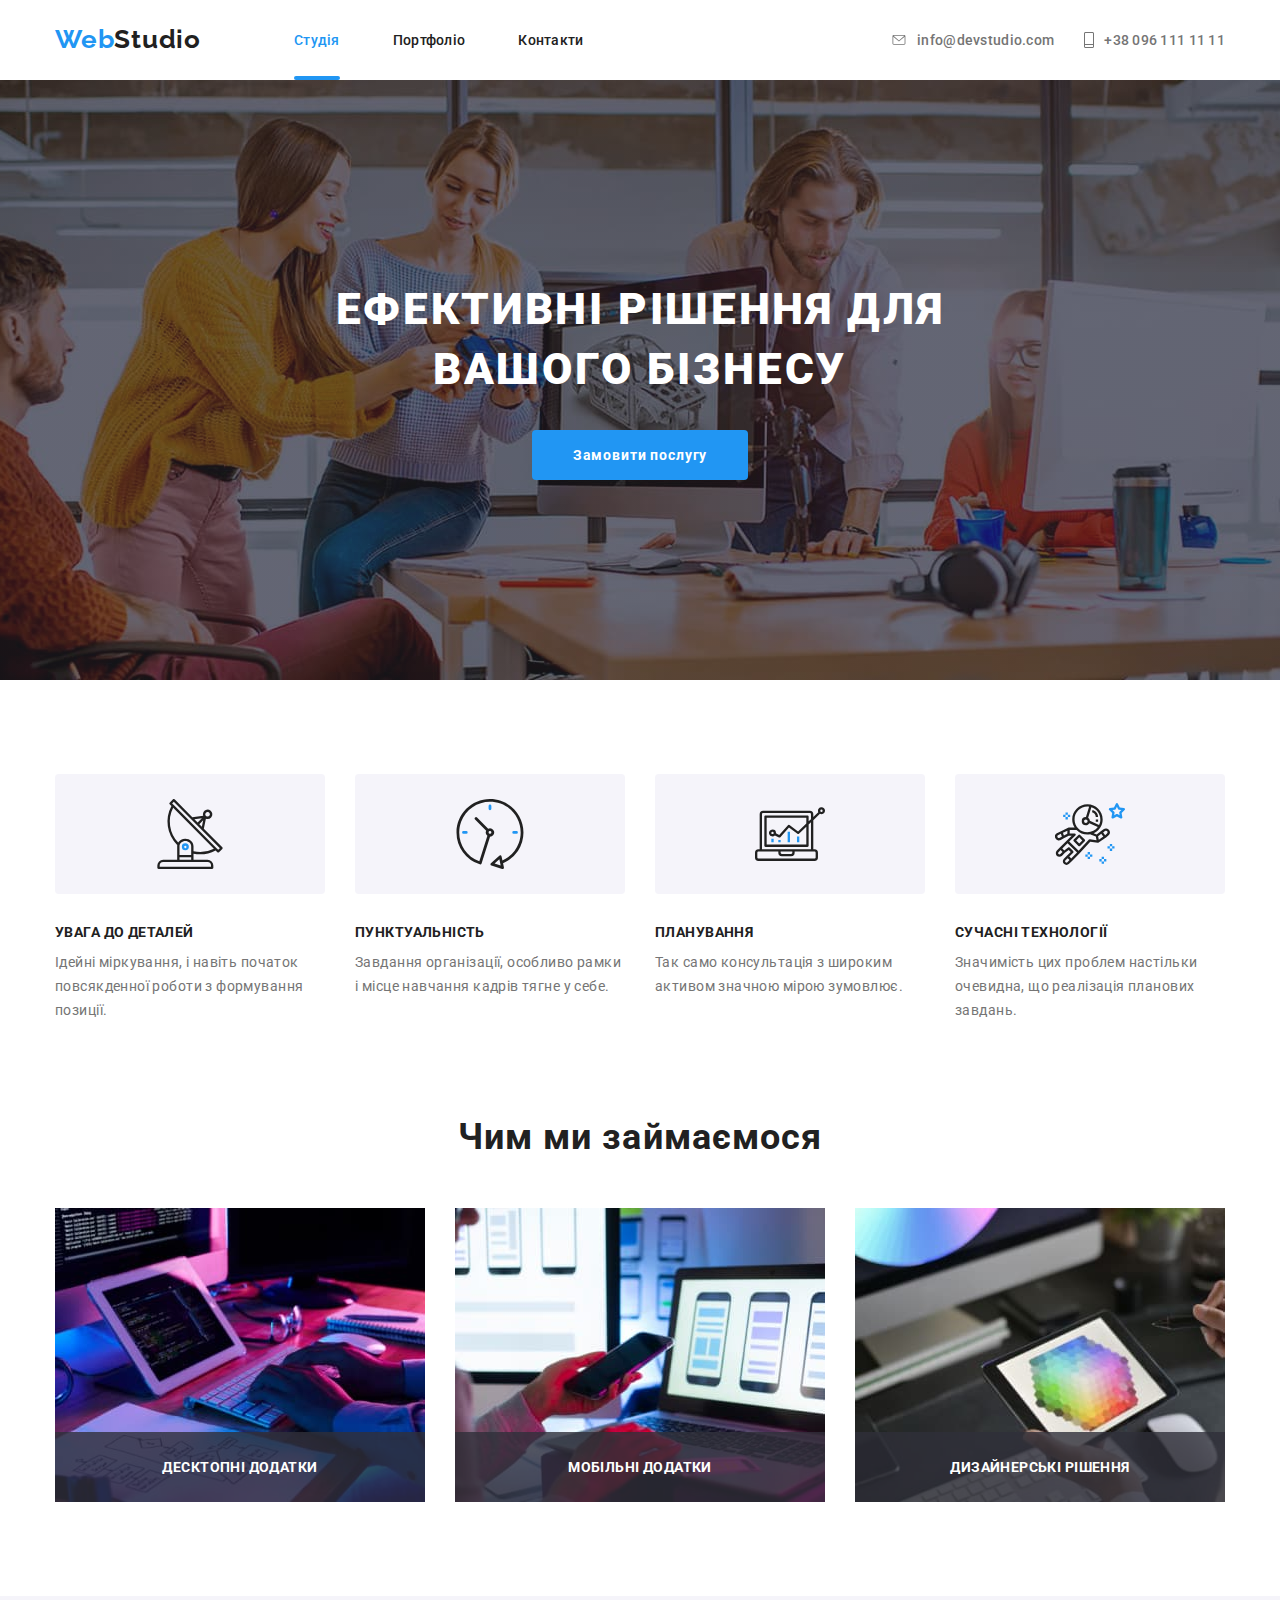
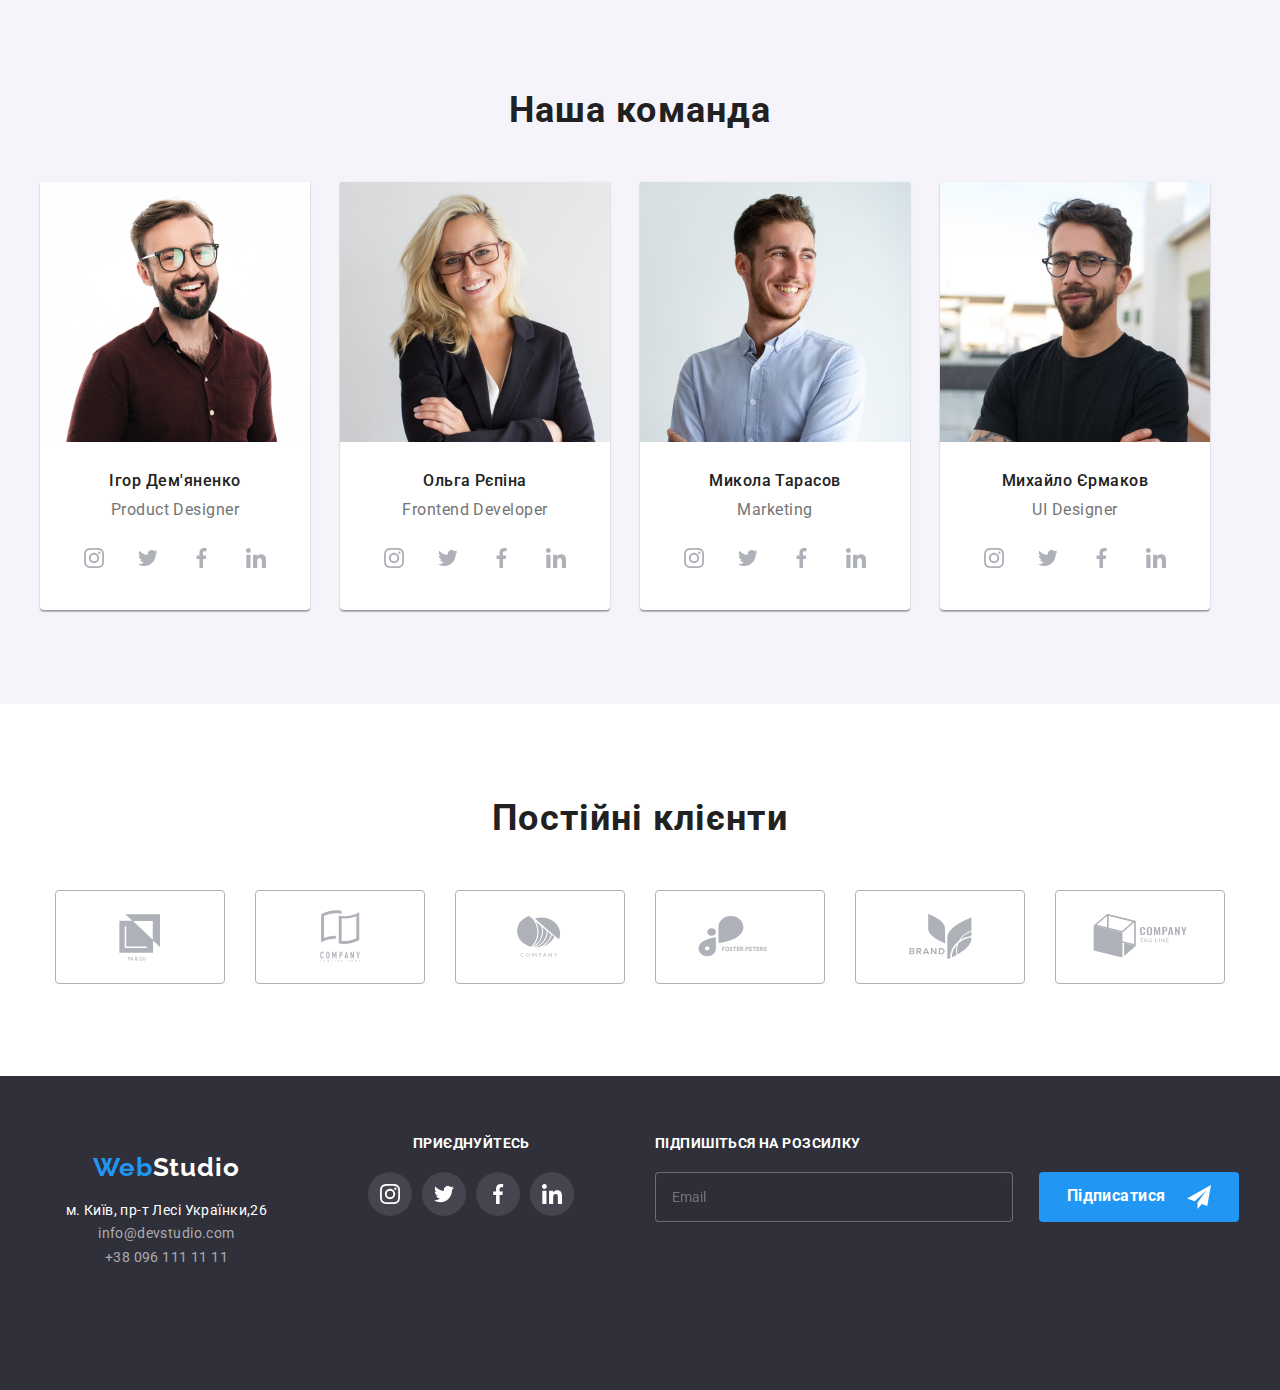
==== commit 4523c86a: "section padding" ====
--- a/index.html
+++ b/index.html
@@ -128,7 +128,7 @@
       </div>
     </section>
 
-    <section class="section-features">
+    <section class="section">
 
       <div class="container">
         <h2 class="features visually-hidden">переваги</h2>
--- a/css/main.min.css
+++ b/css/main.min.css
@@ -1 +1 @@
-.visually-hidden{position:absolute;white-space:nowrap;width:1px;height:1px;overflow:hidden;border:0;padding:0;clip:rect(0 0 0 0);-webkit-clip-path:inset(50%);clip-path:inset(50%);margin:-1px}html{-webkit-box-sizing:border-box;box-sizing:border-box}*,*::before,*::after{-webkit-box-sizing:inherit;box-sizing:inherit}ul{padding:0;list-style:none;margin:0}img{display:block;width:100%;height:auto}address{font-style:normal}h1,h2,h3,h4,h5,h6,p{margin-top:0;margin-bottom:0}body{font-family:Roboto,sans-serif;color:#212121;background-color:#fff;letter-spacing:.03em;font-size:14px}.body.is-open{overflow:hidden}.list{list-style:none;margin:0}.link{text-decoration:none}.flex-container{display:-webkit-box;display:-ms-flexbox;display:flex;-webkit-box-pack:justify;-ms-flex-pack:justify;justify-content:space-between}button{cursor:pointer}a{cursor:pointer;text-decoration:inherit}header{position:relative}.logo{display:block;font-family:Raleway;font-size:26px;font-weight:700;line-height:1.19;letter-spacing:.03em;text-align:left;text-decoration:none}@media screen and (max-width: 480px){.logo{padding-top:16px;padding-bottom:16px}}@media screen and (min-width: 480px){.logo{font-size:24px;padding-top:16px;padding-bottom:16px}}@media screen and (min-width: 768px){.logo{font-size:26px}}@media screen and (min-width: 1170px){.logo{font-size:26px}}.header-portfolio{border-bottom:1px solid #ececec}.header__logo{color:var(--second-half-logo)}.header__logo--blue{color:#2196f3}@media screen and (min-width: 480px){.header__logo{padding-top:16px;padding-bottom:16px;margin-right:auto}}@media screen and (min-width: 768px){.header__logo{padding-top:26px;padding-bottom:26px;margin-right:88px}}@media screen and (min-width: 1170px){.header__logo{padding-top:24px;padding-bottom:25px;margin-right:93px}}.mobile-menu__button .button-menu__icon-cross{display:none}.header-contacts{display:-webkit-box;display:-ms-flexbox;display:flex;padding-bottom:0px;margin-left:auto;margin-top:0;margin-bottom:0;padding-left:0}@media screen and (max-width: 768px){.header-contacts{display:none}}@media screen and (min-width: 768px){.header-contacts{display:block;padding-top:21px;padding-bottom:21px}.header-contacts:not(:last-child){margin-bottom:10px}}@media screen and (min-width: 1170px){.header-contacts{display:-webkit-box;display:-ms-flexbox;display:flex;padding:0}}@media screen and (min-width: 768px)and (max-width: 1169px){.header-contacts__contact-mail{margin-bottom:10px}}@media screen and (min-width: 1170px){.header-contacts__contact-mail{margin-right:30px}}.header-contacts__contact-phone,.header-contacts__contact-mail{display:block;font-weight:500;color:#757575;line-height:1.17;font-size:14px;letter-spacing:.02em;display:-webkit-box;display:-ms-flexbox;display:flex;-webkit-box-align:center;-ms-flex-align:center;align-items:center;-webkit-transition-property:color;transition-property:color;-webkit-transition-duration:250ms;transition-duration:250ms;-webkit-transition-timing-function:cubic-bezier(0.4, 0, 0.2, 1);transition-timing-function:cubic-bezier(0.4, 0, 0.2, 1)}.header-contacts__contact-phone:hover,.header-contacts__contact-phone:focus,.header-contacts__contact-phone:active,.header-contacts__contact-mail:hover,.header-contacts__contact-mail:focus,.header-contacts__contact-mail:active{color:#2196f3}@media screen and (min-width: 768px){.header-contacts__contact-phone,.header-contacts__contact-mail{font-size:12px;line-height:1.16;letter-spacing:.02em}}@media screen and (min-width: 1170px){.header-contacts__contact-phone,.header-contacts__contact-mail{padding-bottom:32px;padding-top:32px}}.header-contacts__mini-icon{width:16px;height:12px;fill:currentColor;margin-right:10px}@media screen and (min-width: 768px){.header-contacts__mini-icon{width:14px;height:10px;margin-right:8px}}.header-contacts__mini-icon--phone{width:12px;height:16px}@media screen and (min-width: 768px){.header-contacts__mini-icon--phone{width:10px;height:14px;margin-right:8px}}.nav{display:-webkit-box;display:-ms-flexbox;display:flex;-webkit-box-pack:justify;-ms-flex-pack:justify;justify-content:space-between}.nav-links{padding-bottom:0px;margin-right:auto;display:-webkit-box;display:-ms-flexbox;display:flex;-webkit-box-pack:start;-ms-flex-pack:start;justify-content:flex-start;-webkit-box-align:center;-ms-flex-align:center;align-items:center;margin-top:0;margin-bottom:0;display:none}@media screen and (min-width: 768px){.nav-links{display:-webkit-box;display:-ms-flexbox;display:flex}}.nav-links__item--current{position:relative}.nav-links__link.nav-links__item--current{color:#2196f3}.nav-links__item:not(:last-child){margin-right:50px}@media screen and (min-width: 768px){.nav-links__item:not(:last-child){margin-right:53px}}.nav-links__item--current::after{content:"";position:absolute;bottom:0;left:0;width:100%;border-bottom:4px solid #2196f3;border-radius:2px}.nav-links__link{display:block;font-weight:500;padding-top:32px;padding-bottom:32px;color:#212121;line-height:1.17;font-size:14px;letter-spacing:.02em;-webkit-transition-property:color;transition-property:color;-webkit-transition-duration:250ms;transition-duration:250ms;-webkit-transition-timing-function:cubic-bezier(0.4, 0, 0.2, 1);transition-timing-function:cubic-bezier(0.4, 0, 0.2, 1);text-decoration:none}.nav-links__link:hover,.nav-links__link:active,.nav-links__link:focus{color:#2196f3}.section-title{margin-bottom:50px;color:var(--title-color);font-weight:700;font-size:36px;line-height:1.16;text-align:center;letter-spacing:.03em}@media screen and (max-width: 1169px){.section-title{font-weight:700;font-size:28px;line-height:1.17;text-align:center;letter-spacing:.03em;margin-bottom:30px}}.section{padding-top:94px;padding-bottom:94px}@media screen and (max-width: 1199px){.section{padding-top:60px;padding-bottom:60px}}.container{width:100%;margin:0 auto;padding-left:15px;padding-right:15px}@media screen and (min-width: 480px){.container{width:480px}}@media screen and (min-width: 768px){.container{width:768px}}@media screen and (min-width: 1170px){.container{width:1200px}}.footer__logo{display:block;color:#fff}@media screen and (max-width: 1199px){.footer__logo{padding:0;margin-bottom:20px}}.footer__logo--blue{color:#2196f3}.footer__set-container{display:-webkit-box;display:-ms-flexbox;display:flex;-webkit-box-orient:vertical;-webkit-box-direction:normal;-ms-flex-direction:column;flex-direction:column;-webkit-box-align:center;-ms-flex-align:center;align-items:center}@media screen and (min-width: 480px){.footer__set-container{margin-bottom:60px}}@media screen and (max-width: 480px){.footer__set-container{margin-bottom:60px}}@media screen and (min-width: 1170px){.footer__set-container{margin-right:0}}.footer{background-color:#2f303a;padding-top:60px;padding-bottom:60px}@media screen and (min-width: 1200px){.footer{display:-webkit-box;display:-ms-flexbox;display:flex}}@media screen and (max-width: 767px){.footer__multi-block{display:-webkit-box;display:-ms-flexbox;display:flex;-webkit-box-pack:center;-ms-flex-pack:center;justify-content:center;-webkit-box-orient:vertical;-webkit-box-direction:normal;-ms-flex-direction:column;flex-direction:column}}@media screen and (min-width: 768px){.footer__multi-block{display:-webkit-box;display:-ms-flexbox;display:flex;-ms-flex-wrap:wrap;flex-wrap:wrap;-webkit-box-orient:horizontal;-webkit-box-direction:normal;-ms-flex-direction:row;flex-direction:row;-ms-flex-pack:distribute;justify-content:space-around}}@media screen and (min-width: 1200px){.footer__multi-block{-ms-flex-pack:distribute;justify-content:space-around;display:-webkit-box;display:-ms-flexbox;display:flex;-webkit-box-orient:horizontal;-webkit-box-direction:normal;-ms-flex-direction:row;flex-direction:row}}.footer-form__container{width:100%;text-align:center}@media screen and (min-width: 1170px){.footer-form__container{display:-webkit-box;display:-ms-flexbox;display:flex;-webkit-box-orient:horizontal;-webkit-box-direction:normal;-ms-flex-direction:row;flex-direction:row;-webkit-box-align:baseline;-ms-flex-align:baseline;align-items:baseline}}.footer-form__input{width:100%;height:50px;color:rgba(255,255,255,.3);background-color:rgba(47,48,58,.4);border:1px solid rgba(255,255,255,.3);-webkit-filter:drop-shadow(0px 4px 4px rgba(0, 0, 0, 0.15));filter:drop-shadow(0px 4px 4px rgba(0, 0, 0, 0.15));border-radius:4px;outline:none;padding-left:16px;margin-bottom:20px;-webkit-transition:border-color 250ms cubic-bezier(0.4, 0.84, 0.44, 1);transition:border-color 250ms cubic-bezier(0.4, 0.84, 0.44, 1)}@media screen and (min-width: 480px){.footer-form__input{width:450px}}@media screen and (min-width: 1170px){.footer-form__input{max-width:358px}}.footer-form__input:hover,.footer-form__input:active,.footer-form__input:focus{border:1px solid #2196f3}.footer-form__button-subscribe{display:-webkit-box;display:-ms-flexbox;display:flex;-webkit-box-align:center;-ms-flex-align:center;align-items:center;-webkit-box-pack:space-evenly;-ms-flex-pack:space-evenly;justify-content:space-evenly;position:relative;height:50px;width:200px;margin:0 auto;background-color:#2196f3;border-radius:4px;color:#fff;border:none;cursor:pointer;font-weight:700;font-size:16px;line-height:1.8;letter-spacing:.03em}@media screen and (min-width: 480px){.footer-form__button-subscribe{max-width:200px;max-height:50px}}.footer-form__heading{font-family:"Roboto";font-style:normal;font-weight:700;font-size:14px;line-height:1.14;letter-spacing:.03em;text-transform:uppercase;margin-bottom:20px;text-align:center;color:#fff}@media screen and (min-width: 1170px){.footer-form__heading{text-align:left}}@media screen and (min-width: 480px){.footer-socials__container{margin-bottom:60px}}@media screen and (max-width: 480px){.footer-socials__container{margin-bottom:60px}}.footer-socials__button{display:-webkit-box;display:-ms-flexbox;display:flex;-webkit-box-align:center;-ms-flex-align:center;align-items:center;-webkit-box-pack:center;-ms-flex-pack:center;justify-content:center;border:none;width:44px;height:44px;border-radius:50%;background-color:rgba(255,255,255,.1019607843);-webkit-transition-property:background-color;transition-property:background-color;-webkit-transition-duration:250ms;transition-duration:250ms;-webkit-transition-timing-function:cubic-bezier(0.4, 0, 0.2, 1);transition-timing-function:cubic-bezier(0.4, 0, 0.2, 1)}.footer-socials__button:hover,.footer-socials__button:active,.footer-socials__button:focus{background-color:accent-color}.footer-socials>li+li{padding-left:10px}.address-links__map{color:#fff;font-size:14px;line-height:1.7;letter-spacing:.03em;-webkit-transition-property:color;transition-property:color;-webkit-transition-duration:250ms;transition-duration:250ms;-webkit-transition-timing-function:cubic-bezier(0.4, 0, 0.2, 1);transition-timing-function:cubic-bezier(0.4, 0, 0.2, 1)}.address-links__map:hover,.address-links__map:active,.address-links__map:focus{color:#2196f3}.address{font-style:normal;text-align:center}.address-links__contact{color:rgba(255,255,255,.6);font-size:14px;line-height:1.7;letter-spacing:.03em;-webkit-transition-property:color;transition-property:color;-webkit-transition-duration:250ms;transition-duration:250ms;-webkit-transition-timing-function:cubic-bezier(0.4, 0, 0.2, 1);transition-timing-function:cubic-bezier(0.4, 0, 0.2, 1)}.address-links__contact:hover,.address-links__contact:active,.address-links__contact:focus{color:#2196f3}.address-links__item{margin-bottom:0;margin-right:0;margin-left:0}@media screen and (max-width: 767px){.address-links__item{margin-top:9px}}.footer-socails__heading{font-family:"Roboto";font-style:normal;font-weight:700;font-size:14px;line-height:1.14;letter-spacing:.03em;text-transform:uppercase;margin-bottom:20px;text-align:center;color:#fff}.footer-socials{display:-webkit-box;display:-ms-flexbox;display:flex;-webkit-box-pack:center;-ms-flex-pack:center;justify-content:center}.footer-socials>li+li{padding-left:10px}.footer-socials__icon{width:20px;height:20px;fill:#fff}.footer-socials__button{display:-webkit-box;display:-ms-flexbox;display:flex;-webkit-box-align:center;-ms-flex-align:center;align-items:center;-webkit-box-pack:center;-ms-flex-pack:center;justify-content:center;border:none;width:44px;height:44px;border-radius:50%;background-color:rgba(255,255,255,.1019607843);-webkit-transition-property:background-color;transition-property:background-color;-webkit-transition-duration:250ms;transition-duration:250ms;-webkit-transition-timing-function:cubic-bezier(0.4, 0, 0.2, 1);transition-timing-function:cubic-bezier(0.4, 0, 0.2, 1)}.footer-socials__button:hover,.footer-socials__button:active,.footer-socials__button:focus{background-color:#2196f3}.card-metha{border:1px solid #eee;border-top:none;padding-top:20px;padding-right:24px;padding-left:24px}@media screen and (min-width: 768px)and (max-width: 1199px){.card-metha{height:146px;padding-bottom:56px}}@media screen and (min-width: 1200px){.card-metha{height:110px}}.card-metha__subtitle{font-size:16px;color:#757575;line-height:1.87;margin-top:0;margin-bottom:0;letter-spacing:.03em}.card-metha__titel{color:#212121;font-weight:700;font-size:18px;line-height:2;letter-spacing:.06em}.hero .hero-title{letter-spacing:.06em;margin:0 auto;color:#fff;font-weight:900;font-size:24px;margin-bottom:30px;line-height:1.36;text-transform:uppercase;text-align:center}@media screen and (min-width: 480px){.hero .hero-title{max-width:360px;max-height:84px;font-size:26px;line-height:1.6;letter-spacing:.06em;color:#fff}}@media screen and (min-width: 768px){.hero .hero-title{max-width:360px;max-height:84px;font-size:26px;line-height:1.6;letter-spacing:.06em;color:#fff}}@media screen and (min-width: 1170px){.hero .hero-title{min-width:696px;max-height:120px;font-size:44px;line-height:1.36;letter-spacing:.06em;color:#fff}}.hero{padding:118px 0px;text-align:center;height:400px;background-repeat:no-repeat;background-size:cover;margin:0 auto;background-image:-webkit-gradient(linear, left bottom, left top, from(rgba(47, 48, 58, 0.4)), to(rgba(47, 48, 58, 0.4))),url("../images/header-overlay-phone.jpg");background-image:linear-gradient(to top, rgba(47, 48, 58, 0.4), rgba(47, 48, 58, 0.4)),url("../images/header-overlay-phone.jpg");background-color:#2f303a}@media screen and (max-width: 479px)and (min-device-pixel-ratio: 2),screen and (max-width: 479px)and (-webkit-min-device-pixel-ratio: 2),screen and (max-width: 479px)and (min-resolution: 192dpi),screen and (max-width: 479px)and (min-resolution: 2dppx){.hero{background-image:-webkit-gradient(linear, left bottom, left top, from(rgba(47, 48, 58, 0.4)), to(rgba(47, 48, 58, 0.4))),url("../images/header-mobile-overlay-2x.jpg");background-image:linear-gradient(to top, rgba(47, 48, 58, 0.4), rgba(47, 48, 58, 0.4)),url("../images/header-mobile-overlay-2x.jpg")}}@media screen and (min-width: 480px){.hero{max-width:480px;height:400px;background-image:-webkit-gradient(linear, left bottom, left top, from(rgba(47, 48, 58, 0.4)), to(rgba(47, 48, 58, 0.4))),url("../images/header-overlay-phone.jpg");background-image:linear-gradient(to top, rgba(47, 48, 58, 0.4), rgba(47, 48, 58, 0.4)),url("../images/header-overlay-phone.jpg");background-size:contain;background-position:center;overflow:hidden}}@media screen and (min-width: 480px)and (min-device-pixel-ratio: 2),screen and (min-width: 480px)and (-webkit-min-device-pixel-ratio: 2),screen and (min-width: 480px)and (min-resolution: 192dpi),screen and (min-width: 480px)and (min-resolution: 2dppx){.hero{background-image:-webkit-gradient(linear, left bottom, left top, from(rgba(47, 48, 58, 0.4)), to(rgba(47, 48, 58, 0.4))),url("../images/header-mobile-overlay-2x.jpg");background-image:linear-gradient(to top, rgba(47, 48, 58, 0.4), rgba(47, 48, 58, 0.4)),url("../images/header-mobile-overlay-2x.jpg")}}@media screen and (min-width: 768px){.hero{max-width:768px;height:400px;background-image:-webkit-gradient(linear, left bottom, left top, from(rgba(47, 48, 58, 0.4)), to(rgba(47, 48, 58, 0.4))),url("../images/header-overlay-tablet.jpg");background-image:linear-gradient(to top, rgba(47, 48, 58, 0.4), rgba(47, 48, 58, 0.4)),url("../images/header-overlay-tablet.jpg");background-size:contain;background-position:center;overflow:hidden}}@media screen and (min-width: 768px)and (min-device-pixel-ratio: 2),screen and (min-width: 768px)and (-webkit-min-device-pixel-ratio: 2),screen and (min-width: 768px)and (min-resolution: 192dpi),screen and (min-width: 768px)and (min-resolution: 2dppx){.hero{background-image:-webkit-gradient(linear, left bottom, left top, from(rgba(47, 48, 58, 0.4)), to(rgba(47, 48, 58, 0.4))),url("../images/header-overlay-tablet-2x.jpg");background-image:linear-gradient(to top, rgba(47, 48, 58, 0.4), rgba(47, 48, 58, 0.4)),url("../images/header-overlay-tablet-2x.jpg")}}@media screen and (min-width: 1170px){.hero{max-width:1600px;height:600px;background-image:-webkit-gradient(linear, left bottom, left top, from(rgba(47, 48, 58, 0.4)), to(rgba(47, 48, 58, 0.4))),url("../images/overlay.jpg");background-image:linear-gradient(to top, rgba(47, 48, 58, 0.4), rgba(47, 48, 58, 0.4)),url("../images/overlay.jpg");background-size:cover;overflow:hidden}}@media screen and (min-width: 1170px)and (min-device-pixel-ratio: 2),screen and (min-width: 1170px)and (-webkit-min-device-pixel-ratio: 2),screen and (min-width: 1170px)and (min-resolution: 192dpi),screen and (min-width: 1170px)and (min-resolution: 2dppx){.hero{background-image:-webkit-gradient(linear, left bottom, left top, from(rgba(47, 48, 58, 0.4)), to(rgba(47, 48, 58, 0.4))),url("../images/header-overlay-desktop-2x.jpg");background-image:linear-gradient(to top, rgba(47, 48, 58, 0.4), rgba(47, 48, 58, 0.4)),url("../images/header-overlay-desktop-2x.jpg")}}.hero__button--secondary{padding:10px 32px;background-color:#2196f3;color:#fff;line-height:1.87;font-weight:700;min-width:216px;text-align:center;letter-spacing:.06em;border:#2196f3;border-radius:4px}@media screen and (min-width: 480px){.hero__button--secondary{width:200px;height:50px}}@media screen and (min-width: 768px){.hero__button--secondary{width:200px;height:50px}}@media screen and (min-width: 1170px){.hero__button--secondary{width:216px;height:50px}}.section-features{padding-top:60px;padding-bottom:94px}@media screen and (max-width: 1169px){.section-features{padding-top:60px;padding-bottom:60px}}.features__subtitle{color:#757575;font-weight:400;font-size:14px;line-height:1.7;padding:0px 0px;margin:0px 0px;letter-spacing:.03em}@media screen and (min-width: 480px){.features__subtitle{width:480px}}@media screen and (min-width: 768px){.features__subtitle{width:354px}}@media screen and (min-width: 1170px){.features__subtitle{width:270px}}.features__title{font-size:14px;line-height:1.14;text-transform:uppercase;margin-bottom:10px;color:#212121;line-height:1.2;letter-spacing:.03em;font-weight:700}@media screen and (max-width: 767px){.features__title{display:-webkit-box;display:-ms-flexbox;display:flex;-webkit-box-pack:center;-ms-flex-pack:center;justify-content:center}}@media screen and (min-width: 768px){.features__title{width:270px}}@media screen and (min-width: 1170px){.features__title{text-align:left}}.features__pictures-list{padding:0}@media screen and (min-width: 768px){.features__pictures-list{gap:30px;display:-webkit-box;display:-ms-flexbox;display:flex;-ms-flex-wrap:wrap;flex-wrap:wrap}}@media screen and (min-width: 1170px){.features__pictures-list{display:-webkit-box;display:-ms-flexbox;display:flex;gap:30px}}@media screen and (max-width: 767px){.pictures-list__item:not(:last-child){margin-bottom:30px}}@media screen and (min-width: 768px){.pictures-list__item:not(:last-child){width:354px}}@media screen and (min-width: 1170px){.pictures-list__item:not(:last-child){width:270px}}.pictures-list__item::before{content:"";display:block;height:120px;background-color:#f5f4fa;border-radius:4px;margin-bottom:30px;background-repeat:no-repeat;background-position:center;background-size:70px}@media screen and (min-width: 480px){.pictures-list__item::before{width:100%}}@media screen and (min-width: 768px){.pictures-list__item::before{width:354px}}@media screen and (min-width: 1170px){.pictures-list__item::before{max-width:270px}}.weather-radar::before{background-image:url(../images/features/antenna.svg)}.clock::before{background-image:url(../images/features/clock.svg)}.laptop::before{background-image:url(../images/features/diagram.svg)}.spaceman::before{background-image:url(../images/features/astronaut.svg)}.team{background-color:#f5f4fa}.team-members{gap:30px;margin:0;padding:0}@media screen and (min-width: 768px){.team-members{gap:30px;display:-webkit-box;display:-ms-flexbox;display:flex}}@media screen and (min-width: 768px)and (max-width: 1170px){.team-members{-ms-flex-wrap:wrap;flex-wrap:wrap}}@media screen and (min-width: 1170px){.team-members{display:-webkit-box;display:-ms-flexbox;display:flex;margin-left:-15px;margin-right:-15px}}@media screen and (max-width: 480px){.team-members__worker:not(:last-child){margin-bottom:30px}}.team-members__worker{background:#fff;border-radius:0px 0px 4px 4px;-webkit-box-shadow:0px 1px 3px rgba(0,0,0,.12),0px 1px 1px rgba(0,0,0,.14),0px 2px 1px rgba(0,0,0,.2);box-shadow:0px 1px 3px rgba(0,0,0,.12),0px 1px 1px rgba(0,0,0,.14),0px 2px 1px rgba(0,0,0,.2)}@media screen and (min-width: 480px){.team-members__worker{width:450px;margin-bottom:30px}}@media screen and (min-width: 768px){.team-members__worker{width:354px;margin-bottom:0}}@media screen and (min-width: 1170px){.team-members__worker{width:270px}}.team-card{padding:30px}.team-card__heading{margin-bottom:10px;font-weight:500;font-size:16px;line-height:1.18;letter-spacing:.03em;text-align:center;color:#212121}.team-card__job{color:#757575;font-size:16px;line-height:1.18;letter-spacing:.03em;text-align:center}.card-button>li+li{padding-left:10px}.card-button{display:-webkit-box;display:-ms-flexbox;display:flex;-webkit-box-pack:center;-ms-flex-pack:center;justify-content:center;-webkit-box-align:center;-ms-flex-align:center;align-items:center;margin-top:16px}.card-button__link{border:none;width:44px;height:44px;border-radius:50%;color:#afb1b8;display:-webkit-box;display:-ms-flexbox;display:flex;-webkit-box-pack:center;-ms-flex-pack:center;justify-content:center;-webkit-box-align:center;-ms-flex-align:center;align-items:center;-webkit-transition-property:background-color,color;transition-property:background-color,color;-webkit-transition-duration:250ms;transition-duration:250ms;-webkit-transition-timing-function:cubic-bezier(0.4, 0, 0.2, 1);transition-timing-function:cubic-bezier(0.4, 0, 0.2, 1)}.card-button__link:hover,.card-button__link:active,.card-button__link:focus{background-color:#2196f3;color:#fff}.card-button__icon{width:20px;height:20px;fill:currentColor}.section-work{padding-top:0;padding-left:0;padding-bottom:94px}@media screen and (max-width: 1170px){.section-work{padding-bottom:60px;display:none}}.work{display:-webkit-box;display:-ms-flexbox;display:flex}.work__item:not(:last-child){margin-right:30px}.work__item{width:370px;position:relative}.work__text{-webkit-box-pack:center;-ms-flex-pack:center;justify-content:center;-webkit-box-align:center;-ms-flex-align:center;align-items:center;display:-webkit-box;display:-ms-flexbox;display:flex;position:absolute;bottom:0;color:#fff;font-weight:700;text-transform:uppercase;height:70px;width:100%;background-color:rgba(47,48,58,.8)}.clients{gap:30px}@media screen and (min-width: 480px){.clients{-webkit-box-pack:center;-ms-flex-pack:center;justify-content:center;display:-webkit-box;display:-ms-flexbox;display:flex;-ms-flex-wrap:wrap;flex-wrap:wrap;-ms-flex-preferred-size:calc((100% - 60px)/2);flex-basis:calc((100% - 60px)/2)}}@media screen and (min-width: 1170px){.clients{display:-webkit-box;display:-ms-flexbox;display:flex}}.clients__image{height:92px}@media screen and (min-width: 480px){.clients__image{max-width:210px}}@media screen and (min-width: 1170px){.clients__image{max-width:170px}}.clients__link{display:-webkit-box;display:-ms-flexbox;display:flex;-webkit-box-pack:center;-ms-flex-pack:center;justify-content:center;fill:#afb1b8;border:1px solid #afb1b8;border-radius:4px;-webkit-transition-property:background-color,fill;transition-property:background-color,fill;-webkit-transition-duration:250ms;transition-duration:250ms;-webkit-transition-timing-function:cubic-bezier(0.4, 0, 0.2, 1);transition-timing-function:cubic-bezier(0.4, 0, 0.2, 1)}@media screen and (min-width: 480px){.clients__link{max-width:210px}}.clients__link:hover,.clients__link:active,.clients__link:focus{fill:#2196f3;border-color:#2196f3}@media screen and (max-width: 479px){.clients__item:not(:last-child){margin-bottom:30px}}.clients__item{height:92px;width:170px}@media screen and (max-width: 479px){.clients__item{margin-top:0;margin:0 auto}}@media screen and (min-width: 768px)and (max-width: 1199px){.clients__item{width:226px}}.backdrop.is-hidden{pointer-events:none;opacity:0;visibility:hidden}.backdrop{position:fixed;width:100%;height:100%;top:0;left:0;-webkit-transition:opacity 250ms cubic-bezier(0.4, 0.84, 0.44, 1),visibility 250ms cubic-bezier(0.4, 0.84, 0.44, 1);transition:opacity 250ms cubic-bezier(0.4, 0.84, 0.44, 1),visibility 250ms cubic-bezier(0.4, 0.84, 0.44, 1);background-color:rgba(0,0,0,.2)}.modal{position:absolute;top:50%;left:50%;-webkit-transform:translate(-50%, -50%);transform:translate(-50%, -50%);border-radius:4px;background-color:#fff;overflow-y:scroll;z-index:999;overflow-y:scroll}@media screen and (max-width: 479px){.modal{width:300px;height:700px}}@media screen and (min-width: 480px){.modal{width:450px;height:609px}}@media screen and (min-width: 1170px){.modal{width:528px;height:581px;overflow:hidden}}@media screen and (min-width: 768px)and (max-width: 1169px){.modal{width:450px}}.modal__button-close{position:absolute;display:-webkit-box;display:-ms-flexbox;display:flex;-webkit-box-align:center;-ms-flex-align:center;align-items:center;-webkit-box-pack:center;-ms-flex-pack:center;justify-content:center;top:9px;right:9px;width:30px;height:30px;border-radius:50%;border:1px solid rgba(0,0,0,.1);cursor:pointer;-webkit-transition:fill 250ms cubic-bezier(0.4, 0.84, 0.44, 1);transition:fill 250ms cubic-bezier(0.4, 0.84, 0.44, 1);background-color:#fff;z-index:10000}.modal__button-close:hover .modal__close-icon,.modal__button-close:active .modal__close-icon,.modal__button-close:focus .modal__close-icon{fill:#2196f3;border-color:rgba(0,0,0,.1)}.modal__close-icon{width:11px;height:11px;fill:#000;-webkit-transition:fill 250ms cubic-bezier(0.4, 0.84, 0.44, 1);transition:fill 250ms cubic-bezier(0.4, 0.84, 0.44, 1)}.modal__heading{font-weight:700;font-size:20px;line-height:23px;text-align:center;letter-spacing:.03em;color:#212121;margin-bottom:12px}.modal__label{color:#757575;font-weight:400;font-size:12px;line-height:14px;letter-spacing:.01em;margin-bottom:4px}.modal-container{display:-webkit-box;display:-ms-flexbox;display:flex;-webkit-box-orient:vertical;-webkit-box-direction:normal;-ms-flex-direction:column;flex-direction:column;-webkit-box-pack:center;-ms-flex-pack:center;justify-content:center;position:relative;padding:40px}.modal__input-icon{position:relative;margin-bottom:10px}.modal-input{width:100%;height:40px;padding-left:42px;border:1px solid rgba(33,33,33,.2);border-radius:4px;-webkit-transition:border-color 250ms cubic-bezier(0.4, 0.84, 0.44, 1);transition:border-color 250ms cubic-bezier(0.4, 0.84, 0.44, 1);outline:rgba(0,0,0,0)}.modal-input:hover,.modal-input:active,.modal-inpu:focus{border-color:#2196f3}.icon-person,.icon-phone,.icon-envelope{position:absolute;width:12px;height:12px;top:14px;left:15px}.modal-input:focus+.modal-input__entire-icon{fill:#2196f3}.modal-input__entire-icon{width:12px;height:12px;-webkit-transition:fill 250ms cubic-bezier(0.4, 0.84, 0.44, 1);transition:fill 250ms cubic-bezier(0.4, 0.84, 0.44, 1)}.modal__button-submit{display:-webkit-box;display:-ms-flexbox;display:flex;-webkit-box-pack:center;-ms-flex-pack:center;justify-content:center;-webkit-box-align:center;-ms-flex-align:center;align-items:center;margin-top:30px}.modal__comment{font-weight:400;font-size:12px;line-height:1.16;letter-spacing:.01em;resize:none;width:100%;height:120px;margin-bottom:20px;border:1px solid rgba(33,33,33,.2);border-radius:4px;-webkit-transition:border-color 250ms cubic-bezier(0.4, 0.84, 0.44, 1);transition:border-color 250ms cubic-bezier(0.4, 0.84, 0.44, 1);padding:12px 15px;outline:rgba(0,0,0,0)}@media screen and (min-width: 480px){.modal__comment{width:100%}}@media screen and (max-width: 480px){.modal__comment{width:100%}}.modal__comment:hover,.modal__comment:active,.modal__comment:focus{border-color:#2196f3}.modal__comment::-webkit-input-placeholder{color:rgba(117,117,117,.5)}.modal__comment::-moz-placeholder{color:rgba(117,117,117,.5)}.modal__comment:-ms-input-placeholder{color:rgba(117,117,117,.5)}.modal__comment::-ms-input-placeholder{color:rgba(117,117,117,.5)}.modal__comment::placeholder{color:rgba(117,117,117,.5)}.modal__checkbox-label{display:-webkit-box;display:-ms-flexbox;display:flex;-webkit-box-align:center;-ms-flex-align:center;align-items:center;-webkit-box-pack:center;-ms-flex-pack:center;justify-content:center;font-weight:400;font-size:14px;line-height:1.7;letter-spacing:.03em;color:#757575}@media screen and (min-width: 480px){.modal__checkbox-label{font-size:12px}}.modal__privasy-agreemant{color:#2196f3;text-decoration:underline;margin-left:8px}.modal__checkbox{position:absolute;white-space:nowrap;width:1px;height:1px;margin:-1px;overflow:hidden;border:0;padding:0;clip:rect(0 0 0 0);-webkit-clip-path:inset(50%);clip-path:inset(50%)}.modal__checkbox-icon{content:"";display:inline-block;width:16px;height:15px;border:2px solid #212121;border-radius:2px;margin-right:7px}.modal__checkbox:checked~.modal__checkbox-icon{background-color:#2196f3;background-image:url("../images/checkbox/checked.svg");background-repeat:no-repeat;background-position:center;background-origin:border-box;border-radius:2px;border:rgba(0,0,0,0)}.modal__button-submit{display:-webkit-box;display:-ms-flexbox;display:flex;-webkit-box-pack:center;-ms-flex-pack:center;justify-content:center;-webkit-box-align:center;-ms-flex-align:center;align-items:center;margin-top:30px}.modal__button-submit .submit{width:200px;height:50px;background:#2196f3;-webkit-box-shadow:0px 4px 4px rgba(0,0,0,.15);box-shadow:0px 4px 4px rgba(0,0,0,.15);border-radius:4px;border:none;font-weight:700;font-size:16px;line-height:1.87;-webkit-box-align:center;-ms-flex-align:center;align-items:center;text-align:center;letter-spacing:.06em;color:#fff}.filter{margin-bottom:50px;display:-webkit-box;display:-ms-flexbox;display:flex;-webkit-box-pack:center;-ms-flex-pack:center;justify-content:center}@media screen and (max-width: 479px){.filter{width:100%;-ms-flex-wrap:wrap;flex-wrap:wrap;row-gap:15px;-webkit-box-pack:start;-ms-flex-pack:start;justify-content:flex-start}}@media screen and (min-width: 480px){.filter{width:100%;-ms-flex-wrap:wrap;flex-wrap:wrap;row-gap:15px;-webkit-box-pack:start;-ms-flex-pack:start;justify-content:flex-start}}@media screen and (min-width: 768px){.filter{display:-webkit-box;display:-ms-flexbox;display:flex;-webkit-box-pack:center;-ms-flex-pack:center;justify-content:center;margin-bottom:50px}}.filter__button-primary{font-family:inherit;background-color:#f5f4fa;color:#212121;font-weight:500;font-size:16px;line-height:1.6;padding:6px 22px;text-align:center;min-width:73px;text-align:center;letter-spacing:.03em;border-radius:4px;border:1px solid rgba(0,0,0,0);-webkit-transition:background-color 250ms cubic-bezier(0.4, 0.84, 0.44, 1),color 250ms cubic-bezier(0.4, 0.84, 0.44, 1),-webkit-box-shadow 250ms cubic-bezier(0.4, 0.84, 0.44, 1);transition:background-color 250ms cubic-bezier(0.4, 0.84, 0.44, 1),color 250ms cubic-bezier(0.4, 0.84, 0.44, 1),-webkit-box-shadow 250ms cubic-bezier(0.4, 0.84, 0.44, 1);transition:background-color 250ms cubic-bezier(0.4, 0.84, 0.44, 1),color 250ms cubic-bezier(0.4, 0.84, 0.44, 1),box-shadow 250ms cubic-bezier(0.4, 0.84, 0.44, 1);transition:background-color 250ms cubic-bezier(0.4, 0.84, 0.44, 1),color 250ms cubic-bezier(0.4, 0.84, 0.44, 1),box-shadow 250ms cubic-bezier(0.4, 0.84, 0.44, 1),-webkit-box-shadow 250ms cubic-bezier(0.4, 0.84, 0.44, 1)}.filter__button-primary:hover,.filter__button-primary:active,.filter__button-primary:focus{background-color:#2196f3;color:#fff;-webkit-box-shadow:0px 3px 1px rgba(0,0,0,.1),0px 1px 2px rgba(0,0,0,.08),0px 2px 2px rgba(0,0,0,.12);box-shadow:0px 3px 1px rgba(0,0,0,.1),0px 1px 2px rgba(0,0,0,.08),0px 2px 2px rgba(0,0,0,.12)}.filter__item:not(:last-child){margin-right:8px}.portfolio{gap:30px;display:-webkit-box;display:-ms-flexbox;display:flex;-ms-flex-wrap:wrap;flex-wrap:wrap}@media screen and (max-width: 479px){.portfolio__item:not(:last-child){margin-bottom:30px}}@media screen and (max-width: 479px){.portfolio__item{width:100%}}@media screen and (min-width: 480px){.portfolio__item{display:-webkit-box;display:-ms-flexbox;display:flex;-ms-flex-wrap:wrap;flex-wrap:wrap;width:354px}}@media screen and (min-width: 1200px){.portfolio__item{min-width:370px;-ms-flex-preferred-size:calc(33.3333333333% - 30px);flex-basis:calc(33.3333333333% - 30px)}}.portfolio__card-link:hover .overlay{-webkit-transform:translateY(0);transform:translateY(0);-webkit-transition:250ms cubic-bezier(0.4, 0, 0.2, 1);transition:250ms cubic-bezier(0.4, 0, 0.2, 1)}.portfolio__card-link{font-size:18px;color:#212121;display:block;-webkit-transition-property:-webkit-box-shadow;transition-property:-webkit-box-shadow;transition-property:box-shadow;transition-property:box-shadow, -webkit-box-shadow;-webkit-transition-duration:250ms;transition-duration:250ms;-webkit-transition-timing-function:cubic-bezier(0.4, 0, 0.2, 1);transition-timing-function:cubic-bezier(0.4, 0, 0.2, 1)}.portfolio__card-link:hover,.portfolio__card-link:focus,.portfolio__card-link:active{-webkit-box-shadow:0px 1px 1px rgba(0,0,0,.12),0px 4px 4px rgba(0,0,0,.06),1px 4px 6px rgba(0,0,0,.16);box-shadow:0px 1px 1px rgba(0,0,0,.12),0px 4px 4px rgba(0,0,0,.06),1px 4px 6px rgba(0,0,0,.16)}.thumb{position:relative;overflow:hidden}.thumb__overlay{position:absolute;width:100%;height:100%;top:0;left:0;background-color:rgba(33,150,243,.9);-webkit-transform:translateY(100%);transform:translateY(100%);-webkit-transition:250ms cubic-bezier(0.4, 0, 0.2, 1);transition:250ms cubic-bezier(0.4, 0, 0.2, 1)}.thumb__overlay-text{color:#fff;line-height:1.55;font-size:18px;letter-spacing:.03em}@media screen and (min-width: 768){.thumb__overlay-text{width:306px;height:168px;padding-top:49px;padding-left:24px}}@media screen and (min-width: 1200px){.thumb__overlay-text{width:322px;height:168px;padding-top:63px;padding-left:24px}}@media screen and (max-width: 479px){.thumb__overlay-text{width:100%;font-size:14px}}.portfolio__card-link:hover .thumb__overlay{-webkit-transform:translateY(0);transform:translateY(0);-webkit-transition:250ms cubic-bezier(0.4, 0, 0.2, 1);transition:250ms cubic-bezier(0.4, 0, 0.2, 1)}.mobile-menu{position:fixed;-webkit-box-orient:vertical;-webkit-box-direction:normal;-ms-flex-direction:column;flex-direction:column;-webkit-box-pack:justify;-ms-flex-pack:justify;justify-content:space-between;padding-top:48px;padding-left:40px;padding-bottom:48px;opacity:0;pointer-events:none;height:100%;top:0;left:0;background-color:#fff;-webkit-box-shadow:0px 4px 8px rgba(0,0,0,.04),0px 2px 4px rgba(0,0,0,.08),0px 1px 3px rgba(0,0,0,.16);box-shadow:0px 4px 8px rgba(0,0,0,.04),0px 2px 4px rgba(0,0,0,.08),0px 1px 3px rgba(0,0,0,.16);z-index:999;width:100%;overflow-y:scroll;-webkit-transition:opacity 250ms cubic-bezier(0.4, 0.84, 0.44, 1);transition:opacity 250ms cubic-bezier(0.4, 0.84, 0.44, 1)}.mobile-menu.is-open{pointer-events:all;opacity:1;display:-webkit-box;display:-ms-flexbox;display:flex}.mobile-menu__nav-links{display:-webkit-box;display:-ms-flexbox;display:flex;-webkit-box-orient:vertical;-webkit-box-direction:normal;-ms-flex-direction:column;flex-direction:column;font-weight:500;font-size:40px;line-height:1.17;text-align:center;letter-spacing:.02em;text-decoration:none;text-align:left;list-style:none}.nav-linksi-list__item:not(:last-child){margin-bottom:35px}.mobile-menu__contacts-item:not(:last-child){margin-bottom:32px}.mobile-menu__nav-link{color:#212121}.mobile-menu__nav-link:hover,.mobile-menu__nav-link:active,.mobile-menu__nav-link:focus{color:#2196f3}.mobile-menu__contacts{display:-webkit-box;display:-ms-flexbox;display:flex;-webkit-box-orient:vertical;-webkit-box-direction:normal;-ms-flex-direction:column;flex-direction:column;margin-bottom:64px}.mobile-menu__contact-phone{font-weight:500;font-size:34px;line-height:1.17;letter-spacing:.02em;color:#757575}.mobile-menu__contact-phone:hover,.mobile-menu__contact-phone:active,.mobile-menu__contact-phone:focus{color:#2196f3}.mobile-menu__contact-mail{font-weight:500;font-size:24px;line-height:1.16;letter-spacing:.02em;color:#757575}.mobile-menu__contact-mail:hover,.mobile-menu__contact-mail:active,.mobile-menu__contact-mail:focus{color:#2196f3}.mobile-menu__container{display:-webkit-box;display:-ms-flexbox;display:flex;-webkit-box-orient:vertical;-webkit-box-direction:normal;-ms-flex-direction:column;flex-direction:column;-webkit-box-pack:justify;-ms-flex-pack:justify;justify-content:space-between}.mobile-menu__nav-link--current{color:#2196f3}.mobile-menu__button{border:none;background-color:#fff;-webkit-transition:fill 250ms cubic-bezier(0.4, 0.84, 0.44, 1);transition:fill 250ms cubic-bezier(0.4, 0.84, 0.44, 1)}.mobile-menu__button:focus,.mobile-menu__button:active{fill:#2196f3}@media screen and (min-width: 768px){.mobile-menu__button{display:none}}.mobile-menu__button--close{position:absolute;top:21px;right:25.33px;border:none;background-color:#fff;-webkit-transition:fill 250ms cubic-bezier(0.4, 0.84, 0.44, 1);transition:fill 250ms cubic-bezier(0.4, 0.84, 0.44, 1)}.mobile-menu__button--close:focus,.mobile-menu__button--close:active{fill:#2196f3}.mobile-menu__social-links{display:-webkit-box;display:-ms-flexbox;display:flex;-ms-flex-wrap:wrap;flex-wrap:wrap;row-gap:5px}.social-links__item:not(:last-child){margin-right:10px;border-right:2px solid rgba(33,33,33,.2)}.social-links__link{color:#2196f3;padding-right:10px;font-weight:500;font-size:18px;line-height:1.22;letter-spacing:.02em}/*# sourceMappingURL=main.min.css.map */+.visually-hidden{position:absolute;white-space:nowrap;width:1px;height:1px;overflow:hidden;border:0;padding:0;clip:rect(0 0 0 0);-webkit-clip-path:inset(50%);clip-path:inset(50%);margin:-1px}html{-webkit-box-sizing:border-box;box-sizing:border-box}*,*::before,*::after{-webkit-box-sizing:inherit;box-sizing:inherit}ul{padding:0;list-style:none;margin:0}img{display:block;width:100%;height:auto}address{font-style:normal}h1,h2,h3,h4,h5,h6,p{margin-top:0;margin-bottom:0}body{font-family:Roboto,sans-serif;color:#212121;background-color:#fff;letter-spacing:.03em;font-size:14px}.body.is-open{overflow:hidden}.list{list-style:none;margin:0}.link{text-decoration:none}.flex-container{display:-webkit-box;display:-ms-flexbox;display:flex;-webkit-box-pack:justify;-ms-flex-pack:justify;justify-content:space-between}button{cursor:pointer}a{cursor:pointer;text-decoration:inherit}header{position:relative}.logo{display:block;font-family:Raleway;font-size:26px;font-weight:700;line-height:1.19;letter-spacing:.03em;text-align:left;text-decoration:none}@media screen and (max-width: 480px){.logo{padding-top:16px;padding-bottom:16px}}@media screen and (min-width: 480px){.logo{font-size:24px;padding-top:16px;padding-bottom:16px}}@media screen and (min-width: 768px){.logo{font-size:26px}}@media screen and (min-width: 1170px){.logo{font-size:26px}}.header-portfolio{border-bottom:1px solid #ececec}.header__logo{color:var(--second-half-logo)}.header__logo--blue{color:#2196f3}@media screen and (min-width: 480px){.header__logo{padding-top:16px;padding-bottom:16px;margin-right:auto}}@media screen and (min-width: 768px){.header__logo{padding-top:26px;padding-bottom:26px;margin-right:88px}}@media screen and (min-width: 1170px){.header__logo{padding-top:24px;padding-bottom:25px;margin-right:93px}}.mobile-menu__button .button-menu__icon-cross{display:none}.header-contacts{display:-webkit-box;display:-ms-flexbox;display:flex;padding-bottom:0px;margin-left:auto;margin-top:0;margin-bottom:0;padding-left:0}@media screen and (max-width: 768px){.header-contacts{display:none}}@media screen and (min-width: 768px){.header-contacts{display:block;padding-top:21px;padding-bottom:21px}.header-contacts:not(:last-child){margin-bottom:10px}}@media screen and (min-width: 1170px){.header-contacts{display:-webkit-box;display:-ms-flexbox;display:flex;padding:0}}@media screen and (min-width: 768px)and (max-width: 1169px){.header-contacts__contact-mail{margin-bottom:10px}}@media screen and (min-width: 1170px){.header-contacts__contact-mail{margin-right:30px}}.header-contacts__contact-phone,.header-contacts__contact-mail{display:block;font-weight:500;color:#757575;line-height:1.17;font-size:14px;letter-spacing:.02em;display:-webkit-box;display:-ms-flexbox;display:flex;-webkit-box-align:center;-ms-flex-align:center;align-items:center;-webkit-transition-property:color;transition-property:color;-webkit-transition-duration:250ms;transition-duration:250ms;-webkit-transition-timing-function:cubic-bezier(0.4, 0, 0.2, 1);transition-timing-function:cubic-bezier(0.4, 0, 0.2, 1)}.header-contacts__contact-phone:hover,.header-contacts__contact-phone:focus,.header-contacts__contact-phone:active,.header-contacts__contact-mail:hover,.header-contacts__contact-mail:focus,.header-contacts__contact-mail:active{color:#2196f3}@media screen and (min-width: 768px){.header-contacts__contact-phone,.header-contacts__contact-mail{font-size:12px;line-height:1.16;letter-spacing:.02em}}@media screen and (min-width: 1170px){.header-contacts__contact-phone,.header-contacts__contact-mail{font-size:14px;padding-bottom:32px;padding-top:32px}}.header-contacts__mini-icon{width:16px;height:12px;fill:currentColor;margin-right:10px}@media screen and (min-width: 768px){.header-contacts__mini-icon{width:14px;height:10px;margin-right:8px}}@media screen and (min-width: 1200px){.header-contacts__mini-icon{width:16px;height:10px;margin-right:10px}}.header-contacts__mini-icon--phone{width:12px;height:16px}@media screen and (min-width: 768px){.header-contacts__mini-icon--phone{width:10px;height:14px;margin-right:8px}}@media screen and (min-width: 1200px){.header-contacts__mini-icon--phone{width:10px;height:16px;margin-right:10px}}.nav{display:-webkit-box;display:-ms-flexbox;display:flex;-webkit-box-pack:justify;-ms-flex-pack:justify;justify-content:space-between}.nav-links{padding-bottom:0px;margin-right:auto;display:-webkit-box;display:-ms-flexbox;display:flex;-webkit-box-pack:start;-ms-flex-pack:start;justify-content:flex-start;-webkit-box-align:center;-ms-flex-align:center;align-items:center;margin-top:0;margin-bottom:0;display:none}@media screen and (min-width: 768px){.nav-links{display:-webkit-box;display:-ms-flexbox;display:flex}}.nav-links__item--current{position:relative}.nav-links__link.nav-links__item--current{color:#2196f3}.nav-links__item:not(:last-child){margin-right:50px}@media screen and (min-width: 768px){.nav-links__item:not(:last-child){margin-right:53px}}.nav-links__item--current::after{content:"";position:absolute;bottom:0;left:0;width:100%;border-bottom:4px solid #2196f3;border-radius:2px}.nav-links__link{display:block;font-weight:500;padding-top:32px;padding-bottom:32px;color:#212121;line-height:1.17;font-size:14px;letter-spacing:.02em;-webkit-transition-property:color;transition-property:color;-webkit-transition-duration:250ms;transition-duration:250ms;-webkit-transition-timing-function:cubic-bezier(0.4, 0, 0.2, 1);transition-timing-function:cubic-bezier(0.4, 0, 0.2, 1);text-decoration:none}.nav-links__link:hover,.nav-links__link:active,.nav-links__link:focus{color:#2196f3}.section-title{margin-bottom:50px;color:var(--title-color);font-weight:700;font-size:36px;line-height:1.16;text-align:center;letter-spacing:.03em}@media screen and (max-width: 1169px){.section-title{font-weight:700;font-size:28px;line-height:1.17;text-align:center;letter-spacing:.03em;margin-bottom:30px}}@media screen and (max-width: 1199px){.section{padding-top:60px;padding-bottom:60px}}@media screen and (min-width: 1200px){.section{padding-top:94px;padding-bottom:94px}}.container{width:100%;margin:0 auto;padding-left:15px;padding-right:15px}@media screen and (min-width: 480px){.container{width:480px}}@media screen and (min-width: 768px){.container{width:768px}}@media screen and (min-width: 1170px){.container{width:1200px}}.footer__logo{display:block;color:#fff}@media screen and (max-width: 1199px){.footer__logo{padding:0;margin-bottom:20px}}.footer__logo--blue{color:#2196f3}.footer__set-container{display:-webkit-box;display:-ms-flexbox;display:flex;-webkit-box-orient:vertical;-webkit-box-direction:normal;-ms-flex-direction:column;flex-direction:column;-webkit-box-align:center;-ms-flex-align:center;align-items:center}@media screen and (min-width: 480px){.footer__set-container{margin-bottom:60px}}@media screen and (max-width: 480px){.footer__set-container{margin-bottom:60px}}@media screen and (min-width: 1170px){.footer__set-container{margin-right:0}}.footer{background-color:#2f303a;padding-top:60px;padding-bottom:60px}@media screen and (min-width: 1200px){.footer{display:-webkit-box;display:-ms-flexbox;display:flex}}@media screen and (max-width: 767px){.footer__multi-block{display:-webkit-box;display:-ms-flexbox;display:flex;-webkit-box-pack:center;-ms-flex-pack:center;justify-content:center;-webkit-box-orient:vertical;-webkit-box-direction:normal;-ms-flex-direction:column;flex-direction:column}}@media screen and (min-width: 768px){.footer__multi-block{display:-webkit-box;display:-ms-flexbox;display:flex;-ms-flex-wrap:wrap;flex-wrap:wrap;-webkit-box-orient:horizontal;-webkit-box-direction:normal;-ms-flex-direction:row;flex-direction:row;-ms-flex-pack:distribute;justify-content:space-around}}@media screen and (min-width: 1200px){.footer__multi-block{-ms-flex-pack:distribute;justify-content:space-around;display:-webkit-box;display:-ms-flexbox;display:flex;-webkit-box-orient:horizontal;-webkit-box-direction:normal;-ms-flex-direction:row;flex-direction:row}}.footer-form__container{width:100%;text-align:center}@media screen and (min-width: 1170px){.footer-form__container{display:-webkit-box;display:-ms-flexbox;display:flex}}.footer-form__input{width:100%;height:50px;color:rgba(255,255,255,.3);background-color:rgba(47,48,58,.4);border:1px solid rgba(255,255,255,.3);-webkit-filter:drop-shadow(0px 4px 4px rgba(0, 0, 0, 0.15));filter:drop-shadow(0px 4px 4px rgba(0, 0, 0, 0.15));border-radius:4px;outline:none;padding-left:16px;margin-bottom:20px;-webkit-transition:border-color 250ms cubic-bezier(0.4, 0.84, 0.44, 1);transition:border-color 250ms cubic-bezier(0.4, 0.84, 0.44, 1)}@media screen and (min-width: 480px){.footer-form__input{width:450px}}@media screen and (min-width: 1170px){.footer-form__input{max-width:358px}}.footer-form__input:hover,.footer-form__input:active,.footer-form__input:focus{border:1px solid #2196f3}.footer-form__button-subscribe{display:-webkit-box;display:-ms-flexbox;display:flex;-webkit-box-align:center;-ms-flex-align:center;align-items:center;-webkit-box-pack:space-evenly;-ms-flex-pack:space-evenly;justify-content:space-evenly;position:relative;height:50px;width:200px;margin:0 auto;background-color:#2196f3;border-radius:4px;color:#fff;border:none;cursor:pointer;font-weight:700;font-size:16px;line-height:1.8;letter-spacing:.03em}@media screen and (min-width: 480px){.footer-form__button-subscribe{max-width:200px;max-height:50px}}.footer-form__heading{font-family:"Roboto";font-style:normal;font-weight:700;font-size:14px;line-height:1.14;letter-spacing:.03em;text-transform:uppercase;margin-bottom:20px;text-align:center;color:#fff}@media screen and (min-width: 1170px){.footer-form__heading{text-align:left}}@media screen and (min-width: 480px){.footer-socials__container{margin-bottom:60px}}@media screen and (max-width: 480px){.footer-socials__container{margin-bottom:60px}}.footer-socials__button{display:-webkit-box;display:-ms-flexbox;display:flex;-webkit-box-align:center;-ms-flex-align:center;align-items:center;-webkit-box-pack:center;-ms-flex-pack:center;justify-content:center;border:none;width:44px;height:44px;border-radius:50%;background-color:rgba(255,255,255,.1019607843);-webkit-transition-property:background-color;transition-property:background-color;-webkit-transition-duration:250ms;transition-duration:250ms;-webkit-transition-timing-function:cubic-bezier(0.4, 0, 0.2, 1);transition-timing-function:cubic-bezier(0.4, 0, 0.2, 1)}.footer-socials__button:hover,.footer-socials__button:active,.footer-socials__button:focus{background-color:accent-color}.footer-socials>li+li{padding-left:10px}.address-links__map{color:#fff;font-size:14px;line-height:1.7;letter-spacing:.03em;-webkit-transition-property:color;transition-property:color;-webkit-transition-duration:250ms;transition-duration:250ms;-webkit-transition-timing-function:cubic-bezier(0.4, 0, 0.2, 1);transition-timing-function:cubic-bezier(0.4, 0, 0.2, 1)}.address-links__map:hover,.address-links__map:active,.address-links__map:focus{color:#2196f3}.address{font-style:normal;text-align:center}.address-links__contact{color:rgba(255,255,255,.6);font-size:14px;line-height:1.7;letter-spacing:.03em;-webkit-transition-property:color;transition-property:color;-webkit-transition-duration:250ms;transition-duration:250ms;-webkit-transition-timing-function:cubic-bezier(0.4, 0, 0.2, 1);transition-timing-function:cubic-bezier(0.4, 0, 0.2, 1)}.address-links__contact:hover,.address-links__contact:active,.address-links__contact:focus{color:#2196f3}.address-links__item{margin-bottom:0;margin-right:0;margin-left:0}@media screen and (max-width: 767px){.address-links__item{margin-top:9px}}.footer-socails__heading{font-family:"Roboto";font-style:normal;font-weight:700;font-size:14px;line-height:1.14;letter-spacing:.03em;text-transform:uppercase;margin-bottom:20px;text-align:center;color:#fff}.footer-socials{display:-webkit-box;display:-ms-flexbox;display:flex;-webkit-box-pack:center;-ms-flex-pack:center;justify-content:center}.footer-socials>li+li{padding-left:10px}.footer-socials__icon{width:20px;height:20px;fill:#fff}.footer-socials__button{display:-webkit-box;display:-ms-flexbox;display:flex;-webkit-box-align:center;-ms-flex-align:center;align-items:center;-webkit-box-pack:center;-ms-flex-pack:center;justify-content:center;border:none;width:44px;height:44px;border-radius:50%;background-color:rgba(255,255,255,.1019607843);-webkit-transition-property:background-color;transition-property:background-color;-webkit-transition-duration:250ms;transition-duration:250ms;-webkit-transition-timing-function:cubic-bezier(0.4, 0, 0.2, 1);transition-timing-function:cubic-bezier(0.4, 0, 0.2, 1)}.footer-socials__button:hover,.footer-socials__button:active,.footer-socials__button:focus{background-color:#2196f3}.card-metha{border:1px solid #eee;border-top:none;padding-top:20px;padding-right:24px;padding-left:24px}@media screen and (min-width: 768px)and (max-width: 1199px){.card-metha{height:146px;padding-bottom:56px}}@media screen and (min-width: 1200px){.card-metha{height:110px}}.card-metha__subtitle{font-size:16px;color:#757575;line-height:1.87;margin-top:0;margin-bottom:0;letter-spacing:.03em}.card-metha__titel{color:#212121;font-weight:700;font-size:18px;line-height:2;letter-spacing:.06em}.hero .hero-title{letter-spacing:.06em;margin:0 auto;color:#fff;font-weight:900;font-size:24px;margin-bottom:30px;line-height:1.36;text-transform:uppercase;text-align:center}@media screen and (min-width: 480px){.hero .hero-title{max-width:360px;max-height:84px;font-size:26px;line-height:1.6;letter-spacing:.06em;color:#fff}}@media screen and (min-width: 768px){.hero .hero-title{max-width:360px;max-height:84px;font-size:26px;line-height:1.6;letter-spacing:.06em;color:#fff}}@media screen and (min-width: 1170px){.hero .hero-title{min-width:696px;max-height:120px;font-size:44px;line-height:1.36;letter-spacing:.06em;color:#fff}}.hero{padding:118px 0px;text-align:center;height:400px;background-repeat:no-repeat;background-size:cover;margin:0 auto;background-image:-webkit-gradient(linear, left bottom, left top, from(rgba(47, 48, 58, 0.4)), to(rgba(47, 48, 58, 0.4))),url("../images/header-overlay-phone.jpg");background-image:linear-gradient(to top, rgba(47, 48, 58, 0.4), rgba(47, 48, 58, 0.4)),url("../images/header-overlay-phone.jpg");background-color:#2f303a}@media screen and (min-width: 1200px){.hero{padding-top:200px;padding-bottom:200px}}@media screen and (max-width: 479px)and (min-device-pixel-ratio: 2),screen and (max-width: 479px)and (-webkit-min-device-pixel-ratio: 2),screen and (max-width: 479px)and (min-resolution: 192dpi),screen and (max-width: 479px)and (min-resolution: 2dppx){.hero{background-image:-webkit-gradient(linear, left bottom, left top, from(rgba(47, 48, 58, 0.4)), to(rgba(47, 48, 58, 0.4))),url("../images/header-mobile-overlay-2x.jpg");background-image:linear-gradient(to top, rgba(47, 48, 58, 0.4), rgba(47, 48, 58, 0.4)),url("../images/header-mobile-overlay-2x.jpg")}}@media screen and (min-width: 480px){.hero{max-width:480px;height:400px;background-image:-webkit-gradient(linear, left bottom, left top, from(rgba(47, 48, 58, 0.4)), to(rgba(47, 48, 58, 0.4))),url("../images/header-overlay-phone.jpg");background-image:linear-gradient(to top, rgba(47, 48, 58, 0.4), rgba(47, 48, 58, 0.4)),url("../images/header-overlay-phone.jpg");background-size:contain;background-position:center;overflow:hidden}}@media screen and (min-width: 480px)and (min-device-pixel-ratio: 2),screen and (min-width: 480px)and (-webkit-min-device-pixel-ratio: 2),screen and (min-width: 480px)and (min-resolution: 192dpi),screen and (min-width: 480px)and (min-resolution: 2dppx){.hero{background-image:-webkit-gradient(linear, left bottom, left top, from(rgba(47, 48, 58, 0.4)), to(rgba(47, 48, 58, 0.4))),url("../images/header-mobile-overlay-2x.jpg");background-image:linear-gradient(to top, rgba(47, 48, 58, 0.4), rgba(47, 48, 58, 0.4)),url("../images/header-mobile-overlay-2x.jpg")}}@media screen and (min-width: 768px){.hero{max-width:768px;height:400px;background-image:-webkit-gradient(linear, left bottom, left top, from(rgba(47, 48, 58, 0.4)), to(rgba(47, 48, 58, 0.4))),url("../images/header-overlay-tablet.jpg");background-image:linear-gradient(to top, rgba(47, 48, 58, 0.4), rgba(47, 48, 58, 0.4)),url("../images/header-overlay-tablet.jpg");background-size:contain;background-position:center;overflow:hidden}}@media screen and (min-width: 768px)and (min-device-pixel-ratio: 2),screen and (min-width: 768px)and (-webkit-min-device-pixel-ratio: 2),screen and (min-width: 768px)and (min-resolution: 192dpi),screen and (min-width: 768px)and (min-resolution: 2dppx){.hero{background-image:-webkit-gradient(linear, left bottom, left top, from(rgba(47, 48, 58, 0.4)), to(rgba(47, 48, 58, 0.4))),url("../images/header-overlay-tablet-2x.jpg");background-image:linear-gradient(to top, rgba(47, 48, 58, 0.4), rgba(47, 48, 58, 0.4)),url("../images/header-overlay-tablet-2x.jpg")}}@media screen and (min-width: 1170px){.hero{max-width:1600px;height:600px;background-image:-webkit-gradient(linear, left bottom, left top, from(rgba(47, 48, 58, 0.4)), to(rgba(47, 48, 58, 0.4))),url("../images/overlay.jpg");background-image:linear-gradient(to top, rgba(47, 48, 58, 0.4), rgba(47, 48, 58, 0.4)),url("../images/overlay.jpg");background-size:cover;overflow:hidden}}@media screen and (min-width: 1170px)and (min-device-pixel-ratio: 2),screen and (min-width: 1170px)and (-webkit-min-device-pixel-ratio: 2),screen and (min-width: 1170px)and (min-resolution: 192dpi),screen and (min-width: 1170px)and (min-resolution: 2dppx){.hero{background-image:-webkit-gradient(linear, left bottom, left top, from(rgba(47, 48, 58, 0.4)), to(rgba(47, 48, 58, 0.4))),url("../images/header-overlay-desktop-2x.jpg");background-image:linear-gradient(to top, rgba(47, 48, 58, 0.4), rgba(47, 48, 58, 0.4)),url("../images/header-overlay-desktop-2x.jpg")}}.hero__button--secondary{padding:10px 32px;background-color:#2196f3;color:#fff;line-height:1.87;font-weight:700;min-width:216px;text-align:center;letter-spacing:.06em;border:#2196f3;border-radius:4px}@media screen and (min-width: 480px){.hero__button--secondary{width:200px;height:50px}}@media screen and (min-width: 768px){.hero__button--secondary{width:200px;height:50px}}@media screen and (min-width: 1170px){.hero__button--secondary{width:216px;height:50px}}.section-features{padding-top:60px;padding-bottom:94px}@media screen and (max-width: 1169px){.section-features{padding-top:60px;padding-bottom:60px}}.features__subtitle{color:#757575;font-weight:400;font-size:14px;line-height:1.7;padding:0px 0px;margin:0px 0px;letter-spacing:.03em}@media screen and (min-width: 480px){.features__subtitle{width:480px}}@media screen and (min-width: 768px){.features__subtitle{width:354px}}@media screen and (min-width: 1170px){.features__subtitle{width:270px}}.features__title{font-size:14px;line-height:1.14;text-transform:uppercase;margin-bottom:10px;color:#212121;line-height:1.2;letter-spacing:.03em;font-weight:700}@media screen and (max-width: 767px){.features__title{display:-webkit-box;display:-ms-flexbox;display:flex;-webkit-box-pack:center;-ms-flex-pack:center;justify-content:center}}@media screen and (min-width: 768px){.features__title{width:270px}}@media screen and (min-width: 1170px){.features__title{text-align:left}}.features__pictures-list{padding:0}@media screen and (min-width: 768px){.features__pictures-list{gap:30px;display:-webkit-box;display:-ms-flexbox;display:flex;-ms-flex-wrap:wrap;flex-wrap:wrap}}@media screen and (min-width: 1170px){.features__pictures-list{display:-webkit-box;display:-ms-flexbox;display:flex;gap:30px}}@media screen and (max-width: 767px){.pictures-list__item:not(:last-child){margin-bottom:30px}}@media screen and (min-width: 768px){.pictures-list__item:not(:last-child){width:354px}}@media screen and (min-width: 1170px){.pictures-list__item:not(:last-child){width:270px}}.pictures-list__item::before{content:"";display:block;height:120px;background-color:#f5f4fa;border-radius:4px;margin-bottom:30px;background-repeat:no-repeat;background-position:center;background-size:70px}@media screen and (min-width: 480px){.pictures-list__item::before{width:100%}}@media screen and (min-width: 768px){.pictures-list__item::before{width:354px}}@media screen and (min-width: 1170px){.pictures-list__item::before{max-width:270px}}.weather-radar::before{background-image:url(../images/features/antenna.svg)}.clock::before{background-image:url(../images/features/clock.svg)}.laptop::before{background-image:url(../images/features/diagram.svg)}.spaceman::before{background-image:url(../images/features/astronaut.svg)}.team{background-color:#f5f4fa}.team-members{gap:30px;margin:0;padding:0}@media screen and (min-width: 768px){.team-members{gap:30px;display:-webkit-box;display:-ms-flexbox;display:flex}}@media screen and (min-width: 768px)and (max-width: 1170px){.team-members{-ms-flex-wrap:wrap;flex-wrap:wrap}}@media screen and (min-width: 1170px){.team-members{display:-webkit-box;display:-ms-flexbox;display:flex;margin-left:-15px;margin-right:-15px}}@media screen and (max-width: 480px){.team-members__worker:not(:last-child){margin-bottom:30px}}.team-members__worker{background:#fff;border-radius:0px 0px 4px 4px;-webkit-box-shadow:0px 1px 3px rgba(0,0,0,.12),0px 1px 1px rgba(0,0,0,.14),0px 2px 1px rgba(0,0,0,.2);box-shadow:0px 1px 3px rgba(0,0,0,.12),0px 1px 1px rgba(0,0,0,.14),0px 2px 1px rgba(0,0,0,.2)}@media screen and (min-width: 480px){.team-members__worker{width:450px;margin-bottom:30px}}@media screen and (min-width: 768px){.team-members__worker{width:354px;margin-bottom:0}}@media screen and (min-width: 1170px){.team-members__worker{width:270px}}.team-card{padding:30px}.team-card__heading{margin-bottom:10px;font-weight:500;font-size:16px;line-height:1.18;letter-spacing:.03em;text-align:center;color:#212121}.team-card__job{color:#757575;font-size:16px;line-height:1.18;letter-spacing:.03em;text-align:center}.card-button>li+li{padding-left:10px}.card-button{display:-webkit-box;display:-ms-flexbox;display:flex;-webkit-box-pack:center;-ms-flex-pack:center;justify-content:center;-webkit-box-align:center;-ms-flex-align:center;align-items:center;margin-top:16px}.card-button__link{border:none;width:44px;height:44px;border-radius:50%;color:#afb1b8;display:-webkit-box;display:-ms-flexbox;display:flex;-webkit-box-pack:center;-ms-flex-pack:center;justify-content:center;-webkit-box-align:center;-ms-flex-align:center;align-items:center;-webkit-transition-property:background-color,color;transition-property:background-color,color;-webkit-transition-duration:250ms;transition-duration:250ms;-webkit-transition-timing-function:cubic-bezier(0.4, 0, 0.2, 1);transition-timing-function:cubic-bezier(0.4, 0, 0.2, 1)}.card-button__link:hover,.card-button__link:active,.card-button__link:focus{background-color:#2196f3;color:#fff}.card-button__icon{width:20px;height:20px;fill:currentColor}.section-work{padding-top:0;padding-left:0;padding-bottom:94px}@media screen and (max-width: 1170px){.section-work{padding-bottom:60px;display:none}}.work{display:-webkit-box;display:-ms-flexbox;display:flex}.work__item:not(:last-child){margin-right:30px}.work__item{width:370px;position:relative}.work__text{-webkit-box-pack:center;-ms-flex-pack:center;justify-content:center;-webkit-box-align:center;-ms-flex-align:center;align-items:center;display:-webkit-box;display:-ms-flexbox;display:flex;position:absolute;bottom:0;color:#fff;font-weight:700;text-transform:uppercase;height:70px;width:100%;background-color:rgba(47,48,58,.8)}.clients{gap:30px}@media screen and (min-width: 480px){.clients{-webkit-box-pack:center;-ms-flex-pack:center;justify-content:center;display:-webkit-box;display:-ms-flexbox;display:flex;-ms-flex-wrap:wrap;flex-wrap:wrap;-ms-flex-preferred-size:calc((100% - 60px)/2);flex-basis:calc((100% - 60px)/2)}}@media screen and (min-width: 1170px){.clients{display:-webkit-box;display:-ms-flexbox;display:flex}}.clients__image{height:92px}@media screen and (min-width: 480px){.clients__image{max-width:210px}}@media screen and (min-width: 1170px){.clients__image{max-width:170px}}.clients__link{display:-webkit-box;display:-ms-flexbox;display:flex;-webkit-box-pack:center;-ms-flex-pack:center;justify-content:center;fill:#afb1b8;border:1px solid #afb1b8;border-radius:4px;-webkit-transition-property:background-color,fill;transition-property:background-color,fill;-webkit-transition-duration:250ms;transition-duration:250ms;-webkit-transition-timing-function:cubic-bezier(0.4, 0, 0.2, 1);transition-timing-function:cubic-bezier(0.4, 0, 0.2, 1)}@media screen and (min-width: 480px){.clients__link{max-width:210px}}.clients__link:hover,.clients__link:active,.clients__link:focus{fill:#2196f3;border-color:#2196f3}@media screen and (max-width: 479px){.clients__item:not(:last-child){margin-bottom:30px}}.clients__item{height:92px;width:170px}@media screen and (max-width: 479px){.clients__item{margin-top:0;width:210px;margin:0 auto}}@media screen and (min-width: 768px)and (max-width: 1199px){.clients__item{width:226px}}.backdrop.is-hidden{pointer-events:none;opacity:0;visibility:hidden}.backdrop{position:fixed;width:100%;height:100%;top:0;left:0;-webkit-transition:opacity 250ms cubic-bezier(0.4, 0.84, 0.44, 1),visibility 250ms cubic-bezier(0.4, 0.84, 0.44, 1);transition:opacity 250ms cubic-bezier(0.4, 0.84, 0.44, 1),visibility 250ms cubic-bezier(0.4, 0.84, 0.44, 1);background-color:rgba(0,0,0,.2)}.modal{position:absolute;top:50%;left:50%;-webkit-transform:translate(-50%, -50%);transform:translate(-50%, -50%);border-radius:4px;background-color:#fff;overflow-y:scroll;z-index:999;overflow-y:scroll}@media screen and (max-width: 479px){.modal{width:300px;height:700px}}@media screen and (min-width: 480px){.modal{width:450px;height:609px}}@media screen and (min-width: 1170px){.modal{width:528px;height:581px;overflow:hidden}}@media screen and (min-width: 768px)and (max-width: 1169px){.modal{width:450px}}.modal__button-close{position:absolute;display:-webkit-box;display:-ms-flexbox;display:flex;-webkit-box-align:center;-ms-flex-align:center;align-items:center;-webkit-box-pack:center;-ms-flex-pack:center;justify-content:center;top:9px;right:9px;width:30px;height:30px;border-radius:50%;border:1px solid rgba(0,0,0,.1);cursor:pointer;-webkit-transition:fill 250ms cubic-bezier(0.4, 0.84, 0.44, 1);transition:fill 250ms cubic-bezier(0.4, 0.84, 0.44, 1);background-color:#fff;z-index:10000}.modal__button-close:hover .modal__close-icon,.modal__button-close:active .modal__close-icon,.modal__button-close:focus .modal__close-icon{fill:#2196f3;border-color:rgba(0,0,0,.1)}.modal__close-icon{width:11px;height:11px;fill:#000;-webkit-transition:fill 250ms cubic-bezier(0.4, 0.84, 0.44, 1);transition:fill 250ms cubic-bezier(0.4, 0.84, 0.44, 1)}.modal__heading{font-weight:700;font-size:20px;line-height:23px;text-align:center;letter-spacing:.03em;color:#212121;margin-bottom:12px}.modal__label{color:#757575;font-weight:400;font-size:12px;line-height:14px;letter-spacing:.01em;margin-bottom:4px}.modal-container{display:-webkit-box;display:-ms-flexbox;display:flex;-webkit-box-orient:vertical;-webkit-box-direction:normal;-ms-flex-direction:column;flex-direction:column;-webkit-box-pack:center;-ms-flex-pack:center;justify-content:center;position:relative;padding:40px}.modal__input-icon{position:relative;margin-bottom:10px}.modal-input{width:100%;height:40px;padding-left:42px;border:1px solid rgba(33,33,33,.2);border-radius:4px;-webkit-transition:border-color 250ms cubic-bezier(0.4, 0.84, 0.44, 1);transition:border-color 250ms cubic-bezier(0.4, 0.84, 0.44, 1);outline:rgba(0,0,0,0)}.modal-input:hover,.modal-input:active,.modal-inpu:focus{border-color:#2196f3}.icon-person,.icon-phone,.icon-envelope{position:absolute;width:12px;height:12px;top:14px;left:15px}.modal-input:focus+.modal-input__entire-icon{fill:#2196f3}.modal-input__entire-icon{width:12px;height:12px;-webkit-transition:fill 250ms cubic-bezier(0.4, 0.84, 0.44, 1);transition:fill 250ms cubic-bezier(0.4, 0.84, 0.44, 1)}.modal__button-submit{display:-webkit-box;display:-ms-flexbox;display:flex;-webkit-box-pack:center;-ms-flex-pack:center;justify-content:center;-webkit-box-align:center;-ms-flex-align:center;align-items:center;margin-top:30px}.modal__comment{font-weight:400;font-size:12px;line-height:1.16;letter-spacing:.01em;resize:none;width:100%;height:120px;margin-bottom:20px;border:1px solid rgba(33,33,33,.2);border-radius:4px;-webkit-transition:border-color 250ms cubic-bezier(0.4, 0.84, 0.44, 1);transition:border-color 250ms cubic-bezier(0.4, 0.84, 0.44, 1);padding:12px 15px;outline:rgba(0,0,0,0)}@media screen and (min-width: 480px){.modal__comment{width:100%}}@media screen and (max-width: 480px){.modal__comment{width:100%}}.modal__comment:hover,.modal__comment:active,.modal__comment:focus{border-color:#2196f3}.modal__comment::-webkit-input-placeholder{color:rgba(117,117,117,.5)}.modal__comment::-moz-placeholder{color:rgba(117,117,117,.5)}.modal__comment:-ms-input-placeholder{color:rgba(117,117,117,.5)}.modal__comment::-ms-input-placeholder{color:rgba(117,117,117,.5)}.modal__comment::placeholder{color:rgba(117,117,117,.5)}.modal__checkbox-label{display:-webkit-box;display:-ms-flexbox;display:flex;-webkit-box-align:center;-ms-flex-align:center;align-items:center;-webkit-box-pack:center;-ms-flex-pack:center;justify-content:center;font-weight:400;font-size:14px;line-height:1.7;letter-spacing:.03em;color:#757575}@media screen and (min-width: 480px){.modal__checkbox-label{font-size:12px}}.modal__privasy-agreemant{color:#2196f3;text-decoration:underline;margin-left:8px}.modal__checkbox{position:absolute;white-space:nowrap;width:1px;height:1px;margin:-1px;overflow:hidden;border:0;padding:0;clip:rect(0 0 0 0);-webkit-clip-path:inset(50%);clip-path:inset(50%)}.modal__checkbox-icon{content:"";display:inline-block;width:16px;height:15px;border:2px solid #212121;border-radius:2px;margin-right:7px}.modal__checkbox:checked~.modal__checkbox-icon{background-color:#2196f3;background-image:url("../images/checkbox/checked.svg");background-repeat:no-repeat;background-position:center;background-origin:border-box;border-radius:2px;border:rgba(0,0,0,0)}.modal__button-submit{display:-webkit-box;display:-ms-flexbox;display:flex;-webkit-box-pack:center;-ms-flex-pack:center;justify-content:center;-webkit-box-align:center;-ms-flex-align:center;align-items:center;margin-top:30px}.modal__button-submit .submit{width:200px;height:50px;background:#2196f3;-webkit-box-shadow:0px 4px 4px rgba(0,0,0,.15);box-shadow:0px 4px 4px rgba(0,0,0,.15);border-radius:4px;border:none;font-weight:700;font-size:16px;line-height:1.87;-webkit-box-align:center;-ms-flex-align:center;align-items:center;text-align:center;letter-spacing:.06em;color:#fff}.filter{margin-bottom:50px;display:-webkit-box;display:-ms-flexbox;display:flex;-webkit-box-pack:center;-ms-flex-pack:center;justify-content:center}@media screen and (max-width: 479px){.filter{width:100%;-ms-flex-wrap:wrap;flex-wrap:wrap;row-gap:15px;-webkit-box-pack:start;-ms-flex-pack:start;justify-content:flex-start}}@media screen and (min-width: 480px){.filter{width:100%;-ms-flex-wrap:wrap;flex-wrap:wrap;row-gap:15px;-webkit-box-pack:start;-ms-flex-pack:start;justify-content:flex-start}}@media screen and (min-width: 768px){.filter{display:-webkit-box;display:-ms-flexbox;display:flex;-webkit-box-pack:center;-ms-flex-pack:center;justify-content:center;margin-bottom:50px}}.filter__button-primary{font-family:inherit;background-color:#f5f4fa;color:#212121;font-weight:500;font-size:16px;line-height:1.6;padding:6px 22px;text-align:center;min-width:73px;text-align:center;letter-spacing:.03em;border-radius:4px;border:1px solid rgba(0,0,0,0);-webkit-transition:background-color 250ms cubic-bezier(0.4, 0.84, 0.44, 1),color 250ms cubic-bezier(0.4, 0.84, 0.44, 1),-webkit-box-shadow 250ms cubic-bezier(0.4, 0.84, 0.44, 1);transition:background-color 250ms cubic-bezier(0.4, 0.84, 0.44, 1),color 250ms cubic-bezier(0.4, 0.84, 0.44, 1),-webkit-box-shadow 250ms cubic-bezier(0.4, 0.84, 0.44, 1);transition:background-color 250ms cubic-bezier(0.4, 0.84, 0.44, 1),color 250ms cubic-bezier(0.4, 0.84, 0.44, 1),box-shadow 250ms cubic-bezier(0.4, 0.84, 0.44, 1);transition:background-color 250ms cubic-bezier(0.4, 0.84, 0.44, 1),color 250ms cubic-bezier(0.4, 0.84, 0.44, 1),box-shadow 250ms cubic-bezier(0.4, 0.84, 0.44, 1),-webkit-box-shadow 250ms cubic-bezier(0.4, 0.84, 0.44, 1)}.filter__button-primary:hover,.filter__button-primary:active,.filter__button-primary:focus{background-color:#2196f3;color:#fff;-webkit-box-shadow:0px 3px 1px rgba(0,0,0,.1),0px 1px 2px rgba(0,0,0,.08),0px 2px 2px rgba(0,0,0,.12);box-shadow:0px 3px 1px rgba(0,0,0,.1),0px 1px 2px rgba(0,0,0,.08),0px 2px 2px rgba(0,0,0,.12)}.filter__item:not(:last-child){margin-right:8px}.portfolio{gap:30px;display:-webkit-box;display:-ms-flexbox;display:flex;-ms-flex-wrap:wrap;flex-wrap:wrap}@media screen and (max-width: 479px){.portfolio__item:not(:last-child){margin-bottom:30px}}@media screen and (max-width: 479px){.portfolio__item{width:100%}}@media screen and (min-width: 480px){.portfolio__item{display:-webkit-box;display:-ms-flexbox;display:flex;-ms-flex-wrap:wrap;flex-wrap:wrap;width:354px}}@media screen and (min-width: 1200px){.portfolio__item{min-width:370px;-ms-flex-preferred-size:calc(33.3333333333% - 30px);flex-basis:calc(33.3333333333% - 30px)}}.portfolio__card-link:hover .overlay{-webkit-transform:translateY(0);transform:translateY(0);-webkit-transition:250ms cubic-bezier(0.4, 0, 0.2, 1);transition:250ms cubic-bezier(0.4, 0, 0.2, 1)}.portfolio__card-link{font-size:18px;color:#212121;display:block;-webkit-transition-property:-webkit-box-shadow;transition-property:-webkit-box-shadow;transition-property:box-shadow;transition-property:box-shadow, -webkit-box-shadow;-webkit-transition-duration:250ms;transition-duration:250ms;-webkit-transition-timing-function:cubic-bezier(0.4, 0, 0.2, 1);transition-timing-function:cubic-bezier(0.4, 0, 0.2, 1)}.portfolio__card-link:hover,.portfolio__card-link:focus,.portfolio__card-link:active{-webkit-box-shadow:0px 1px 1px rgba(0,0,0,.12),0px 4px 4px rgba(0,0,0,.06),1px 4px 6px rgba(0,0,0,.16);box-shadow:0px 1px 1px rgba(0,0,0,.12),0px 4px 4px rgba(0,0,0,.06),1px 4px 6px rgba(0,0,0,.16)}.thumb{position:relative;overflow:hidden}.thumb__overlay{position:absolute;width:100%;height:100%;top:0;left:0;background-color:rgba(33,150,243,.9);-webkit-transform:translateY(100%);transform:translateY(100%);-webkit-transition:250ms cubic-bezier(0.4, 0, 0.2, 1);transition:250ms cubic-bezier(0.4, 0, 0.2, 1)}.thumb__overlay-text{color:#fff;line-height:1.55;font-size:18px;letter-spacing:.03em}@media screen and (min-width: 768){.thumb__overlay-text{width:306px;height:168px;padding-top:49px;padding-left:24px}}@media screen and (min-width: 1200px){.thumb__overlay-text{width:322px;height:168px;padding-top:63px;padding-left:24px}}@media screen and (max-width: 479px){.thumb__overlay-text{width:100%;font-size:14px}}.portfolio__card-link:hover .thumb__overlay{-webkit-transform:translateY(0);transform:translateY(0);-webkit-transition:250ms cubic-bezier(0.4, 0, 0.2, 1);transition:250ms cubic-bezier(0.4, 0, 0.2, 1)}.mobile-menu{position:fixed;-webkit-box-orient:vertical;-webkit-box-direction:normal;-ms-flex-direction:column;flex-direction:column;-webkit-box-pack:justify;-ms-flex-pack:justify;justify-content:space-between;padding-top:48px;padding-left:40px;padding-bottom:48px;opacity:0;pointer-events:none;height:100%;top:0;left:0;background-color:#fff;-webkit-box-shadow:0px 4px 8px rgba(0,0,0,.04),0px 2px 4px rgba(0,0,0,.08),0px 1px 3px rgba(0,0,0,.16);box-shadow:0px 4px 8px rgba(0,0,0,.04),0px 2px 4px rgba(0,0,0,.08),0px 1px 3px rgba(0,0,0,.16);z-index:999;width:100%;overflow-y:scroll;-webkit-transition:opacity 250ms cubic-bezier(0.4, 0.84, 0.44, 1);transition:opacity 250ms cubic-bezier(0.4, 0.84, 0.44, 1)}.mobile-menu.is-open{pointer-events:all;opacity:1;display:-webkit-box;display:-ms-flexbox;display:flex}.mobile-menu__nav-links{display:-webkit-box;display:-ms-flexbox;display:flex;-webkit-box-orient:vertical;-webkit-box-direction:normal;-ms-flex-direction:column;flex-direction:column;font-weight:500;font-size:40px;line-height:1.17;text-align:center;letter-spacing:.02em;text-decoration:none;text-align:left;list-style:none}.nav-linksi-list__item:not(:last-child){margin-bottom:35px}.mobile-menu__contacts-item:not(:last-child){margin-bottom:32px}.mobile-menu__nav-link{color:#212121}.mobile-menu__nav-link:hover,.mobile-menu__nav-link:active,.mobile-menu__nav-link:focus{color:#2196f3}.mobile-menu__contacts{display:-webkit-box;display:-ms-flexbox;display:flex;-webkit-box-orient:vertical;-webkit-box-direction:normal;-ms-flex-direction:column;flex-direction:column;margin-bottom:64px}.mobile-menu__contact-phone{font-weight:500;font-size:34px;line-height:1.17;letter-spacing:.02em;color:#757575}.mobile-menu__contact-phone:hover,.mobile-menu__contact-phone:active,.mobile-menu__contact-phone:focus{color:#2196f3}.mobile-menu__contact-mail{font-weight:500;font-size:24px;line-height:1.16;letter-spacing:.02em;color:#757575}.mobile-menu__contact-mail:hover,.mobile-menu__contact-mail:active,.mobile-menu__contact-mail:focus{color:#2196f3}.mobile-menu__container{display:-webkit-box;display:-ms-flexbox;display:flex;-webkit-box-orient:vertical;-webkit-box-direction:normal;-ms-flex-direction:column;flex-direction:column;-webkit-box-pack:justify;-ms-flex-pack:justify;justify-content:space-between}.mobile-menu__nav-link--current{color:#2196f3}.mobile-menu__button{border:none;background-color:#fff;-webkit-transition:fill 250ms cubic-bezier(0.4, 0.84, 0.44, 1);transition:fill 250ms cubic-bezier(0.4, 0.84, 0.44, 1)}.mobile-menu__button:focus,.mobile-menu__button:active{fill:#2196f3}@media screen and (min-width: 768px){.mobile-menu__button{display:none}}.mobile-menu__button--close{position:absolute;top:21px;right:25.33px;border:none;background-color:#fff;-webkit-transition:fill 250ms cubic-bezier(0.4, 0.84, 0.44, 1);transition:fill 250ms cubic-bezier(0.4, 0.84, 0.44, 1)}.mobile-menu__button--close:focus,.mobile-menu__button--close:active{fill:#2196f3}.mobile-menu__social-links{display:-webkit-box;display:-ms-flexbox;display:flex;-ms-flex-wrap:wrap;flex-wrap:wrap;row-gap:5px}.social-links__item:not(:last-child){margin-right:10px;border-right:2px solid rgba(33,33,33,.2)}.social-links__link{color:#2196f3;padding-right:10px;font-weight:500;font-size:18px;line-height:1.22;letter-spacing:.02em}/*# sourceMappingURL=main.min.css.map */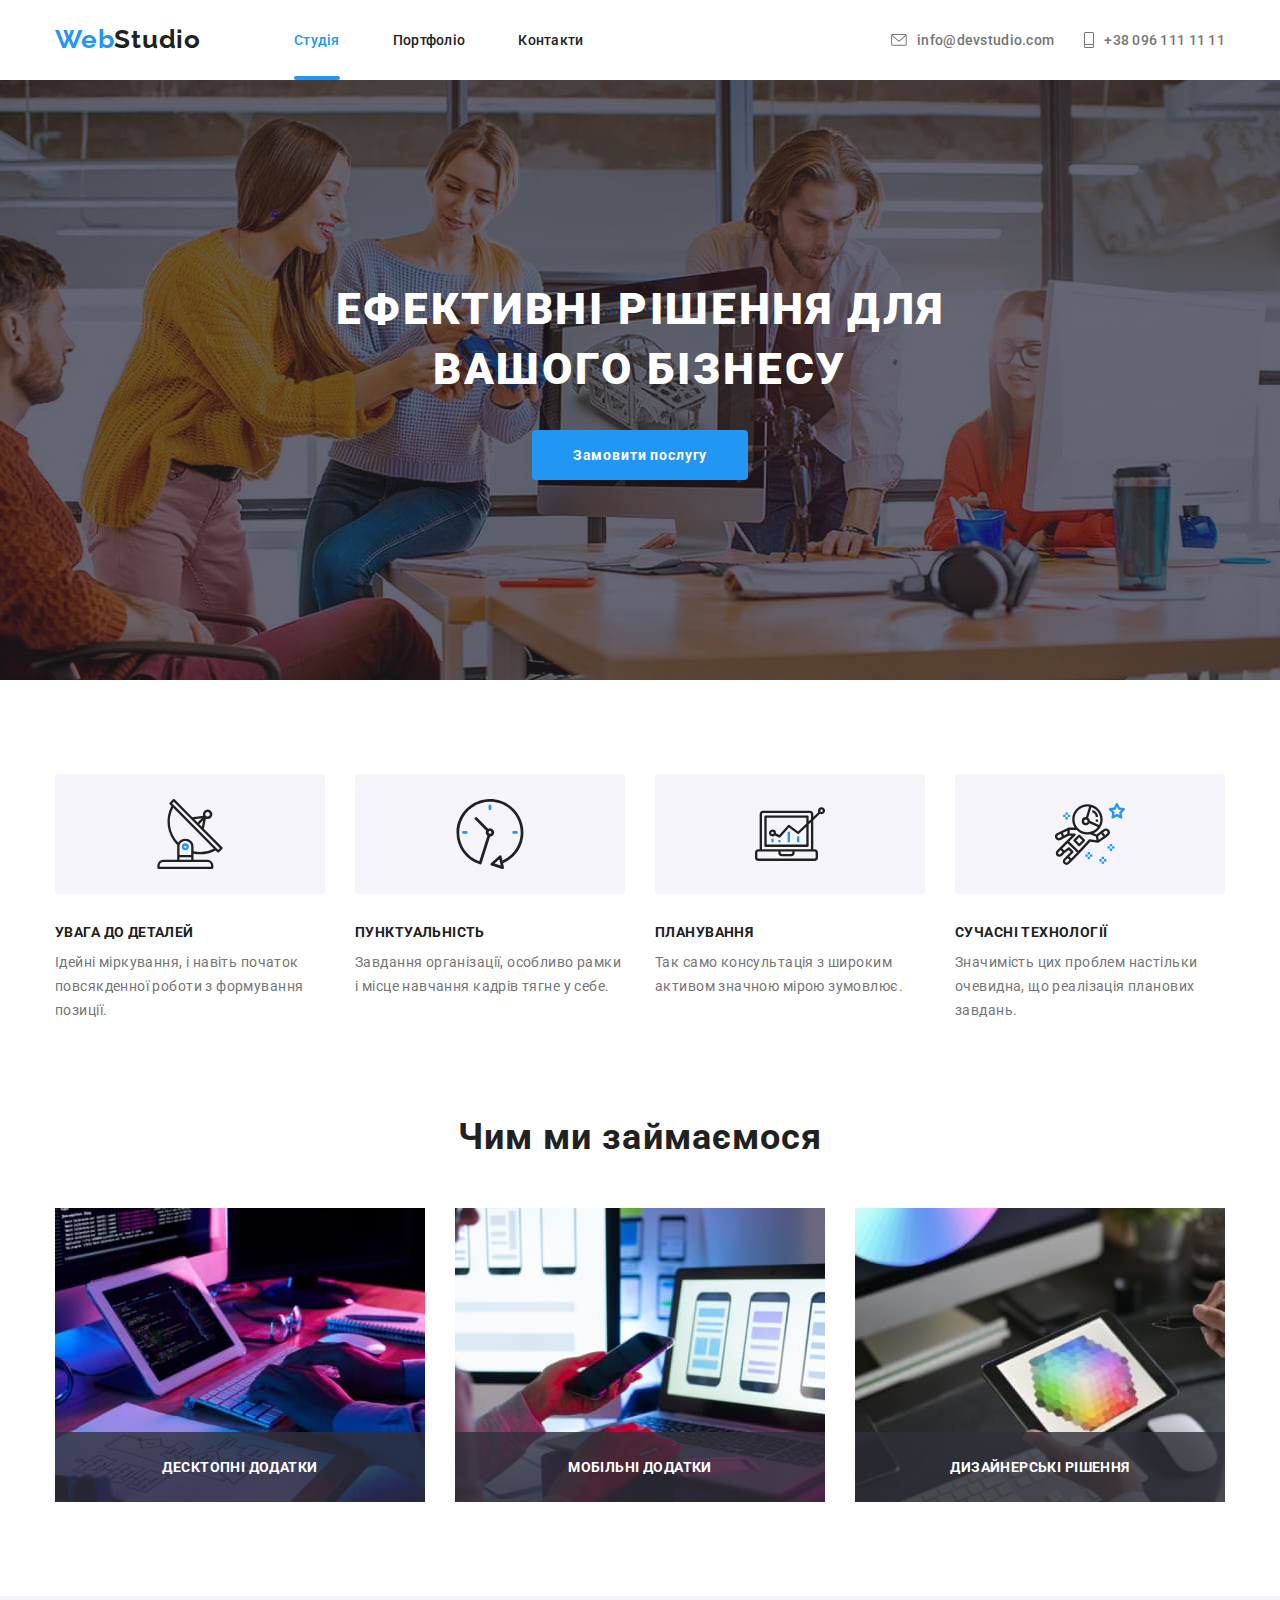
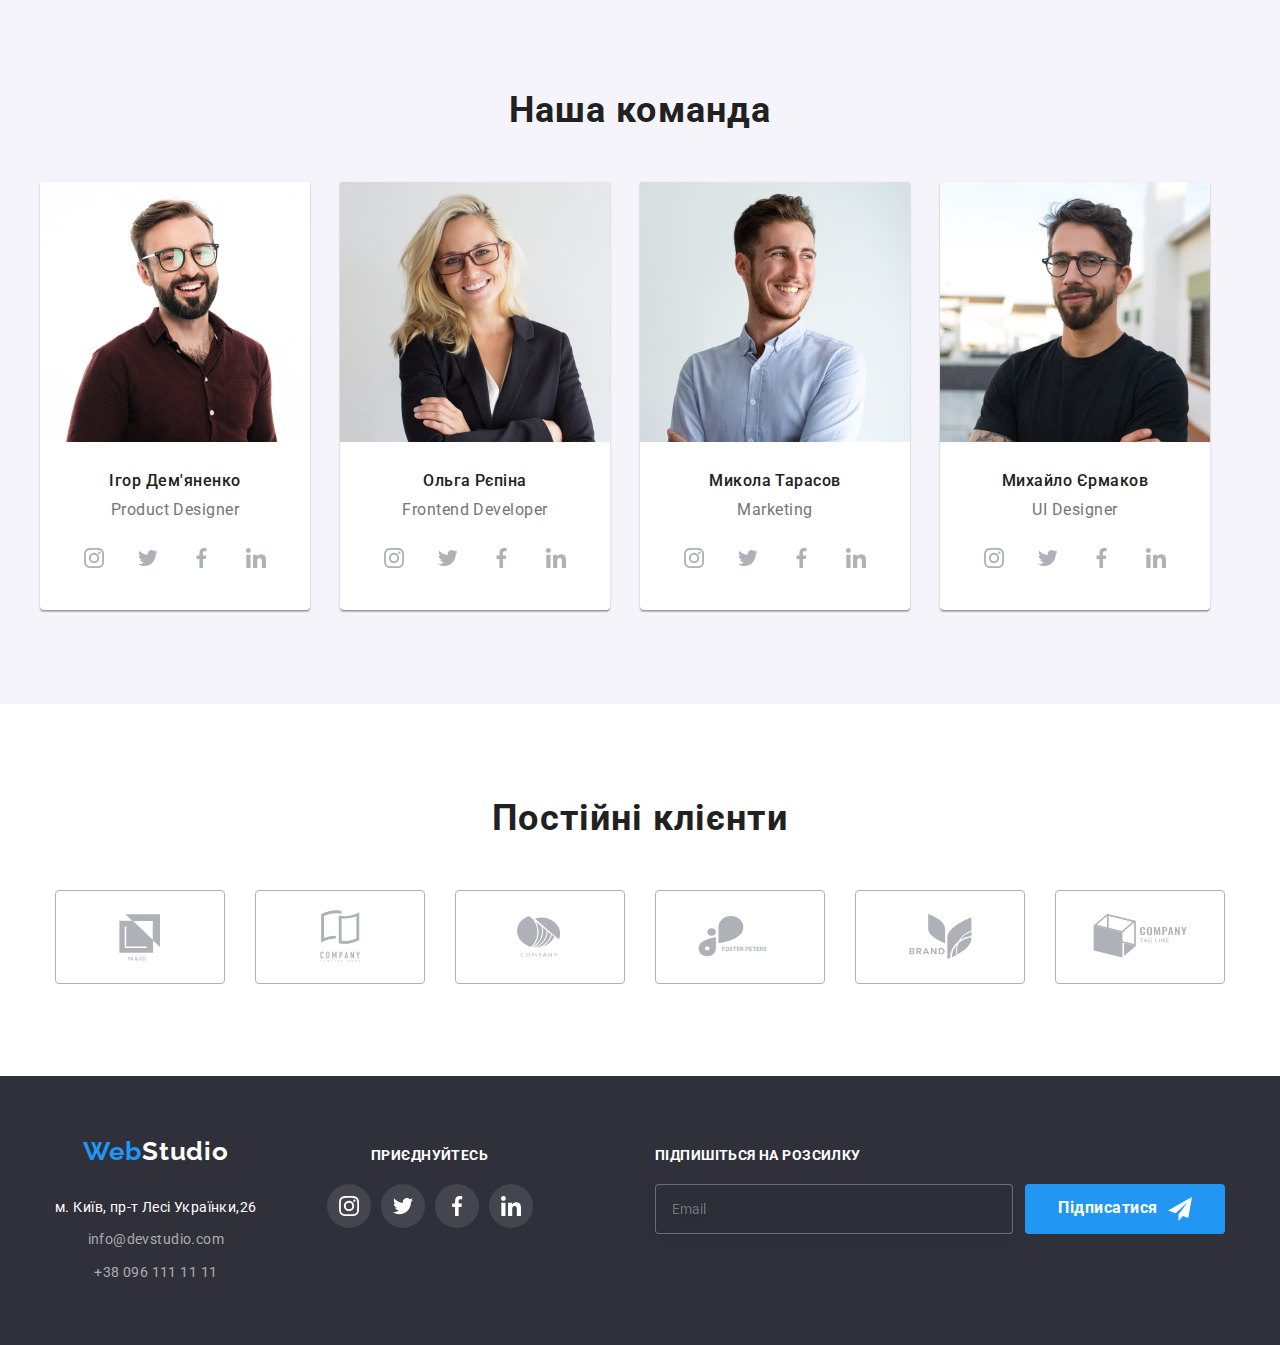
==== commit b1c9923c: "finalochka" ====
--- a/index.html
+++ b/index.html
@@ -579,20 +579,20 @@
           </li>
         </ul>
       </div>
+      <form action="email" class="footer-form ">
+        <p class="footer-form__heading">Підпишіться на розсилку</p>
+        <div class="footer-form__container">
+          <label for="email">
+            <input class="footer-form__input" type="email" name="email" placeholder="Email" required>
+          </label>
+          <button class="footer-form__button-subscribe" type="submit">Підписатися
+            <svg width="24" height="24" class="footer__plane">
+              <use class="footer__plane-use" href="./images/team/symbol-defs.svg#icon-send"></use>
+            </svg>
+          </button>
+        </div>
+      </form>
     </div>
-    <form action="email" class="footer-form container">
-      <p class="footer-form__heading">Підпишіться на розсилку</p>
-      <div class="footer-form__container">
-        <label for="email">
-          <input class="footer-form__input" type="email" name="email" placeholder="Email" required>
-        </label>
-        <button class="footer-form__button-subscribe" type="submit">Підписатися
-          <svg width="24" height="24" class="footer__plane">
-            <use class="footer__plane-use" href="./images/team/symbol-defs.svg#icon-send"></use>
-          </svg>
-        </button>
-      </div>
-    </form>
   </footer>
   <script src="./js/modal.js"></script>
   <script src="./js/mobile-menu.js"></script>
--- a/css/main.min.css
+++ b/css/main.min.css
@@ -1 +1 @@
-.visually-hidden{position:absolute;white-space:nowrap;width:1px;height:1px;overflow:hidden;border:0;padding:0;clip:rect(0 0 0 0);-webkit-clip-path:inset(50%);clip-path:inset(50%);margin:-1px}html{-webkit-box-sizing:border-box;box-sizing:border-box}*,*::before,*::after{-webkit-box-sizing:inherit;box-sizing:inherit}ul{padding:0;list-style:none;margin:0}img{display:block;width:100%;height:auto}address{font-style:normal}h1,h2,h3,h4,h5,h6,p{margin-top:0;margin-bottom:0}body{font-family:Roboto,sans-serif;color:#212121;background-color:#fff;letter-spacing:.03em;font-size:14px}.body.is-open{overflow:hidden}.list{list-style:none;margin:0}.link{text-decoration:none}.flex-container{display:-webkit-box;display:-ms-flexbox;display:flex;-webkit-box-pack:justify;-ms-flex-pack:justify;justify-content:space-between}button{cursor:pointer}a{cursor:pointer;text-decoration:inherit}header{position:relative}.logo{display:block;font-family:Raleway;font-size:26px;font-weight:700;line-height:1.19;letter-spacing:.03em;text-align:left;text-decoration:none}@media screen and (max-width: 480px){.logo{padding-top:16px;padding-bottom:16px}}@media screen and (min-width: 480px){.logo{font-size:24px;padding-top:16px;padding-bottom:16px}}@media screen and (min-width: 768px){.logo{font-size:26px}}@media screen and (min-width: 1170px){.logo{font-size:26px}}.header-portfolio{border-bottom:1px solid #ececec}.header__logo{color:var(--second-half-logo)}.header__logo--blue{color:#2196f3}@media screen and (min-width: 480px){.header__logo{padding-top:16px;padding-bottom:16px;margin-right:auto}}@media screen and (min-width: 768px){.header__logo{padding-top:26px;padding-bottom:26px;margin-right:88px}}@media screen and (min-width: 1170px){.header__logo{padding-top:24px;padding-bottom:25px;margin-right:93px}}.mobile-menu__button .button-menu__icon-cross{display:none}.header-contacts{display:-webkit-box;display:-ms-flexbox;display:flex;padding-bottom:0px;margin-left:auto;margin-top:0;margin-bottom:0;padding-left:0}@media screen and (max-width: 768px){.header-contacts{display:none}}@media screen and (min-width: 768px){.header-contacts{display:block;padding-top:21px;padding-bottom:21px}.header-contacts:not(:last-child){margin-bottom:10px}}@media screen and (min-width: 1170px){.header-contacts{display:-webkit-box;display:-ms-flexbox;display:flex;padding:0}}@media screen and (min-width: 768px)and (max-width: 1169px){.header-contacts__contact-mail{margin-bottom:10px}}@media screen and (min-width: 1170px){.header-contacts__contact-mail{margin-right:30px}}.header-contacts__contact-phone,.header-contacts__contact-mail{display:block;font-weight:500;color:#757575;line-height:1.17;font-size:14px;letter-spacing:.02em;display:-webkit-box;display:-ms-flexbox;display:flex;-webkit-box-align:center;-ms-flex-align:center;align-items:center;-webkit-transition-property:color;transition-property:color;-webkit-transition-duration:250ms;transition-duration:250ms;-webkit-transition-timing-function:cubic-bezier(0.4, 0, 0.2, 1);transition-timing-function:cubic-bezier(0.4, 0, 0.2, 1)}.header-contacts__contact-phone:hover,.header-contacts__contact-phone:focus,.header-contacts__contact-phone:active,.header-contacts__contact-mail:hover,.header-contacts__contact-mail:focus,.header-contacts__contact-mail:active{color:#2196f3}@media screen and (min-width: 768px){.header-contacts__contact-phone,.header-contacts__contact-mail{font-size:12px;line-height:1.16;letter-spacing:.02em}}@media screen and (min-width: 1170px){.header-contacts__contact-phone,.header-contacts__contact-mail{font-size:14px;padding-bottom:32px;padding-top:32px}}.header-contacts__mini-icon{width:16px;height:12px;fill:currentColor;margin-right:10px}@media screen and (min-width: 768px){.header-contacts__mini-icon{width:14px;height:10px;margin-right:8px}}@media screen and (min-width: 1200px){.header-contacts__mini-icon{width:16px;height:10px;margin-right:10px}}.header-contacts__mini-icon--phone{width:12px;height:16px}@media screen and (min-width: 768px){.header-contacts__mini-icon--phone{width:10px;height:14px;margin-right:8px}}@media screen and (min-width: 1200px){.header-contacts__mini-icon--phone{width:10px;height:16px;margin-right:10px}}.nav{display:-webkit-box;display:-ms-flexbox;display:flex;-webkit-box-pack:justify;-ms-flex-pack:justify;justify-content:space-between}.nav-links{padding-bottom:0px;margin-right:auto;display:-webkit-box;display:-ms-flexbox;display:flex;-webkit-box-pack:start;-ms-flex-pack:start;justify-content:flex-start;-webkit-box-align:center;-ms-flex-align:center;align-items:center;margin-top:0;margin-bottom:0;display:none}@media screen and (min-width: 768px){.nav-links{display:-webkit-box;display:-ms-flexbox;display:flex}}.nav-links__item--current{position:relative}.nav-links__link.nav-links__item--current{color:#2196f3}.nav-links__item:not(:last-child){margin-right:50px}@media screen and (min-width: 768px){.nav-links__item:not(:last-child){margin-right:53px}}.nav-links__item--current::after{content:"";position:absolute;bottom:0;left:0;width:100%;border-bottom:4px solid #2196f3;border-radius:2px}.nav-links__link{display:block;font-weight:500;padding-top:32px;padding-bottom:32px;color:#212121;line-height:1.17;font-size:14px;letter-spacing:.02em;-webkit-transition-property:color;transition-property:color;-webkit-transition-duration:250ms;transition-duration:250ms;-webkit-transition-timing-function:cubic-bezier(0.4, 0, 0.2, 1);transition-timing-function:cubic-bezier(0.4, 0, 0.2, 1);text-decoration:none}.nav-links__link:hover,.nav-links__link:active,.nav-links__link:focus{color:#2196f3}.section-title{margin-bottom:50px;color:var(--title-color);font-weight:700;font-size:36px;line-height:1.16;text-align:center;letter-spacing:.03em}@media screen and (max-width: 1169px){.section-title{font-weight:700;font-size:28px;line-height:1.17;text-align:center;letter-spacing:.03em;margin-bottom:30px}}@media screen and (max-width: 1199px){.section{padding-top:60px;padding-bottom:60px}}@media screen and (min-width: 1200px){.section{padding-top:94px;padding-bottom:94px}}.container{width:100%;margin:0 auto;padding-left:15px;padding-right:15px}@media screen and (min-width: 480px){.container{width:480px}}@media screen and (min-width: 768px){.container{width:768px}}@media screen and (min-width: 1170px){.container{width:1200px}}.footer__logo{display:block;color:#fff}@media screen and (max-width: 1199px){.footer__logo{padding:0;margin-bottom:20px}}.footer__logo--blue{color:#2196f3}.footer__set-container{display:-webkit-box;display:-ms-flexbox;display:flex;-webkit-box-orient:vertical;-webkit-box-direction:normal;-ms-flex-direction:column;flex-direction:column;-webkit-box-align:center;-ms-flex-align:center;align-items:center}@media screen and (min-width: 480px){.footer__set-container{margin-bottom:60px}}@media screen and (max-width: 480px){.footer__set-container{margin-bottom:60px}}@media screen and (min-width: 1170px){.footer__set-container{margin-right:0}}.footer{background-color:#2f303a;padding-top:60px;padding-bottom:60px}@media screen and (min-width: 1200px){.footer{display:-webkit-box;display:-ms-flexbox;display:flex}}@media screen and (max-width: 767px){.footer__multi-block{display:-webkit-box;display:-ms-flexbox;display:flex;-webkit-box-pack:center;-ms-flex-pack:center;justify-content:center;-webkit-box-orient:vertical;-webkit-box-direction:normal;-ms-flex-direction:column;flex-direction:column}}@media screen and (min-width: 768px){.footer__multi-block{display:-webkit-box;display:-ms-flexbox;display:flex;-ms-flex-wrap:wrap;flex-wrap:wrap;-webkit-box-orient:horizontal;-webkit-box-direction:normal;-ms-flex-direction:row;flex-direction:row;-ms-flex-pack:distribute;justify-content:space-around}}@media screen and (min-width: 1200px){.footer__multi-block{-ms-flex-pack:distribute;justify-content:space-around;display:-webkit-box;display:-ms-flexbox;display:flex;-webkit-box-orient:horizontal;-webkit-box-direction:normal;-ms-flex-direction:row;flex-direction:row}}.footer-form__container{width:100%;text-align:center}@media screen and (min-width: 1170px){.footer-form__container{display:-webkit-box;display:-ms-flexbox;display:flex}}.footer-form__input{width:100%;height:50px;color:rgba(255,255,255,.3);background-color:rgba(47,48,58,.4);border:1px solid rgba(255,255,255,.3);-webkit-filter:drop-shadow(0px 4px 4px rgba(0, 0, 0, 0.15));filter:drop-shadow(0px 4px 4px rgba(0, 0, 0, 0.15));border-radius:4px;outline:none;padding-left:16px;margin-bottom:20px;-webkit-transition:border-color 250ms cubic-bezier(0.4, 0.84, 0.44, 1);transition:border-color 250ms cubic-bezier(0.4, 0.84, 0.44, 1)}@media screen and (min-width: 480px){.footer-form__input{width:450px}}@media screen and (min-width: 1170px){.footer-form__input{max-width:358px}}.footer-form__input:hover,.footer-form__input:active,.footer-form__input:focus{border:1px solid #2196f3}.footer-form__button-subscribe{display:-webkit-box;display:-ms-flexbox;display:flex;-webkit-box-align:center;-ms-flex-align:center;align-items:center;-webkit-box-pack:space-evenly;-ms-flex-pack:space-evenly;justify-content:space-evenly;position:relative;height:50px;width:200px;margin:0 auto;background-color:#2196f3;border-radius:4px;color:#fff;border:none;cursor:pointer;font-weight:700;font-size:16px;line-height:1.8;letter-spacing:.03em}@media screen and (min-width: 480px){.footer-form__button-subscribe{max-width:200px;max-height:50px}}.footer-form__heading{font-family:"Roboto";font-style:normal;font-weight:700;font-size:14px;line-height:1.14;letter-spacing:.03em;text-transform:uppercase;margin-bottom:20px;text-align:center;color:#fff}@media screen and (min-width: 1170px){.footer-form__heading{text-align:left}}@media screen and (min-width: 480px){.footer-socials__container{margin-bottom:60px}}@media screen and (max-width: 480px){.footer-socials__container{margin-bottom:60px}}.footer-socials__button{display:-webkit-box;display:-ms-flexbox;display:flex;-webkit-box-align:center;-ms-flex-align:center;align-items:center;-webkit-box-pack:center;-ms-flex-pack:center;justify-content:center;border:none;width:44px;height:44px;border-radius:50%;background-color:rgba(255,255,255,.1019607843);-webkit-transition-property:background-color;transition-property:background-color;-webkit-transition-duration:250ms;transition-duration:250ms;-webkit-transition-timing-function:cubic-bezier(0.4, 0, 0.2, 1);transition-timing-function:cubic-bezier(0.4, 0, 0.2, 1)}.footer-socials__button:hover,.footer-socials__button:active,.footer-socials__button:focus{background-color:accent-color}.footer-socials>li+li{padding-left:10px}.address-links__map{color:#fff;font-size:14px;line-height:1.7;letter-spacing:.03em;-webkit-transition-property:color;transition-property:color;-webkit-transition-duration:250ms;transition-duration:250ms;-webkit-transition-timing-function:cubic-bezier(0.4, 0, 0.2, 1);transition-timing-function:cubic-bezier(0.4, 0, 0.2, 1)}.address-links__map:hover,.address-links__map:active,.address-links__map:focus{color:#2196f3}.address{font-style:normal;text-align:center}.address-links__contact{color:rgba(255,255,255,.6);font-size:14px;line-height:1.7;letter-spacing:.03em;-webkit-transition-property:color;transition-property:color;-webkit-transition-duration:250ms;transition-duration:250ms;-webkit-transition-timing-function:cubic-bezier(0.4, 0, 0.2, 1);transition-timing-function:cubic-bezier(0.4, 0, 0.2, 1)}.address-links__contact:hover,.address-links__contact:active,.address-links__contact:focus{color:#2196f3}.address-links__item{margin-bottom:0;margin-right:0;margin-left:0}@media screen and (max-width: 767px){.address-links__item{margin-top:9px}}.footer-socails__heading{font-family:"Roboto";font-style:normal;font-weight:700;font-size:14px;line-height:1.14;letter-spacing:.03em;text-transform:uppercase;margin-bottom:20px;text-align:center;color:#fff}.footer-socials{display:-webkit-box;display:-ms-flexbox;display:flex;-webkit-box-pack:center;-ms-flex-pack:center;justify-content:center}.footer-socials>li+li{padding-left:10px}.footer-socials__icon{width:20px;height:20px;fill:#fff}.footer-socials__button{display:-webkit-box;display:-ms-flexbox;display:flex;-webkit-box-align:center;-ms-flex-align:center;align-items:center;-webkit-box-pack:center;-ms-flex-pack:center;justify-content:center;border:none;width:44px;height:44px;border-radius:50%;background-color:rgba(255,255,255,.1019607843);-webkit-transition-property:background-color;transition-property:background-color;-webkit-transition-duration:250ms;transition-duration:250ms;-webkit-transition-timing-function:cubic-bezier(0.4, 0, 0.2, 1);transition-timing-function:cubic-bezier(0.4, 0, 0.2, 1)}.footer-socials__button:hover,.footer-socials__button:active,.footer-socials__button:focus{background-color:#2196f3}.card-metha{border:1px solid #eee;border-top:none;padding-top:20px;padding-right:24px;padding-left:24px}@media screen and (min-width: 768px)and (max-width: 1199px){.card-metha{height:146px;padding-bottom:56px}}@media screen and (min-width: 1200px){.card-metha{height:110px}}.card-metha__subtitle{font-size:16px;color:#757575;line-height:1.87;margin-top:0;margin-bottom:0;letter-spacing:.03em}.card-metha__titel{color:#212121;font-weight:700;font-size:18px;line-height:2;letter-spacing:.06em}.hero .hero-title{letter-spacing:.06em;margin:0 auto;color:#fff;font-weight:900;font-size:24px;margin-bottom:30px;line-height:1.36;text-transform:uppercase;text-align:center}@media screen and (min-width: 480px){.hero .hero-title{max-width:360px;max-height:84px;font-size:26px;line-height:1.6;letter-spacing:.06em;color:#fff}}@media screen and (min-width: 768px){.hero .hero-title{max-width:360px;max-height:84px;font-size:26px;line-height:1.6;letter-spacing:.06em;color:#fff}}@media screen and (min-width: 1170px){.hero .hero-title{min-width:696px;max-height:120px;font-size:44px;line-height:1.36;letter-spacing:.06em;color:#fff}}.hero{padding:118px 0px;text-align:center;height:400px;background-repeat:no-repeat;background-size:cover;margin:0 auto;background-image:-webkit-gradient(linear, left bottom, left top, from(rgba(47, 48, 58, 0.4)), to(rgba(47, 48, 58, 0.4))),url("../images/header-overlay-phone.jpg");background-image:linear-gradient(to top, rgba(47, 48, 58, 0.4), rgba(47, 48, 58, 0.4)),url("../images/header-overlay-phone.jpg");background-color:#2f303a}@media screen and (min-width: 1200px){.hero{padding-top:200px;padding-bottom:200px}}@media screen and (max-width: 479px)and (min-device-pixel-ratio: 2),screen and (max-width: 479px)and (-webkit-min-device-pixel-ratio: 2),screen and (max-width: 479px)and (min-resolution: 192dpi),screen and (max-width: 479px)and (min-resolution: 2dppx){.hero{background-image:-webkit-gradient(linear, left bottom, left top, from(rgba(47, 48, 58, 0.4)), to(rgba(47, 48, 58, 0.4))),url("../images/header-mobile-overlay-2x.jpg");background-image:linear-gradient(to top, rgba(47, 48, 58, 0.4), rgba(47, 48, 58, 0.4)),url("../images/header-mobile-overlay-2x.jpg")}}@media screen and (min-width: 480px){.hero{max-width:480px;height:400px;background-image:-webkit-gradient(linear, left bottom, left top, from(rgba(47, 48, 58, 0.4)), to(rgba(47, 48, 58, 0.4))),url("../images/header-overlay-phone.jpg");background-image:linear-gradient(to top, rgba(47, 48, 58, 0.4), rgba(47, 48, 58, 0.4)),url("../images/header-overlay-phone.jpg");background-size:contain;background-position:center;overflow:hidden}}@media screen and (min-width: 480px)and (min-device-pixel-ratio: 2),screen and (min-width: 480px)and (-webkit-min-device-pixel-ratio: 2),screen and (min-width: 480px)and (min-resolution: 192dpi),screen and (min-width: 480px)and (min-resolution: 2dppx){.hero{background-image:-webkit-gradient(linear, left bottom, left top, from(rgba(47, 48, 58, 0.4)), to(rgba(47, 48, 58, 0.4))),url("../images/header-mobile-overlay-2x.jpg");background-image:linear-gradient(to top, rgba(47, 48, 58, 0.4), rgba(47, 48, 58, 0.4)),url("../images/header-mobile-overlay-2x.jpg")}}@media screen and (min-width: 768px){.hero{max-width:768px;height:400px;background-image:-webkit-gradient(linear, left bottom, left top, from(rgba(47, 48, 58, 0.4)), to(rgba(47, 48, 58, 0.4))),url("../images/header-overlay-tablet.jpg");background-image:linear-gradient(to top, rgba(47, 48, 58, 0.4), rgba(47, 48, 58, 0.4)),url("../images/header-overlay-tablet.jpg");background-size:contain;background-position:center;overflow:hidden}}@media screen and (min-width: 768px)and (min-device-pixel-ratio: 2),screen and (min-width: 768px)and (-webkit-min-device-pixel-ratio: 2),screen and (min-width: 768px)and (min-resolution: 192dpi),screen and (min-width: 768px)and (min-resolution: 2dppx){.hero{background-image:-webkit-gradient(linear, left bottom, left top, from(rgba(47, 48, 58, 0.4)), to(rgba(47, 48, 58, 0.4))),url("../images/header-overlay-tablet-2x.jpg");background-image:linear-gradient(to top, rgba(47, 48, 58, 0.4), rgba(47, 48, 58, 0.4)),url("../images/header-overlay-tablet-2x.jpg")}}@media screen and (min-width: 1170px){.hero{max-width:1600px;height:600px;background-image:-webkit-gradient(linear, left bottom, left top, from(rgba(47, 48, 58, 0.4)), to(rgba(47, 48, 58, 0.4))),url("../images/overlay.jpg");background-image:linear-gradient(to top, rgba(47, 48, 58, 0.4), rgba(47, 48, 58, 0.4)),url("../images/overlay.jpg");background-size:cover;overflow:hidden}}@media screen and (min-width: 1170px)and (min-device-pixel-ratio: 2),screen and (min-width: 1170px)and (-webkit-min-device-pixel-ratio: 2),screen and (min-width: 1170px)and (min-resolution: 192dpi),screen and (min-width: 1170px)and (min-resolution: 2dppx){.hero{background-image:-webkit-gradient(linear, left bottom, left top, from(rgba(47, 48, 58, 0.4)), to(rgba(47, 48, 58, 0.4))),url("../images/header-overlay-desktop-2x.jpg");background-image:linear-gradient(to top, rgba(47, 48, 58, 0.4), rgba(47, 48, 58, 0.4)),url("../images/header-overlay-desktop-2x.jpg")}}.hero__button--secondary{padding:10px 32px;background-color:#2196f3;color:#fff;line-height:1.87;font-weight:700;min-width:216px;text-align:center;letter-spacing:.06em;border:#2196f3;border-radius:4px}@media screen and (min-width: 480px){.hero__button--secondary{width:200px;height:50px}}@media screen and (min-width: 768px){.hero__button--secondary{width:200px;height:50px}}@media screen and (min-width: 1170px){.hero__button--secondary{width:216px;height:50px}}.section-features{padding-top:60px;padding-bottom:94px}@media screen and (max-width: 1169px){.section-features{padding-top:60px;padding-bottom:60px}}.features__subtitle{color:#757575;font-weight:400;font-size:14px;line-height:1.7;padding:0px 0px;margin:0px 0px;letter-spacing:.03em}@media screen and (min-width: 480px){.features__subtitle{width:480px}}@media screen and (min-width: 768px){.features__subtitle{width:354px}}@media screen and (min-width: 1170px){.features__subtitle{width:270px}}.features__title{font-size:14px;line-height:1.14;text-transform:uppercase;margin-bottom:10px;color:#212121;line-height:1.2;letter-spacing:.03em;font-weight:700}@media screen and (max-width: 767px){.features__title{display:-webkit-box;display:-ms-flexbox;display:flex;-webkit-box-pack:center;-ms-flex-pack:center;justify-content:center}}@media screen and (min-width: 768px){.features__title{width:270px}}@media screen and (min-width: 1170px){.features__title{text-align:left}}.features__pictures-list{padding:0}@media screen and (min-width: 768px){.features__pictures-list{gap:30px;display:-webkit-box;display:-ms-flexbox;display:flex;-ms-flex-wrap:wrap;flex-wrap:wrap}}@media screen and (min-width: 1170px){.features__pictures-list{display:-webkit-box;display:-ms-flexbox;display:flex;gap:30px}}@media screen and (max-width: 767px){.pictures-list__item:not(:last-child){margin-bottom:30px}}@media screen and (min-width: 768px){.pictures-list__item:not(:last-child){width:354px}}@media screen and (min-width: 1170px){.pictures-list__item:not(:last-child){width:270px}}.pictures-list__item::before{content:"";display:block;height:120px;background-color:#f5f4fa;border-radius:4px;margin-bottom:30px;background-repeat:no-repeat;background-position:center;background-size:70px}@media screen and (min-width: 480px){.pictures-list__item::before{width:100%}}@media screen and (min-width: 768px){.pictures-list__item::before{width:354px}}@media screen and (min-width: 1170px){.pictures-list__item::before{max-width:270px}}.weather-radar::before{background-image:url(../images/features/antenna.svg)}.clock::before{background-image:url(../images/features/clock.svg)}.laptop::before{background-image:url(../images/features/diagram.svg)}.spaceman::before{background-image:url(../images/features/astronaut.svg)}.team{background-color:#f5f4fa}.team-members{gap:30px;margin:0;padding:0}@media screen and (min-width: 768px){.team-members{gap:30px;display:-webkit-box;display:-ms-flexbox;display:flex}}@media screen and (min-width: 768px)and (max-width: 1170px){.team-members{-ms-flex-wrap:wrap;flex-wrap:wrap}}@media screen and (min-width: 1170px){.team-members{display:-webkit-box;display:-ms-flexbox;display:flex;margin-left:-15px;margin-right:-15px}}@media screen and (max-width: 480px){.team-members__worker:not(:last-child){margin-bottom:30px}}.team-members__worker{background:#fff;border-radius:0px 0px 4px 4px;-webkit-box-shadow:0px 1px 3px rgba(0,0,0,.12),0px 1px 1px rgba(0,0,0,.14),0px 2px 1px rgba(0,0,0,.2);box-shadow:0px 1px 3px rgba(0,0,0,.12),0px 1px 1px rgba(0,0,0,.14),0px 2px 1px rgba(0,0,0,.2)}@media screen and (min-width: 480px){.team-members__worker{width:450px;margin-bottom:30px}}@media screen and (min-width: 768px){.team-members__worker{width:354px;margin-bottom:0}}@media screen and (min-width: 1170px){.team-members__worker{width:270px}}.team-card{padding:30px}.team-card__heading{margin-bottom:10px;font-weight:500;font-size:16px;line-height:1.18;letter-spacing:.03em;text-align:center;color:#212121}.team-card__job{color:#757575;font-size:16px;line-height:1.18;letter-spacing:.03em;text-align:center}.card-button>li+li{padding-left:10px}.card-button{display:-webkit-box;display:-ms-flexbox;display:flex;-webkit-box-pack:center;-ms-flex-pack:center;justify-content:center;-webkit-box-align:center;-ms-flex-align:center;align-items:center;margin-top:16px}.card-button__link{border:none;width:44px;height:44px;border-radius:50%;color:#afb1b8;display:-webkit-box;display:-ms-flexbox;display:flex;-webkit-box-pack:center;-ms-flex-pack:center;justify-content:center;-webkit-box-align:center;-ms-flex-align:center;align-items:center;-webkit-transition-property:background-color,color;transition-property:background-color,color;-webkit-transition-duration:250ms;transition-duration:250ms;-webkit-transition-timing-function:cubic-bezier(0.4, 0, 0.2, 1);transition-timing-function:cubic-bezier(0.4, 0, 0.2, 1)}.card-button__link:hover,.card-button__link:active,.card-button__link:focus{background-color:#2196f3;color:#fff}.card-button__icon{width:20px;height:20px;fill:currentColor}.section-work{padding-top:0;padding-left:0;padding-bottom:94px}@media screen and (max-width: 1170px){.section-work{padding-bottom:60px;display:none}}.work{display:-webkit-box;display:-ms-flexbox;display:flex}.work__item:not(:last-child){margin-right:30px}.work__item{width:370px;position:relative}.work__text{-webkit-box-pack:center;-ms-flex-pack:center;justify-content:center;-webkit-box-align:center;-ms-flex-align:center;align-items:center;display:-webkit-box;display:-ms-flexbox;display:flex;position:absolute;bottom:0;color:#fff;font-weight:700;text-transform:uppercase;height:70px;width:100%;background-color:rgba(47,48,58,.8)}.clients{gap:30px}@media screen and (min-width: 480px){.clients{-webkit-box-pack:center;-ms-flex-pack:center;justify-content:center;display:-webkit-box;display:-ms-flexbox;display:flex;-ms-flex-wrap:wrap;flex-wrap:wrap;-ms-flex-preferred-size:calc((100% - 60px)/2);flex-basis:calc((100% - 60px)/2)}}@media screen and (min-width: 1170px){.clients{display:-webkit-box;display:-ms-flexbox;display:flex}}.clients__image{height:92px}@media screen and (min-width: 480px){.clients__image{max-width:210px}}@media screen and (min-width: 1170px){.clients__image{max-width:170px}}.clients__link{display:-webkit-box;display:-ms-flexbox;display:flex;-webkit-box-pack:center;-ms-flex-pack:center;justify-content:center;fill:#afb1b8;border:1px solid #afb1b8;border-radius:4px;-webkit-transition-property:background-color,fill;transition-property:background-color,fill;-webkit-transition-duration:250ms;transition-duration:250ms;-webkit-transition-timing-function:cubic-bezier(0.4, 0, 0.2, 1);transition-timing-function:cubic-bezier(0.4, 0, 0.2, 1)}@media screen and (min-width: 480px){.clients__link{max-width:210px}}.clients__link:hover,.clients__link:active,.clients__link:focus{fill:#2196f3;border-color:#2196f3}@media screen and (max-width: 479px){.clients__item:not(:last-child){margin-bottom:30px}}.clients__item{height:92px;width:170px}@media screen and (max-width: 479px){.clients__item{margin-top:0;width:210px;margin:0 auto}}@media screen and (min-width: 768px)and (max-width: 1199px){.clients__item{width:226px}}.backdrop.is-hidden{pointer-events:none;opacity:0;visibility:hidden}.backdrop{position:fixed;width:100%;height:100%;top:0;left:0;-webkit-transition:opacity 250ms cubic-bezier(0.4, 0.84, 0.44, 1),visibility 250ms cubic-bezier(0.4, 0.84, 0.44, 1);transition:opacity 250ms cubic-bezier(0.4, 0.84, 0.44, 1),visibility 250ms cubic-bezier(0.4, 0.84, 0.44, 1);background-color:rgba(0,0,0,.2)}.modal{position:absolute;top:50%;left:50%;-webkit-transform:translate(-50%, -50%);transform:translate(-50%, -50%);border-radius:4px;background-color:#fff;overflow-y:scroll;z-index:999;overflow-y:scroll}@media screen and (max-width: 479px){.modal{width:300px;height:700px}}@media screen and (min-width: 480px){.modal{width:450px;height:609px}}@media screen and (min-width: 1170px){.modal{width:528px;height:581px;overflow:hidden}}@media screen and (min-width: 768px)and (max-width: 1169px){.modal{width:450px}}.modal__button-close{position:absolute;display:-webkit-box;display:-ms-flexbox;display:flex;-webkit-box-align:center;-ms-flex-align:center;align-items:center;-webkit-box-pack:center;-ms-flex-pack:center;justify-content:center;top:9px;right:9px;width:30px;height:30px;border-radius:50%;border:1px solid rgba(0,0,0,.1);cursor:pointer;-webkit-transition:fill 250ms cubic-bezier(0.4, 0.84, 0.44, 1);transition:fill 250ms cubic-bezier(0.4, 0.84, 0.44, 1);background-color:#fff;z-index:10000}.modal__button-close:hover .modal__close-icon,.modal__button-close:active .modal__close-icon,.modal__button-close:focus .modal__close-icon{fill:#2196f3;border-color:rgba(0,0,0,.1)}.modal__close-icon{width:11px;height:11px;fill:#000;-webkit-transition:fill 250ms cubic-bezier(0.4, 0.84, 0.44, 1);transition:fill 250ms cubic-bezier(0.4, 0.84, 0.44, 1)}.modal__heading{font-weight:700;font-size:20px;line-height:23px;text-align:center;letter-spacing:.03em;color:#212121;margin-bottom:12px}.modal__label{color:#757575;font-weight:400;font-size:12px;line-height:14px;letter-spacing:.01em;margin-bottom:4px}.modal-container{display:-webkit-box;display:-ms-flexbox;display:flex;-webkit-box-orient:vertical;-webkit-box-direction:normal;-ms-flex-direction:column;flex-direction:column;-webkit-box-pack:center;-ms-flex-pack:center;justify-content:center;position:relative;padding:40px}.modal__input-icon{position:relative;margin-bottom:10px}.modal-input{width:100%;height:40px;padding-left:42px;border:1px solid rgba(33,33,33,.2);border-radius:4px;-webkit-transition:border-color 250ms cubic-bezier(0.4, 0.84, 0.44, 1);transition:border-color 250ms cubic-bezier(0.4, 0.84, 0.44, 1);outline:rgba(0,0,0,0)}.modal-input:hover,.modal-input:active,.modal-inpu:focus{border-color:#2196f3}.icon-person,.icon-phone,.icon-envelope{position:absolute;width:12px;height:12px;top:14px;left:15px}.modal-input:focus+.modal-input__entire-icon{fill:#2196f3}.modal-input__entire-icon{width:12px;height:12px;-webkit-transition:fill 250ms cubic-bezier(0.4, 0.84, 0.44, 1);transition:fill 250ms cubic-bezier(0.4, 0.84, 0.44, 1)}.modal__button-submit{display:-webkit-box;display:-ms-flexbox;display:flex;-webkit-box-pack:center;-ms-flex-pack:center;justify-content:center;-webkit-box-align:center;-ms-flex-align:center;align-items:center;margin-top:30px}.modal__comment{font-weight:400;font-size:12px;line-height:1.16;letter-spacing:.01em;resize:none;width:100%;height:120px;margin-bottom:20px;border:1px solid rgba(33,33,33,.2);border-radius:4px;-webkit-transition:border-color 250ms cubic-bezier(0.4, 0.84, 0.44, 1);transition:border-color 250ms cubic-bezier(0.4, 0.84, 0.44, 1);padding:12px 15px;outline:rgba(0,0,0,0)}@media screen and (min-width: 480px){.modal__comment{width:100%}}@media screen and (max-width: 480px){.modal__comment{width:100%}}.modal__comment:hover,.modal__comment:active,.modal__comment:focus{border-color:#2196f3}.modal__comment::-webkit-input-placeholder{color:rgba(117,117,117,.5)}.modal__comment::-moz-placeholder{color:rgba(117,117,117,.5)}.modal__comment:-ms-input-placeholder{color:rgba(117,117,117,.5)}.modal__comment::-ms-input-placeholder{color:rgba(117,117,117,.5)}.modal__comment::placeholder{color:rgba(117,117,117,.5)}.modal__checkbox-label{display:-webkit-box;display:-ms-flexbox;display:flex;-webkit-box-align:center;-ms-flex-align:center;align-items:center;-webkit-box-pack:center;-ms-flex-pack:center;justify-content:center;font-weight:400;font-size:14px;line-height:1.7;letter-spacing:.03em;color:#757575}@media screen and (min-width: 480px){.modal__checkbox-label{font-size:12px}}.modal__privasy-agreemant{color:#2196f3;text-decoration:underline;margin-left:8px}.modal__checkbox{position:absolute;white-space:nowrap;width:1px;height:1px;margin:-1px;overflow:hidden;border:0;padding:0;clip:rect(0 0 0 0);-webkit-clip-path:inset(50%);clip-path:inset(50%)}.modal__checkbox-icon{content:"";display:inline-block;width:16px;height:15px;border:2px solid #212121;border-radius:2px;margin-right:7px}.modal__checkbox:checked~.modal__checkbox-icon{background-color:#2196f3;background-image:url("../images/checkbox/checked.svg");background-repeat:no-repeat;background-position:center;background-origin:border-box;border-radius:2px;border:rgba(0,0,0,0)}.modal__button-submit{display:-webkit-box;display:-ms-flexbox;display:flex;-webkit-box-pack:center;-ms-flex-pack:center;justify-content:center;-webkit-box-align:center;-ms-flex-align:center;align-items:center;margin-top:30px}.modal__button-submit .submit{width:200px;height:50px;background:#2196f3;-webkit-box-shadow:0px 4px 4px rgba(0,0,0,.15);box-shadow:0px 4px 4px rgba(0,0,0,.15);border-radius:4px;border:none;font-weight:700;font-size:16px;line-height:1.87;-webkit-box-align:center;-ms-flex-align:center;align-items:center;text-align:center;letter-spacing:.06em;color:#fff}.filter{margin-bottom:50px;display:-webkit-box;display:-ms-flexbox;display:flex;-webkit-box-pack:center;-ms-flex-pack:center;justify-content:center}@media screen and (max-width: 479px){.filter{width:100%;-ms-flex-wrap:wrap;flex-wrap:wrap;row-gap:15px;-webkit-box-pack:start;-ms-flex-pack:start;justify-content:flex-start}}@media screen and (min-width: 480px){.filter{width:100%;-ms-flex-wrap:wrap;flex-wrap:wrap;row-gap:15px;-webkit-box-pack:start;-ms-flex-pack:start;justify-content:flex-start}}@media screen and (min-width: 768px){.filter{display:-webkit-box;display:-ms-flexbox;display:flex;-webkit-box-pack:center;-ms-flex-pack:center;justify-content:center;margin-bottom:50px}}.filter__button-primary{font-family:inherit;background-color:#f5f4fa;color:#212121;font-weight:500;font-size:16px;line-height:1.6;padding:6px 22px;text-align:center;min-width:73px;text-align:center;letter-spacing:.03em;border-radius:4px;border:1px solid rgba(0,0,0,0);-webkit-transition:background-color 250ms cubic-bezier(0.4, 0.84, 0.44, 1),color 250ms cubic-bezier(0.4, 0.84, 0.44, 1),-webkit-box-shadow 250ms cubic-bezier(0.4, 0.84, 0.44, 1);transition:background-color 250ms cubic-bezier(0.4, 0.84, 0.44, 1),color 250ms cubic-bezier(0.4, 0.84, 0.44, 1),-webkit-box-shadow 250ms cubic-bezier(0.4, 0.84, 0.44, 1);transition:background-color 250ms cubic-bezier(0.4, 0.84, 0.44, 1),color 250ms cubic-bezier(0.4, 0.84, 0.44, 1),box-shadow 250ms cubic-bezier(0.4, 0.84, 0.44, 1);transition:background-color 250ms cubic-bezier(0.4, 0.84, 0.44, 1),color 250ms cubic-bezier(0.4, 0.84, 0.44, 1),box-shadow 250ms cubic-bezier(0.4, 0.84, 0.44, 1),-webkit-box-shadow 250ms cubic-bezier(0.4, 0.84, 0.44, 1)}.filter__button-primary:hover,.filter__button-primary:active,.filter__button-primary:focus{background-color:#2196f3;color:#fff;-webkit-box-shadow:0px 3px 1px rgba(0,0,0,.1),0px 1px 2px rgba(0,0,0,.08),0px 2px 2px rgba(0,0,0,.12);box-shadow:0px 3px 1px rgba(0,0,0,.1),0px 1px 2px rgba(0,0,0,.08),0px 2px 2px rgba(0,0,0,.12)}.filter__item:not(:last-child){margin-right:8px}.portfolio{gap:30px;display:-webkit-box;display:-ms-flexbox;display:flex;-ms-flex-wrap:wrap;flex-wrap:wrap}@media screen and (max-width: 479px){.portfolio__item:not(:last-child){margin-bottom:30px}}@media screen and (max-width: 479px){.portfolio__item{width:100%}}@media screen and (min-width: 480px){.portfolio__item{display:-webkit-box;display:-ms-flexbox;display:flex;-ms-flex-wrap:wrap;flex-wrap:wrap;width:354px}}@media screen and (min-width: 1200px){.portfolio__item{min-width:370px;-ms-flex-preferred-size:calc(33.3333333333% - 30px);flex-basis:calc(33.3333333333% - 30px)}}.portfolio__card-link:hover .overlay{-webkit-transform:translateY(0);transform:translateY(0);-webkit-transition:250ms cubic-bezier(0.4, 0, 0.2, 1);transition:250ms cubic-bezier(0.4, 0, 0.2, 1)}.portfolio__card-link{font-size:18px;color:#212121;display:block;-webkit-transition-property:-webkit-box-shadow;transition-property:-webkit-box-shadow;transition-property:box-shadow;transition-property:box-shadow, -webkit-box-shadow;-webkit-transition-duration:250ms;transition-duration:250ms;-webkit-transition-timing-function:cubic-bezier(0.4, 0, 0.2, 1);transition-timing-function:cubic-bezier(0.4, 0, 0.2, 1)}.portfolio__card-link:hover,.portfolio__card-link:focus,.portfolio__card-link:active{-webkit-box-shadow:0px 1px 1px rgba(0,0,0,.12),0px 4px 4px rgba(0,0,0,.06),1px 4px 6px rgba(0,0,0,.16);box-shadow:0px 1px 1px rgba(0,0,0,.12),0px 4px 4px rgba(0,0,0,.06),1px 4px 6px rgba(0,0,0,.16)}.thumb{position:relative;overflow:hidden}.thumb__overlay{position:absolute;width:100%;height:100%;top:0;left:0;background-color:rgba(33,150,243,.9);-webkit-transform:translateY(100%);transform:translateY(100%);-webkit-transition:250ms cubic-bezier(0.4, 0, 0.2, 1);transition:250ms cubic-bezier(0.4, 0, 0.2, 1)}.thumb__overlay-text{color:#fff;line-height:1.55;font-size:18px;letter-spacing:.03em}@media screen and (min-width: 768){.thumb__overlay-text{width:306px;height:168px;padding-top:49px;padding-left:24px}}@media screen and (min-width: 1200px){.thumb__overlay-text{width:322px;height:168px;padding-top:63px;padding-left:24px}}@media screen and (max-width: 479px){.thumb__overlay-text{width:100%;font-size:14px}}.portfolio__card-link:hover .thumb__overlay{-webkit-transform:translateY(0);transform:translateY(0);-webkit-transition:250ms cubic-bezier(0.4, 0, 0.2, 1);transition:250ms cubic-bezier(0.4, 0, 0.2, 1)}.mobile-menu{position:fixed;-webkit-box-orient:vertical;-webkit-box-direction:normal;-ms-flex-direction:column;flex-direction:column;-webkit-box-pack:justify;-ms-flex-pack:justify;justify-content:space-between;padding-top:48px;padding-left:40px;padding-bottom:48px;opacity:0;pointer-events:none;height:100%;top:0;left:0;background-color:#fff;-webkit-box-shadow:0px 4px 8px rgba(0,0,0,.04),0px 2px 4px rgba(0,0,0,.08),0px 1px 3px rgba(0,0,0,.16);box-shadow:0px 4px 8px rgba(0,0,0,.04),0px 2px 4px rgba(0,0,0,.08),0px 1px 3px rgba(0,0,0,.16);z-index:999;width:100%;overflow-y:scroll;-webkit-transition:opacity 250ms cubic-bezier(0.4, 0.84, 0.44, 1);transition:opacity 250ms cubic-bezier(0.4, 0.84, 0.44, 1)}.mobile-menu.is-open{pointer-events:all;opacity:1;display:-webkit-box;display:-ms-flexbox;display:flex}.mobile-menu__nav-links{display:-webkit-box;display:-ms-flexbox;display:flex;-webkit-box-orient:vertical;-webkit-box-direction:normal;-ms-flex-direction:column;flex-direction:column;font-weight:500;font-size:40px;line-height:1.17;text-align:center;letter-spacing:.02em;text-decoration:none;text-align:left;list-style:none}.nav-linksi-list__item:not(:last-child){margin-bottom:35px}.mobile-menu__contacts-item:not(:last-child){margin-bottom:32px}.mobile-menu__nav-link{color:#212121}.mobile-menu__nav-link:hover,.mobile-menu__nav-link:active,.mobile-menu__nav-link:focus{color:#2196f3}.mobile-menu__contacts{display:-webkit-box;display:-ms-flexbox;display:flex;-webkit-box-orient:vertical;-webkit-box-direction:normal;-ms-flex-direction:column;flex-direction:column;margin-bottom:64px}.mobile-menu__contact-phone{font-weight:500;font-size:34px;line-height:1.17;letter-spacing:.02em;color:#757575}.mobile-menu__contact-phone:hover,.mobile-menu__contact-phone:active,.mobile-menu__contact-phone:focus{color:#2196f3}.mobile-menu__contact-mail{font-weight:500;font-size:24px;line-height:1.16;letter-spacing:.02em;color:#757575}.mobile-menu__contact-mail:hover,.mobile-menu__contact-mail:active,.mobile-menu__contact-mail:focus{color:#2196f3}.mobile-menu__container{display:-webkit-box;display:-ms-flexbox;display:flex;-webkit-box-orient:vertical;-webkit-box-direction:normal;-ms-flex-direction:column;flex-direction:column;-webkit-box-pack:justify;-ms-flex-pack:justify;justify-content:space-between}.mobile-menu__nav-link--current{color:#2196f3}.mobile-menu__button{border:none;background-color:#fff;-webkit-transition:fill 250ms cubic-bezier(0.4, 0.84, 0.44, 1);transition:fill 250ms cubic-bezier(0.4, 0.84, 0.44, 1)}.mobile-menu__button:focus,.mobile-menu__button:active{fill:#2196f3}@media screen and (min-width: 768px){.mobile-menu__button{display:none}}.mobile-menu__button--close{position:absolute;top:21px;right:25.33px;border:none;background-color:#fff;-webkit-transition:fill 250ms cubic-bezier(0.4, 0.84, 0.44, 1);transition:fill 250ms cubic-bezier(0.4, 0.84, 0.44, 1)}.mobile-menu__button--close:focus,.mobile-menu__button--close:active{fill:#2196f3}.mobile-menu__social-links{display:-webkit-box;display:-ms-flexbox;display:flex;-ms-flex-wrap:wrap;flex-wrap:wrap;row-gap:5px}.social-links__item:not(:last-child){margin-right:10px;border-right:2px solid rgba(33,33,33,.2)}.social-links__link{color:#2196f3;padding-right:10px;font-weight:500;font-size:18px;line-height:1.22;letter-spacing:.02em}/*# sourceMappingURL=main.min.css.map */+.visually-hidden{position:absolute;white-space:nowrap;width:1px;height:1px;overflow:hidden;border:0;padding:0;clip:rect(0 0 0 0);-webkit-clip-path:inset(50%);clip-path:inset(50%);margin:-1px}html{-webkit-box-sizing:border-box;box-sizing:border-box}*,*::before,*::after{-webkit-box-sizing:inherit;box-sizing:inherit}ul{padding:0;list-style:none;margin:0}img{display:block;width:100%;height:auto}address{font-style:normal}h1,h2,h3,h4,h5,h6,p{margin-top:0;margin-bottom:0}body{font-family:Roboto,sans-serif;color:#212121;background-color:#fff;letter-spacing:.03em;font-size:14px}.body.is-open{overflow:hidden}.list{list-style:none;margin:0}.link{text-decoration:none}.flex-container{display:-webkit-box;display:-ms-flexbox;display:flex;-webkit-box-pack:justify;-ms-flex-pack:justify;justify-content:space-between}button{cursor:pointer}a{cursor:pointer;text-decoration:inherit}header{position:relative}.logo{display:block;font-family:Raleway;font-size:26px;font-weight:700;line-height:1.19;letter-spacing:.03em;text-align:left;text-decoration:none}@media screen and (max-width: 480px){.logo{padding-top:16px;padding-bottom:16px}}@media screen and (min-width: 480px){.logo{font-size:24px;padding-top:16px;padding-bottom:16px}}@media screen and (min-width: 768px){.logo{font-size:26px}}@media screen and (min-width: 1170px){.logo{font-size:26px}}.header-portfolio{border-bottom:1px solid #ececec}.header__logo{color:var(--second-half-logo)}.header__logo--blue{color:#2196f3}@media screen and (min-width: 480px){.header__logo{padding-top:16px;padding-bottom:16px;margin-right:auto}}@media screen and (min-width: 768px){.header__logo{padding-top:26px;padding-bottom:26px;margin-right:88px}}@media screen and (min-width: 1170px){.header__logo{padding-top:24px;padding-bottom:25px;margin-right:93px}}.mobile-menu__button .button-menu__icon-cross{display:none}.header-contacts{display:-webkit-box;display:-ms-flexbox;display:flex;padding-bottom:0px;margin-left:auto;margin-top:0;margin-bottom:0;padding-left:0}@media screen and (max-width: 768px){.header-contacts{display:none}}@media screen and (min-width: 768px){.header-contacts{display:block;padding-top:21px;padding-bottom:21px}.header-contacts:not(:last-child){margin-bottom:10px}}@media screen and (min-width: 1170px){.header-contacts{display:-webkit-box;display:-ms-flexbox;display:flex;padding:0}}@media screen and (min-width: 768px)and (max-width: 1169px){.header-contacts__contact-mail{margin-bottom:10px}}@media screen and (min-width: 1170px){.header-contacts__contact-mail{margin-right:30px}}.header-contacts__contact-phone,.header-contacts__contact-mail{display:block;font-weight:500;color:#757575;line-height:1.17;font-size:14px;letter-spacing:.02em;display:-webkit-box;display:-ms-flexbox;display:flex;-webkit-box-align:center;-ms-flex-align:center;align-items:center;-webkit-transition-property:color;transition-property:color;-webkit-transition-duration:250ms;transition-duration:250ms;-webkit-transition-timing-function:cubic-bezier(0.4, 0, 0.2, 1);transition-timing-function:cubic-bezier(0.4, 0, 0.2, 1)}.header-contacts__contact-phone:hover,.header-contacts__contact-phone:focus,.header-contacts__contact-phone:active,.header-contacts__contact-mail:hover,.header-contacts__contact-mail:focus,.header-contacts__contact-mail:active{color:#2196f3}@media screen and (min-width: 768px){.header-contacts__contact-phone,.header-contacts__contact-mail{font-size:12px;line-height:1.16;letter-spacing:.02em}}@media screen and (min-width: 1170px){.header-contacts__contact-phone,.header-contacts__contact-mail{font-size:14px;padding-bottom:32px;padding-top:32px}}.header-contacts__mini-icon{width:16px;height:12px;fill:currentColor;margin-right:10px}@media screen and (min-width: 768px){.header-contacts__mini-icon{width:14px;height:10px;margin-right:8px}}@media screen and (min-width: 1200px){.header-contacts__mini-icon{width:16px;height:12px;margin-right:10px}}.header-contacts__mini-icon--phone{width:12px;height:16px}@media screen and (min-width: 768px){.header-contacts__mini-icon--phone{width:10px;height:14px;margin-right:8px}}@media screen and (min-width: 1200px){.header-contacts__mini-icon--phone{width:10px;height:16px;margin-right:10px}}.nav{display:-webkit-box;display:-ms-flexbox;display:flex;-webkit-box-pack:justify;-ms-flex-pack:justify;justify-content:space-between}.nav-links{padding-bottom:0px;margin-right:auto;display:-webkit-box;display:-ms-flexbox;display:flex;-webkit-box-pack:start;-ms-flex-pack:start;justify-content:flex-start;-webkit-box-align:center;-ms-flex-align:center;align-items:center;margin-top:0;margin-bottom:0;display:none}@media screen and (min-width: 768px){.nav-links{display:-webkit-box;display:-ms-flexbox;display:flex}}.nav-links__item--current{position:relative}.nav-links__link.nav-links__item--current{color:#2196f3}.nav-links__item:not(:last-child){margin-right:50px}@media screen and (min-width: 768px){.nav-links__item:not(:last-child){margin-right:53px}}.nav-links__item--current::after{content:"";position:absolute;bottom:0;left:0;width:100%;border-bottom:4px solid #2196f3;border-radius:2px}.nav-links__link{display:block;font-weight:500;padding-top:32px;padding-bottom:32px;color:#212121;line-height:1.17;font-size:14px;letter-spacing:.02em;-webkit-transition-property:color;transition-property:color;-webkit-transition-duration:250ms;transition-duration:250ms;-webkit-transition-timing-function:cubic-bezier(0.4, 0, 0.2, 1);transition-timing-function:cubic-bezier(0.4, 0, 0.2, 1);text-decoration:none}.nav-links__link:hover,.nav-links__link:active,.nav-links__link:focus{color:#2196f3}.section-title{margin-bottom:50px;color:var(--title-color);font-weight:700;font-size:36px;line-height:1.16;text-align:center;letter-spacing:.03em}@media screen and (max-width: 1169px){.section-title{font-weight:700;font-size:28px;line-height:1.17;text-align:center;letter-spacing:.03em;margin-bottom:30px}}@media screen and (max-width: 1199px){.section{padding-top:60px;padding-bottom:60px}}@media screen and (min-width: 1200px){.section{padding-top:94px;padding-bottom:94px}}.container{width:100%;margin:0 auto;padding-left:15px;padding-right:15px}@media screen and (min-width: 480px){.container{width:480px}}@media screen and (min-width: 768px){.container{width:768px}}@media screen and (min-width: 1170px){.container{width:1200px}}.footer__logo{display:block;color:#fff}@media screen and (min-width: 320px){.footer__logo{padding:0;margin-bottom:20px}}.footer__logo--blue{color:#2196f3}.footer__set-container{display:-webkit-box;display:-ms-flexbox;display:flex;-webkit-box-orient:vertical;-webkit-box-direction:normal;-ms-flex-direction:column;flex-direction:column;-webkit-box-align:center;-ms-flex-align:center;align-items:center}@media screen and (min-width: 480px)and (max-width: 767px){.footer__set-container{margin-bottom:60px}}@media screen and (max-width: 767px){.footer__set-container{margin-bottom:60px}}@media screen and (min-width: 1170px){.footer__set-container{margin-right:0}}.footer{background-color:#2f303a;padding-top:60px;padding-bottom:60px}@media screen and (min-width: 1200px){.footer{display:-webkit-box;display:-ms-flexbox;display:flex}}@media screen and (max-width: 767px){.footer__multi-block{display:-webkit-box;display:-ms-flexbox;display:flex;-webkit-box-pack:center;-ms-flex-pack:center;justify-content:center;-webkit-box-orient:vertical;-webkit-box-direction:normal;-ms-flex-direction:column;flex-direction:column}}@media screen and (min-width: 768px)and (max-width: 1199px){.footer__multi-block{display:-webkit-box;display:-ms-flexbox;display:flex;-ms-flex-wrap:wrap;flex-wrap:wrap;-webkit-box-orient:horizontal;-webkit-box-direction:normal;-ms-flex-direction:row;flex-direction:row;-ms-flex-pack:distribute;justify-content:space-around}}@media screen and (min-width: 1200px){.footer__multi-block{display:-webkit-box;display:-ms-flexbox;display:flex;-webkit-box-align:baseline;-ms-flex-align:baseline;align-items:baseline}}@media screen and (min-width: 767px)and (max-width: 1199px){.footer-form{margin-top:60px}}@media screen and (min-width: 1200px){.footer-form{margin-left:auto}}.footer-form__container{width:100%;text-align:center}@media screen and (min-width: 1200px){.footer-form__container{display:-webkit-box;display:-ms-flexbox;display:flex}}.footer-form__input{width:100%;height:50px;color:rgba(255,255,255,.3);background-color:rgba(47,48,58,.4);border:1px solid rgba(255,255,255,.3);-webkit-filter:drop-shadow(0px 4px 4px rgba(0, 0, 0, 0.15));filter:drop-shadow(0px 4px 4px rgba(0, 0, 0, 0.15));border-radius:4px;outline:none;padding-left:16px;margin-bottom:20px;-webkit-transition:border-color 250ms cubic-bezier(0.4, 0.84, 0.44, 1);transition:border-color 250ms cubic-bezier(0.4, 0.84, 0.44, 1)}@media screen and (min-width: 480px){.footer-form__input{width:450px}}@media screen and (min-width: 1170px){.footer-form__input{max-width:358px}}.footer-form__input:hover,.footer-form__input:active,.footer-form__input:focus{border:1px solid #2196f3}.footer-form__button-subscribe{display:-webkit-box;display:-ms-flexbox;display:flex;-webkit-box-align:center;-ms-flex-align:center;align-items:center;-webkit-box-pack:center;-ms-flex-pack:center;justify-content:center;position:relative;height:50px;width:200px;background-color:#2196f3;border-radius:4px;color:#fff;border:none;cursor:pointer;font-weight:700;font-size:16px;line-height:1.8;letter-spacing:.03em;margin-left:12px}@media screen and (min-width: 480px){.footer-form__button-subscribe{max-width:200px;max-height:50px}}@media screen and (max-width: 1199px){.footer-form__button-subscribe{margin:0 auto}}.footer-form__heading{font-family:"Roboto";font-style:normal;font-weight:700;font-size:14px;line-height:1.14;letter-spacing:.03em;text-transform:uppercase;margin-bottom:20px;text-align:center;color:#fff}@media screen and (min-width: 1200px){.footer-form__heading{text-align:left}}@media screen and (max-width: 767px){.footer-socials__container{margin-bottom:60px}}@media screen and (max-width: 480px){.footer-socials__container{margin-bottom:60px}}@media screen and (min-width: 1200px){.footer-socials__container{margin-left:70px}}.footer-socials__button{display:-webkit-box;display:-ms-flexbox;display:flex;-webkit-box-align:center;-ms-flex-align:center;align-items:center;-webkit-box-pack:center;-ms-flex-pack:center;justify-content:center;border:none;width:44px;height:44px;border-radius:50%;background-color:rgba(255,255,255,.1019607843);-webkit-transition-property:background-color;transition-property:background-color;-webkit-transition-duration:250ms;transition-duration:250ms;-webkit-transition-timing-function:cubic-bezier(0.4, 0, 0.2, 1);transition-timing-function:cubic-bezier(0.4, 0, 0.2, 1)}.footer-socials__button:hover,.footer-socials__button:active,.footer-socials__button:focus{background-color:accent-color}.footer-socials>li+li{padding-left:10px}.footer__plane{margin-left:10px}.address-links__map{color:#fff;font-size:14px;line-height:1.7;letter-spacing:.03em;-webkit-transition-property:color;transition-property:color;-webkit-transition-duration:250ms;transition-duration:250ms;-webkit-transition-timing-function:cubic-bezier(0.4, 0, 0.2, 1);transition-timing-function:cubic-bezier(0.4, 0, 0.2, 1)}.address-links__map:hover,.address-links__map:active,.address-links__map:focus{color:#2196f3}.address{font-style:normal;text-align:center}.address-links__contact{color:rgba(255,255,255,.6);font-size:14px;line-height:1.7;letter-spacing:.03em;-webkit-transition-property:color;transition-property:color;-webkit-transition-duration:250ms;transition-duration:250ms;-webkit-transition-timing-function:cubic-bezier(0.4, 0, 0.2, 1);transition-timing-function:cubic-bezier(0.4, 0, 0.2, 1)}.address-links__contact:hover,.address-links__contact:active,.address-links__contact:focus{color:#2196f3}.address-links__item{margin-bottom:0;margin-right:0;margin-left:0}@media screen and (max-width: 767px){.address-links__item{margin-top:9px}}@media screen and (max-width: 1199px){.address-links__item:not(:last-child){margin-bottom:8px}}@media screen and (min-width: 1200px){.address-links__item{margin-top:9px}}.footer-socails__heading{font-family:"Roboto";font-style:normal;font-weight:700;font-size:14px;line-height:1.14;letter-spacing:.03em;text-transform:uppercase;margin-bottom:20px;text-align:center;color:#fff}.footer-socials{display:-webkit-box;display:-ms-flexbox;display:flex;-webkit-box-pack:center;-ms-flex-pack:center;justify-content:center}.footer-socials>li+li{padding-left:10px}.footer-socials__icon{width:20px;height:20px;fill:#fff}.footer-socials__button{display:-webkit-box;display:-ms-flexbox;display:flex;-webkit-box-align:center;-ms-flex-align:center;align-items:center;-webkit-box-pack:center;-ms-flex-pack:center;justify-content:center;border:none;width:44px;height:44px;border-radius:50%;background-color:rgba(255,255,255,.1019607843);-webkit-transition-property:background-color;transition-property:background-color;-webkit-transition-duration:250ms;transition-duration:250ms;-webkit-transition-timing-function:cubic-bezier(0.4, 0, 0.2, 1);transition-timing-function:cubic-bezier(0.4, 0, 0.2, 1)}.footer-socials__button:hover,.footer-socials__button:active,.footer-socials__button:focus{background-color:#2196f3}.card-metha{border:1px solid #eee;border-top:none;padding-top:20px;padding-right:24px;padding-left:24px}@media screen and (min-width: 768px)and (max-width: 1199px){.card-metha{height:146px;padding-bottom:56px}}@media screen and (min-width: 1200px){.card-metha{height:110px}}.card-metha__subtitle{font-size:16px;color:#757575;line-height:1.87;margin-top:0;margin-bottom:0;letter-spacing:.03em}.card-metha__titel{color:#212121;font-weight:700;font-size:18px;line-height:2;letter-spacing:.06em}.hero .hero-title{letter-spacing:.06em;margin:0 auto;color:#fff;font-weight:900;font-size:24px;margin-bottom:30px;line-height:1.36;text-transform:uppercase;text-align:center}@media screen and (min-width: 480px){.hero .hero-title{max-width:360px;max-height:84px;font-size:26px;line-height:1.6;letter-spacing:.06em;color:#fff}}@media screen and (min-width: 768px){.hero .hero-title{max-width:360px;max-height:84px;font-size:26px;line-height:1.6;letter-spacing:.06em;color:#fff}}@media screen and (min-width: 1170px){.hero .hero-title{min-width:696px;max-height:120px;font-size:44px;line-height:1.36;letter-spacing:.06em;color:#fff}}.hero{padding:118px 0px;text-align:center;height:400px;background-repeat:no-repeat;background-size:cover;margin:0 auto;background-image:-webkit-gradient(linear, left bottom, left top, from(rgba(47, 48, 58, 0.4)), to(rgba(47, 48, 58, 0.4))),url("../images/header-overlay-phone.jpg");background-image:linear-gradient(to top, rgba(47, 48, 58, 0.4), rgba(47, 48, 58, 0.4)),url("../images/header-overlay-phone.jpg");background-color:#2f303a}@media screen and (min-width: 1200px){.hero{padding-top:200px;padding-bottom:200px}}@media screen and (max-width: 479px)and (min-device-pixel-ratio: 2),screen and (max-width: 479px)and (-webkit-min-device-pixel-ratio: 2),screen and (max-width: 479px)and (min-resolution: 192dpi),screen and (max-width: 479px)and (min-resolution: 2dppx){.hero{background-image:-webkit-gradient(linear, left bottom, left top, from(rgba(47, 48, 58, 0.4)), to(rgba(47, 48, 58, 0.4))),url("../images/header-mobile-overlay-2x.jpg");background-image:linear-gradient(to top, rgba(47, 48, 58, 0.4), rgba(47, 48, 58, 0.4)),url("../images/header-mobile-overlay-2x.jpg")}}@media screen and (min-width: 480px){.hero{max-width:480px;height:400px;background-image:-webkit-gradient(linear, left bottom, left top, from(rgba(47, 48, 58, 0.4)), to(rgba(47, 48, 58, 0.4))),url("../images/header-overlay-phone.jpg");background-image:linear-gradient(to top, rgba(47, 48, 58, 0.4), rgba(47, 48, 58, 0.4)),url("../images/header-overlay-phone.jpg");background-size:contain;background-position:center;overflow:hidden}}@media screen and (min-width: 480px)and (min-device-pixel-ratio: 2),screen and (min-width: 480px)and (-webkit-min-device-pixel-ratio: 2),screen and (min-width: 480px)and (min-resolution: 192dpi),screen and (min-width: 480px)and (min-resolution: 2dppx){.hero{background-image:-webkit-gradient(linear, left bottom, left top, from(rgba(47, 48, 58, 0.4)), to(rgba(47, 48, 58, 0.4))),url("../images/header-mobile-overlay-2x.jpg");background-image:linear-gradient(to top, rgba(47, 48, 58, 0.4), rgba(47, 48, 58, 0.4)),url("../images/header-mobile-overlay-2x.jpg")}}@media screen and (min-width: 768px){.hero{max-width:768px;height:400px;background-image:-webkit-gradient(linear, left bottom, left top, from(rgba(47, 48, 58, 0.4)), to(rgba(47, 48, 58, 0.4))),url("../images/header-overlay-tablet.jpg");background-image:linear-gradient(to top, rgba(47, 48, 58, 0.4), rgba(47, 48, 58, 0.4)),url("../images/header-overlay-tablet.jpg");background-size:contain;background-position:center;overflow:hidden}}@media screen and (min-width: 768px)and (min-device-pixel-ratio: 2),screen and (min-width: 768px)and (-webkit-min-device-pixel-ratio: 2),screen and (min-width: 768px)and (min-resolution: 192dpi),screen and (min-width: 768px)and (min-resolution: 2dppx){.hero{background-image:-webkit-gradient(linear, left bottom, left top, from(rgba(47, 48, 58, 0.4)), to(rgba(47, 48, 58, 0.4))),url("../images/header-overlay-tablet-2x.jpg");background-image:linear-gradient(to top, rgba(47, 48, 58, 0.4), rgba(47, 48, 58, 0.4)),url("../images/header-overlay-tablet-2x.jpg")}}@media screen and (min-width: 1170px){.hero{max-width:1600px;height:600px;background-image:-webkit-gradient(linear, left bottom, left top, from(rgba(47, 48, 58, 0.4)), to(rgba(47, 48, 58, 0.4))),url("../images/overlay.jpg");background-image:linear-gradient(to top, rgba(47, 48, 58, 0.4), rgba(47, 48, 58, 0.4)),url("../images/overlay.jpg");background-size:cover;overflow:hidden}}@media screen and (min-width: 1170px)and (min-device-pixel-ratio: 2),screen and (min-width: 1170px)and (-webkit-min-device-pixel-ratio: 2),screen and (min-width: 1170px)and (min-resolution: 192dpi),screen and (min-width: 1170px)and (min-resolution: 2dppx){.hero{background-image:-webkit-gradient(linear, left bottom, left top, from(rgba(47, 48, 58, 0.4)), to(rgba(47, 48, 58, 0.4))),url("../images/header-overlay-desktop-2x.jpg");background-image:linear-gradient(to top, rgba(47, 48, 58, 0.4), rgba(47, 48, 58, 0.4)),url("../images/header-overlay-desktop-2x.jpg")}}.hero__button--secondary{padding:10px 32px;background-color:#2196f3;color:#fff;line-height:1.87;font-weight:700;min-width:216px;text-align:center;letter-spacing:.06em;border:#2196f3;border-radius:4px}@media screen and (min-width: 480px){.hero__button--secondary{width:200px;height:50px}}@media screen and (min-width: 768px){.hero__button--secondary{width:200px;height:50px}}@media screen and (min-width: 1170px){.hero__button--secondary{width:216px;height:50px}}.section-features{padding-top:60px;padding-bottom:94px}@media screen and (max-width: 1169px){.section-features{padding-top:60px;padding-bottom:60px}}.features__subtitle{color:#757575;font-weight:400;font-size:14px;line-height:1.7;padding:0px 0px;margin:0px 0px;letter-spacing:.03em}@media screen and (min-width: 480px){.features__subtitle{width:480px}}@media screen and (min-width: 768px){.features__subtitle{width:354px}}@media screen and (min-width: 1170px){.features__subtitle{width:270px}}.features__title{font-size:14px;line-height:1.14;text-transform:uppercase;margin-bottom:10px;color:#212121;line-height:1.2;letter-spacing:.03em;font-weight:700}@media screen and (max-width: 767px){.features__title{display:-webkit-box;display:-ms-flexbox;display:flex;-webkit-box-pack:center;-ms-flex-pack:center;justify-content:center}}@media screen and (min-width: 768px){.features__title{width:270px}}@media screen and (min-width: 1170px){.features__title{text-align:left}}.features__pictures-list{padding:0}@media screen and (min-width: 768px){.features__pictures-list{gap:30px;display:-webkit-box;display:-ms-flexbox;display:flex;-ms-flex-wrap:wrap;flex-wrap:wrap}}@media screen and (min-width: 1170px){.features__pictures-list{display:-webkit-box;display:-ms-flexbox;display:flex;gap:30px}}@media screen and (max-width: 767px){.pictures-list__item:not(:last-child){margin-bottom:30px}}@media screen and (min-width: 768px){.pictures-list__item:not(:last-child){width:354px}}@media screen and (min-width: 1170px){.pictures-list__item:not(:last-child){width:270px}}.pictures-list__item::before{content:"";display:block;height:120px;background-color:#f5f4fa;border-radius:4px;margin-bottom:30px;background-repeat:no-repeat;background-position:center;background-size:70px}@media screen and (min-width: 480px){.pictures-list__item::before{width:100%}}@media screen and (min-width: 768px){.pictures-list__item::before{width:354px}}@media screen and (min-width: 1170px){.pictures-list__item::before{max-width:270px}}.weather-radar::before{background-image:url(../images/features/antenna.svg)}.clock::before{background-image:url(../images/features/clock.svg)}.laptop::before{background-image:url(../images/features/diagram.svg)}.spaceman::before{background-image:url(../images/features/astronaut.svg)}.team{background-color:#f5f4fa}.team-members{gap:30px;margin:0;padding:0}@media screen and (min-width: 768px){.team-members{gap:30px;display:-webkit-box;display:-ms-flexbox;display:flex}}@media screen and (min-width: 768px)and (max-width: 1170px){.team-members{-ms-flex-wrap:wrap;flex-wrap:wrap}}@media screen and (min-width: 1170px){.team-members{display:-webkit-box;display:-ms-flexbox;display:flex;margin-left:-15px;margin-right:-15px}}@media screen and (max-width: 480px){.team-members__worker:not(:last-child){margin-bottom:30px}}.team-members__worker{background:#fff;border-radius:0px 0px 4px 4px;-webkit-box-shadow:0px 1px 3px rgba(0,0,0,.12),0px 1px 1px rgba(0,0,0,.14),0px 2px 1px rgba(0,0,0,.2);box-shadow:0px 1px 3px rgba(0,0,0,.12),0px 1px 1px rgba(0,0,0,.14),0px 2px 1px rgba(0,0,0,.2)}@media screen and (min-width: 480px){.team-members__worker{width:450px;margin-bottom:30px}}@media screen and (min-width: 768px){.team-members__worker{width:354px;margin-bottom:0}}@media screen and (min-width: 1170px){.team-members__worker{width:270px}}.team-card{padding:30px}.team-card__heading{margin-bottom:10px;font-weight:500;font-size:16px;line-height:1.18;letter-spacing:.03em;text-align:center;color:#212121}.team-card__job{color:#757575;font-size:16px;line-height:1.18;letter-spacing:.03em;text-align:center}.card-button>li+li{padding-left:10px}.card-button{display:-webkit-box;display:-ms-flexbox;display:flex;-webkit-box-pack:center;-ms-flex-pack:center;justify-content:center;-webkit-box-align:center;-ms-flex-align:center;align-items:center;margin-top:16px}.card-button__link{border:none;width:44px;height:44px;border-radius:50%;color:#afb1b8;display:-webkit-box;display:-ms-flexbox;display:flex;-webkit-box-pack:center;-ms-flex-pack:center;justify-content:center;-webkit-box-align:center;-ms-flex-align:center;align-items:center;-webkit-transition-property:background-color,color;transition-property:background-color,color;-webkit-transition-duration:250ms;transition-duration:250ms;-webkit-transition-timing-function:cubic-bezier(0.4, 0, 0.2, 1);transition-timing-function:cubic-bezier(0.4, 0, 0.2, 1)}.card-button__link:hover,.card-button__link:active,.card-button__link:focus{background-color:#2196f3;color:#fff}.card-button__icon{width:20px;height:20px;fill:currentColor}.section-work{padding-top:0;padding-left:0;padding-bottom:94px}@media screen and (max-width: 1170px){.section-work{padding-bottom:60px;display:none}}.work{display:-webkit-box;display:-ms-flexbox;display:flex}.work__item:not(:last-child){margin-right:30px}.work__item{width:370px;position:relative}.work__text{-webkit-box-pack:center;-ms-flex-pack:center;justify-content:center;-webkit-box-align:center;-ms-flex-align:center;align-items:center;display:-webkit-box;display:-ms-flexbox;display:flex;position:absolute;bottom:0;color:#fff;font-weight:700;text-transform:uppercase;height:70px;width:100%;background-color:rgba(47,48,58,.8)}.clients{gap:30px}@media screen and (min-width: 480px){.clients{-webkit-box-pack:center;-ms-flex-pack:center;justify-content:center;display:-webkit-box;display:-ms-flexbox;display:flex;-ms-flex-wrap:wrap;flex-wrap:wrap;-ms-flex-preferred-size:calc((100% - 60px)/2);flex-basis:calc((100% - 60px)/2)}}@media screen and (min-width: 1170px){.clients{display:-webkit-box;display:-ms-flexbox;display:flex}}.clients__image{height:92px}@media screen and (min-width: 480px){.clients__image{max-width:210px}}@media screen and (min-width: 1170px){.clients__image{max-width:170px}}.clients__link{display:-webkit-box;display:-ms-flexbox;display:flex;-webkit-box-pack:center;-ms-flex-pack:center;justify-content:center;fill:#afb1b8;border:1px solid #afb1b8;border-radius:4px;-webkit-transition-property:background-color,fill;transition-property:background-color,fill;-webkit-transition-duration:250ms;transition-duration:250ms;-webkit-transition-timing-function:cubic-bezier(0.4, 0, 0.2, 1);transition-timing-function:cubic-bezier(0.4, 0, 0.2, 1)}@media screen and (max-width: 767px){.clients__link{max-width:210px}}.clients__link:hover,.clients__link:active,.clients__link:focus{fill:#2196f3;border-color:#2196f3}@media screen and (max-width: 479px){.clients__item:not(:last-child){margin-bottom:30px}}.clients__item{height:92px;width:170px}@media screen and (max-width: 479px){.clients__item{margin-top:0;width:210px;margin:0 auto}}@media screen and (min-width: 768px)and (max-width: 1199px){.clients__item{width:226px}}.backdrop.is-hidden{pointer-events:none;opacity:0;visibility:hidden}.backdrop{position:fixed;width:100%;height:100%;top:0;left:0;-webkit-transition:opacity 250ms cubic-bezier(0.4, 0.84, 0.44, 1),visibility 250ms cubic-bezier(0.4, 0.84, 0.44, 1);transition:opacity 250ms cubic-bezier(0.4, 0.84, 0.44, 1),visibility 250ms cubic-bezier(0.4, 0.84, 0.44, 1);background-color:rgba(0,0,0,.2)}.modal{position:absolute;top:50%;left:50%;-webkit-transform:translate(-50%, -50%);transform:translate(-50%, -50%);border-radius:4px;background-color:#fff;overflow-y:scroll;z-index:999;overflow-y:scroll}@media screen and (max-width: 479px){.modal{width:300px;height:700px}}@media screen and (min-width: 480px){.modal{width:450px;height:609px}}@media screen and (min-width: 1170px){.modal{width:528px;height:581px;overflow:hidden}}@media screen and (min-width: 768px)and (max-width: 1169px){.modal{width:450px}}.modal__button-close{position:absolute;display:-webkit-box;display:-ms-flexbox;display:flex;-webkit-box-align:center;-ms-flex-align:center;align-items:center;-webkit-box-pack:center;-ms-flex-pack:center;justify-content:center;top:9px;right:9px;width:30px;height:30px;border-radius:50%;border:1px solid rgba(0,0,0,.1);cursor:pointer;-webkit-transition:fill 250ms cubic-bezier(0.4, 0.84, 0.44, 1);transition:fill 250ms cubic-bezier(0.4, 0.84, 0.44, 1);background-color:#fff;z-index:10000}.modal__button-close:hover .modal__close-icon,.modal__button-close:active .modal__close-icon,.modal__button-close:focus .modal__close-icon{fill:#2196f3;border-color:rgba(0,0,0,.1)}.modal__close-icon{width:11px;height:11px;fill:#000;-webkit-transition:fill 250ms cubic-bezier(0.4, 0.84, 0.44, 1);transition:fill 250ms cubic-bezier(0.4, 0.84, 0.44, 1)}.modal__heading{font-weight:700;font-size:20px;line-height:23px;text-align:center;letter-spacing:.03em;color:#212121;margin-bottom:12px}.modal__label{color:#757575;font-weight:400;font-size:12px;line-height:14px;letter-spacing:.01em;margin-bottom:4px}.modal-container{display:-webkit-box;display:-ms-flexbox;display:flex;-webkit-box-orient:vertical;-webkit-box-direction:normal;-ms-flex-direction:column;flex-direction:column;-webkit-box-pack:center;-ms-flex-pack:center;justify-content:center;position:relative;padding:40px}.modal__input-icon{position:relative;margin-bottom:10px}.modal-input{width:100%;height:40px;padding-left:42px;border:1px solid rgba(33,33,33,.2);border-radius:4px;-webkit-transition:border-color 250ms cubic-bezier(0.4, 0.84, 0.44, 1);transition:border-color 250ms cubic-bezier(0.4, 0.84, 0.44, 1);outline:rgba(0,0,0,0)}.modal-input:hover,.modal-input:active,.modal-inpu:focus{border-color:#2196f3}.icon-person,.icon-phone,.icon-envelope{position:absolute;width:12px;height:12px;top:14px;left:15px}.modal-input:focus+.modal-input__entire-icon{fill:#2196f3}.modal-input__entire-icon{width:12px;height:12px;-webkit-transition:fill 250ms cubic-bezier(0.4, 0.84, 0.44, 1);transition:fill 250ms cubic-bezier(0.4, 0.84, 0.44, 1)}.modal__button-submit{display:-webkit-box;display:-ms-flexbox;display:flex;-webkit-box-pack:center;-ms-flex-pack:center;justify-content:center;-webkit-box-align:center;-ms-flex-align:center;align-items:center;margin-top:30px}.modal__comment{font-weight:400;font-size:12px;line-height:1.16;letter-spacing:.01em;resize:none;width:100%;height:120px;margin-bottom:20px;border:1px solid rgba(33,33,33,.2);border-radius:4px;-webkit-transition:border-color 250ms cubic-bezier(0.4, 0.84, 0.44, 1);transition:border-color 250ms cubic-bezier(0.4, 0.84, 0.44, 1);padding:12px 15px;outline:rgba(0,0,0,0)}@media screen and (min-width: 480px){.modal__comment{width:100%}}@media screen and (max-width: 480px){.modal__comment{width:100%}}.modal__comment:hover,.modal__comment:active,.modal__comment:focus{border-color:#2196f3}.modal__comment::-webkit-input-placeholder{color:rgba(117,117,117,.5)}.modal__comment::-moz-placeholder{color:rgba(117,117,117,.5)}.modal__comment:-ms-input-placeholder{color:rgba(117,117,117,.5)}.modal__comment::-ms-input-placeholder{color:rgba(117,117,117,.5)}.modal__comment::placeholder{color:rgba(117,117,117,.5)}.modal__checkbox-label{display:-webkit-box;display:-ms-flexbox;display:flex;-webkit-box-align:center;-ms-flex-align:center;align-items:center;-webkit-box-pack:center;-ms-flex-pack:center;justify-content:center;font-weight:400;font-size:14px;line-height:1.7;letter-spacing:.03em;color:#757575}@media screen and (min-width: 480px){.modal__checkbox-label{font-size:12px}}.modal__privasy-agreemant{color:#2196f3;text-decoration:underline;margin-left:8px}.modal__checkbox{position:absolute;white-space:nowrap;width:1px;height:1px;margin:-1px;overflow:hidden;border:0;padding:0;clip:rect(0 0 0 0);-webkit-clip-path:inset(50%);clip-path:inset(50%)}.modal__checkbox-icon{content:"";display:inline-block;width:16px;height:15px;border:2px solid #212121;border-radius:2px;margin-right:7px}.modal__checkbox:checked~.modal__checkbox-icon{background-color:#2196f3;background-image:url("../images/checkbox/checked.svg");background-repeat:no-repeat;background-position:center;background-origin:border-box;border-radius:2px;border:rgba(0,0,0,0)}.modal__button-submit{display:-webkit-box;display:-ms-flexbox;display:flex;-webkit-box-pack:center;-ms-flex-pack:center;justify-content:center;-webkit-box-align:center;-ms-flex-align:center;align-items:center;margin-top:30px}.modal__button-submit .submit{width:200px;height:50px;background:#2196f3;-webkit-box-shadow:0px 4px 4px rgba(0,0,0,.15);box-shadow:0px 4px 4px rgba(0,0,0,.15);border-radius:4px;border:none;font-weight:700;font-size:16px;line-height:1.87;-webkit-box-align:center;-ms-flex-align:center;align-items:center;text-align:center;letter-spacing:.06em;color:#fff}.filter{margin-bottom:50px;display:-webkit-box;display:-ms-flexbox;display:flex;-webkit-box-pack:center;-ms-flex-pack:center;justify-content:center}@media screen and (max-width: 479px){.filter{width:100%;-ms-flex-wrap:wrap;flex-wrap:wrap;row-gap:15px;-webkit-box-pack:start;-ms-flex-pack:start;justify-content:flex-start}}@media screen and (min-width: 480px){.filter{width:100%;-ms-flex-wrap:wrap;flex-wrap:wrap;row-gap:15px;-webkit-box-pack:start;-ms-flex-pack:start;justify-content:flex-start}}@media screen and (min-width: 768px){.filter{display:-webkit-box;display:-ms-flexbox;display:flex;-webkit-box-pack:center;-ms-flex-pack:center;justify-content:center;margin-bottom:50px}}.filter__button-primary{font-family:inherit;background-color:#f5f4fa;color:#212121;font-weight:500;font-size:16px;line-height:1.6;padding:6px 22px;text-align:center;min-width:73px;text-align:center;letter-spacing:.03em;border-radius:4px;border:1px solid rgba(0,0,0,0);-webkit-transition:background-color 250ms cubic-bezier(0.4, 0.84, 0.44, 1),color 250ms cubic-bezier(0.4, 0.84, 0.44, 1),-webkit-box-shadow 250ms cubic-bezier(0.4, 0.84, 0.44, 1);transition:background-color 250ms cubic-bezier(0.4, 0.84, 0.44, 1),color 250ms cubic-bezier(0.4, 0.84, 0.44, 1),-webkit-box-shadow 250ms cubic-bezier(0.4, 0.84, 0.44, 1);transition:background-color 250ms cubic-bezier(0.4, 0.84, 0.44, 1),color 250ms cubic-bezier(0.4, 0.84, 0.44, 1),box-shadow 250ms cubic-bezier(0.4, 0.84, 0.44, 1);transition:background-color 250ms cubic-bezier(0.4, 0.84, 0.44, 1),color 250ms cubic-bezier(0.4, 0.84, 0.44, 1),box-shadow 250ms cubic-bezier(0.4, 0.84, 0.44, 1),-webkit-box-shadow 250ms cubic-bezier(0.4, 0.84, 0.44, 1)}.filter__button-primary:hover,.filter__button-primary:active,.filter__button-primary:focus{background-color:#2196f3;color:#fff;-webkit-box-shadow:0px 3px 1px rgba(0,0,0,.1),0px 1px 2px rgba(0,0,0,.08),0px 2px 2px rgba(0,0,0,.12);box-shadow:0px 3px 1px rgba(0,0,0,.1),0px 1px 2px rgba(0,0,0,.08),0px 2px 2px rgba(0,0,0,.12)}.filter__item:not(:last-child){margin-right:8px}.portfolio{gap:30px;display:-webkit-box;display:-ms-flexbox;display:flex;-ms-flex-wrap:wrap;flex-wrap:wrap}@media screen and (max-width: 479px){.portfolio__item:not(:last-child){margin-bottom:30px}}@media screen and (max-width: 479px){.portfolio__item{width:100%}}@media screen and (min-width: 480px){.portfolio__item{display:-webkit-box;display:-ms-flexbox;display:flex;-ms-flex-wrap:wrap;flex-wrap:wrap;width:354px}}@media screen and (min-width: 1200px){.portfolio__item{min-width:370px;-ms-flex-preferred-size:calc(33.3333333333% - 30px);flex-basis:calc(33.3333333333% - 30px)}}.portfolio__card-link:hover .overlay{-webkit-transform:translateY(0);transform:translateY(0);-webkit-transition:250ms cubic-bezier(0.4, 0, 0.2, 1);transition:250ms cubic-bezier(0.4, 0, 0.2, 1)}.portfolio__card-link{font-size:18px;color:#212121;display:block;-webkit-transition-property:-webkit-box-shadow;transition-property:-webkit-box-shadow;transition-property:box-shadow;transition-property:box-shadow, -webkit-box-shadow;-webkit-transition-duration:250ms;transition-duration:250ms;-webkit-transition-timing-function:cubic-bezier(0.4, 0, 0.2, 1);transition-timing-function:cubic-bezier(0.4, 0, 0.2, 1)}.portfolio__card-link:hover,.portfolio__card-link:focus,.portfolio__card-link:active{-webkit-box-shadow:0px 1px 1px rgba(0,0,0,.12),0px 4px 4px rgba(0,0,0,.06),1px 4px 6px rgba(0,0,0,.16);box-shadow:0px 1px 1px rgba(0,0,0,.12),0px 4px 4px rgba(0,0,0,.06),1px 4px 6px rgba(0,0,0,.16)}.thumb{position:relative;overflow:hidden}.thumb__overlay{position:absolute;width:100%;height:100%;top:0;left:0;background-color:rgba(33,150,243,.9);-webkit-transform:translateY(100%);transform:translateY(100%);-webkit-transition:250ms cubic-bezier(0.4, 0, 0.2, 1);transition:250ms cubic-bezier(0.4, 0, 0.2, 1)}.thumb__overlay-text{color:#fff;line-height:1.55;font-size:18px;letter-spacing:.03em}@media screen and (min-width: 768){.thumb__overlay-text{width:306px;height:168px;padding-top:49px;padding-left:24px}}@media screen and (min-width: 1200px){.thumb__overlay-text{width:322px;height:168px;padding-top:63px;padding-left:24px}}@media screen and (max-width: 479px){.thumb__overlay-text{width:100%;font-size:14px}}.portfolio__card-link:hover .thumb__overlay{-webkit-transform:translateY(0);transform:translateY(0);-webkit-transition:250ms cubic-bezier(0.4, 0, 0.2, 1);transition:250ms cubic-bezier(0.4, 0, 0.2, 1)}.mobile-menu{position:fixed;-webkit-box-orient:vertical;-webkit-box-direction:normal;-ms-flex-direction:column;flex-direction:column;-webkit-box-pack:justify;-ms-flex-pack:justify;justify-content:space-between;padding-top:48px;padding-left:40px;padding-bottom:48px;opacity:0;pointer-events:none;height:100%;top:0;left:0;background-color:#fff;-webkit-box-shadow:0px 4px 8px rgba(0,0,0,.04),0px 2px 4px rgba(0,0,0,.08),0px 1px 3px rgba(0,0,0,.16);box-shadow:0px 4px 8px rgba(0,0,0,.04),0px 2px 4px rgba(0,0,0,.08),0px 1px 3px rgba(0,0,0,.16);z-index:999;width:100%;overflow-y:scroll;-webkit-transition:opacity 250ms cubic-bezier(0.4, 0.84, 0.44, 1);transition:opacity 250ms cubic-bezier(0.4, 0.84, 0.44, 1)}.mobile-menu.is-open{pointer-events:all;opacity:1;display:-webkit-box;display:-ms-flexbox;display:flex}.mobile-menu__nav-links{display:-webkit-box;display:-ms-flexbox;display:flex;-webkit-box-orient:vertical;-webkit-box-direction:normal;-ms-flex-direction:column;flex-direction:column;font-weight:500;font-size:40px;line-height:1.17;text-align:center;letter-spacing:.02em;text-decoration:none;text-align:left;list-style:none}.nav-linksi-list__item:not(:last-child){margin-bottom:35px}.mobile-menu__contacts-item:not(:last-child){margin-bottom:32px}.mobile-menu__nav-link{color:#212121}.mobile-menu__nav-link:hover,.mobile-menu__nav-link:active,.mobile-menu__nav-link:focus{color:#2196f3}.mobile-menu__contacts{margin-bottom:64px}.mobile-menu__contact-phone{font-weight:500;font-size:34px;line-height:1.17;letter-spacing:.02em;color:#757575}.mobile-menu__contact-phone:hover,.mobile-menu__contact-phone:active,.mobile-menu__contact-phone:focus{color:#2196f3}.mobile-menu__contact-mail{font-weight:500;font-size:24px;line-height:1.16;letter-spacing:.02em;color:#757575}.mobile-menu__contact-mail:hover,.mobile-menu__contact-mail:active,.mobile-menu__contact-mail:focus{color:#2196f3}.mobile-menu__nav-link--current{color:#2196f3}.mobile-menu__button{border:none;background-color:#fff;-webkit-transition:fill 250ms cubic-bezier(0.4, 0.84, 0.44, 1);transition:fill 250ms cubic-bezier(0.4, 0.84, 0.44, 1)}.mobile-menu__button:focus,.mobile-menu__button:active{fill:#2196f3}@media screen and (min-width: 768px){.mobile-menu__button{display:none}}.mobile-menu__button--close{position:absolute;top:21px;right:25.33px;border:none;background-color:#fff;-webkit-transition:fill 250ms cubic-bezier(0.4, 0.84, 0.44, 1);transition:fill 250ms cubic-bezier(0.4, 0.84, 0.44, 1)}.mobile-menu__button--close:focus,.mobile-menu__button--close:active{fill:#2196f3}.mobile-menu__social-links{display:-webkit-box;display:-ms-flexbox;display:flex;-ms-flex-wrap:wrap;flex-wrap:wrap;row-gap:5px}.social-links__item:not(:last-child){margin-right:10px;border-right:2px solid rgba(33,33,33,.2)}.social-links__link{color:#2196f3;padding-right:10px;font-weight:500;font-size:18px;line-height:1.22;letter-spacing:.02em}/*# sourceMappingURL=main.min.css.map */